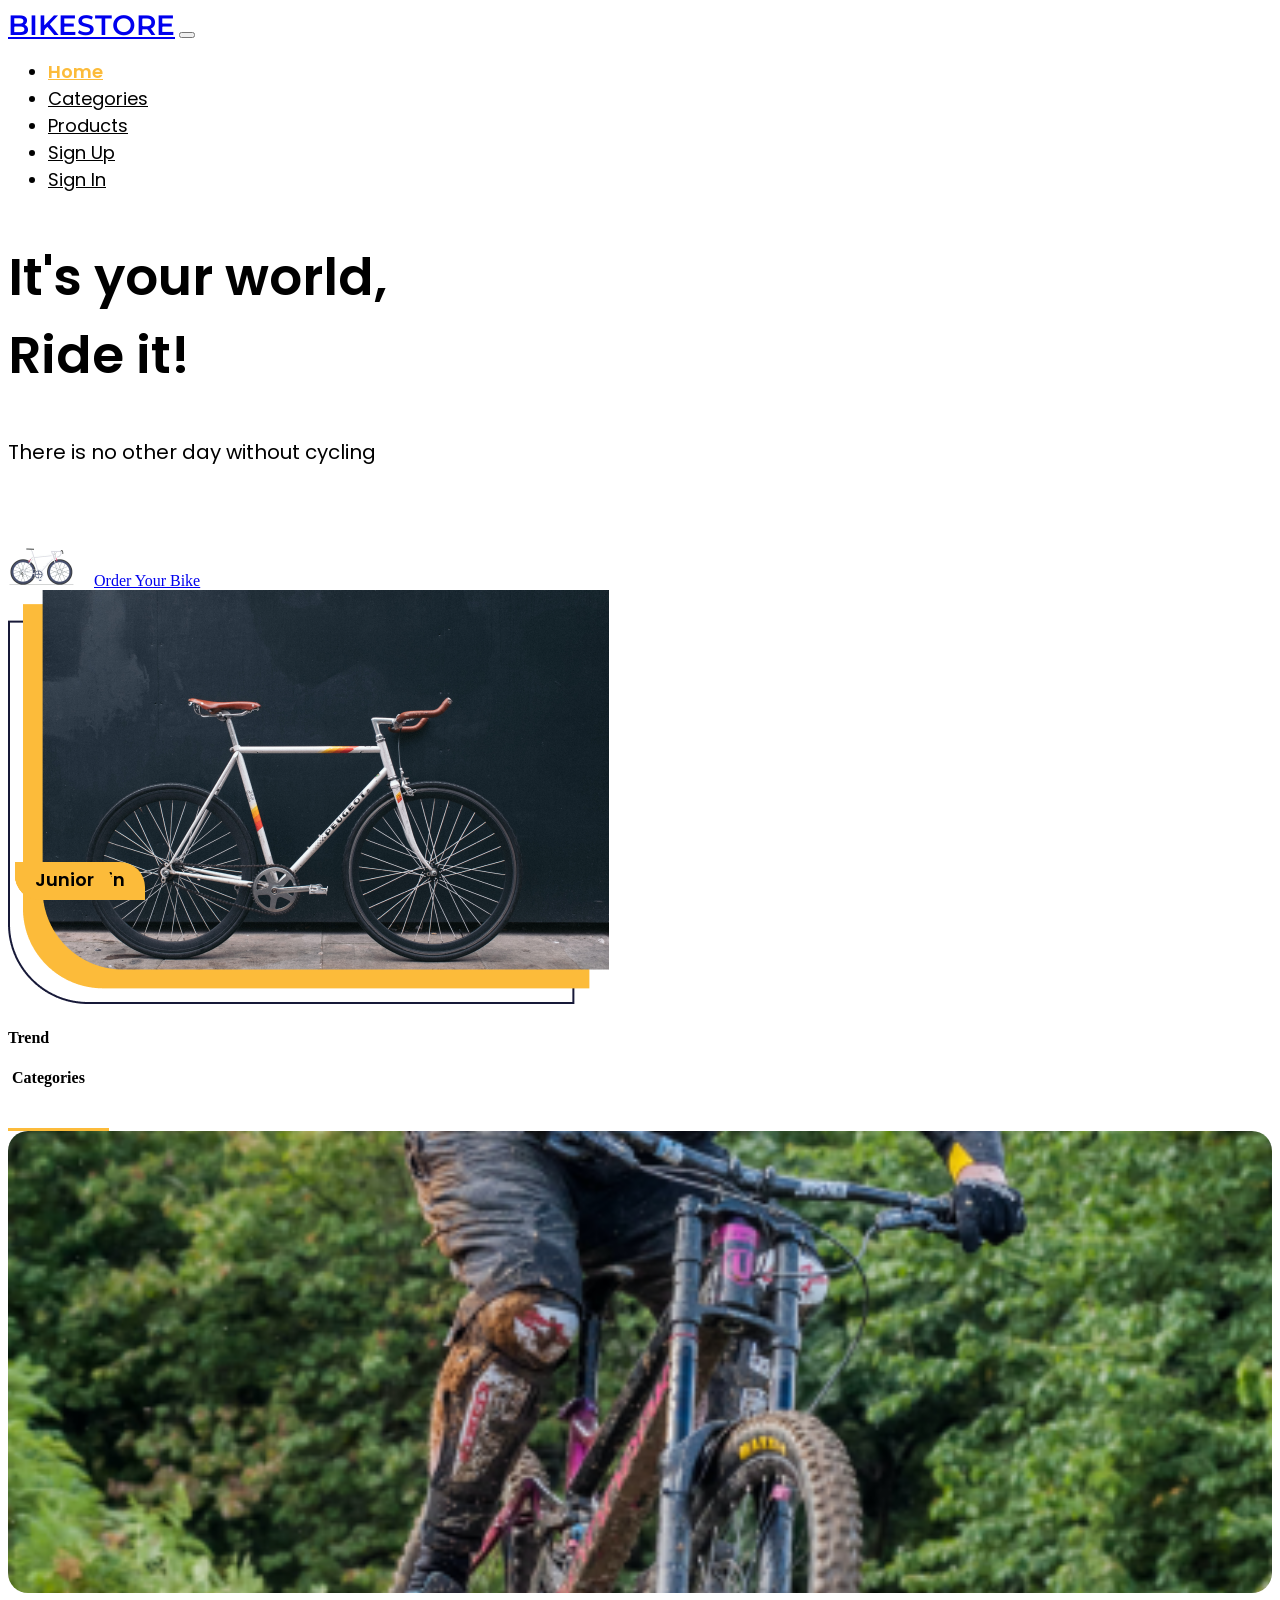
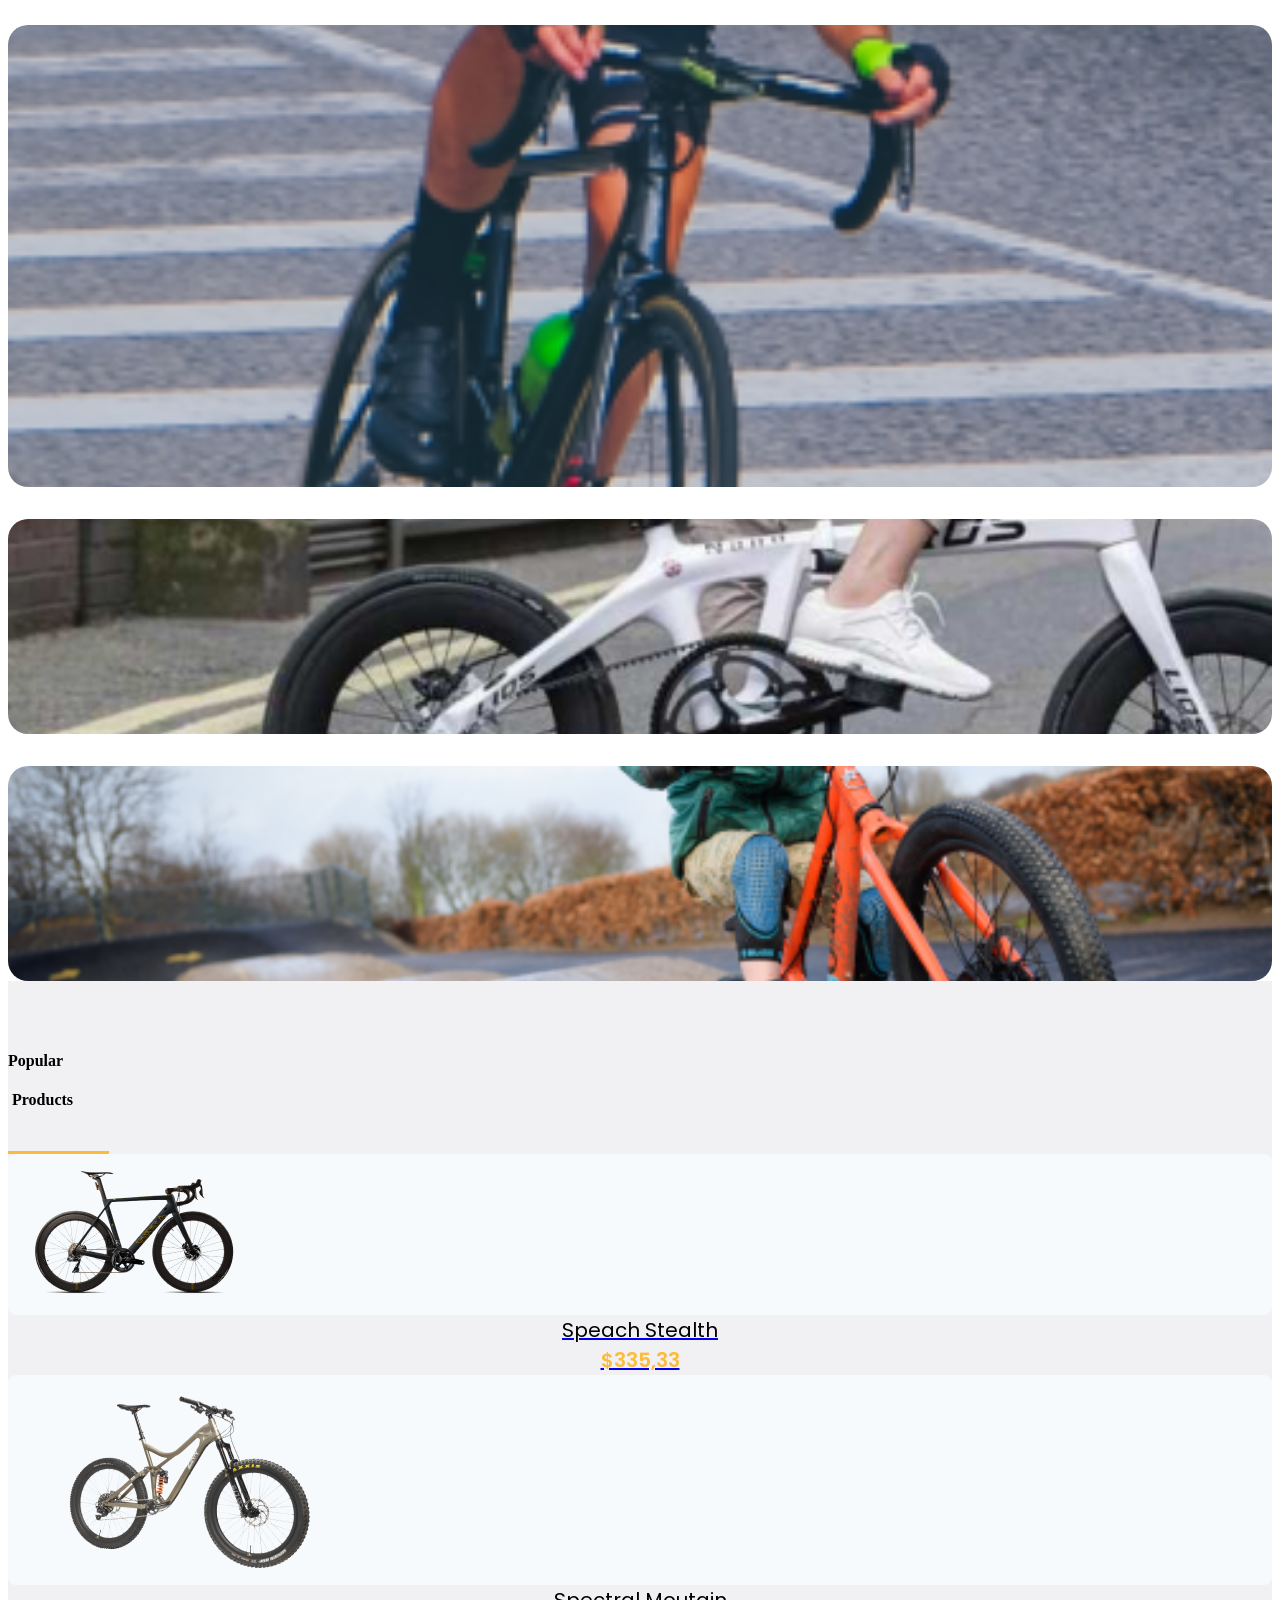
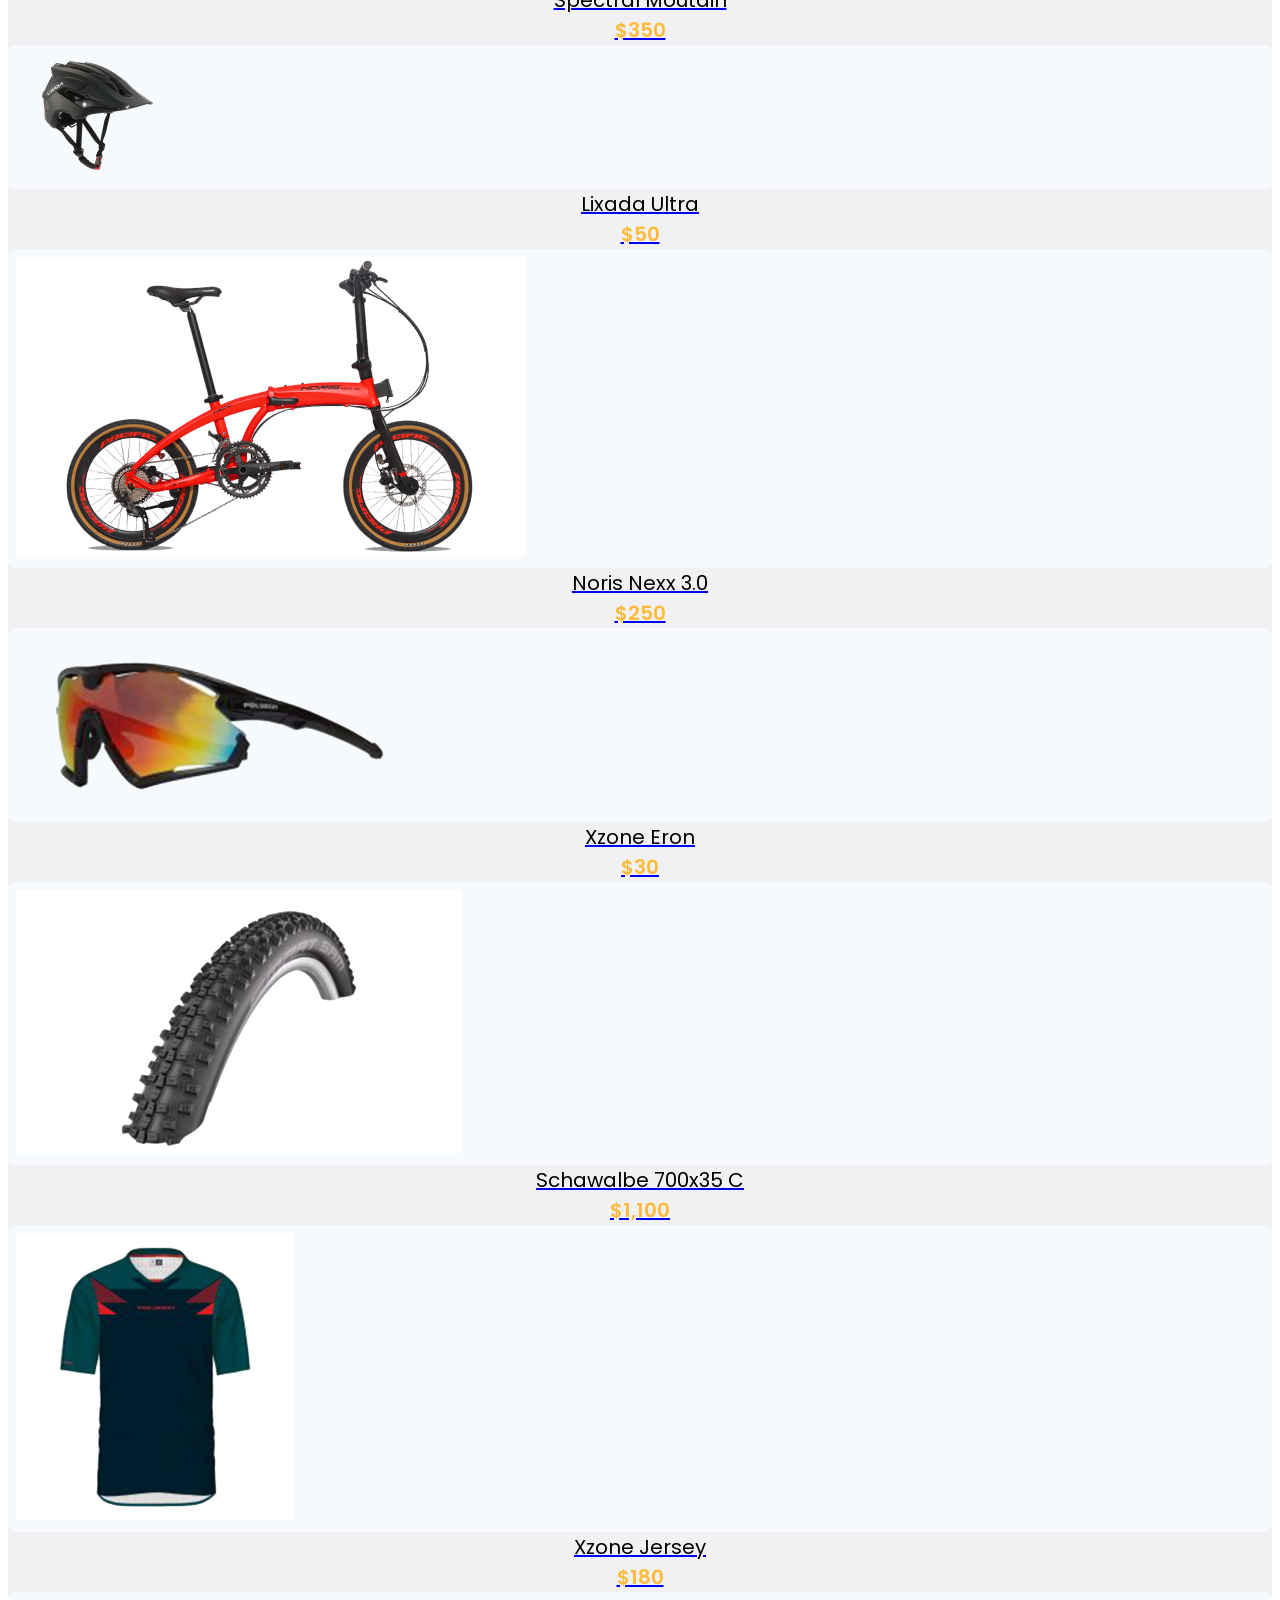
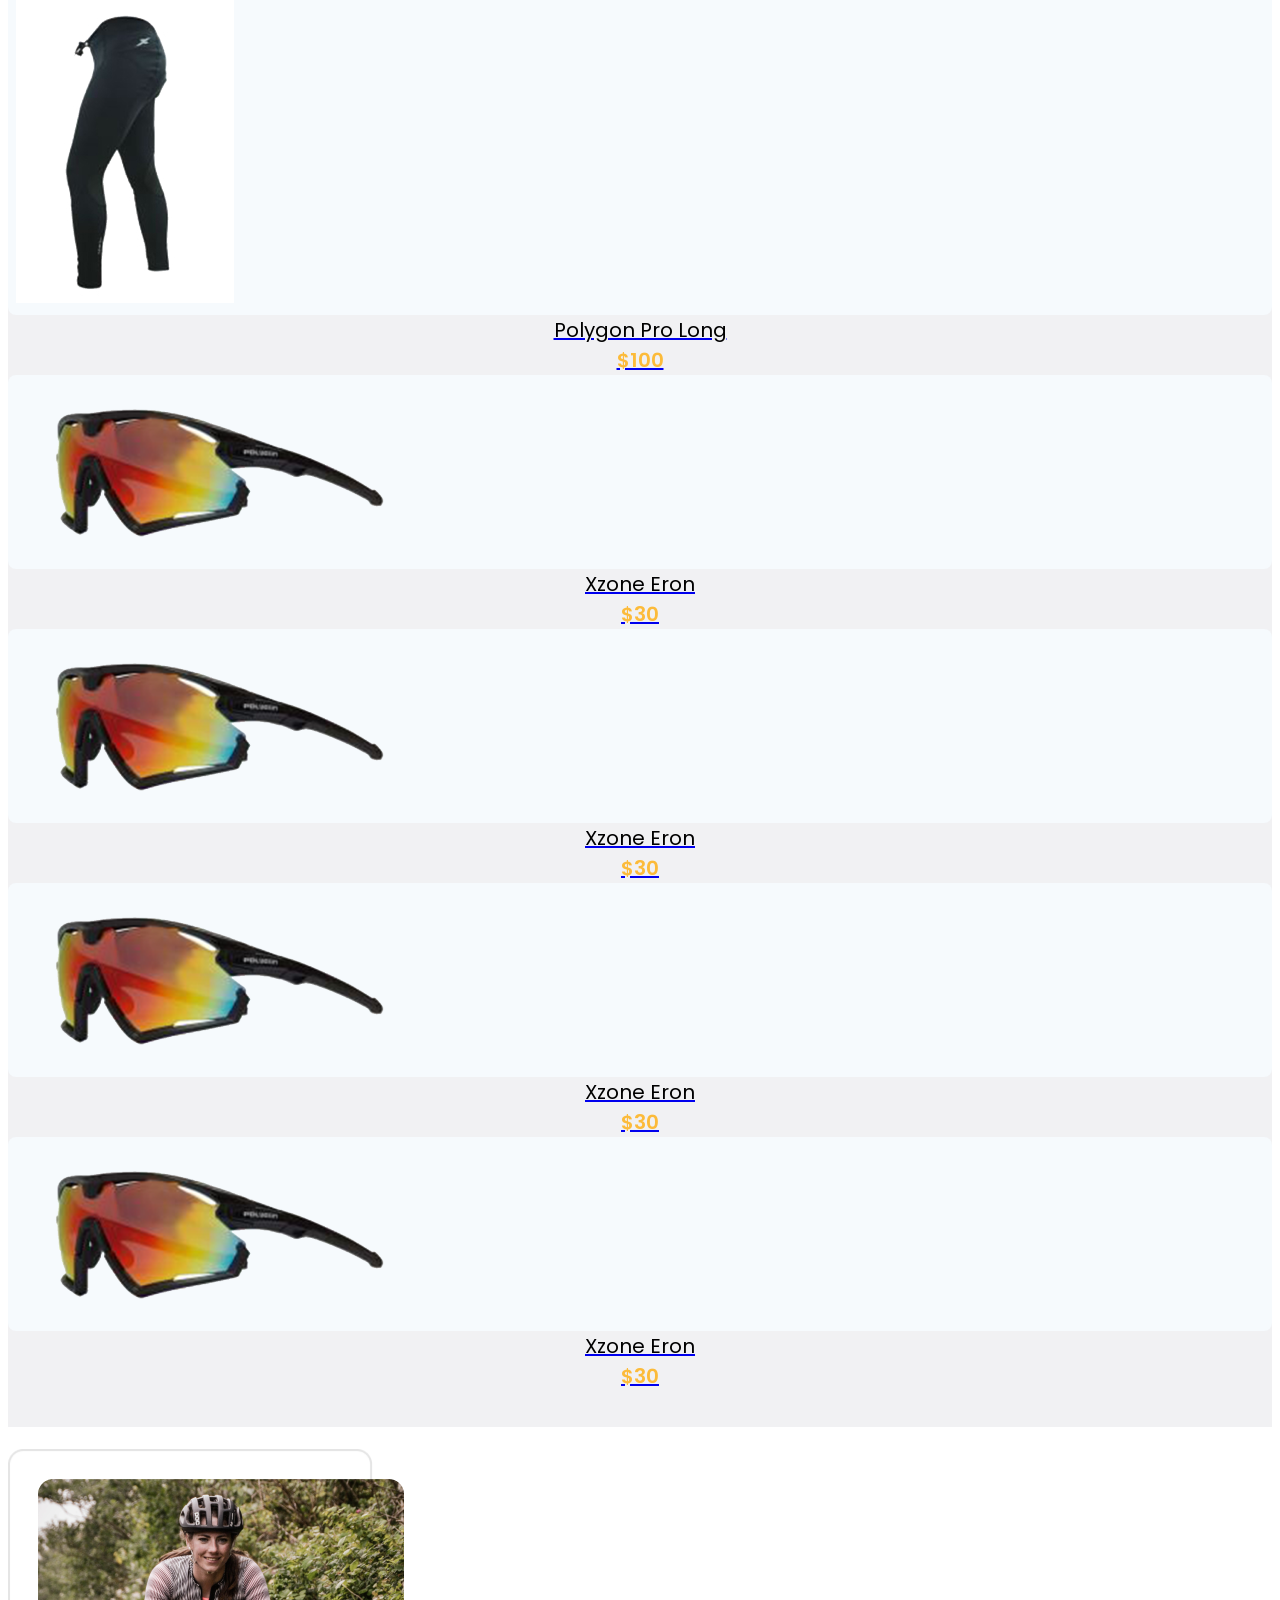
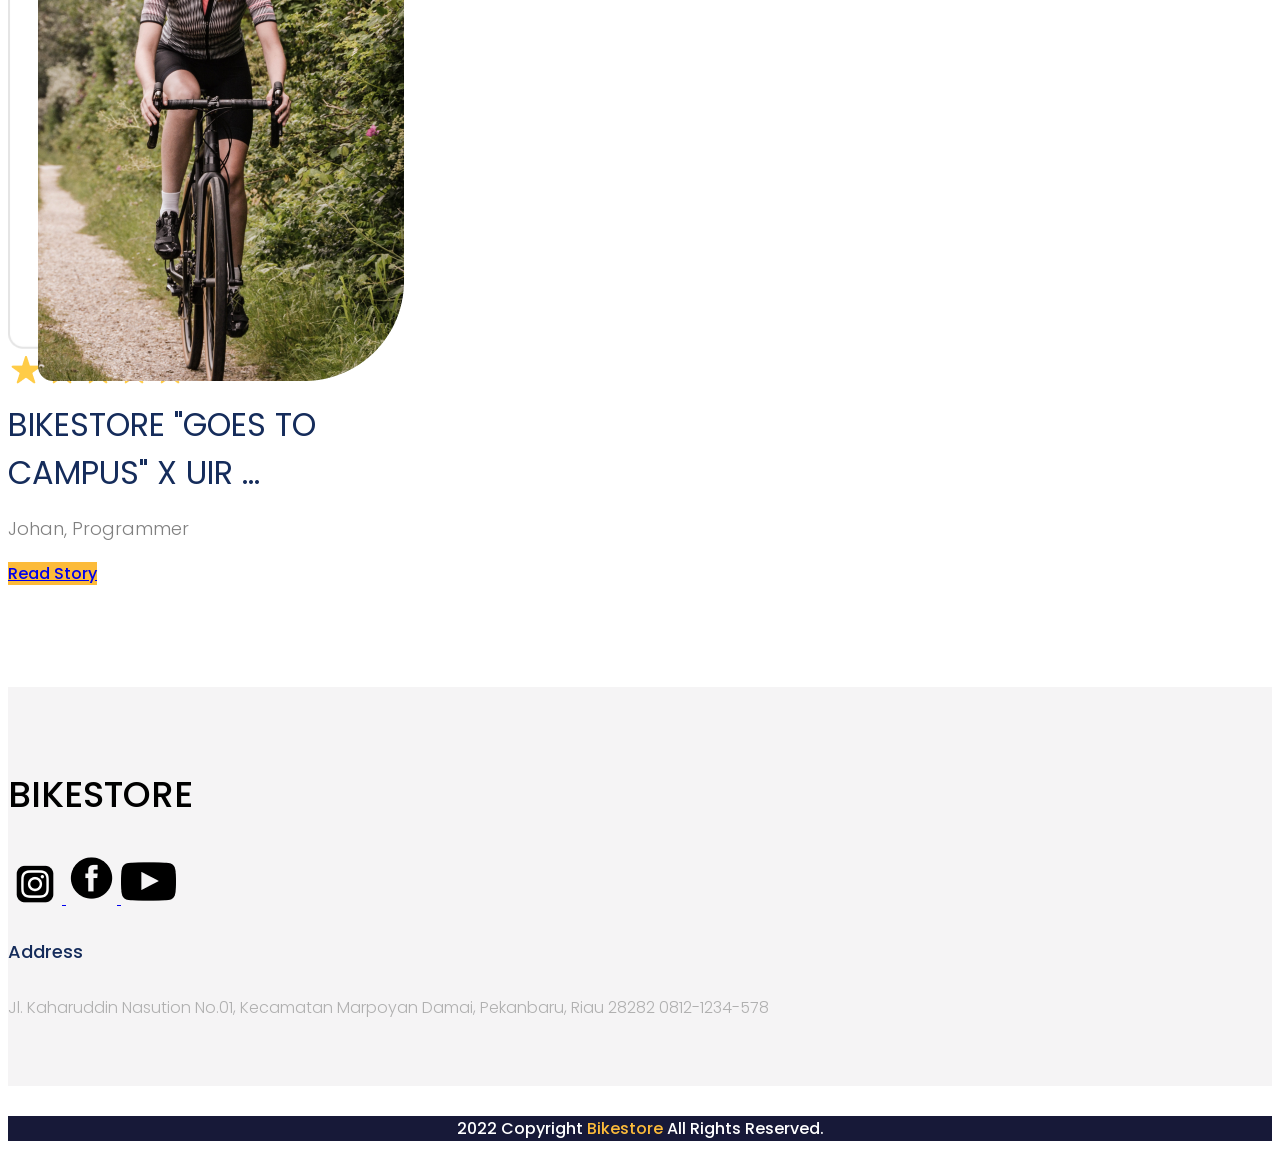
==== index.html @ a7c4539d "first" ====
<!doctype html>
<html lang="en">

<head>
  <!-- Required meta tags -->
  <meta charset="utf-8">
  <meta name="viewport" content="width=device-width, initial-scale=1, shrink-to-fit=no">

  <!-- Bootstrap CSS -->
  <link rel="stylesheet" href="frontend/libraries/bootstrap/css/bootstrap.css">

  <!-- My CSS-->
  <link rel="stylesheet" href="frontend/styles/main.css">

  <!-- Google Fonts-->
  <link rel="preconnect" href="https://fonts.googleapis.com">
  <link rel="preconnect" href="https://fonts.gstatic.com" crossorigin>
  <link
    href="https://fonts.googleapis.com/css2?family=Montserrat:ital,wght@0,100..900;1,100..900&family=Poppins:ital,wght@0,100;0,200;0,300;0,400;0,500;0,600;0,700;0,800;0,900;1,100;1,200;1,300;1,400;1,500;1,600;1,700;1,800;1,900&display=swap"
    rel="stylesheet">

  <title>Hello, world!</title>
</head>

<body>
  <!-- Header -->
  <header>
    <nav class="navbar navbar-expand-lg navbar-light">
      <div class="container">
        <a class="navbar-brand" href="#">BIKESTORE</a>
        <button class="navbar-toggler" type="button" data-toggle="collapse" data-target="#navbarNav"
          aria-controls="navbarNav" aria-expanded="false" aria-label="Toggle navigation">
          <span class="navbar-toggler-icon"></span>
        </button>
        <div class="collapse navbar-collapse" id="navbarNav">
          <ul class="navbar-nav ml-auto">
            <li class="nav-item">
              <a class="nav-link active" href="#">Home</a>
            </li>
            <li class="nav-item">
              <a class="nav-link" href="#">Categories</a>
            </li>
            <li class="nav-item">
              <a class="nav-link" href="#">Products</a>
            </li>
            <li class="nav-item">
              <a class="nav-link" href="#">Sign Up</a>
            </li>
            <li class="nav-item">
              <a class="nav-link" href="#">Sign In</a>
            </li>
          </ul>
        </div>
      </div>
    </nav>
  </header>
  <!-- Tutup Header -->

  <!-- Hero Section -->
  <section class="hero-section">
    <div class="container">
      <div class="row">
        <div class="col-6">
          <h1>It's your world, <br>Ride it!</h1>
          <p>There is no other day without cycling</p>
          <div class="btn-cta">
            <img src="frontend/img/Copy of bicycle-logo 1.png">
            <a href="#" class="btn btn-warning">Order Your Bike</a>
          </div>
        </div>
        <div class="col-6">
          <img src="frontend/img/banner right.png" class="img-fluid">
        </div>
      </div>
    </div>
  </section>
  <!-- Tutup Hero Section-->

  <!-- Trend Categories-->
  <section class="categories">
    <div class="container">
      <div class="row">
        <div class="col-12">
          <div class="d-flex section-tittle">
            <h4>Trend</h4>
            <h4>&nbsp;Categories</h4>
          </div>
        </div>
      </div>
      <div class="row mt-4">
        <div class="col-4 component-categories">
          <div class="tag">
            <span>Mountain</span>
          </div>
          <a href="#">
            <div class="categories-thumbnail">
              <div class="categories-img" style="background-image: url(frontend/img/categories-1\ 2.png)"></div>
            </div>
          </a>
        </div>
        <div class="col-3 component-categories">
          <div class="tag">
            <span>Road</span>
          </div>
          <a href="#">
            <div class="categories-thumbnail">
              <div class="categories-img" style="background-image: url(frontend/img/categories-2\ 2.png)"></div>
            </div>
          </a>
        </div>
        <div class="col-5 ">
          <div class="row">
            <div class="col-12 component-categories">
              <div class="tag">
                <span>Urban</span>
              </div>
              <a href="#">
                <div class="categories-thumbnail-small">
                  <div class="categories-img" style="background-image: url(frontend/img/categories-3\ 2.png)"></div>
                </div>
              </a>
            </div>
            <div class="col-12">
              <div class="tag">
                <span>Junior</span>
              </div>
              <a href="#">
                <div class="categories-thumbnail-small">
                  <div class="categories-img" style="background-image: url(frontend/img/categories-4\ 1.png)"></div>
                </div>
              </a>
            </div>
          </div>
        </div>
      </div>
    </div>
  </section>
  <!-- Tutup Trend Categories-->

  <!-- Popular Product-->
  <section class="popular-products">
    <div class="container">
      <div class="row">
        <div class="col-12">
          <div class="d-flex section-tittle">
            <h4>Popular</h4>
            <h4>&nbsp;Products</h4>
          </div>
        </div>
      </div>
      <div class="row">
        <div class="col-3">
          <a href="#" class="component-products d-block">
            <div class="products-img mb-4">
              <img src="frontend/img/bicycle-3 1.png" class="img-fluid">
            </div>
            <div class="products-text mb-2">
              Speach Stealth
            </div>
            <div class="products-price">
              $335,33
            </div>
          </a>
        </div>
        <div class="col-3">
          <a href="#" class="component-products d-block">
            <div class="products-img mb-4">
              <img src="frontend/img/bicycle-4 1.png" class="img-fluid">
            </div>
            <div class="products-text mb-2">
              Spectral Moutain
            </div>
            <div class="products-price">
              $350
            </div>
          </a>
        </div>
        <div class="col-3">
          <a href="#" class="component-products d-block">
            <div class="products-img mb-4">
              <img src="frontend/img/helmet-1 1.png" class="img-fluid">
            </div>
            <div class="products-text mb-2">
              Lixada Ultra
            </div>
            <div class="products-price">
              $50
            </div>
          </a>
        </div>
        <div class="col-3">
          <a href="#" class="component-products d-block">
            <div class="products-img mb-4">
              <img src="frontend/img/bicycle-5 1.jpg" class="img-fluid">
            </div>
            <div class="products-text mb-2">
              Noris Nexx 3.0
            </div>
            <div class="products-price">
              $250
            </div>
          </a>
        </div>
        <div class="col-3">
          <a href="#" class="component-products d-block">
            <div class="products-img mb-4">
              <img src="frontend/img/product-1 1.png" class="img-fluid">
            </div>
            <div class="products-text mb-2">
              Xzone Eron
            </div>
            <div class="products-price">
              $30
            </div>
          </a>
        </div>
        <div class="col-3">
          <a href="#" class="component-products d-block">
            <div class="products-img mb-4">
              <img src="frontend/img/product-2 1.jpg" class="img-fluid">
            </div>
            <div class="products-text mb-2">
              Schawalbe 700x35 C
            </div>
            <div class="products-price">
              $1,100
            </div>
          </a>
        </div>
        <div class="col-3">
          <a href="#" class="component-products d-block">
            <div class="products-img mb-4">
              <img src="frontend/img/product-3 1.jpg" class="img-fluid">
            </div>
            <div class="products-text mb-2">
              Xzone Jersey
            </div>
            <div class="products-price">
              $180
            </div>
          </a>
        </div>
        <div class="col-3">
          <a href="#" class="component-products d-block">
            <div class="products-img mb-4">
              <img src="frontend/img/product-4 1.jpg" class="img-fluid">
            </div>
            <div class="products-text mb-2">
              Polygon Pro Long
            </div>
            <div class="products-price">
              $100
            </div>
          </a>
        </div>
        <div class="col-3">
          <a href="#" class="component-products d-block">
            <div class="products-img mb-4">
              <img src="frontend/img/product-1 1.png" class="img-fluid">
            </div>
            <div class="products-text mb-2">
              Xzone Eron
            </div>
            <div class="products-price">
              $30
            </div>
          </a>
        </div>
        <div class="col-3">
          <a href="#" class="component-products d-block">
            <div class="products-img mb-4">
              <img src="frontend/img/product-1 1.png" class="img-fluid">
            </div>
            <div class="products-text mb-2">
              Xzone Eron
            </div>
            <div class="products-price">
              $30
            </div>
          </a>
        </div>
        <div class="col-3">
          <a href="#" class="component-products d-block">
            <div class="products-img mb-4">
              <img src="frontend/img/product-1 1.png" class="img-fluid">
            </div>
            <div class="products-text mb-2">
              Xzone Eron
            </div>
            <div class="products-price">
              $30
            </div>
          </a>
        </div>
        <div class="col-3">
          <a href="#" class="component-products d-block">
            <div class="products-img mb-4">
              <img src="frontend/img/product-1 1.png" class="img-fluid">
            </div>
            <div class="products-text mb-2">
              Xzone Eron
            </div>
            <div class="products-price">
              $30
            </div>
          </a>
        </div>
      </div>
    </div>
  </section>
  <!-- Tutup Popular Product-->

  <!-- Testimonial -->
  <section class="testimonial">
    <div class="container">
      <div class="row">
        <div class="col-4">
          <div class="testimonial-hero">
            <img src="frontend/img/picture.png" class="testimonial-img">
            <img src="frontend/img/frame.png" class="testimonial-frame">
          </div>
        </div>
        <div class="col-1"></div>
        <div class="col-7 my-auto">
          <div class="stars">
            <img src="frontend/img/stars.png" alt="">
          </div>
          <h2 class="testimonial-text">BIKESTORE "GOES TO <br>CAMPUS"
            X UIR ...</h2>
          <p class="testimonial-name">Johan, Programmer</p>
          <a href="#" class="btn btn-testimonial">Read Story</a>
        </div>
      </div>
    </div>
  </section>
  <!-- Tutup Testimonial -->

  <!-- Footer -->
  <section>
    <div class="footer">
      <div class="container">
        <div class="row">
          <div class="col-6">
            <h2>Bikestore</h2>
            <a href="#">
              <img src="frontend/img/ig 1.png">
            </a>
            <a href="#">
              <img src="frontend/img/fb 1.png">
            </a>
            <a href="#">
              <img src="frontend/img/youtubr 1.png">
            </a>
          </div>
          <div class="col-6 text-right">
            <h5>Address</h5>
            <p>Jl. Kaharuddin Nasution No.01, 
              Kecamatan Marpoyan Damai, Pekanbaru, Riau 28282
              0812-1234-578
            </p>
          </div>
        </div>
      </div>
    </div>
    <div class="footer-small py-2">
      <div class="row">
        <div class="col-12">
          <p>2022 Copyright <a href="#">Bikestore</a> All Rights Reserved.</p>
        </div>
      </div>
    </div>
  </section>
  <!-- Tutup Footer -->

  <!-- Option 1: jQuery and Bootstrap Bundle (includes Popper) -->
  <script src="https://cdn.jsdelivr.net/npm/jquery@3.5.1/dist/jquery.slim.min.js"
    integrity="sha384-DfXdz2htPH0lsSSs5nCTpuj/zy4C+OGpamoFVy38MVBnE+IbbVYUew+OrCXaRkfj"
    crossorigin="anonymous"></script>
  <script src="frontend/libraries/bootstrap/js/bootstrap.js"></script>

</body>

</html>
---- frontend/styles/main.css ----
.navbar-brand {
    font-family: 'Montserrat';
    font-weight: 600;
    font-size: 28px;
}

.nav-item {
    font-family: 'Poppins';
    font-weight: 400;
    font-size: 18px;
    line-height: 27px;
}

.nav-item .nav-link.active {
    font-weight: 600;
    color: #FCBB3A !important;
}

.nav-link {
    color: black !important;
}

.nav-link:hover {
    color: #FCBB3A !important;
}

/* Hero Section */
.hero-section h1 {
    font-family: 'Poppins';
    font-weight: 600;
    font-size: 52px;
}
.hero-section {
    margin-top: 45px;
}

.hero-section p {
    font-family: 'Poppins';
    font-weight: 400;
    font-size: 20px;
}

.hero-section .btn-cta {
    margin-top: 80px;
}

.hero-section .btn-cta img {
    width: 67px;
}

.hero-section .btn {
    border-radius: 0px 18px 18px 0px;
    margin-left: 15px;
}
/* Tutup Hero Section */

.section-tittle {
    border-bottom: 3px solid #FCBB3A;
    width: 8%;
    padding-bottom: 5px;
    padding-bottom: 20px;
}

/* Categories */
.tag {
    z-index: 3;
    background-color: #FCBB3A;
    padding: .25rem 1.25rem;
    position: absolute;
    bottom: 0;
    left: 15px;
    border-radius: 0px 25px;
    min-height: 30px;
}

.component-categories {
    margin-bottom: 32px;
}
.tag span {
    font-family: 'Poppins';
    font-style: normal;
    font-weight: 600;
    font-size: 18px;
    color: black;
}

.categories-thumbnail {
    height: 462px;
    width: 100%;
    border-radius: 20px;
    overflow: hidden;
    position: relative;
}

.categories-thumbnail-small {
    height: 215px;
    width: 100%;
    border-radius: 20px;
    overflow: hidden;
    position: relative;
}

.categories-thumbnail:hover .categories-img {
    transform: scale(1.1);
}

.categories-thumbnail-small:hover .categories-img {
    transform: scale(1.1);
}

.categories-img {
    height: 100%;
    width: 100%;

    background-position: center;
    background-size: cover;
    background-repeat: no-repeat;

    transition: all 0.3s ease;
}
/* Tutup Categories */

/* Popular Product */
.popular-products {
    padding-top: 50px;
    padding-bottom: 36px;
    background: rgba(23, 25, 56, 0.06)
}

.component-products {
    margin-top: 50px;
    margin-bottom: 36px;
    background: #ffffff;
    border-radius: 8px;
    border: black;
    padding-bottom: 15px;
    transition: all 0.2s ease;
}

.component-products:hover {
    text-decoration: none;
    transform: scale(1.1);
}

.products-img {
    padding: 0.5rem;
    border-radius: 8px 8px;
    background: #F6FAFD;
    transition: all 0.3s ease;
}

.products-text {
    font-family: 'Poppins';
    font-weight: 400;
    font-size: 20px;
    text-align: center;
    color: black;
}

.products-price {
    font-family: 'Poppins';
    font-style: normal;
    font-weight: 600;
    font-size: 20px;
    text-align: center;
    color: #FCBB3A;
}
/* Tutup Popular Product */

/* Testimonial */
.testimonial {
    padding-top: 22px;
    paddding-bottom: 22px;
}

.testimonial-img {
    z-index: 1;
    position: absolute;
    margin: 30px 0px 0px 30px;
}

.testimonial-frame {
    width: 365px;
    height: 500px;
}

.testimonial-text {
    margin-top: 8px;
    margin-bottom: 8px;

    font-family: 'Poppins';
    font-style: normal;
    font-weight: 400;
    font-size: 32px;
    line-height: 48px;

    color: #152C5B ;
}

.testimonial-name {
    font-family: 'Poppins';
    font-style: normal;
    font-weight: 300;
    font-size: 18px;
    line-height: 27px;

    color: #808080;
}

.btn-testimonial {
    background: #FCBB3A;

    width: 150px;
    height: 38px;

    font-family: 'Poppins';
    font-style: normal;
    font-weight: 500;
    font-size: 16px;
    line-height: 170%;

    text-align: center;
    transition: all 0.3s ease;
}

.btn-testimonial:hover {
    box-shadow: 0px 8px 15px rgba(23, 25, 56, 0.06);
    border-radius: 4px;

    transform: scale(1.1);
}
/* Tutup Testimonial

/* Footer */
.footer {
    margin-top: 100px;
    padding-top: 50px;
    padding-bottom: 50px;
    background-color: #f5f4f5;
}

.footer h2 {
    font-family: 'Poppins';
    font-weight: 500;
    font-size: 36px;
    text-transform: uppercase;

    color: #000000;
}

.footer h5 {
    font-family: 'Poppins';
    font-style: normal;
    font-weight: 500;
    font-size: 18px;
    
    color: #152C5B;

}

.footer p {
    font-family: 'Poppins';
    font-style: normal;
    font-weight: 300;
    font-size: 16px;
    
    color: #B0B0B0;

}

.footer-small {
    background-color: #171938;
    text-align: center;
}

.footer-small p {
    font-family: 'Poppins';
    font-style: normal;
    font-weight: 500;
    font-size: 16px;

    margin-top: 30px;

    color: #ffffff;
}

.footer-small a {
    font-weight: 500;
    font-size: 16px;
    text-decoration: none;

    color: #FCBB3A;
}
/* Tutup Footer */
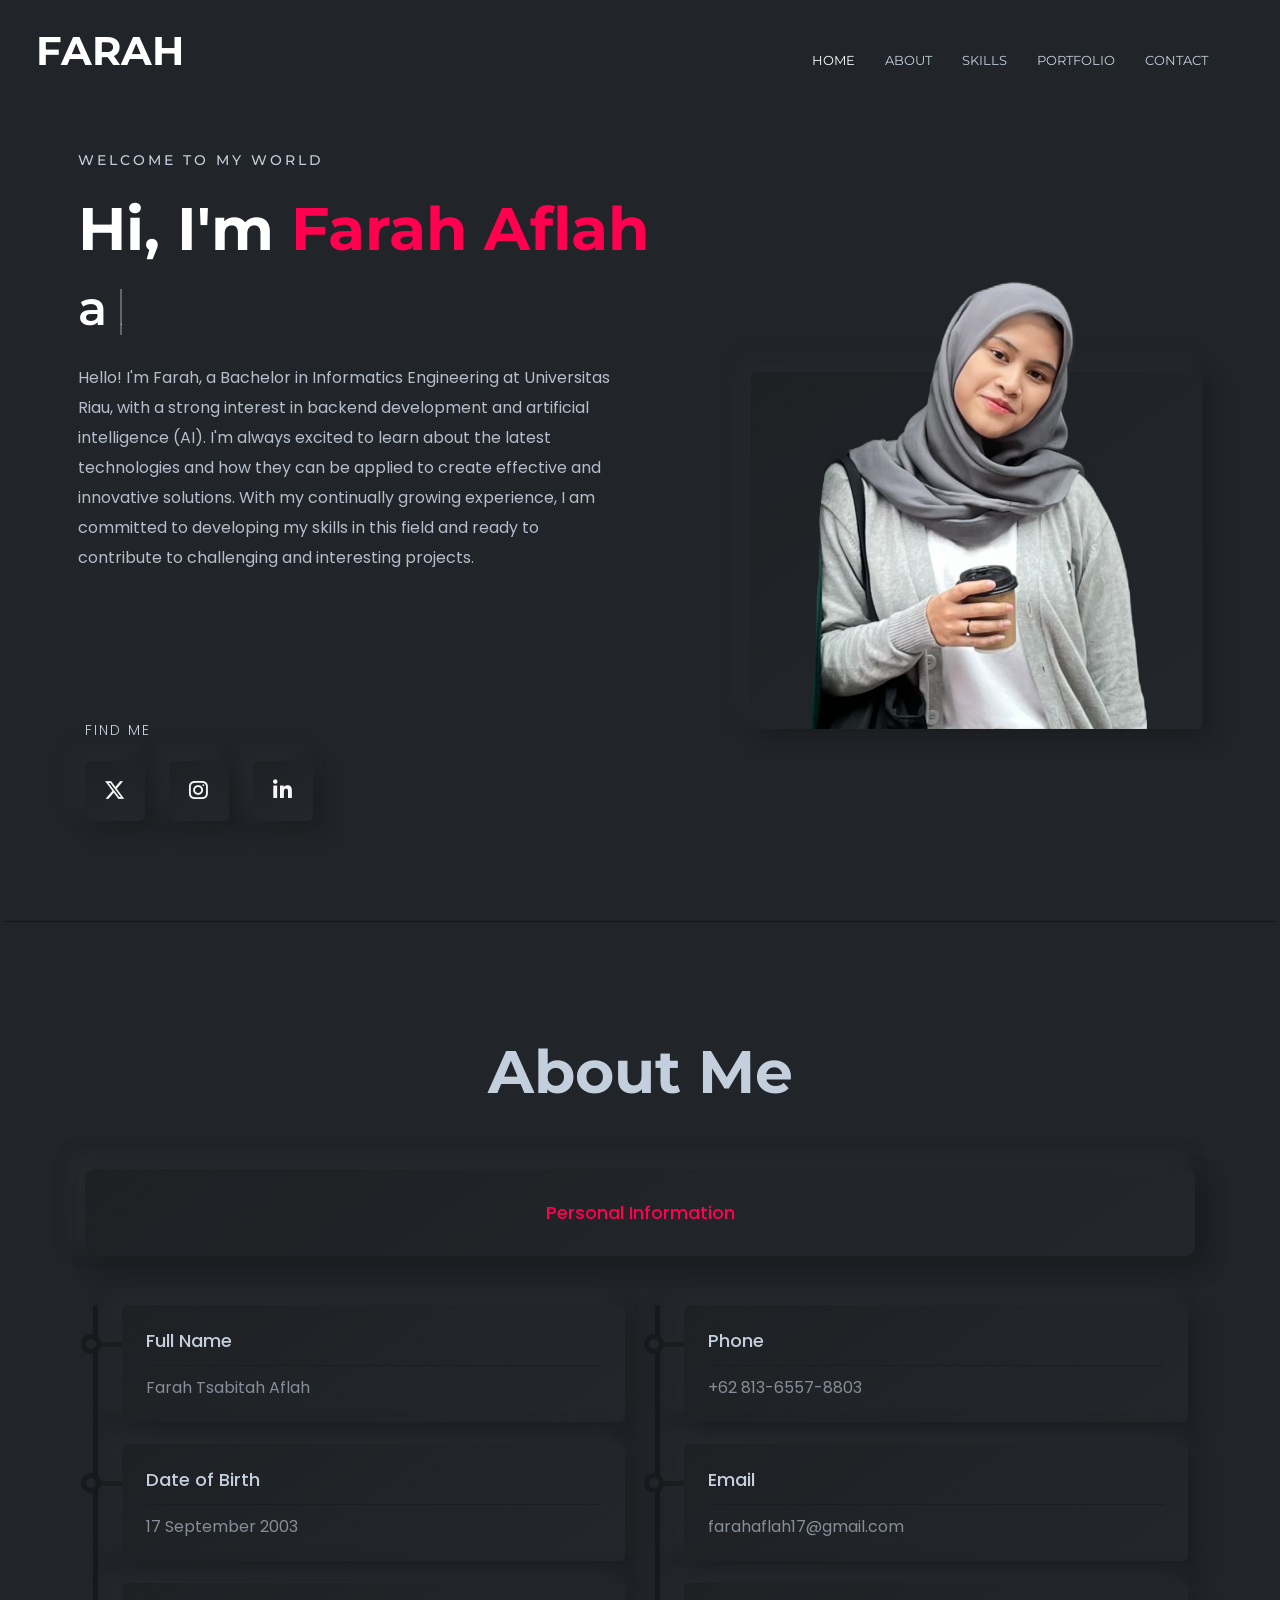
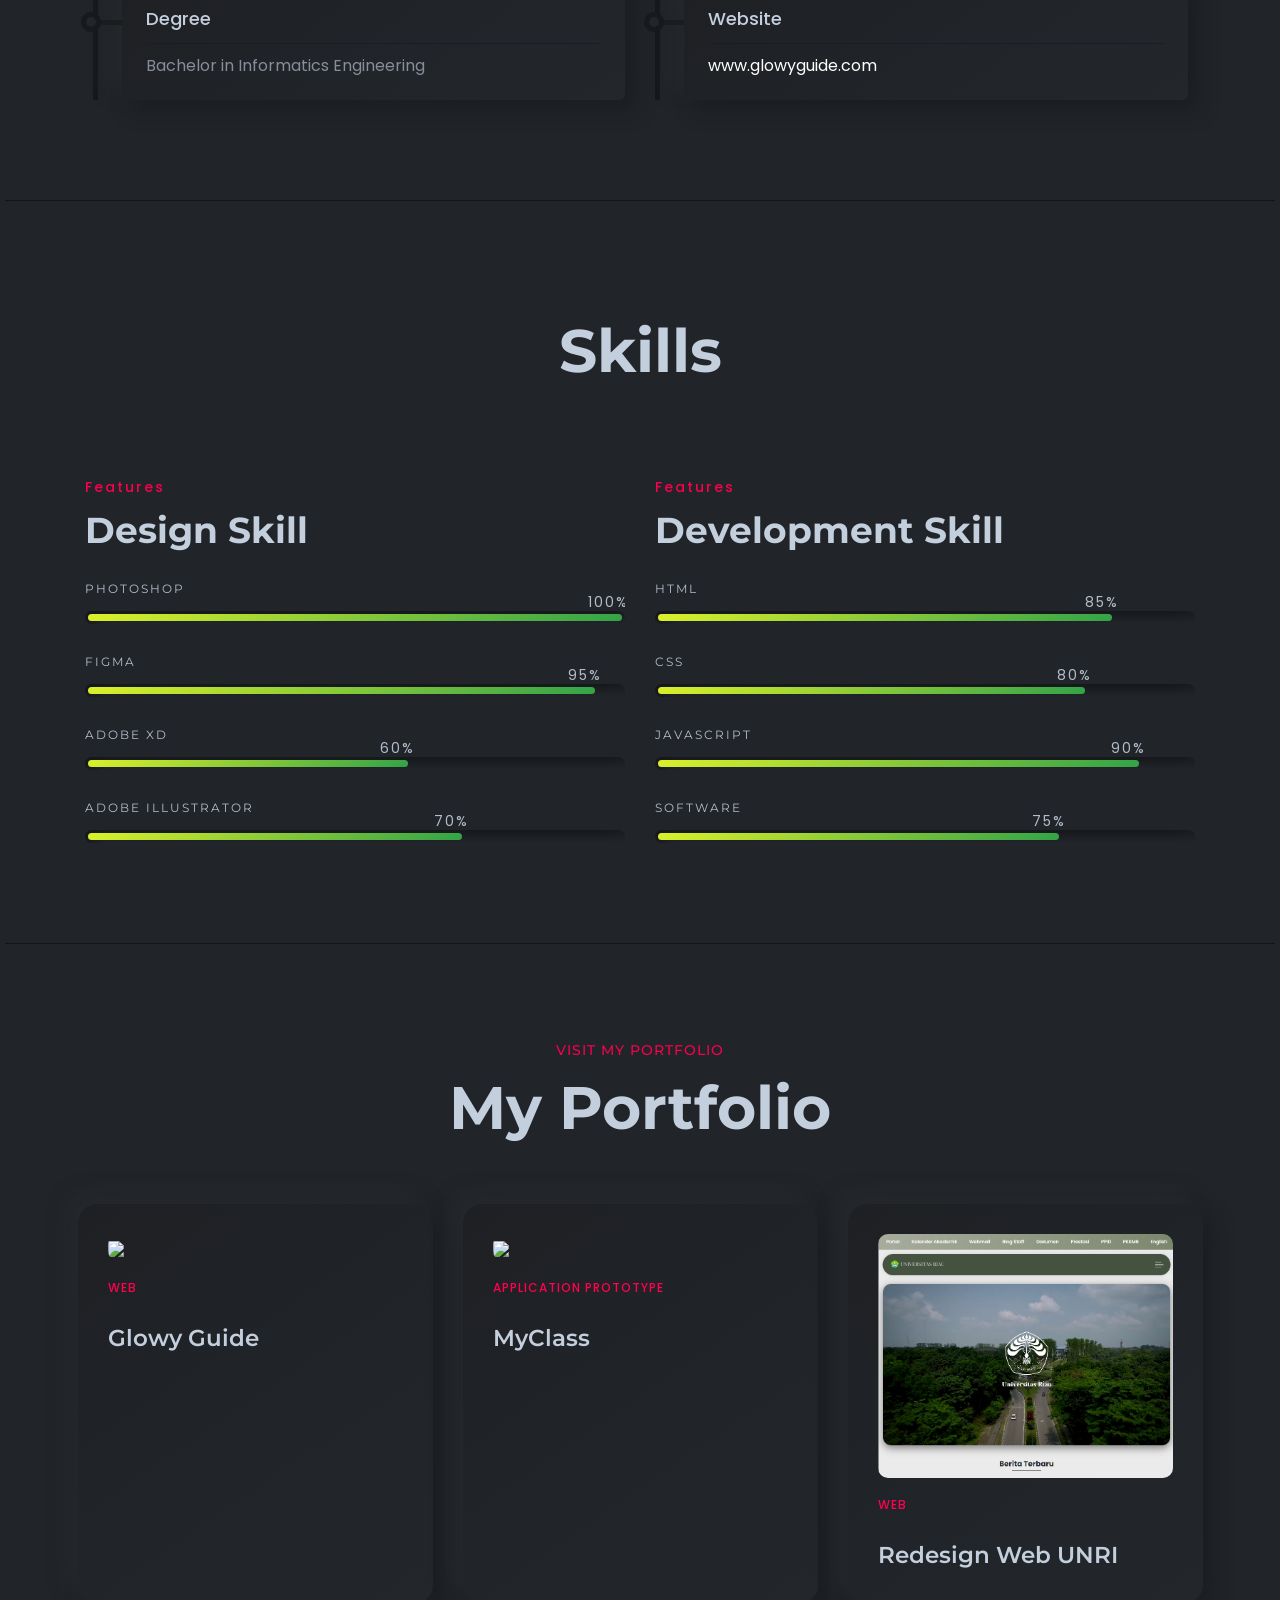
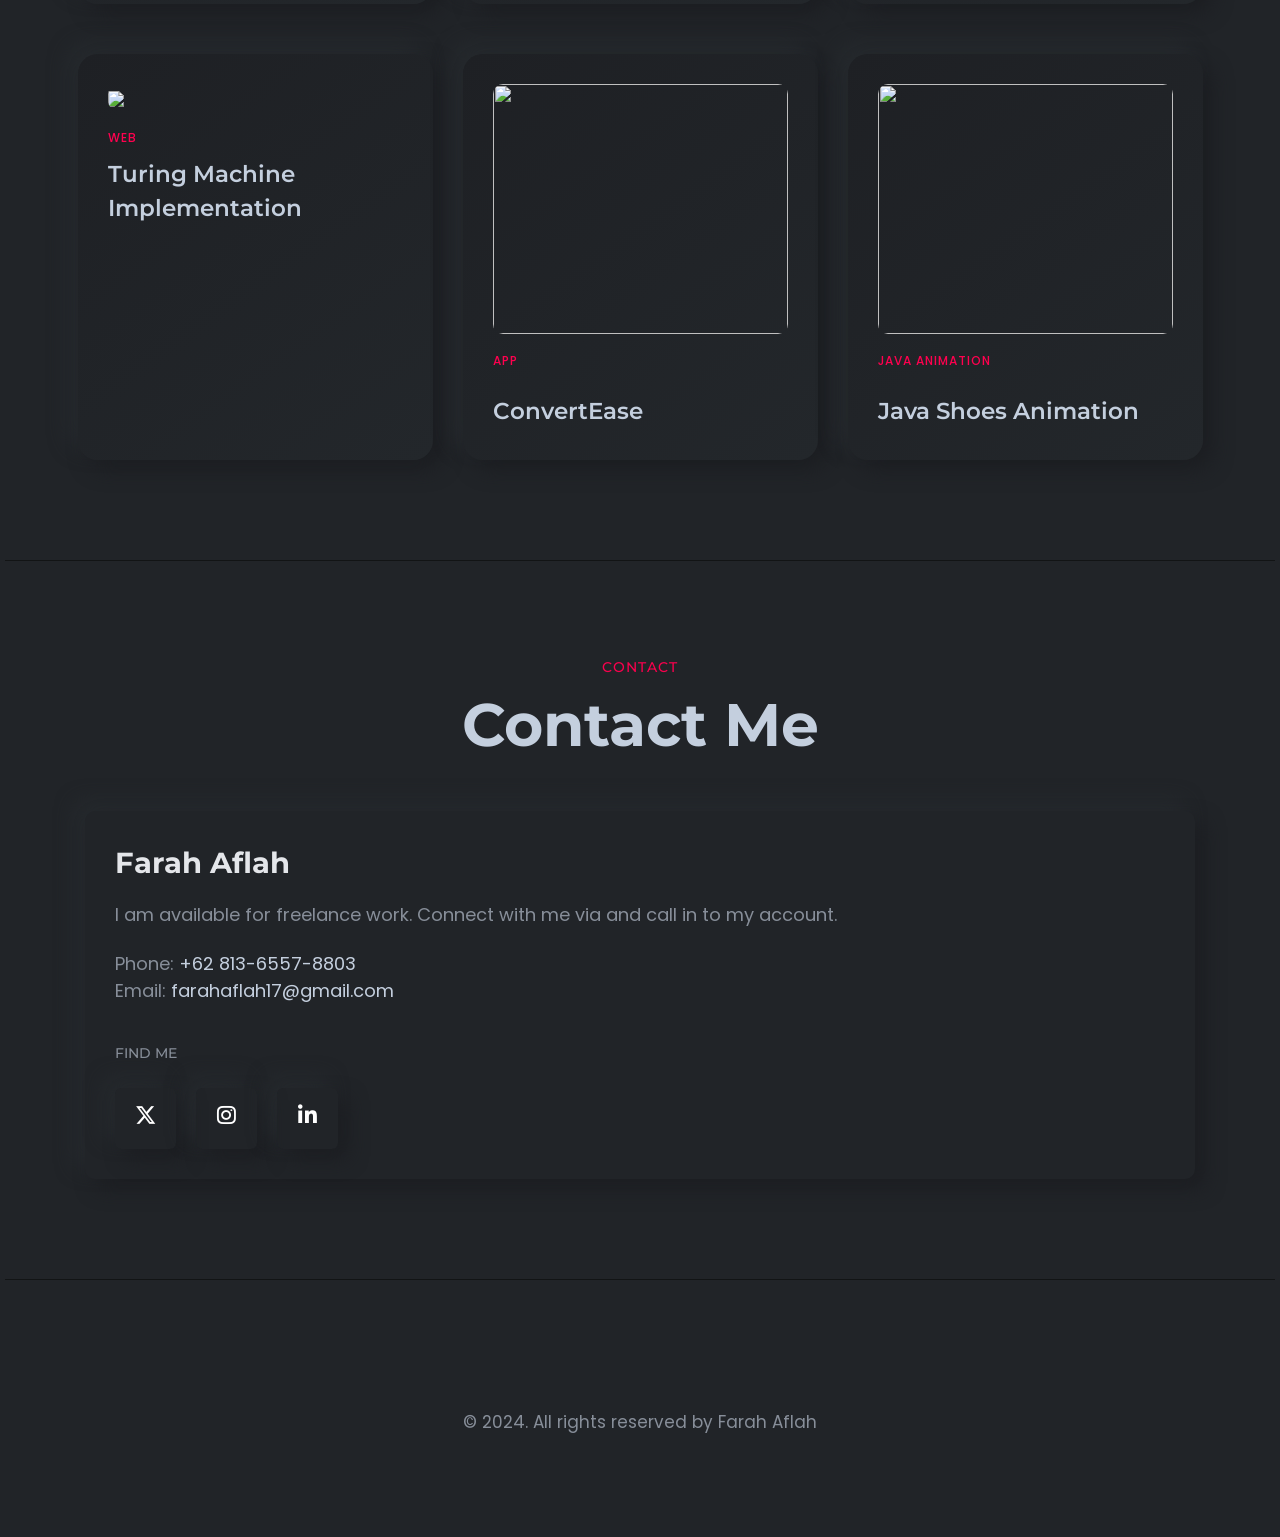
==== commit 2ef6cf17: "porto" ====
--- a/index.html
+++ b/index.html
@@ -1,383 +1,736 @@
-<!doctype html>
-<html lang="en">
+<!DOCTYPE html>
+<html lang="en"
+    class=" sizes customelements history pointerevents postmessage webgl websockets cssanimations csscolumns csscolumns-width csscolumns-span csscolumns-fill csscolumns-gap csscolumns-rule csscolumns-rulecolor csscolumns-rulestyle csscolumns-rulewidth csscolumns-breakbefore csscolumns-breakafter csscolumns-breakinside flexbox picture srcset webworkers"
+    style="">
 
 <head>
-  <!-- Required meta tags -->
-  <meta charset="utf-8">
-  <meta name="viewport" content="width=device-width, initial-scale=1, shrink-to-fit=no">
-
-  <!-- Bootstrap CSS -->
-  <link rel="stylesheet" href="frontend/libraries/bootstrap/css/bootstrap.css">
-
-  <!-- My CSS-->
-  <link rel="stylesheet" href="frontend/styles/main.css">
-
-  <!-- Google Fonts-->
-  <link rel="preconnect" href="https://fonts.googleapis.com">
-  <link rel="preconnect" href="https://fonts.gstatic.com" crossorigin>
-  <link
-    href="https://fonts.googleapis.com/css2?family=Montserrat:ital,wght@0,100..900;1,100..900&family=Poppins:ital,wght@0,100;0,200;0,300;0,400;0,500;0,600;0,700;0,800;0,900;1,100;1,200;1,300;1,400;1,500;1,600;1,700;1,800;1,900&display=swap"
-    rel="stylesheet">
-
-  <title>Hello, world!</title>
+    <meta http-equiv="Content-Type" content="text/html; charset=UTF-8">
+
+    <meta http-equiv="x-ua-compatible" content="ie=edge">
+    <title>Farah Aflah</title>
+    <meta name="robots" content="index, follow">
+    <meta name="description" content="Portfolio website for Farah Aflah.">
+    <meta name="viewport" content="width=device-width, initial-scale=1, shrink-to-fit=no">
+    <!-- Favicon -->
+    <link rel="shortcut icon" type="image/x-icon"
+        href="https://i.pinimg.com/736x/39/aa/d8/39aad8822d404314831b450a25707e47.jpg">
+    <!-- CSS
+============================================ -->
+    <link rel="stylesheet" href="./assets/bootstrap.min.css">
+    <link rel="stylesheet" href="./assets/slick.css">
+    <link rel="stylesheet" href="./assets/slick-theme.css">
+    <link rel="stylesheet" href="./assets/aos.css">
+    <link rel="stylesheet" href="./assets/feature.css">
+    <link rel="stylesheet" href="https://cdnjs.cloudflare.com/ajax/libs/font-awesome/6.5.2/css/all.min.css"
+        integrity="sha512-SnH5WK+bZxgPHs44uWIX+LLJAJ9/2PkPKZ5QiAj6Ta86w+fsb2TkcmfRyVX3pBnMFcV7oQPJkl9QevSCWr3W6A=="
+        crossorigin="anonymous" referrerpolicy="no-referrer" />
+    <!-- Style css -->
+    <link rel="stylesheet" href="./assets/style.css">
 </head>
 
-<body>
-  <!-- Header -->
-  <header>
-    <nav class="navbar navbar-expand-lg navbar-light">
-      <div class="container">
-        <a class="navbar-brand" href="#">BIKESTORE</a>
-        <button class="navbar-toggler" type="button" data-toggle="collapse" data-target="#navbarNav"
-          aria-controls="navbarNav" aria-expanded="false" aria-label="Toggle navigation">
-          <span class="navbar-toggler-icon"></span>
-        </button>
-        <div class="collapse navbar-collapse" id="navbarNav">
-          <ul class="navbar-nav ml-auto">
-            <li class="nav-item">
-              <a class="nav-link active" href="#">Home</a>
-            </li>
-            <li class="nav-item">
-              <a class="nav-link" href="#">Categories</a>
-            </li>
-            <li class="nav-item">
-              <a class="nav-link" href="#">Products</a>
-            </li>
-            <li class="nav-item">
-              <a class="nav-link" href="#">Sign Up</a>
-            </li>
-            <li class="nav-item">
-              <a class="nav-link" href="#">Sign In</a>
-            </li>
-          </ul>
-        </div>
-      </div>
-    </nav>
-  </header>
-  <!-- Tutup Header -->
-
-  <!-- Hero Section -->
-  <section class="hero-section">
-    <div class="container">
-      <div class="row">
-        <div class="col-6">
-          <h1>It's your world, <br>Ride it!</h1>
-          <p>There is no other day without cycling</p>
-          <div class="btn-cta">
-            <img src="frontend/img/Copy of bicycle-logo 1.png">
-            <a href="#" class="btn btn-warning">Order Your Bike</a>
-          </div>
-        </div>
-        <div class="col-6">
-          <img src="frontend/img/banner right.png" class="img-fluid">
-        </div>
-      </div>
+<body class="template-color-1 spybody" data-spy="scroll" data-target=".navbar-example2" data-offset="70"
+    data-aos-easing="ease" data-aos-duration="400" data-aos-delay="0">
+    <!-- Start Header -->
+    <header class="rn-header haeder-default black-logo-version header--fixed header--sticky">
+        <div class="header-wrapper rn-popup-mobile-menu m--0 row align-items-center">
+            <!-- Start Header Left -->
+            <div class="col-lg-2 col-6" style="padding-left: 6px;">
+                <div class="header-left">
+                    <a href="#home">
+                        <h4>FARAH</h4>
+                    </a>
+                </div>
+            </div>
+            <!-- End Header Left -->
+            <!-- Start Header Center -->
+            <div class="col-lg-10 col-6">
+                <div class="header-center">
+                    <nav id="sideNav" class="mainmenu-nav navbar-example2 d-none d-xl-block onepagenav">
+                        <!-- Start Mainmanu Nav -->
+                        <ul class="primary-menu nav nav-pills">
+                            <li class="nav-item current"><a class="nav-link" href="#home">Home</a></li>
+                            <li class="nav-item"><a class="nav-link" href="#about">About</a></li>
+                            <li class="nav-item"><a class="nav-link" href="#skills">Skills</a></li>
+                            <li class="nav-item"><a class="nav-link" href="#portfolio">Portfolio</a></li>
+                            <li class="nav-item"><a class="nav-link" href="#contacts">Contact</a></li>
+                        </ul>
+                        <!-- End Mainmanu Nav -->
+                    </nav>
+                    <!-- Start Header Right  -->
+                    <div class="header-right">
+                        <div class="hamberger-menu d-block d-xl-none">
+                            <i id="menuBtn" class="fa-solid fa-bars humberger-menu" style="cursor: pointer;"></i>
+                        </div>
+                        <div class="close-menu d-block">
+                            <span class="closeTrigger">
+                                <svg xmlns="http://www.w3.org/2000/svg" width="24" height="24" viewBox="0 0 24 24"
+                                    fill="none" stroke="currentColor" stroke-width="2" stroke-linecap="round"
+                                    stroke-linejoin="round" class="feather feather-x">
+                                    <line x1="18" y1="6" x2="6" y2="18"></line>
+                                    <line x1="6" y1="6" x2="18" y2="18"></line>
+                                </svg>
+                            </span>
+                        </div>
+                    </div>
+                    <!-- End Header Right  -->
+
+                </div>
+            </div>
+            <!-- End Header Center -->
+        </div>
+    </header>
+    <!-- End Header Area -->
+    <!-- Start Popup Mobile Menu  -->
+    <div class="popup-mobile-menu">
+        <div class="inner">
+            <div class="menu-top">
+                <div class="menu-header">
+                    <a class="logo" href="#home">
+                        <img src="https://i.pinimg.com/736x/39/aa/d8/39aad8822d404314831b450a25707e47.jpg"
+                            style="width: 50px; height: auto;" alt="Personal Portfolio">
+                    </a>
+                    <div class="close-button">
+                        <button class="close-menu-activation close"><svg xmlns="http://www.w3.org/2000/svg" width="24"
+                                height="24" viewBox="0 0 24 24" fill="none" stroke="currentColor" stroke-width="2"
+                                stroke-linecap="round" stroke-linejoin="round" class="feather feather-x">
+                                <line x1="18" y1="6" x2="6" y2="18"></line>
+                                <line x1="6" y1="6" x2="18" y2="18"></line>
+                            </svg></button>
+                    </div>
+                </div>
+            </div>
+            <div class="content">
+                <ul class="primary-menu nav nav-pills onepagenav">
+                    <li class="nav-item current"><a class="nav-link smoth-animation active" href="#home">Home</a></li>
+                    <li class="nav-item"><a class="nav-link smoth-animation" href="#about">About</a></li>
+                    <li class="nav-item"><a class="nav-link smoth-animation" href="#skills">Skills</a></li>
+                    <li class="nav-item"><a class="nav-link smoth-animation" href="#portfolio">Portfolio</a></li>
+                    <li class="nav-item"><a class="nav-link smoth-animation" href="#contacts">Contact</a></li>
+                </ul>
+                <!-- social sharea area -->
+                <div class="social-share-style-1 mt--40">
+                    <span class="title">find me</span>
+                    <ul class="social-share d-flex liststyle">
+                        <li class="twitter"><a href="https://twitter.com/farahaf17" target="_blank"><i
+                                    class="fa-brands fa-x-twitter"></i></a>
+                        </li>
+                        <li class="instagram"><a href="https://instagram.com/farahaf17" target="_blank"><i
+                                    class="fa-brands fa-instagram"></i></a>
+                        </li>
+                        <li class="linkedin"><a href="https://www.linkedin.com/in/farah-tsabitah-aflah-43533030a/"
+                                target="_blank"><i class="fa-brands fa-linkedin-in"></i></a>
+                        </li>
+                    </ul>
+                </div>
+                <!-- end -->
+            </div>
+        </div>
     </div>
-  </section>
-  <!-- Tutup Hero Section-->
-
-  <!-- Trend Categories-->
-  <section class="categories">
-    <div class="container">
-      <div class="row">
-        <div class="col-12">
-          <div class="d-flex section-tittle">
-            <h4>Trend</h4>
-            <h4>&nbsp;Categories</h4>
-          </div>
-        </div>
-      </div>
-      <div class="row mt-4">
-        <div class="col-4 component-categories">
-          <div class="tag">
-            <span>Mountain</span>
-          </div>
-          <a href="#">
-            <div class="categories-thumbnail">
-              <div class="categories-img" style="background-image: url(frontend/img/categories-1\ 2.png)"></div>
-            </div>
-          </a>
-        </div>
-        <div class="col-3 component-categories">
-          <div class="tag">
-            <span>Road</span>
-          </div>
-          <a href="#">
-            <div class="categories-thumbnail">
-              <div class="categories-img" style="background-image: url(frontend/img/categories-2\ 2.png)"></div>
-            </div>
-          </a>
-        </div>
-        <div class="col-5 ">
-          <div class="row">
-            <div class="col-12 component-categories">
-              <div class="tag">
-                <span>Urban</span>
-              </div>
-              <a href="#">
-                <div class="categories-thumbnail-small">
-                  <div class="categories-img" style="background-image: url(frontend/img/categories-3\ 2.png)"></div>
-                </div>
-              </a>
-            </div>
-            <div class="col-12">
-              <div class="tag">
-                <span>Junior</span>
-              </div>
-              <a href="#">
-                <div class="categories-thumbnail-small">
-                  <div class="categories-img" style="background-image: url(frontend/img/categories-4\ 1.png)"></div>
-                </div>
-              </a>
-            </div>
-          </div>
-        </div>
-      </div>
+    <!-- End Popup Mobile Menu  -->
+
+
+
+
+    <main class="main-page-wrapper">
+
+        <!-- Start Slider Area -->
+        <div id="home" class="rn-slider-area">
+            <div class="slide slider-style-1">
+                <div class="container">
+                    <div class="row row--30 align-items-center">
+                        <div class="order-2 order-lg-1 col-lg-7 mt_md--50 mt_sm--50 mt_lg--30">
+                            <div class="content">
+                                <div class="inner">
+                                    <span class="subtitle">WELCOME TO MY WORLD</span>
+                                    <h1 class="title">Hi, I'm <span>Farah Aflah</span><br>
+                                        <span class="header-caption" id="page-top">
+                                            <!-- type headline start-->
+                                            <span class="cd-headline clip is-full-width">
+                                                <span>a </span>
+                                                <!-- ROTATING TEXT -->
+                                                <span class="cd-words-wrapper" style="width: 494.594px;">
+                                                    <b class="is-hidden">CompSci Bachelor.</b>
+                                                    <b class="is-visible">Software Engineer.</b>
+                                                    <b class="is-hidden">AI Developer.</b>
+                                                </span>
+                                            </span>
+                                            <!-- type headline end -->
+                                        </span>
+                                    </h1>
+
+                                    <div>
+                                        <p class="description">Hello! I'm Farah, a Bachelor in Informatics Engineering
+                                            at Universitas Riau, with a strong interest in backend development and
+                                            artificial intelligence (AI). I'm always excited to learn about the latest
+                                            technologies and how they can be applied to create effective and innovative
+                                            solutions. With my continually growing experience, I am committed to
+                                            developing my skills in this field and ready to contribute to challenging
+                                            and interesting projects.</p>
+                                    </div>
+                                </div>
+                                <div class="row">
+                                    <div class="col-lg-6 col-xl-6 col-md-6 col-sm-6 col-12">
+                                        <div class="social-share-inner-left">
+                                            <span class="title">find me</span>
+                                            <ul class="social-share d-flex liststyle">
+                                                <li class="twitter"><a href="https://twitter.com/farahaf17"
+                                                        target="_blank"><i class="fa-brands fa-x-twitter"></i></a>
+                                                </li>
+                                                <li class="instagram"><a href="https://instagram.com/farahaf17"
+                                                        target="_blank"><i class="fa-brands fa-instagram"></i></a>
+                                                </li>
+                                                <li class="linkedin"><a href="https://www.linkedin.com/in/farahaflah/"
+                                                        target="_blank"><i class="fa-brands fa-linkedin-in"></i></a>
+                                                </li>
+                                            </ul>
+                                        </div>
+                                    </div>
+                                </div>
+                            </div>
+                        </div>
+
+                        <div class="order-1 order-lg-2 col-lg-5">
+                            <div class="thumbnail">
+                                <img src="./assets/IMG_52812.PNG" alt="Personal Portfolio Images">
+
+                            </div>
+                        </div>
+                    </div>
+                </div>
+            </div>
+        </div>
+        <!-- End Slider Area -->
+
+        <!-- Start Resume Area -->
+        <div class="rn-resume-area rn-section-gap section-separator" id="about">
+            <div class="container">
+                <div class="row">
+                    <div class="col-lg-12">
+                        <div class="section-title text-center">
+                            <h2 class="title">About Me</h2>
+                        </div>
+                    </div>
+                </div>
+                <div class="row mt--45">
+                    <div class="col-lg-12">
+                        <ul class="rn-nav-list nav nav-tabs" id="myTabs" role="tablist">
+                            <li class="nav-item">
+                                <a class="nav-link active" id="education-tab" data-bs-toggle="tab" href="#education"
+                                    role="tab" aria-controls="education" aria-selected="true">Personal Information</a>
+                            </li>
+                        </ul>
+
+                        <!-- Start Tab Content Wrapper  -->
+                        <div class="rn-nav-content tab-content" id="myTabContents">
+                            <!-- Start Single Tab  -->
+                            <div class="tab-pane show active fade single-tab-area" id="education" role="tabpanel"
+                                aria-labelledby="education-tab">
+                                <div class="personal-experience-inner mt--40">
+                                    <div class="row">
+                                        <!-- Start Skill List Area  -->
+                                        <div class="col-lg-6 col-md-12 col-12">
+                                            <div class="content">
+                                                <div class="experience-list">
+                                                    <!-- Start Single List  -->
+                                                    <div class="resume-single-list">
+                                                        <div class="inner">
+                                                            <div class="heading">
+                                                                <div class="title">
+                                                                    <h4>Full Name</h4>
+                                                                </div>
+                                                            </div>
+                                                            <p class="description">Farah Tsabitah Aflah</p>
+                                                        </div>
+                                                    </div>
+
+                                                    <div class="resume-single-list">
+                                                        <div class="inner">
+                                                            <div class="heading">
+                                                                <div class="title">
+                                                                    <h4>Date of Birth</h4>
+                                                                </div>
+                                                            </div>
+                                                            <p class="description">17 September 2003</p>
+                                                        </div>
+                                                    </div>
+
+                                                    <div class="resume-single-list">
+                                                        <div class="inner">
+                                                            <div class="heading">
+                                                                <div class="title">
+                                                                    <h4>Degree</h4>
+                                                                </div>
+                                                            </div>
+                                                            <p class="description">Bachelor in Informatics Engineering
+                                                            </p>
+                                                        </div>
+                                                    </div>
+                                                    <!-- End Single List  -->
+
+                                                </div>
+                                            </div>
+                                        </div>
+                                        <!-- End Skill List Area  -->
+
+                                        <!-- Start Skill List Area 2nd  -->
+                                        <div class="col-lg-6 col-md-12 col-12 mt_md--60 mt_sm--60">
+                                            <div class="content">
+                                                <div class="experience-list">
+                                                    <!-- Start Single List  -->
+                                                    <div class="resume-single-list">
+                                                        <div class="inner">
+                                                            <div class="heading">
+                                                                <div class="title">
+                                                                    <h4>Phone</h4>
+                                                                </div>
+                                                            </div>
+                                                            <p class="description">+62 813-6557-8803</p>
+                                                        </div>
+                                                    </div>
+
+                                                    <div class="resume-single-list">
+                                                        <div class="inner">
+                                                            <div class="heading">
+                                                                <div class="title">
+                                                                    <h4>Email</h4>
+                                                                </div>
+                                                            </div>
+                                                            <p class="description">farahaflah17@gmail.com</p>
+                                                        </div>
+                                                    </div>
+
+                                                    <div class="resume-single-list">
+                                                        <div class="inner">
+                                                            <div class="heading">
+                                                                <div class="title">
+                                                                    <h4>Website</h4>
+                                                                </div>
+                                                            </div>
+                                                            <p class="description"><a href="https://glowyguide.com/"
+                                                                    target="_blank">www.glowyguide.com</a></p>
+                                                        </div>
+                                                    </div>
+                                                </div>
+                                                <!-- End Single List  -->
+
+                                            </div>
+                                        </div>
+                                    </div>
+                                    <!-- End Skill List Area  -->
+                                </div>
+                            </div>
+                        </div>
+                        <!-- End Single Tab  -->
+                    </div>
+                </div>
+            </div>
+        </div>
+        <!-- End Resume Area -->
+        <div class="rn-resume-area rn-section-gap section-separator" id="skills">
+            <div class="container">
+                <div class="row">
+                    <div class="col-lg-12">
+                        <div class="section-title text-center">
+                            <h2 class="title">Skills</h2>
+                        </div>
+                    </div>
+                </div>
+                <div class="row mt--45">
+                    <div class="col-lg-12">
+                        <div class="personal-experience-inner mt--40">
+                            <div class="row row--40">
+                                <!-- Start Single Progressbar  -->
+                                <div class="col-lg-6 col-md-6 col-12">
+                                    <div class="progress-wrapper">
+                                        <div class="content">
+                                            <span class="subtitle">Features</span>
+                                            <h4 class="maintitle">Design Skill</h4>
+                                            <!-- Start Single Progress Charts -->
+                                            <div class="progress-charts">
+                                                <h6 class="heading heading-h6">PHOTOSHOP</h6>
+                                                <div class="progress">
+                                                    <div class="progress-bar wow fadeInLeft animated"
+                                                        data-wow-duration="0.5s" data-wow-delay=".3s" role="progressbar"
+                                                        style="width: 100%; visibility: visible; animation-duration: 0.5s; animation-delay: 0.3s; animation-name: fadeInLeft;"
+                                                        aria-valuenow="100" aria-valuemin="0" aria-valuemax="100"><span
+                                                            class="percent-label">100%</span></div>
+                                                </div>
+                                            </div>
+                                            <!-- End Single Progress Charts -->
+
+                                            <!-- Start Single Progress Charts -->
+                                            <div class="progress-charts">
+                                                <h6 class="heading heading-h6">FIGMA</h6>
+                                                <div class="progress">
+                                                    <div class="progress-bar wow fadeInLeft animated"
+                                                        data-wow-duration="0.6s" data-wow-delay=".4s" role="progressbar"
+                                                        style="width: 95%; visibility: visible; animation-duration: 0.6s; animation-delay: 0.4s; animation-name: fadeInLeft;"
+                                                        aria-valuenow="95" aria-valuemin="0" aria-valuemax="100"><span
+                                                            class="percent-label">95%</span></div>
+                                                </div>
+                                            </div>
+                                            <!-- End Single Progress Charts -->
+
+                                            <!-- Start Single Progress Charts -->
+                                            <div class="progress-charts">
+                                                <h6 class="heading heading-h6">ADOBE XD</h6>
+                                                <div class="progress">
+                                                    <div class="progress-bar wow fadeInLeft animated"
+                                                        data-wow-duration="0.7s" data-wow-delay=".5s" role="progressbar"
+                                                        style="width: 60%; visibility: visible; animation-duration: 0.7s; animation-delay: 0.5s; animation-name: fadeInLeft;"
+                                                        aria-valuenow="60" aria-valuemin="0" aria-valuemax="100"><span
+                                                            class="percent-label">60%</span></div>
+                                                </div>
+                                            </div>
+                                            <!-- End Single Progress Charts -->
+
+                                            <!-- Start Single Progress Charts -->
+                                            <div class="progress-charts">
+                                                <h6 class="heading heading-h6">ADOBE ILLUSTRATOR</h6>
+                                                <div class="progress">
+                                                    <div class="progress-bar wow fadeInLeft animated"
+                                                        data-wow-duration="0.8s" data-wow-delay=".6s" role="progressbar"
+                                                        style="width: 70%; visibility: visible; animation-duration: 0.8s; animation-delay: 0.6s; animation-name: fadeInLeft;"
+                                                        aria-valuenow="70" aria-valuemin="0" aria-valuemax="100"><span
+                                                            class="percent-label">70%</span></div>
+                                                </div>
+                                            </div>
+                                            <!-- End Single Progress Charts -->
+
+                                        </div>
+                                    </div>
+                                </div>
+                                <!-- End Single Progressbar  -->
+
+                                <!-- Start Single Progressbar  -->
+                                <div class="col-lg-6 col-md-6 col-12 mt_sm--60">
+                                    <div class="progress-wrapper">
+                                        <div class="content">
+                                            <span class="subtitle">Features</span>
+                                            <h4 class="maintitle">Development Skill</h4>
+                                            <!-- Start Single Progress Charts -->
+                                            <div class="progress-charts">
+                                                <h6 class="heading heading-h6">HTML</h6>
+                                                <div class="progress">
+                                                    <div class="progress-bar wow fadeInLeft animated"
+                                                        data-wow-duration="0.5s" data-wow-delay=".3s" role="progressbar"
+                                                        style="width: 85%; visibility: visible; animation-duration: 0.5s; animation-delay: 0.3s; animation-name: fadeInLeft;"
+                                                        aria-valuenow="80" aria-valuemin="0" aria-valuemax="100"><span
+                                                            class="percent-label">85%</span></div>
+                                                </div>
+                                            </div>
+                                            <!-- End Single Progress Charts -->
+
+                                            <!-- Start Single Progress Charts -->
+                                            <div class="progress-charts">
+                                                <h6 class="heading heading-h6">CSS</h6>
+                                                <div class="progress">
+                                                    <div class="progress-bar wow fadeInLeft animated"
+                                                        data-wow-duration="0.6s" data-wow-delay=".4s" role="progressbar"
+                                                        style="width: 80%; visibility: visible; animation-duration: 0.6s; animation-delay: 0.4s; animation-name: fadeInLeft;"
+                                                        aria-valuenow="90" aria-valuemin="0" aria-valuemax="100"><span
+                                                            class="percent-label">80%</span></div>
+                                                </div>
+                                            </div>
+                                            <!-- End Single Progress Charts -->
+
+                                            <!-- Start Single Progress Charts -->
+                                            <div class="progress-charts">
+                                                <h6 class="heading heading-h6">JAVASCRIPT</h6>
+                                                <div class="progress">
+                                                    <div class="progress-bar wow fadeInLeft animated"
+                                                        data-wow-duration="0.7s" data-wow-delay=".5s" role="progressbar"
+                                                        style="width: 90%; visibility: visible; animation-duration: 0.7s; animation-delay: 0.5s; animation-name: fadeInLeft;"
+                                                        aria-valuenow="75" aria-valuemin="0" aria-valuemax="100"><span
+                                                            class="percent-label">90%</span></div>
+                                                </div>
+                                            </div>
+                                            <!-- End Single Progress Charts -->
+
+                                            <!-- Start Single Progress Charts -->
+                                            <div class="progress-charts">
+                                                <h6 class="heading heading-h6">SOFTWARE</h6>
+                                                <div class="progress">
+                                                    <div class="progress-bar wow fadeInLeft animated"
+                                                        data-wow-duration="0.8s" data-wow-delay=".6s" role="progressbar"
+                                                        style="width: 75%; visibility: visible; animation-duration: 0.8s; animation-delay: 0.6s; animation-name: fadeInLeft;"
+                                                        aria-valuenow="85" aria-valuemin="0" aria-valuemax="100"><span
+                                                            class="percent-label">75%</span></div>
+                                                </div>
+                                            </div>
+                                            <!-- End Single Progress Charts -->
+
+                                        </div>
+                                    </div>
+                                </div>
+                            </div>
+                        </div>
+                    </div>
+
+                </div>
+            </div>
+        </div>
+
+        <!-- Start Portfolio Area -->
+        <div class="rn-portfolio-area rn-section-gap section-separator" id="portfolio">
+            <div class="container">
+                <div class="row">
+                    <div class="col-lg-12">
+                        <div class="section-title text-center">
+                            <span class="subtitle">VISIT MY PORTFOLIO</span>
+                            <h2 class="title">My Portfolio</h2>
+                        </div>
+                    </div>
+                </div>
+
+                <div class="row row--25 mt--10 mt_md--10 mt_sm--10">
+                    <!-- Start Single Portfolio -->
+                    <div data-aos="fade-up" data-aos-delay="100" data-aos-once="true"
+                        class="col-lg-6 col-xl-4 col-md-6 col-12 mt--50 mt_md--30 mt_sm--30 aos-init aos-animate">
+                        <div class="rn-portfolio">
+                            <div class="inner">
+                                <div class="thumbnail">
+                                    <a href="https://glowyguide.com/" target="_blank">
+                                        <img src="https://i.ibb.co.com/601DNLc/home.png"
+                                            style="max-height: 250px; width: 100%; height: auto; object-fit: cover; object-position: top;">
+                                    </a>
+                                </div>
+                                <div class="content">
+                                    <div class="category-info">
+                                        <div class="category-list">
+                                            <a href="javascript:void(0)">WEB</a>
+                                        </div>
+                                    </div>
+                                    <h4 class="title"><a href="https://glowyguide.com/">Glowy Guide <i
+                                                class="fa-solid fa-arrow-right"></i></a></h4>
+                                </div>
+                            </div>
+                        </div>
+                    </div>
+                    <!-- End Single Portfolio -->
+
+                    <!-- Start Single Portfolio -->
+                    <div data-aos="fade-up" data-aos-delay="300" data-aos-once="true"
+                        class="col-lg-6 col-xl-4 col-md-6 col-12 mt--50 mt_md--30 mt_sm--30 aos-init aos-animate">
+                        <div class="rn-portfolio">
+                            <div class="inner">
+                                <div class="thumbnail">
+                                    <a href="https://glowyguide.com/tugas/porto_kel8/assets/img/portfolio/absen.png"
+                                        target="_blank">
+                                        <img src="https://glowyguide.com/tugas/porto_kel8/assets/img/portfolio/absen.png"
+                                            style="max-height: 250px; width: 100%; height: auto; object-fit: cover; object-position: top;">
+                                    </a>
+                                </div>
+                                <div class="content">
+                                    <div class="category-info">
+                                        <div class="category-list">
+                                            <a href="javascript:void(0)">APPLICATION PROTOTYPE</a>
+                                        </div>
+                                    </div>
+                                    <h4 class="title"><a
+                                            href="https://glowyguide.com/tugas/porto_kel8/assets/img/portfolio/absen.png">MyClass
+                                            <i class="fa-solid fa-arrow-right"></i></a></h4>
+                                </div>
+                            </div>
+                        </div>
+                    </div>
+                    <!-- End Single Portfolio -->
+
+                    <!-- Start Single Portfolio -->
+                    <div data-aos="fade-up" data-aos-delay="500" data-aos-once="true"
+                        class="col-lg-6 col-xl-4 col-md-6 col-12 mt--50 mt_md--30 mt_sm--30 aos-init aos-animate">
+                        <div class="rn-portfolio">
+                            <div class="inner">
+                                <div class="thumbnail">
+                                    <a href="https://glowyguide.com/unri_kel8/berandaunri.html" target="_blank">
+                                        <img src="./assets/unri.png"
+                                            style="max-height: 250px; width: 100%; height: auto; object-fit: cover; object-position: top;">
+                                    </a>
+                                </div>
+                                <div class="content">
+                                    <div class="category-info">
+                                        <div class="category-list">
+                                            <a href="javascript:void(0)">web</a>
+                                        </div>
+                                    </div>
+                                    <h4 class="title"><a
+                                            href="https://glowyguide.com/unri_kel8/berandaunri.html">Redesign Web UNRI
+                                            <i class="fa-solid fa-arrow-right"></i></a></h4>
+                                </div>
+                            </div>
+                        </div>
+                    </div>
+                    <!-- End Single Portfolio -->
+
+                    <!-- Start Single Portfolio -->
+                    <div data-aos="fade-up" data-aos-delay="100" data-aos-once="true"
+                        class="col-lg-6 col-xl-4 col-md-6 col-12 mt--50 mt_md--30 mt_sm--30 aos-init aos-animate">
+                        <div class="rn-portfolio">
+                            <div class="inner">
+                                <div class="thumbnail">
+                                    <a href="https://glowyguide.com/tugas/porto_kel8/assets/img/portfolio/image.png"
+                                        target="_blank">
+                                        <img src="https://glowyguide.com/tugas/porto_kel8/assets/img/portfolio/image.png"
+                                            style="max-height: 250px; width: 100%; height: auto; object-fit: cover; object-position: top;">
+                                    </a>
+                                </div>
+                                <div class="content">
+                                    <div class="category-info">
+                                        <div class="category-list">
+                                            <a href="javascript:void(0)">web</a>
+                                        </div>
+                                    </div>
+                                    <h4 class="title"><a
+                                            href="https://glowyguide.com/tugas/porto_kel8/assets/img/portfolio/image.png">Turing
+                                            Machine Implementation <i class="fa-solid fa-arrow-right"></i></a></h4>
+                                </div>
+                            </div>
+                        </div>
+                    </div>
+                    <!-- End Single Portfolio -->
+
+                    <!-- Start Single Portfolio -->
+                    <div data-aos="fade-up" data-aos-delay="300" data-aos-once="true"
+                        class="col-lg-6 col-xl-4 col-md-6 col-12 mt--50 mt_md--30 mt_sm--30 aos-init aos-animate">
+                        <div class="rn-portfolio">
+                            <div class="inner">
+                                <div class="thumbnail">
+                                    <a href="https://glowyguide.com/tugas/porto_kel8/assets/img/portfolio/convert.png"
+                                        target="_blank">
+                                        <img src="https://glowyguide.com/tugas/porto_kel8/assets/img/portfolio/convert.png"
+                                            style="max-height: 250px; width: 100%; height: 250px; object-fit: cover; object-position: top;">
+                                    </a>
+                                </div>
+                                <div class="content">
+                                    <div class="category-info">
+                                        <div class="category-list">
+                                            <a href="javascript:void(0)">app</a>
+                                        </div>
+                                    </div>
+                                    <h4 class="title"><a
+                                            href="https://glowyguide.com/tugas/porto_kel8/assets/img/portfolio/convert.png">ConvertEase
+                                            <i class="fa-solid fa-arrow-right"></i></a></h4>
+                                </div>
+                            </div>
+                        </div>
+                    </div>
+                    <!-- End Single Portfolio -->
+
+                    <!-- Start Single Portfolio -->
+                    <div data-aos="fade-up" data-aos-delay="500" data-aos-once="true"
+                        class="col-lg-6 col-xl-4 col-md-6 col-12 mt--50 mt_md--30 mt_sm--30 aos-init aos-animate">
+                        <div class="rn-portfolio">
+                            <div class="inner">
+                                <div class="thumbnail">
+                                    <a href="https://glowyguide.com/tugas/porto_kel8/assets/img/portfolio/sepatu.png"
+                                        target="_blank">
+                                        <img src="https://glowyguide.com/tugas/porto_kel8/assets/img/portfolio/sepatu.png"
+                                            style="max-height: 250px; width: 100%; height: 250px; object-fit: cover; object-position: top;">
+                                    </a>
+                                </div>
+                                <div class="content">
+                                    <div class="category-info">
+                                        <div class="category-list">
+                                            <a href="javascript:void(0)">JAVA ANIMATION</a>
+                                        </div>
+                                    </div>
+                                    <h4 class="title"><a
+                                            href="https://glowyguide.com/tugas/porto_kel8/assets/img/portfolio/sepatu.png">Java
+                                            Shoes Animation <i class="fa-solid fa-arrow-right"></i></a></h4>
+                                </div>
+                            </div>
+                        </div>
+                    </div>
+                    <!-- End Single Portfolio -->
+                </div>
+
+            </div>
+        </div>
+        <!-- End portfolio Area -->
+
+        <!-- Start Contact section -->
+        <div class="rn-contact-area rn-section-gap section-separator" id="contacts">
+            <div class="container">
+                <div class="row">
+                    <div class="col-lg-12">
+                        <div class="section-title text-center">
+                            <span class="subtitle">CONTACT</span>
+                            <h2 class="title">Contact Me</h2>
+                        </div>
+                    </div>
+                </div>
+
+                <div class="row mt--50 mt_md--40 mt_sm--40 mt-contact-sm">
+                    <div class="col-md">
+                        <div class="contact-about-area">
+                            <div class="title-area">
+                                <h4 class="title">Farah Aflah</h4>
+                            </div>
+                            <div class="description">
+                                <p>I am available for freelance work. Connect with me via and call in to my account.
+                                </p>
+                                <span class="phone">Phone: <a href="tel:+6281365578803">+62 813-6557-8803</a></span>
+                                <span class="mail">Email: <a
+                                        href="mailto:farahaflah17@gmail.com">farahaflah17@gmail.com</a></span>
+                            </div>
+                            <div class="social-area">
+                                <div class="name">FIND ME</div>
+                                <div class="social-icone">
+                                    <a href="https://twitter.com/farahaf17" target="_blank"><i
+                                            class="fa-brands fa-x-twitter"></i></a>
+                                    <a href="https://instagram.com/farahaf17" target="_blank"><i
+                                            class="fa-brands fa-instagram"></i></a>
+                                    <a href="https://www.linkedin.com/in/farahaflah/"
+                                        target="_blank"><i class="fa-brands fa-linkedin-in"></i></a>
+                                </div>
+                            </div>
+                        </div>
+                    </div>
+                </div>
+            </div>
+        </div>
+        <!-- End Contact section -->
+        <!-- Back to  top Start -->
+        <div class="backto-top" style="opacity: 0;">
+            <div>
+                <svg xmlns="http://www.w3.org/2000/svg" width="24" height="24" viewBox="0 0 24 24" fill="none"
+                    stroke="currentColor" stroke-width="2" stroke-linecap="round" stroke-linejoin="round"
+                    class="feather feather-arrow-up">
+                    <line x1="12" y1="19" x2="12" y2="5"></line>
+                    <polyline points="5 12 12 5 19 12"></polyline>
+                </svg>
+            </div>
+        </div>
+        <!-- Back to top end -->
+
+    </main>
+    <!-- Start Footer Area -->
+    <div class="rn-footer-area rn-section-gap section-separator">
+        <div class="container">
+            <div class="row">
+                <div class="col-lg-12">
+                    <div class="footer-area text-center">
+                        <p class="description mt--30">&copy; 2024. All rights reserved by <a target="_blank"
+                                href="javascript:void(0)">Farah Aflah</a></p>
+                    </div>
+                </div>
+            </div>
+        </div>
     </div>
-  </section>
-  <!-- Tutup Trend Categories-->
-
-  <!-- Popular Product-->
-  <section class="popular-products">
-    <div class="container">
-      <div class="row">
-        <div class="col-12">
-          <div class="d-flex section-tittle">
-            <h4>Popular</h4>
-            <h4>&nbsp;Products</h4>
-          </div>
-        </div>
-      </div>
-      <div class="row">
-        <div class="col-3">
-          <a href="#" class="component-products d-block">
-            <div class="products-img mb-4">
-              <img src="frontend/img/bicycle-3 1.png" class="img-fluid">
-            </div>
-            <div class="products-text mb-2">
-              Speach Stealth
-            </div>
-            <div class="products-price">
-              $335,33
-            </div>
-          </a>
-        </div>
-        <div class="col-3">
-          <a href="#" class="component-products d-block">
-            <div class="products-img mb-4">
-              <img src="frontend/img/bicycle-4 1.png" class="img-fluid">
-            </div>
-            <div class="products-text mb-2">
-              Spectral Moutain
-            </div>
-            <div class="products-price">
-              $350
-            </div>
-          </a>
-        </div>
-        <div class="col-3">
-          <a href="#" class="component-products d-block">
-            <div class="products-img mb-4">
-              <img src="frontend/img/helmet-1 1.png" class="img-fluid">
-            </div>
-            <div class="products-text mb-2">
-              Lixada Ultra
-            </div>
-            <div class="products-price">
-              $50
-            </div>
-          </a>
-        </div>
-        <div class="col-3">
-          <a href="#" class="component-products d-block">
-            <div class="products-img mb-4">
-              <img src="frontend/img/bicycle-5 1.jpg" class="img-fluid">
-            </div>
-            <div class="products-text mb-2">
-              Noris Nexx 3.0
-            </div>
-            <div class="products-price">
-              $250
-            </div>
-          </a>
-        </div>
-        <div class="col-3">
-          <a href="#" class="component-products d-block">
-            <div class="products-img mb-4">
-              <img src="frontend/img/product-1 1.png" class="img-fluid">
-            </div>
-            <div class="products-text mb-2">
-              Xzone Eron
-            </div>
-            <div class="products-price">
-              $30
-            </div>
-          </a>
-        </div>
-        <div class="col-3">
-          <a href="#" class="component-products d-block">
-            <div class="products-img mb-4">
-              <img src="frontend/img/product-2 1.jpg" class="img-fluid">
-            </div>
-            <div class="products-text mb-2">
-              Schawalbe 700x35 C
-            </div>
-            <div class="products-price">
-              $1,100
-            </div>
-          </a>
-        </div>
-        <div class="col-3">
-          <a href="#" class="component-products d-block">
-            <div class="products-img mb-4">
-              <img src="frontend/img/product-3 1.jpg" class="img-fluid">
-            </div>
-            <div class="products-text mb-2">
-              Xzone Jersey
-            </div>
-            <div class="products-price">
-              $180
-            </div>
-          </a>
-        </div>
-        <div class="col-3">
-          <a href="#" class="component-products d-block">
-            <div class="products-img mb-4">
-              <img src="frontend/img/product-4 1.jpg" class="img-fluid">
-            </div>
-            <div class="products-text mb-2">
-              Polygon Pro Long
-            </div>
-            <div class="products-price">
-              $100
-            </div>
-          </a>
-        </div>
-        <div class="col-3">
-          <a href="#" class="component-products d-block">
-            <div class="products-img mb-4">
-              <img src="frontend/img/product-1 1.png" class="img-fluid">
-            </div>
-            <div class="products-text mb-2">
-              Xzone Eron
-            </div>
-            <div class="products-price">
-              $30
-            </div>
-          </a>
-        </div>
-        <div class="col-3">
-          <a href="#" class="component-products d-block">
-            <div class="products-img mb-4">
-              <img src="frontend/img/product-1 1.png" class="img-fluid">
-            </div>
-            <div class="products-text mb-2">
-              Xzone Eron
-            </div>
-            <div class="products-price">
-              $30
-            </div>
-          </a>
-        </div>
-        <div class="col-3">
-          <a href="#" class="component-products d-block">
-            <div class="products-img mb-4">
-              <img src="frontend/img/product-1 1.png" class="img-fluid">
-            </div>
-            <div class="products-text mb-2">
-              Xzone Eron
-            </div>
-            <div class="products-price">
-              $30
-            </div>
-          </a>
-        </div>
-        <div class="col-3">
-          <a href="#" class="component-products d-block">
-            <div class="products-img mb-4">
-              <img src="frontend/img/product-1 1.png" class="img-fluid">
-            </div>
-            <div class="products-text mb-2">
-              Xzone Eron
-            </div>
-            <div class="products-price">
-              $30
-            </div>
-          </a>
-        </div>
-      </div>
-    </div>
-  </section>
-  <!-- Tutup Popular Product-->
-
-  <!-- Testimonial -->
-  <section class="testimonial">
-    <div class="container">
-      <div class="row">
-        <div class="col-4">
-          <div class="testimonial-hero">
-            <img src="frontend/img/picture.png" class="testimonial-img">
-            <img src="frontend/img/frame.png" class="testimonial-frame">
-          </div>
-        </div>
-        <div class="col-1"></div>
-        <div class="col-7 my-auto">
-          <div class="stars">
-            <img src="frontend/img/stars.png" alt="">
-          </div>
-          <h2 class="testimonial-text">BIKESTORE "GOES TO <br>CAMPUS"
-            X UIR ...</h2>
-          <p class="testimonial-name">Johan, Programmer</p>
-          <a href="#" class="btn btn-testimonial">Read Story</a>
-        </div>
-      </div>
-    </div>
-  </section>
-  <!-- Tutup Testimonial -->
-
-  <!-- Footer -->
-  <section>
-    <div class="footer">
-      <div class="container">
-        <div class="row">
-          <div class="col-6">
-            <h2>Bikestore</h2>
-            <a href="#">
-              <img src="frontend/img/ig 1.png">
-            </a>
-            <a href="#">
-              <img src="frontend/img/fb 1.png">
-            </a>
-            <a href="#">
-              <img src="frontend/img/youtubr 1.png">
-            </a>
-          </div>
-          <div class="col-6 text-right">
-            <h5>Address</h5>
-            <p>Jl. Kaharuddin Nasution No.01, 
-              Kecamatan Marpoyan Damai, Pekanbaru, Riau 28282
-              0812-1234-578
-            </p>
-          </div>
-        </div>
-      </div>
-    </div>
-    <div class="footer-small py-2">
-      <div class="row">
-        <div class="col-12">
-          <p>2022 Copyright <a href="#">Bikestore</a> All Rights Reserved.</p>
-        </div>
-      </div>
-    </div>
-  </section>
-  <!-- Tutup Footer -->
-
-  <!-- Option 1: jQuery and Bootstrap Bundle (includes Popper) -->
-  <script src="https://cdn.jsdelivr.net/npm/jquery@3.5.1/dist/jquery.slim.min.js"
-    integrity="sha384-DfXdz2htPH0lsSSs5nCTpuj/zy4C+OGpamoFVy38MVBnE+IbbVYUew+OrCXaRkfj"
-    crossorigin="anonymous"></script>
-  <script src="frontend/libraries/bootstrap/js/bootstrap.js"></script>
-
+    <!-- End Footer Area -->
+    <!-- JS ============================================ -->
+    <script src="./assets/jquery.js"></script>
+    <script src="./assets/modernizer.min.js"></script>
+    <script src="./assets/feather.min.js"></script>
+    <script src="./assets/slick.min.js"></script>
+    <script src="./assets/bootstrap.js"></script>
+    <script src="./assets/text-type.js"></script>
+    <script src="./assets/wow.js"></script>
+    <script src="./assets/aos.js"></script>
+    <script src="./assets/particles.js"></script>
+    <script src="./assets/jquery-one-page-nav.js"></script>
+    <!-- main JS -->
+    <script src="./assets/main.js"></script>
 </body>
 
 </html>
--- a/assets/feature.css
+++ b/assets/feature.css
@@ -0,0 +1 @@
+@font-face{font-family:'Feather';src:url('../../fonts/Feather.ttf?sdxovp') format('truetype'),url('../../fonts/Feather.woff?sdxovp') format('woff'),url('../../fonts/Feather.svg?sdxovp#Feather') format('svg');font-weight:normal;font-style:normal}[class^="feather-"],[class*=" feather-"]{font-family:'feather' !important;speak:none;font-style:normal;font-weight:normal;font-variant:normal;text-transform:none;line-height:1;-webkit-font-smoothing:antialiased;-moz-osx-font-smoothing:grayscale}.feather-activity:before{content:"\e900"}.feather-airplay:before{content:"\e901"}.feather-alecirclert-:before{content:"\e902"}.feather-alert-octagon:before{content:"\e903"}.feather-alert-triangle:before{content:"\e904"}.feather-align-center:before{content:"\e905"}.feather-align-justify:before{content:"\e906"}.feather-align-left:before{content:"\e907"}.feather-align-right:before{content:"\e908"}.feather-anchor:before{content:"\e909"}.feather-aperture:before{content:"\e90a"}.feather-archive:before{content:"\e90b"}.feather-arrow-down:before{content:"\e90c"}.feather-arrow-down-circle:before{content:"\e90d"}.feather-arrow-down-left:before{content:"\e90e"}.feather-arrow-down-right:before{content:"\e90f"}.feather-arrow-left:before{content:"\e910"}.feather-arrow-left-circle:before{content:"\e911"}.feather-arrow-right:before{content:"\e912"}.feather-arrow-right-circle:before{content:"\e913"}.feather-arrow-up:before{content:"\e914"}.feather-arrow-up-circle:before{content:"\e915"}.feather-arrow-up-left:before{content:"\e916"}.feather-arrow-up-right:before{content:"\e917"}.feather-at-sign:before{content:"\e918"}.feather-award:before{content:"\e919"}.feather-bar-chart:before{content:"\e91a"}.feather-bar-chart-2:before{content:"\e91b"}.feather-battery:before{content:"\e91c"}.feather-battery-charging:before{content:"\e91d"}.feather-bell:before{content:"\e91e"}.feather-bell-off:before{content:"\e91f"}.feather-bluetooth:before{content:"\e920"}.feather-bold:before{content:"\e921"}.feather-book:before{content:"\e922"}.feather-book-open:before{content:"\e923"}.feather-bookmark:before{content:"\e924"}.feather-box:before{content:"\e925"}.feather-briefcase:before{content:"\e926"}.feather-calendar:before{content:"\e927"}.feather-camera:before{content:"\e928"}.feather-camera-off:before{content:"\e929"}.feather-cast:before{content:"\e92a"}.feather-check:before{content:"\e92b"}.feather-check-circle:before{content:"\e92c"}.feather-check-square:before{content:"\e92d"}.feather-chevron-down:before{content:"\e92e"}.feather-chevron-left:before{content:"\e92f"}.feather-chevron-right:before{content:"\e930"}.feather-chevron-up:before{content:"\e931"}.feather-chevrons-down:before{content:"\e932"}.feather-chevrons-left:before{content:"\e933"}.feather-chevrons-right:before{content:"\e934"}.feather-chevrons-up:before{content:"\e935"}.feather-chrome:before{content:"\e936"}.feather-circle:before{content:"\e937"}.feather-clipboard:before{content:"\e938"}.feather-clock:before{content:"\e939"}.feather-cloud:before{content:"\e93a"}.feather-cloud-drizzle:before{content:"\e93b"}.feather-cloud-lightning:before{content:"\e93c"}.feather-cloud-off:before{content:"\e93d"}.feather-cloud-rain:before{content:"\e93e"}.feather-cloud-snow:before{content:"\e93f"}.feather-code:before{content:"\e940"}.feather-codepen:before{content:"\e941"}.feather-command:before{content:"\e942"}.feather-compass:before{content:"\e943"}.feather-copy:before{content:"\e944"}.feather-corner-down-left:before{content:"\e945"}.feather-corner-down-right:before{content:"\e946"}.feather-corner-left-down:before{content:"\e947"}.feather-corner-left-up:before{content:"\e948"}.feather-corner-right-down:before{content:"\e949"}.feather-corner-right-up:before{content:"\e94a"}.feather-corner-up-left:before{content:"\e94b"}.feather-corner-up-right:before{content:"\e94c"}.feather-cpu:before{content:"\e94d"}.feather-credit-card:before{content:"\e94e"}.feather-crop:before{content:"\e94f"}.feather-crosshair:before{content:"\e950"}.feather-database:before{content:"\e951"}.feather-delete:before{content:"\e952"}.feather-disc:before{content:"\e953"}.feather-dollar-sign:before{content:"\e954"}.feather-download:before{content:"\e955"}.feather-download-cloud:before{content:"\e956"}.feather-droplet:before{content:"\e957"}.feather-edit:before{content:"\e958"}.feather-edit-2:before{content:"\e959"}.feather-edit-3:before{content:"\e95a"}.feather-external-link:before{content:"\e95b"}.feather-eye:before{content:"\e95c"}.feather-eye-off:before{content:"\e95d"}.feather-facebook:before{content:"\e95e"}.feather-fast-forward:before{content:"\e95f"}.feather-feather:before{content:"\e960"}.feather-file:before{content:"\e961"}.feather-file-minus:before{content:"\e962"}.feather-file-plus:before{content:"\e963"}.feather-file-text:before{content:"\e964"}.feather-film:before{content:"\e965"}.feather-filter:before{content:"\e966"}.feather-flag:before{content:"\e967"}.feather-folder:before{content:"\e968"}.feather-folder-minus:before{content:"\e969"}.feather-folder-plus:before{content:"\e96a"}.feather-gift:before{content:"\e96b"}.feather-git-branch:before{content:"\e96c"}.feather-git-commit:before{content:"\e96d"}.feather-git-merge:before{content:"\e96e"}.feather-git-pull-request:before{content:"\e96f"}.feather-github:before{content:"\e970"}.feather-gitlab:before{content:"\e971"}.feather-globe:before{content:"\e972"}.feather-grid:before{content:"\e973"}.feather-hard-drive:before{content:"\e974"}.feather-hash:before{content:"\e975"}.feather-headphones:before{content:"\e976"}.feather-heart:before{content:"\e977"}.feather-help-circle:before{content:"\e978"}.feather-home:before{content:"\e979"}.feather-image:before{content:"\e97a"}.feather-inbox:before{content:"\e97b"}.feather-info:before{content:"\e97c"}.feather-instagram:before{content:"\e97d"}.feather-italic:before{content:"\e97e"}.feather-layers:before{content:"\e97f"}.feather-layout:before{content:"\e980"}.feather-life-buoy:before{content:"\e981"}.feather-link:before{content:"\e982"}.feather-link-2:before{content:"\e983"}.feather-linkedin:before{content:"\e984"}.feather-list:before{content:"\e985"}.feather-loader:before{content:"\e986"}.feather-lock:before{content:"\e987"}.feather-log-in:before{content:"\e988"}.feather-log-out:before{content:"\e989"}.feather-mail:before{content:"\e98a"}.feather-map:before{content:"\e98b"}.feather-map-pin:before{content:"\e98c"}.feather-maximize:before{content:"\e98d"}.feather-maximize-2:before{content:"\e98e"}.feather-menu:before{content:"\e98f"}.feather-message-circle:before{content:"\e990"}.feather-message-square:before{content:"\e991"}.feather-mic:before{content:"\e992"}.feather-mic-off:before{content:"\e993"}.feather-minimize:before{content:"\e994"}.feather-minimize-2:before{content:"\e995"}.feather-minus:before{content:"\e996"}.feather-minus-circle:before{content:"\e997"}.feather-minus-square:before{content:"\e998"}.feather-monitor:before{content:"\e999"}.feather-moon:before{content:"\e99a"}.feather-more-horizontal:before{content:"\e99b"}.feather-more-vertical:before{content:"\e99c"}.feather-move:before{content:"\e99d"}.feather-music:before{content:"\e99e"}.feather-navigation:before{content:"\e99f"}.feather-navigation-2:before{content:"\e9a0"}.feather-octagon:before{content:"\e9a1"}.feather-package:before{content:"\e9a2"}.feather-paperclip:before{content:"\e9a3"}.feather-pause:before{content:"\e9a4"}.feather-pause-circle:before{content:"\e9a5"}.feather-percent:before{content:"\e9a6"}.feather-phone:before{content:"\e9a7"}.feather-phone-call:before{content:"\e9a8"}.feather-phone-forwarded:before{content:"\e9a9"}.feather-phone-incoming:before{content:"\e9aa"}.feather-phone-missed:before{content:"\e9ab"}.feather-phone-off:before{content:"\e9ac"}.feather-phone-outgoing:before{content:"\e9ad"}.feather-pie-chart:before{content:"\e9ae"}.feather-play:before{content:"\e9af"}.feather-play-circle:before{content:"\e9b0"}.feather-plus:before{content:"\e9b1"}.feather-plus-circle:before{content:"\e9b2"}.feather-plus-square:before{content:"\e9b3"}.feather-pocket:before{content:"\e9b4"}.feather-power:before{content:"\e9b5"}.feather-printer:before{content:"\e9b6"}.feather-radio:before{content:"\e9b7"}.feather-refresh-ccw:before{content:"\e9b8"}.feather-refresh-cw:before{content:"\e9b9"}.feather-repeat:before{content:"\e9ba"}.feather-rewind:before{content:"\e9bb"}.feather-rotate-ccw:before{content:"\e9bc"}.feather-rotate-cw:before{content:"\e9bd"}.feather-rss:before{content:"\e9be"}.feather-save:before{content:"\e9bf"}.feather-scissors:before{content:"\e9c0"}.feather-search:before{content:"\e9c1"}.feather-send:before{content:"\e9c2"}.feather-server:before{content:"\e9c3"}.feather-settings:before{content:"\e9c4"}.feather-share:before{content:"\e9c5"}.feather-share-2:before{content:"\e9c6"}.feather-shield:before{content:"\e9c7"}.feather-shield-off:before{content:"\e9c8"}.feather-shopping-bag:before{content:"\e9c9"}.feather-shopping-cart:before{content:"\e9ca"}.feather-shuffle:before{content:"\e9cb"}.feather-sidebar:before{content:"\e9cc"}.feather-skip-back:before{content:"\e9cd"}.feather-skip-forward:before{content:"\e9ce"}.feather-slack:before{content:"\e9cf"}.feather-slash:before{content:"\e9d0"}.feather-sliders:before{content:"\e9d1"}.feather-smartphone:before{content:"\e9d2"}.feather-speaker:before{content:"\e9d3"}.feather-square:before{content:"\e9d4"}.feather-star:before{content:"\e9d5"}.feather-stop-circle:before{content:"\e9d6"}.feather-sun:before{content:"\e9d7"}.feather-sunrise:before{content:"\e9d8"}.feather-sunset:before{content:"\e9d9"}.feather-tablet:before{content:"\e9da"}.feather-tag:before{content:"\e9db"}.feather-target:before{content:"\e9dc"}.feather-terminal:before{content:"\e9dd"}.feather-thermometer:before{content:"\e9de"}.feather-thumbs-down:before{content:"\e9df"}.feather-thumbs-up:before{content:"\e9e0"}.feather-toggle-left:before{content:"\e9e1"}.feather-toggle-right:before{content:"\e9e2"}.feather-trash:before{content:"\e9e3"}.feather-trash-2:before{content:"\e9e4"}.feather-trending-down:before{content:"\e9e5"}.feather-trending-up:before{content:"\e9e6"}.feather-triangle:before{content:"\e9e7"}.feather-truck:before{content:"\e9e8"}.feather-tv:before{content:"\e9e9"}.feather-twitter:before{content:"\e9ea"}.feather-type:before{content:"\e9eb"}.feather-umbrella:before{content:"\e9ec"}.feather-underline:before{content:"\e9ed"}.feather-unlock:before{content:"\e9ee"}.feather-upload:before{content:"\e9ef"}.feather-upload-cloud:before{content:"\e9f0"}.feather-user:before{content:"\e9f1"}.feather-user-check:before{content:"\e9f2"}.feather-user-minus:before{content:"\e9f3"}.feather-user-plus:before{content:"\e9f4"}.feather-user-x:before{content:"\e9f5"}.feather-users:before{content:"\e9f6"}.feather-video:before{content:"\e9f7"}.feather-video-off:before{content:"\e9f8"}.feather-voicemail:before{content:"\e9f9"}.feather-volume:before{content:"\e9fa"}.feather-volume-1:before{content:"\e9fb"}.feather-volume-2:before{content:"\e9fc"}.feather-volume-x:before{content:"\e9fd"}.feather-watch:before{content:"\e9fe"}.feather-wifi:before{content:"\e9ff"}.feather-wifi-off:before{content:"\ea00"}.feather-wind:before{content:"\ea01"}.feather-x:before{content:"\ea02"}.feather-x-circle:before{content:"\ea03"}.feather-x-square:before{content:"\ea04"}.feather-youtube:before{content:"\ea05"}.feather-zap:before{content:"\ea06"}.feather-zap-off:before{content:"\ea07"}.feather-zoom-in:before{content:"\ea08"}.feather-zoom-out:before{content:"\ea09"}
--- a/assets/style.css
+++ b/assets/style.css
@@ -0,0 +1,17981 @@
+@charset "UTF-8";
+
+@import url("https://fonts.googleapis.com/css2?family=Montserrat:wght@200;300;400;500;600;700&display=swap");
+@import url("https://fonts.googleapis.com/css2?family=Poppins:wght@200;300;400;500;600;700&display=swap");
+:root {
+  --color-primary: #ff014f;
+  --color-secondary: #f4f5f6;
+  --color-tertiary: #0d1013;
+  --color-gray: #f6f6f6;
+  --color-subtitle: #f9004d;
+  --background-color-1: linear-gradient(145deg, #1e2024, #23272b);
+  --background-color-2: #212428;
+  --shadow-1: 10px 10px 19px #1c1e22,
+      -10px -10px 19px #262a2e;
+  --shadow-2: inset 21px 21px 19px #181a1d, inset -21px -21px 19px #202225;
+  --inner-shadow: 1px 4px 2px -3px rgba(0, 0, 0, 0.7) inset, -1px -3px 3px -2px rgba(255, 255, 255, 0.2) inset;
+  --shadow-white-3: 5px 5px 15px #D1D9E6, -5px -5px 15px #ffffff;
+  --gradient-box-w: linear-gradient(145deg, #e2e8ec, #ffffff);
+  --gradient-red-hover: linear-gradient(145deg, #ff014f, #d11414);
+  --color-heading: #ffffff;
+  --color-heading-wv: #1e2125;
+  --color-body: #878e99;
+  --color-body-white: #3c3e41;
+  --color-lightn: #c4cfde;
+  --color-midgray: #878787;
+  --color-light: #E4E6EA;
+  --color-lighter: #CED0D4;
+  --color-lightest: #F0F2F5;
+  --color-border: #E6E6E6;
+  --color-white: #ffffff;
+  --color-white-75: rgba(255, 255, 255, 0.75);
+  --color-success: #3EB75E;
+  --color-danger: #FF0003;
+  --color-warning: #FF8F3C;
+  --color-info: #1BA2DB;
+  --color-facebook: #3B5997;
+  --color-twitter: #1BA1F2;
+  --color-youtube: #ED4141;
+  --color-linkedin: #0077B5;
+  --color-pinterest: #E60022;
+  --color-instagram: #C231A1;
+  --color-vimeo: #00ADEF;
+  --color-twitch: #6441A3;
+  --color-discord: #7289da;
+  --p-light: 300;
+  --p-regular: 400;
+  --p-medium: 500;
+  --p-semi-bold: 600;
+  --p-bold: 700;
+  --p-extra-bold: 800;
+  --p-black: 900;
+  --s-light: 300;
+  --s-regular: 400;
+  --s-medium: 500;
+  --s-semi-bold: 600;
+  --s-bold: 700;
+  --s-extra-bold: 800;
+  --s-black: 900;
+  --transition: 0.4s;
+  --font-primary: "Poppins", sans-serif;
+  --font-secondary: "Montserrat", sans-serif;
+  --font-size-b1: 18px;
+  --font-size-b2: 22px;
+  --font-size-b3: 14px;
+  --line-height-b1: 1.50;
+  --line-height-b2: 1.6;
+  --line-height-b3: 1.7;
+  --h1: 70px;
+  --h2: 60px;
+  --h3: 50px;
+  --h4: 40px;
+  --h5: 30px;
+  --h6: 20px;
+}
+
+* {
+  box-sizing: border-box;
+}
+
+html {
+  margin: 0;
+  padding: 0;
+  font-size: 10px;
+  overflow: hidden;
+  overflow-y: auto;
+  scroll-behavior: smooth;
+}
+
+body {
+  font-size: var(--font-size-b1);
+  line-height: var(--line-height-b1);
+  -webkit-font-smoothing: antialiased;
+  -moz-osx-font-smoothing: grayscale;
+  font-family: var(--font-primary);
+  color: var(--color-body);
+  font-weight: var(--p-regular);
+}
+@media only screen and (min-width: 992px) and (max-width: 1199px) {
+  body {
+    overflow: hidden;
+  }
+}
+@media only screen and (min-width: 768px) and (max-width: 991px) {
+  body {
+    overflow: hidden;
+  }
+}
+@media only screen and (max-width: 767px) {
+  body {
+    overflow: hidden;
+  }
+}
+
+h1,
+h2,
+h3,
+h4,
+h5,
+h6,
+.h1,
+.h2,
+.h3,
+.h4,
+.h5,
+.h6,
+address,
+p,
+pre,
+blockquote,
+menu,
+ol,
+ul,
+table,
+hr {
+  margin: 0;
+  margin-bottom: 20px;
+}
+
+h1,
+h2,
+h3,
+h4,
+h5,
+h6,
+.h1,
+.h2,
+.h3,
+.h4,
+.h5,
+.h6 {
+  word-break: break-word;
+  font-family: var(--font-secondary);
+  line-height: 1.4074;
+  color: var(--color-heading);
+}
+
+h1,
+.h1 {
+  font-size: var(--h1);
+  line-height: 1.19;
+  font-weight: 700;
+}
+
+h2,
+.h2 {
+  font-size: var(--h2);
+  line-height: 1.23;
+}
+
+h3,
+.h3 {
+  font-size: var(--h3);
+  line-height: 1.14;
+}
+
+h4,
+.h4 {
+  font-size: var(--h4);
+  line-height: 1.25;
+}
+
+h5,
+.h5 {
+  font-size: var(--h5);
+  line-height: 1.24;
+}
+
+h6,
+.h6 {
+  font-size: var(--h6);
+  line-height: 1.25;
+}
+
+h1 a,
+h2 a,
+h3 a,
+h4 a,
+h5 a,
+h6 a,
+.h1 a,
+.h2 a,
+.h3 a,
+.h4 a,
+.h5 a,
+.h6 a {
+  color: inherit;
+}
+
+.bg-color-tertiary h1,
+.bg-color-tertiary h2,
+.bg-color-tertiary h3,
+.bg-color-tertiary h4,
+.bg-color-tertiary h5,
+.bg-color-tertiary h6,
+.bg-color-tertiary .h1,
+.bg-color-tertiary .h2,
+.bg-color-tertiary .h3,
+.bg-color-tertiary .h4,
+.bg-color-tertiary .h5,
+.bg-color-tertiary .h6 {
+  color: #fff;
+}
+.bg-color-tertiary p {
+  color: #6c7279;
+}
+.bg-color-tertiary a {
+  color: #6c7279;
+}
+
+@media only screen and (min-width: 768px) and (max-width: 991px) {
+  h1,
+.h1 {
+    font-size: 38px;
+  }
+
+  h2,
+.h2 {
+    font-size: 32px;
+  }
+
+  h3,
+.h3 {
+    font-size: 28px;
+  }
+
+  h4,
+.h4 {
+    font-size: 24px;
+  }
+
+  h5,
+.h5 {
+    font-size: 18px;
+  }
+}
+@media only screen and (max-width: 767px) {
+  h1,
+.h1 {
+    font-size: 34px;
+  }
+
+  h2,
+.h2 {
+    font-size: 28px;
+  }
+
+  h3,
+.h3 {
+    font-size: 24px;
+  }
+
+  h4,
+.h4 {
+    font-size: 20px;
+  }
+
+  h5,
+.h5 {
+    font-size: 16px;
+  }
+}
+h1,
+.h1,
+h2,
+.h2,
+h3,
+.h3 {
+  font-weight: var(--s-bold);
+}
+
+h4,
+.h4,
+h5,
+.h5 {
+  font-weight: var(--s-bold);
+}
+
+h6,
+.h6 {
+  font-weight: var(--s-bold);
+}
+
+p {
+  font-size: var(--font-size-b2);
+  line-height: var(--line-height-b2);
+  font-weight: var(--p-regular);
+  color: var(--color-body);
+  margin: 0 0 40px;
+}
+p.b1 {
+  font-size: var(--font-size-b1);
+  line-height: var(--line-height-b1);
+}
+p.b3 {
+  font-size: var(--font-size-b3);
+  line-height: var(--line-height-b3);
+}
+@media only screen and (max-width: 767px) {
+  p {
+    margin: 0 0 20px;
+    font-size: var(--font-size-b2);
+    line-height: var(--line-height-b2);
+  }
+}
+p.has-large-font-size {
+  line-height: 1.5;
+  font-size: 36px;
+}
+p.has-medium-font-size {
+  font-size: 24px;
+  line-height: 36px;
+}
+p.has-small-font-size {
+  font-size: 13px;
+}
+p.has-very-light-gray-color {
+  color: var(--color-white);
+}
+p.has-background {
+  padding: 20px 30px;
+}
+p.b1 {
+  font-size: var(--font-size-b1);
+  line-height: var(--line-height-b1);
+}
+p.b2 {
+  font-size: var(--font-size-b2);
+  line-height: var(--line-height-b2);
+}
+p.b3 {
+  font-size: var(--font-size-b3);
+  line-height: var(--line-height-b3);
+}
+p:last-child {
+  margin-bottom: 0;
+}
+
+.b1 {
+  font-size: var(--font-size-b1);
+  line-height: var(--line-height-b1);
+}
+
+.b2 {
+  font-size: var(--font-size-b2);
+  line-height: var(--line-height-b2);
+}
+
+.b3 {
+  font-size: var(--font-size-b3);
+  line-height: var(--line-height-b3);
+}
+
+.b4 {
+  font-size: var(--font-size-b4);
+  line-height: var(--line-height-b4);
+}
+
+table {
+  border-collapse: collapse;
+  border-spacing: 0;
+  margin: 0 0 20px;
+  width: 100%;
+}
+
+table a,
+table a:link,
+table a:visited {
+  text-decoration: none;
+}
+
+cite,
+.wp-block-pullquote cite,
+.wp-block-pullquote.is-style-solid-color blockquote cite,
+.wp-block-quote cite {
+  color: var(--color-heading);
+}
+
+var {
+  font-family: "Poppins", sans-serif;
+}
+
+/*---------------------------
+	List Style 
+---------------------------*/
+ul,
+ol {
+  padding-left: 18px;
+}
+
+ul {
+  list-style: square;
+  margin-bottom: 30px;
+  padding-left: 20px;
+}
+ul.liststyle.bullet li {
+  font-size: 18px;
+  line-height: 30px;
+  color: var(--color-body);
+  position: relative;
+  padding-left: 30px;
+}
+@media only screen and (max-width: 767px) {
+  ul.liststyle.bullet li {
+    padding-left: 19px;
+  }
+}
+ul.liststyle.bullet li::before {
+  position: absolute;
+  content: "";
+  width: 6px;
+  height: 6px;
+  border-radius: 100%;
+  background: var(--color-body);
+  left: 0;
+  top: 10px;
+}
+ul.liststyle.bullet li + li {
+  margin-top: 8px;
+}
+ul li {
+  font-size: var(--font-size-b1);
+  line-height: var(--line-height-b1);
+  margin-top: 10px;
+  margin-bottom: 10px;
+  color: var(--color-body);
+}
+ul li a {
+  text-decoration: none;
+  color: var(--color-gray);
+}
+ul li a:hover {
+  color: var(--color-primary);
+}
+ul ul {
+  margin-bottom: 0;
+}
+
+ol {
+  margin-bottom: 30px;
+}
+ol li {
+  font-size: var(--font-size-b1);
+  line-height: var(--line-height-b1);
+  color: var(--color-body);
+  margin-top: 10px;
+  margin-bottom: 10px;
+}
+ol li a {
+  color: var(--color-heading);
+  text-decoration: none;
+}
+ol li a:hover {
+  color: var(--color-primary);
+}
+ol ul {
+  padding-left: 30px;
+}
+
+/*=========================
+    Section Separation 
+==========================*/
+.slick-dotted.slick-slider {
+  margin-bottom: 0;
+}
+
+.mb_dec--25 {
+  margin-bottom: -25px;
+}
+
+.mb_dec--30 {
+  margin-bottom: -30px;
+}
+
+.m--0 {
+  margin: 0;
+}
+
+.rn-section-gap {
+  padding: 100px 0;
+}
+@media only screen and (min-width: 768px) and (max-width: 991px) {
+  .rn-section-gap {
+    padding: 80px 0;
+  }
+}
+@media only screen and (max-width: 767px) {
+  .rn-section-gap {
+    padding: 80px 0;
+  }
+}
+
+.rn-section-gapBottom {
+  padding-bottom: 100px;
+}
+@media only screen and (min-width: 768px) and (max-width: 991px) {
+  .rn-section-gapBottom {
+    padding-bottom: 80px;
+  }
+}
+@media only screen and (max-width: 767px) {
+  .rn-section-gapBottom {
+    padding-bottom: 80px;
+  }
+}
+
+.rn-section-gapTop {
+  padding-top: 100px;
+}
+@media only screen and (min-width: 768px) and (max-width: 991px) {
+  .rn-section-gapTop {
+    padding-top: 80px;
+  }
+}
+@media only screen and (max-width: 767px) {
+  .rn-section-gapTop {
+    padding-top: 80px;
+  }
+}
+
+.pl--0 {
+  padding-left: 0 !important;
+}
+
+.pr--0 {
+  padding-right: 0 !important;
+}
+
+.pt--0 {
+  padding-top: 0 !important;
+}
+
+.pb--0 {
+  padding-bottom: 0 !important;
+}
+
+.mr--0 {
+  margin-right: 0 !important;
+}
+
+.ml--0 {
+  margin-left: 0 !important;
+}
+
+.mt--0 {
+  margin-top: 0 !important;
+}
+
+.mb--0 {
+  margin-bottom: 0 !important;
+}
+
+.ptb--5 {
+  padding: 5px 0 !important;
+}
+
+.plr--5 {
+  padding: 0 5px !important;
+}
+
+.pt--5 {
+  padding-top: 5px !important;
+}
+
+.pb--5 {
+  padding-bottom: 5px !important;
+}
+
+.pl--5 {
+  padding-left: 5px !important;
+}
+
+.pr--5 {
+  padding-right: 5px !important;
+}
+
+.mt--5 {
+  margin-top: 5px !important;
+}
+
+.mb--5 {
+  margin-bottom: 5px !important;
+}
+
+.mr--5 {
+  margin-right: 5px !important;
+}
+
+.ml--5 {
+  margin-left: 5px !important;
+}
+
+.ptb--10 {
+  padding: 10px 0 !important;
+}
+
+.plr--10 {
+  padding: 0 10px !important;
+}
+
+.pt--10 {
+  padding-top: 10px !important;
+}
+
+.pb--10 {
+  padding-bottom: 10px !important;
+}
+
+.pl--10 {
+  padding-left: 10px !important;
+}
+
+.pr--10 {
+  padding-right: 10px !important;
+}
+
+.mt--10 {
+  margin-top: 10px !important;
+}
+
+.mb--10 {
+  margin-bottom: 10px !important;
+}
+
+.mr--10 {
+  margin-right: 10px !important;
+}
+
+.ml--10 {
+  margin-left: 10px !important;
+}
+
+.ptb--15 {
+  padding: 15px 0 !important;
+}
+
+.plr--15 {
+  padding: 0 15px !important;
+}
+
+.pt--15 {
+  padding-top: 15px !important;
+}
+
+.pb--15 {
+  padding-bottom: 15px !important;
+}
+
+.pl--15 {
+  padding-left: 15px !important;
+}
+
+.pr--15 {
+  padding-right: 15px !important;
+}
+
+.mt--15 {
+  margin-top: 15px !important;
+}
+
+.mb--15 {
+  margin-bottom: 15px !important;
+}
+
+.mr--15 {
+  margin-right: 15px !important;
+}
+
+.ml--15 {
+  margin-left: 15px !important;
+}
+
+.ptb--20 {
+  padding: 20px 0 !important;
+}
+
+.plr--20 {
+  padding: 0 20px !important;
+}
+
+.pt--20 {
+  padding-top: 20px !important;
+}
+
+.pb--20 {
+  padding-bottom: 20px !important;
+}
+
+.pl--20 {
+  padding-left: 20px !important;
+}
+
+.pr--20 {
+  padding-right: 20px !important;
+}
+
+.mt--20 {
+  margin-top: 20px !important;
+}
+
+.mb--20 {
+  margin-bottom: 20px !important;
+}
+
+.mr--20 {
+  margin-right: 20px !important;
+}
+
+.ml--20 {
+  margin-left: 20px !important;
+}
+
+.ptb--25 {
+  padding: 25px 0 !important;
+}
+
+.plr--25 {
+  padding: 0 25px !important;
+}
+
+.pt--25 {
+  padding-top: 25px !important;
+}
+
+.pb--25 {
+  padding-bottom: 25px !important;
+}
+
+.pl--25 {
+  padding-left: 25px !important;
+}
+
+.pr--25 {
+  padding-right: 25px !important;
+}
+
+.mt--25 {
+  margin-top: 25px !important;
+}
+
+.mb--25 {
+  margin-bottom: 25px !important;
+}
+
+.mr--25 {
+  margin-right: 25px !important;
+}
+
+.ml--25 {
+  margin-left: 25px !important;
+}
+
+.ptb--30 {
+  padding: 30px 0 !important;
+}
+
+.plr--30 {
+  padding: 0 30px !important;
+}
+
+.pt--30 {
+  padding-top: 30px !important;
+}
+
+.pb--30 {
+  padding-bottom: 30px !important;
+}
+
+.pl--30 {
+  padding-left: 30px !important;
+}
+
+.pr--30 {
+  padding-right: 30px !important;
+}
+
+.mt--30 {
+  margin-top: 30px !important;
+}
+
+.mb--30 {
+  margin-bottom: 30px !important;
+}
+
+.mr--30 {
+  margin-right: 30px !important;
+}
+
+.ml--30 {
+  margin-left: 30px !important;
+}
+
+.ptb--35 {
+  padding: 35px 0 !important;
+}
+
+.plr--35 {
+  padding: 0 35px !important;
+}
+
+.pt--35 {
+  padding-top: 35px !important;
+}
+
+.pb--35 {
+  padding-bottom: 35px !important;
+}
+
+.pl--35 {
+  padding-left: 35px !important;
+}
+
+.pr--35 {
+  padding-right: 35px !important;
+}
+
+.mt--35 {
+  margin-top: 35px !important;
+}
+
+.mb--35 {
+  margin-bottom: 35px !important;
+}
+
+.mr--35 {
+  margin-right: 35px !important;
+}
+
+.ml--35 {
+  margin-left: 35px !important;
+}
+
+.ptb--40 {
+  padding: 40px 0 !important;
+}
+
+.plr--40 {
+  padding: 0 40px !important;
+}
+
+.pt--40 {
+  padding-top: 40px !important;
+}
+
+.pb--40 {
+  padding-bottom: 40px !important;
+}
+
+.pl--40 {
+  padding-left: 40px !important;
+}
+
+.pr--40 {
+  padding-right: 40px !important;
+}
+
+.mt--40 {
+  margin-top: 40px !important;
+}
+
+.mb--40 {
+  margin-bottom: 40px !important;
+}
+
+.mr--40 {
+  margin-right: 40px !important;
+}
+
+.ml--40 {
+  margin-left: 40px !important;
+}
+
+.ptb--45 {
+  padding: 45px 0 !important;
+}
+
+.plr--45 {
+  padding: 0 45px !important;
+}
+
+.pt--45 {
+  padding-top: 45px !important;
+}
+
+.pb--45 {
+  padding-bottom: 45px !important;
+}
+
+.pl--45 {
+  padding-left: 45px !important;
+}
+
+.pr--45 {
+  padding-right: 45px !important;
+}
+
+.mt--45 {
+  margin-top: 45px !important;
+}
+
+.mb--45 {
+  margin-bottom: 45px !important;
+}
+
+.mr--45 {
+  margin-right: 45px !important;
+}
+
+.ml--45 {
+  margin-left: 45px !important;
+}
+
+.ptb--50 {
+  padding: 50px 0 !important;
+}
+
+.plr--50 {
+  padding: 0 50px !important;
+}
+
+.pt--50 {
+  padding-top: 50px !important;
+}
+
+.pb--50 {
+  padding-bottom: 50px !important;
+}
+
+.pl--50 {
+  padding-left: 50px !important;
+}
+
+.pr--50 {
+  padding-right: 50px !important;
+}
+
+.mt--50 {
+  margin-top: 50px !important;
+}
+
+.mb--50 {
+  margin-bottom: 50px !important;
+}
+
+.mr--50 {
+  margin-right: 50px !important;
+}
+
+.ml--50 {
+  margin-left: 50px !important;
+}
+
+.ptb--55 {
+  padding: 55px 0 !important;
+}
+
+.plr--55 {
+  padding: 0 55px !important;
+}
+
+.pt--55 {
+  padding-top: 55px !important;
+}
+
+.pb--55 {
+  padding-bottom: 55px !important;
+}
+
+.pl--55 {
+  padding-left: 55px !important;
+}
+
+.pr--55 {
+  padding-right: 55px !important;
+}
+
+.mt--55 {
+  margin-top: 55px !important;
+}
+
+.mb--55 {
+  margin-bottom: 55px !important;
+}
+
+.mr--55 {
+  margin-right: 55px !important;
+}
+
+.ml--55 {
+  margin-left: 55px !important;
+}
+
+.ptb--60 {
+  padding: 60px 0 !important;
+}
+
+.plr--60 {
+  padding: 0 60px !important;
+}
+
+.pt--60 {
+  padding-top: 60px !important;
+}
+
+.pb--60 {
+  padding-bottom: 60px !important;
+}
+
+.pl--60 {
+  padding-left: 60px !important;
+}
+
+.pr--60 {
+  padding-right: 60px !important;
+}
+
+.mt--60 {
+  margin-top: 60px !important;
+}
+
+.mb--60 {
+  margin-bottom: 60px !important;
+}
+
+.mr--60 {
+  margin-right: 60px !important;
+}
+
+.ml--60 {
+  margin-left: 60px !important;
+}
+
+.ptb--65 {
+  padding: 65px 0 !important;
+}
+
+.plr--65 {
+  padding: 0 65px !important;
+}
+
+.pt--65 {
+  padding-top: 65px !important;
+}
+
+.pb--65 {
+  padding-bottom: 65px !important;
+}
+
+.pl--65 {
+  padding-left: 65px !important;
+}
+
+.pr--65 {
+  padding-right: 65px !important;
+}
+
+.mt--65 {
+  margin-top: 65px !important;
+}
+
+.mb--65 {
+  margin-bottom: 65px !important;
+}
+
+.mr--65 {
+  margin-right: 65px !important;
+}
+
+.ml--65 {
+  margin-left: 65px !important;
+}
+
+.ptb--70 {
+  padding: 70px 0 !important;
+}
+
+.plr--70 {
+  padding: 0 70px !important;
+}
+
+.pt--70 {
+  padding-top: 70px !important;
+}
+
+.pb--70 {
+  padding-bottom: 70px !important;
+}
+
+.pl--70 {
+  padding-left: 70px !important;
+}
+
+.pr--70 {
+  padding-right: 70px !important;
+}
+
+.mt--70 {
+  margin-top: 70px !important;
+}
+
+.mb--70 {
+  margin-bottom: 70px !important;
+}
+
+.mr--70 {
+  margin-right: 70px !important;
+}
+
+.ml--70 {
+  margin-left: 70px !important;
+}
+
+.ptb--75 {
+  padding: 75px 0 !important;
+}
+
+.plr--75 {
+  padding: 0 75px !important;
+}
+
+.pt--75 {
+  padding-top: 75px !important;
+}
+
+.pb--75 {
+  padding-bottom: 75px !important;
+}
+
+.pl--75 {
+  padding-left: 75px !important;
+}
+
+.pr--75 {
+  padding-right: 75px !important;
+}
+
+.mt--75 {
+  margin-top: 75px !important;
+}
+
+.mb--75 {
+  margin-bottom: 75px !important;
+}
+
+.mr--75 {
+  margin-right: 75px !important;
+}
+
+.ml--75 {
+  margin-left: 75px !important;
+}
+
+.ptb--80 {
+  padding: 80px 0 !important;
+}
+
+.plr--80 {
+  padding: 0 80px !important;
+}
+
+.pt--80 {
+  padding-top: 80px !important;
+}
+
+.pb--80 {
+  padding-bottom: 80px !important;
+}
+
+.pl--80 {
+  padding-left: 80px !important;
+}
+
+.pr--80 {
+  padding-right: 80px !important;
+}
+
+.mt--80 {
+  margin-top: 80px !important;
+}
+
+.mb--80 {
+  margin-bottom: 80px !important;
+}
+
+.mr--80 {
+  margin-right: 80px !important;
+}
+
+.ml--80 {
+  margin-left: 80px !important;
+}
+
+.ptb--85 {
+  padding: 85px 0 !important;
+}
+
+.plr--85 {
+  padding: 0 85px !important;
+}
+
+.pt--85 {
+  padding-top: 85px !important;
+}
+
+.pb--85 {
+  padding-bottom: 85px !important;
+}
+
+.pl--85 {
+  padding-left: 85px !important;
+}
+
+.pr--85 {
+  padding-right: 85px !important;
+}
+
+.mt--85 {
+  margin-top: 85px !important;
+}
+
+.mb--85 {
+  margin-bottom: 85px !important;
+}
+
+.mr--85 {
+  margin-right: 85px !important;
+}
+
+.ml--85 {
+  margin-left: 85px !important;
+}
+
+.ptb--90 {
+  padding: 90px 0 !important;
+}
+
+.plr--90 {
+  padding: 0 90px !important;
+}
+
+.pt--90 {
+  padding-top: 90px !important;
+}
+
+.pb--90 {
+  padding-bottom: 90px !important;
+}
+
+.pl--90 {
+  padding-left: 90px !important;
+}
+
+.pr--90 {
+  padding-right: 90px !important;
+}
+
+.mt--90 {
+  margin-top: 90px !important;
+}
+
+.mb--90 {
+  margin-bottom: 90px !important;
+}
+
+.mr--90 {
+  margin-right: 90px !important;
+}
+
+.ml--90 {
+  margin-left: 90px !important;
+}
+
+.ptb--95 {
+  padding: 95px 0 !important;
+}
+
+.plr--95 {
+  padding: 0 95px !important;
+}
+
+.pt--95 {
+  padding-top: 95px !important;
+}
+
+.pb--95 {
+  padding-bottom: 95px !important;
+}
+
+.pl--95 {
+  padding-left: 95px !important;
+}
+
+.pr--95 {
+  padding-right: 95px !important;
+}
+
+.mt--95 {
+  margin-top: 95px !important;
+}
+
+.mb--95 {
+  margin-bottom: 95px !important;
+}
+
+.mr--95 {
+  margin-right: 95px !important;
+}
+
+.ml--95 {
+  margin-left: 95px !important;
+}
+
+.ptb--100 {
+  padding: 100px 0 !important;
+}
+
+.plr--100 {
+  padding: 0 100px !important;
+}
+
+.pt--100 {
+  padding-top: 100px !important;
+}
+
+.pb--100 {
+  padding-bottom: 100px !important;
+}
+
+.pl--100 {
+  padding-left: 100px !important;
+}
+
+.pr--100 {
+  padding-right: 100px !important;
+}
+
+.mt--100 {
+  margin-top: 100px !important;
+}
+
+.mb--100 {
+  margin-bottom: 100px !important;
+}
+
+.mr--100 {
+  margin-right: 100px !important;
+}
+
+.ml--100 {
+  margin-left: 100px !important;
+}
+
+.ptb--105 {
+  padding: 105px 0 !important;
+}
+
+.plr--105 {
+  padding: 0 105px !important;
+}
+
+.pt--105 {
+  padding-top: 105px !important;
+}
+
+.pb--105 {
+  padding-bottom: 105px !important;
+}
+
+.pl--105 {
+  padding-left: 105px !important;
+}
+
+.pr--105 {
+  padding-right: 105px !important;
+}
+
+.mt--105 {
+  margin-top: 105px !important;
+}
+
+.mb--105 {
+  margin-bottom: 105px !important;
+}
+
+.mr--105 {
+  margin-right: 105px !important;
+}
+
+.ml--105 {
+  margin-left: 105px !important;
+}
+
+.ptb--110 {
+  padding: 110px 0 !important;
+}
+
+.plr--110 {
+  padding: 0 110px !important;
+}
+
+.pt--110 {
+  padding-top: 110px !important;
+}
+
+.pb--110 {
+  padding-bottom: 110px !important;
+}
+
+.pl--110 {
+  padding-left: 110px !important;
+}
+
+.pr--110 {
+  padding-right: 110px !important;
+}
+
+.mt--110 {
+  margin-top: 110px !important;
+}
+
+.mb--110 {
+  margin-bottom: 110px !important;
+}
+
+.mr--110 {
+  margin-right: 110px !important;
+}
+
+.ml--110 {
+  margin-left: 110px !important;
+}
+
+.ptb--115 {
+  padding: 115px 0 !important;
+}
+
+.plr--115 {
+  padding: 0 115px !important;
+}
+
+.pt--115 {
+  padding-top: 115px !important;
+}
+
+.pb--115 {
+  padding-bottom: 115px !important;
+}
+
+.pl--115 {
+  padding-left: 115px !important;
+}
+
+.pr--115 {
+  padding-right: 115px !important;
+}
+
+.mt--115 {
+  margin-top: 115px !important;
+}
+
+.mb--115 {
+  margin-bottom: 115px !important;
+}
+
+.mr--115 {
+  margin-right: 115px !important;
+}
+
+.ml--115 {
+  margin-left: 115px !important;
+}
+
+.ptb--120 {
+  padding: 120px 0 !important;
+}
+
+.plr--120 {
+  padding: 0 120px !important;
+}
+
+.pt--120 {
+  padding-top: 120px !important;
+}
+
+.pb--120 {
+  padding-bottom: 120px !important;
+}
+
+.pl--120 {
+  padding-left: 120px !important;
+}
+
+.pr--120 {
+  padding-right: 120px !important;
+}
+
+.mt--120 {
+  margin-top: 120px !important;
+}
+
+.mb--120 {
+  margin-bottom: 120px !important;
+}
+
+.mr--120 {
+  margin-right: 120px !important;
+}
+
+.ml--120 {
+  margin-left: 120px !important;
+}
+
+.ptb--125 {
+  padding: 125px 0 !important;
+}
+
+.plr--125 {
+  padding: 0 125px !important;
+}
+
+.pt--125 {
+  padding-top: 125px !important;
+}
+
+.pb--125 {
+  padding-bottom: 125px !important;
+}
+
+.pl--125 {
+  padding-left: 125px !important;
+}
+
+.pr--125 {
+  padding-right: 125px !important;
+}
+
+.mt--125 {
+  margin-top: 125px !important;
+}
+
+.mb--125 {
+  margin-bottom: 125px !important;
+}
+
+.mr--125 {
+  margin-right: 125px !important;
+}
+
+.ml--125 {
+  margin-left: 125px !important;
+}
+
+.ptb--130 {
+  padding: 130px 0 !important;
+}
+
+.plr--130 {
+  padding: 0 130px !important;
+}
+
+.pt--130 {
+  padding-top: 130px !important;
+}
+
+.pb--130 {
+  padding-bottom: 130px !important;
+}
+
+.pl--130 {
+  padding-left: 130px !important;
+}
+
+.pr--130 {
+  padding-right: 130px !important;
+}
+
+.mt--130 {
+  margin-top: 130px !important;
+}
+
+.mb--130 {
+  margin-bottom: 130px !important;
+}
+
+.mr--130 {
+  margin-right: 130px !important;
+}
+
+.ml--130 {
+  margin-left: 130px !important;
+}
+
+.ptb--135 {
+  padding: 135px 0 !important;
+}
+
+.plr--135 {
+  padding: 0 135px !important;
+}
+
+.pt--135 {
+  padding-top: 135px !important;
+}
+
+.pb--135 {
+  padding-bottom: 135px !important;
+}
+
+.pl--135 {
+  padding-left: 135px !important;
+}
+
+.pr--135 {
+  padding-right: 135px !important;
+}
+
+.mt--135 {
+  margin-top: 135px !important;
+}
+
+.mb--135 {
+  margin-bottom: 135px !important;
+}
+
+.mr--135 {
+  margin-right: 135px !important;
+}
+
+.ml--135 {
+  margin-left: 135px !important;
+}
+
+.ptb--140 {
+  padding: 140px 0 !important;
+}
+
+.plr--140 {
+  padding: 0 140px !important;
+}
+
+.pt--140 {
+  padding-top: 140px !important;
+}
+
+.pb--140 {
+  padding-bottom: 140px !important;
+}
+
+.pl--140 {
+  padding-left: 140px !important;
+}
+
+.pr--140 {
+  padding-right: 140px !important;
+}
+
+.mt--140 {
+  margin-top: 140px !important;
+}
+
+.mb--140 {
+  margin-bottom: 140px !important;
+}
+
+.mr--140 {
+  margin-right: 140px !important;
+}
+
+.ml--140 {
+  margin-left: 140px !important;
+}
+
+.ptb--145 {
+  padding: 145px 0 !important;
+}
+
+.plr--145 {
+  padding: 0 145px !important;
+}
+
+.pt--145 {
+  padding-top: 145px !important;
+}
+
+.pb--145 {
+  padding-bottom: 145px !important;
+}
+
+.pl--145 {
+  padding-left: 145px !important;
+}
+
+.pr--145 {
+  padding-right: 145px !important;
+}
+
+.mt--145 {
+  margin-top: 145px !important;
+}
+
+.mb--145 {
+  margin-bottom: 145px !important;
+}
+
+.mr--145 {
+  margin-right: 145px !important;
+}
+
+.ml--145 {
+  margin-left: 145px !important;
+}
+
+.ptb--150 {
+  padding: 150px 0 !important;
+}
+
+.plr--150 {
+  padding: 0 150px !important;
+}
+
+.pt--150 {
+  padding-top: 150px !important;
+}
+
+.pb--150 {
+  padding-bottom: 150px !important;
+}
+
+.pl--150 {
+  padding-left: 150px !important;
+}
+
+.pr--150 {
+  padding-right: 150px !important;
+}
+
+.mt--150 {
+  margin-top: 150px !important;
+}
+
+.mb--150 {
+  margin-bottom: 150px !important;
+}
+
+.mr--150 {
+  margin-right: 150px !important;
+}
+
+.ml--150 {
+  margin-left: 150px !important;
+}
+
+.ptb--155 {
+  padding: 155px 0 !important;
+}
+
+.plr--155 {
+  padding: 0 155px !important;
+}
+
+.pt--155 {
+  padding-top: 155px !important;
+}
+
+.pb--155 {
+  padding-bottom: 155px !important;
+}
+
+.pl--155 {
+  padding-left: 155px !important;
+}
+
+.pr--155 {
+  padding-right: 155px !important;
+}
+
+.mt--155 {
+  margin-top: 155px !important;
+}
+
+.mb--155 {
+  margin-bottom: 155px !important;
+}
+
+.mr--155 {
+  margin-right: 155px !important;
+}
+
+.ml--155 {
+  margin-left: 155px !important;
+}
+
+.ptb--160 {
+  padding: 160px 0 !important;
+}
+
+.plr--160 {
+  padding: 0 160px !important;
+}
+
+.pt--160 {
+  padding-top: 160px !important;
+}
+
+.pb--160 {
+  padding-bottom: 160px !important;
+}
+
+.pl--160 {
+  padding-left: 160px !important;
+}
+
+.pr--160 {
+  padding-right: 160px !important;
+}
+
+.mt--160 {
+  margin-top: 160px !important;
+}
+
+.mb--160 {
+  margin-bottom: 160px !important;
+}
+
+.mr--160 {
+  margin-right: 160px !important;
+}
+
+.ml--160 {
+  margin-left: 160px !important;
+}
+
+.ptb--165 {
+  padding: 165px 0 !important;
+}
+
+.plr--165 {
+  padding: 0 165px !important;
+}
+
+.pt--165 {
+  padding-top: 165px !important;
+}
+
+.pb--165 {
+  padding-bottom: 165px !important;
+}
+
+.pl--165 {
+  padding-left: 165px !important;
+}
+
+.pr--165 {
+  padding-right: 165px !important;
+}
+
+.mt--165 {
+  margin-top: 165px !important;
+}
+
+.mb--165 {
+  margin-bottom: 165px !important;
+}
+
+.mr--165 {
+  margin-right: 165px !important;
+}
+
+.ml--165 {
+  margin-left: 165px !important;
+}
+
+.ptb--170 {
+  padding: 170px 0 !important;
+}
+
+.plr--170 {
+  padding: 0 170px !important;
+}
+
+.pt--170 {
+  padding-top: 170px !important;
+}
+
+.pb--170 {
+  padding-bottom: 170px !important;
+}
+
+.pl--170 {
+  padding-left: 170px !important;
+}
+
+.pr--170 {
+  padding-right: 170px !important;
+}
+
+.mt--170 {
+  margin-top: 170px !important;
+}
+
+.mb--170 {
+  margin-bottom: 170px !important;
+}
+
+.mr--170 {
+  margin-right: 170px !important;
+}
+
+.ml--170 {
+  margin-left: 170px !important;
+}
+
+.ptb--175 {
+  padding: 175px 0 !important;
+}
+
+.plr--175 {
+  padding: 0 175px !important;
+}
+
+.pt--175 {
+  padding-top: 175px !important;
+}
+
+.pb--175 {
+  padding-bottom: 175px !important;
+}
+
+.pl--175 {
+  padding-left: 175px !important;
+}
+
+.pr--175 {
+  padding-right: 175px !important;
+}
+
+.mt--175 {
+  margin-top: 175px !important;
+}
+
+.mb--175 {
+  margin-bottom: 175px !important;
+}
+
+.mr--175 {
+  margin-right: 175px !important;
+}
+
+.ml--175 {
+  margin-left: 175px !important;
+}
+
+.ptb--180 {
+  padding: 180px 0 !important;
+}
+
+.plr--180 {
+  padding: 0 180px !important;
+}
+
+.pt--180 {
+  padding-top: 180px !important;
+}
+
+.pb--180 {
+  padding-bottom: 180px !important;
+}
+
+.pl--180 {
+  padding-left: 180px !important;
+}
+
+.pr--180 {
+  padding-right: 180px !important;
+}
+
+.mt--180 {
+  margin-top: 180px !important;
+}
+
+.mb--180 {
+  margin-bottom: 180px !important;
+}
+
+.mr--180 {
+  margin-right: 180px !important;
+}
+
+.ml--180 {
+  margin-left: 180px !important;
+}
+
+.ptb--185 {
+  padding: 185px 0 !important;
+}
+
+.plr--185 {
+  padding: 0 185px !important;
+}
+
+.pt--185 {
+  padding-top: 185px !important;
+}
+
+.pb--185 {
+  padding-bottom: 185px !important;
+}
+
+.pl--185 {
+  padding-left: 185px !important;
+}
+
+.pr--185 {
+  padding-right: 185px !important;
+}
+
+.mt--185 {
+  margin-top: 185px !important;
+}
+
+.mb--185 {
+  margin-bottom: 185px !important;
+}
+
+.mr--185 {
+  margin-right: 185px !important;
+}
+
+.ml--185 {
+  margin-left: 185px !important;
+}
+
+.ptb--190 {
+  padding: 190px 0 !important;
+}
+
+.plr--190 {
+  padding: 0 190px !important;
+}
+
+.pt--190 {
+  padding-top: 190px !important;
+}
+
+.pb--190 {
+  padding-bottom: 190px !important;
+}
+
+.pl--190 {
+  padding-left: 190px !important;
+}
+
+.pr--190 {
+  padding-right: 190px !important;
+}
+
+.mt--190 {
+  margin-top: 190px !important;
+}
+
+.mb--190 {
+  margin-bottom: 190px !important;
+}
+
+.mr--190 {
+  margin-right: 190px !important;
+}
+
+.ml--190 {
+  margin-left: 190px !important;
+}
+
+.ptb--195 {
+  padding: 195px 0 !important;
+}
+
+.plr--195 {
+  padding: 0 195px !important;
+}
+
+.pt--195 {
+  padding-top: 195px !important;
+}
+
+.pb--195 {
+  padding-bottom: 195px !important;
+}
+
+.pl--195 {
+  padding-left: 195px !important;
+}
+
+.pr--195 {
+  padding-right: 195px !important;
+}
+
+.mt--195 {
+  margin-top: 195px !important;
+}
+
+.mb--195 {
+  margin-bottom: 195px !important;
+}
+
+.mr--195 {
+  margin-right: 195px !important;
+}
+
+.ml--195 {
+  margin-left: 195px !important;
+}
+
+.ptb--200 {
+  padding: 200px 0 !important;
+}
+
+.plr--200 {
+  padding: 0 200px !important;
+}
+
+.pt--200 {
+  padding-top: 200px !important;
+}
+
+.pb--200 {
+  padding-bottom: 200px !important;
+}
+
+.pl--200 {
+  padding-left: 200px !important;
+}
+
+.pr--200 {
+  padding-right: 200px !important;
+}
+
+.mt--200 {
+  margin-top: 200px !important;
+}
+
+.mb--200 {
+  margin-bottom: 200px !important;
+}
+
+.mr--200 {
+  margin-right: 200px !important;
+}
+
+.ml--200 {
+  margin-left: 200px !important;
+}
+
+@media only screen and (min-width: 1200px) and (max-width: 1599px) {
+  .ptb_lp--5 {
+    padding: 5px 0;
+  }
+
+  .plr_lp--5 {
+    padding: 0 5px;
+  }
+
+  .pt_lp--5 {
+    padding-top: 5px;
+  }
+
+  .pb_lp--5 {
+    padding-bottom: 5px;
+  }
+
+  .pl_lp--5 {
+    padding-left: 5px;
+  }
+
+  .pr_lp--5 {
+    padding-right: 5px;
+  }
+
+  .mt_lp--5 {
+    margin-top: 5px;
+  }
+
+  .mb_lp--5 {
+    margin-bottom: 5px;
+  }
+
+  .ptb_lp--10 {
+    padding: 10px 0;
+  }
+
+  .plr_lp--10 {
+    padding: 0 10px;
+  }
+
+  .pt_lp--10 {
+    padding-top: 10px;
+  }
+
+  .pb_lp--10 {
+    padding-bottom: 10px;
+  }
+
+  .pl_lp--10 {
+    padding-left: 10px;
+  }
+
+  .pr_lp--10 {
+    padding-right: 10px;
+  }
+
+  .mt_lp--10 {
+    margin-top: 10px;
+  }
+
+  .mb_lp--10 {
+    margin-bottom: 10px;
+  }
+
+  .ptb_lp--15 {
+    padding: 15px 0;
+  }
+
+  .plr_lp--15 {
+    padding: 0 15px;
+  }
+
+  .pt_lp--15 {
+    padding-top: 15px;
+  }
+
+  .pb_lp--15 {
+    padding-bottom: 15px;
+  }
+
+  .pl_lp--15 {
+    padding-left: 15px;
+  }
+
+  .pr_lp--15 {
+    padding-right: 15px;
+  }
+
+  .mt_lp--15 {
+    margin-top: 15px;
+  }
+
+  .mb_lp--15 {
+    margin-bottom: 15px;
+  }
+
+  .ptb_lp--20 {
+    padding: 20px 0;
+  }
+
+  .plr_lp--20 {
+    padding: 0 20px;
+  }
+
+  .pt_lp--20 {
+    padding-top: 20px;
+  }
+
+  .pb_lp--20 {
+    padding-bottom: 20px;
+  }
+
+  .pl_lp--20 {
+    padding-left: 20px;
+  }
+
+  .pr_lp--20 {
+    padding-right: 20px;
+  }
+
+  .mt_lp--20 {
+    margin-top: 20px;
+  }
+
+  .mb_lp--20 {
+    margin-bottom: 20px;
+  }
+
+  .ptb_lp--25 {
+    padding: 25px 0;
+  }
+
+  .plr_lp--25 {
+    padding: 0 25px;
+  }
+
+  .pt_lp--25 {
+    padding-top: 25px;
+  }
+
+  .pb_lp--25 {
+    padding-bottom: 25px;
+  }
+
+  .pl_lp--25 {
+    padding-left: 25px;
+  }
+
+  .pr_lp--25 {
+    padding-right: 25px;
+  }
+
+  .mt_lp--25 {
+    margin-top: 25px;
+  }
+
+  .mb_lp--25 {
+    margin-bottom: 25px;
+  }
+
+  .ptb_lp--30 {
+    padding: 30px 0;
+  }
+
+  .plr_lp--30 {
+    padding: 0 30px;
+  }
+
+  .pt_lp--30 {
+    padding-top: 30px;
+  }
+
+  .pb_lp--30 {
+    padding-bottom: 30px;
+  }
+
+  .pl_lp--30 {
+    padding-left: 30px;
+  }
+
+  .pr_lp--30 {
+    padding-right: 30px;
+  }
+
+  .mt_lp--30 {
+    margin-top: 30px;
+  }
+
+  .mb_lp--30 {
+    margin-bottom: 30px;
+  }
+
+  .ptb_lp--35 {
+    padding: 35px 0;
+  }
+
+  .plr_lp--35 {
+    padding: 0 35px;
+  }
+
+  .pt_lp--35 {
+    padding-top: 35px;
+  }
+
+  .pb_lp--35 {
+    padding-bottom: 35px;
+  }
+
+  .pl_lp--35 {
+    padding-left: 35px;
+  }
+
+  .pr_lp--35 {
+    padding-right: 35px;
+  }
+
+  .mt_lp--35 {
+    margin-top: 35px;
+  }
+
+  .mb_lp--35 {
+    margin-bottom: 35px;
+  }
+
+  .ptb_lp--40 {
+    padding: 40px 0;
+  }
+
+  .plr_lp--40 {
+    padding: 0 40px;
+  }
+
+  .pt_lp--40 {
+    padding-top: 40px;
+  }
+
+  .pb_lp--40 {
+    padding-bottom: 40px;
+  }
+
+  .pl_lp--40 {
+    padding-left: 40px;
+  }
+
+  .pr_lp--40 {
+    padding-right: 40px;
+  }
+
+  .mt_lp--40 {
+    margin-top: 40px;
+  }
+
+  .mb_lp--40 {
+    margin-bottom: 40px;
+  }
+
+  .ptb_lp--45 {
+    padding: 45px 0;
+  }
+
+  .plr_lp--45 {
+    padding: 0 45px;
+  }
+
+  .pt_lp--45 {
+    padding-top: 45px;
+  }
+
+  .pb_lp--45 {
+    padding-bottom: 45px;
+  }
+
+  .pl_lp--45 {
+    padding-left: 45px;
+  }
+
+  .pr_lp--45 {
+    padding-right: 45px;
+  }
+
+  .mt_lp--45 {
+    margin-top: 45px;
+  }
+
+  .mb_lp--45 {
+    margin-bottom: 45px;
+  }
+
+  .ptb_lp--50 {
+    padding: 50px 0;
+  }
+
+  .plr_lp--50 {
+    padding: 0 50px;
+  }
+
+  .pt_lp--50 {
+    padding-top: 50px;
+  }
+
+  .pb_lp--50 {
+    padding-bottom: 50px;
+  }
+
+  .pl_lp--50 {
+    padding-left: 50px;
+  }
+
+  .pr_lp--50 {
+    padding-right: 50px;
+  }
+
+  .mt_lp--50 {
+    margin-top: 50px;
+  }
+
+  .mb_lp--50 {
+    margin-bottom: 50px;
+  }
+
+  .ptb_lp--55 {
+    padding: 55px 0;
+  }
+
+  .plr_lp--55 {
+    padding: 0 55px;
+  }
+
+  .pt_lp--55 {
+    padding-top: 55px;
+  }
+
+  .pb_lp--55 {
+    padding-bottom: 55px;
+  }
+
+  .pl_lp--55 {
+    padding-left: 55px;
+  }
+
+  .pr_lp--55 {
+    padding-right: 55px;
+  }
+
+  .mt_lp--55 {
+    margin-top: 55px;
+  }
+
+  .mb_lp--55 {
+    margin-bottom: 55px;
+  }
+
+  .ptb_lp--60 {
+    padding: 60px 0;
+  }
+
+  .plr_lp--60 {
+    padding: 0 60px;
+  }
+
+  .pt_lp--60 {
+    padding-top: 60px;
+  }
+
+  .pb_lp--60 {
+    padding-bottom: 60px;
+  }
+
+  .pl_lp--60 {
+    padding-left: 60px;
+  }
+
+  .pr_lp--60 {
+    padding-right: 60px;
+  }
+
+  .mt_lp--60 {
+    margin-top: 60px;
+  }
+
+  .mb_lp--60 {
+    margin-bottom: 60px;
+  }
+
+  .ptb_lp--65 {
+    padding: 65px 0;
+  }
+
+  .plr_lp--65 {
+    padding: 0 65px;
+  }
+
+  .pt_lp--65 {
+    padding-top: 65px;
+  }
+
+  .pb_lp--65 {
+    padding-bottom: 65px;
+  }
+
+  .pl_lp--65 {
+    padding-left: 65px;
+  }
+
+  .pr_lp--65 {
+    padding-right: 65px;
+  }
+
+  .mt_lp--65 {
+    margin-top: 65px;
+  }
+
+  .mb_lp--65 {
+    margin-bottom: 65px;
+  }
+
+  .ptb_lp--70 {
+    padding: 70px 0;
+  }
+
+  .plr_lp--70 {
+    padding: 0 70px;
+  }
+
+  .pt_lp--70 {
+    padding-top: 70px;
+  }
+
+  .pb_lp--70 {
+    padding-bottom: 70px;
+  }
+
+  .pl_lp--70 {
+    padding-left: 70px;
+  }
+
+  .pr_lp--70 {
+    padding-right: 70px;
+  }
+
+  .mt_lp--70 {
+    margin-top: 70px;
+  }
+
+  .mb_lp--70 {
+    margin-bottom: 70px;
+  }
+
+  .ptb_lp--75 {
+    padding: 75px 0;
+  }
+
+  .plr_lp--75 {
+    padding: 0 75px;
+  }
+
+  .pt_lp--75 {
+    padding-top: 75px;
+  }
+
+  .pb_lp--75 {
+    padding-bottom: 75px;
+  }
+
+  .pl_lp--75 {
+    padding-left: 75px;
+  }
+
+  .pr_lp--75 {
+    padding-right: 75px;
+  }
+
+  .mt_lp--75 {
+    margin-top: 75px;
+  }
+
+  .mb_lp--75 {
+    margin-bottom: 75px;
+  }
+
+  .ptb_lp--80 {
+    padding: 80px 0;
+  }
+
+  .plr_lp--80 {
+    padding: 0 80px;
+  }
+
+  .pt_lp--80 {
+    padding-top: 80px;
+  }
+
+  .pb_lp--80 {
+    padding-bottom: 80px;
+  }
+
+  .pl_lp--80 {
+    padding-left: 80px;
+  }
+
+  .pr_lp--80 {
+    padding-right: 80px;
+  }
+
+  .mt_lp--80 {
+    margin-top: 80px;
+  }
+
+  .mb_lp--80 {
+    margin-bottom: 80px;
+  }
+
+  .ptb_lp--85 {
+    padding: 85px 0;
+  }
+
+  .plr_lp--85 {
+    padding: 0 85px;
+  }
+
+  .pt_lp--85 {
+    padding-top: 85px;
+  }
+
+  .pb_lp--85 {
+    padding-bottom: 85px;
+  }
+
+  .pl_lp--85 {
+    padding-left: 85px;
+  }
+
+  .pr_lp--85 {
+    padding-right: 85px;
+  }
+
+  .mt_lp--85 {
+    margin-top: 85px;
+  }
+
+  .mb_lp--85 {
+    margin-bottom: 85px;
+  }
+
+  .ptb_lp--90 {
+    padding: 90px 0;
+  }
+
+  .plr_lp--90 {
+    padding: 0 90px;
+  }
+
+  .pt_lp--90 {
+    padding-top: 90px;
+  }
+
+  .pb_lp--90 {
+    padding-bottom: 90px;
+  }
+
+  .pl_lp--90 {
+    padding-left: 90px;
+  }
+
+  .pr_lp--90 {
+    padding-right: 90px;
+  }
+
+  .mt_lp--90 {
+    margin-top: 90px;
+  }
+
+  .mb_lp--90 {
+    margin-bottom: 90px;
+  }
+
+  .ptb_lp--95 {
+    padding: 95px 0;
+  }
+
+  .plr_lp--95 {
+    padding: 0 95px;
+  }
+
+  .pt_lp--95 {
+    padding-top: 95px;
+  }
+
+  .pb_lp--95 {
+    padding-bottom: 95px;
+  }
+
+  .pl_lp--95 {
+    padding-left: 95px;
+  }
+
+  .pr_lp--95 {
+    padding-right: 95px;
+  }
+
+  .mt_lp--95 {
+    margin-top: 95px;
+  }
+
+  .mb_lp--95 {
+    margin-bottom: 95px;
+  }
+
+  .ptb_lp--100 {
+    padding: 100px 0;
+  }
+
+  .plr_lp--100 {
+    padding: 0 100px;
+  }
+
+  .pt_lp--100 {
+    padding-top: 100px;
+  }
+
+  .pb_lp--100 {
+    padding-bottom: 100px;
+  }
+
+  .pl_lp--100 {
+    padding-left: 100px;
+  }
+
+  .pr_lp--100 {
+    padding-right: 100px;
+  }
+
+  .mt_lp--100 {
+    margin-top: 100px;
+  }
+
+  .mb_lp--100 {
+    margin-bottom: 100px;
+  }
+}
+@media only screen and (min-width: 992px) and (max-width: 1199px) {
+  .ptb_lg--5 {
+    padding: 5px 0 !important;
+  }
+
+  .plr_lg--5 {
+    padding: 0 5px !important;
+  }
+
+  .pt_lg--5 {
+    padding-top: 5px !important;
+  }
+
+  .pb_lg--5 {
+    padding-bottom: 5px !important;
+  }
+
+  .pl_lg--5 {
+    padding-left: 5px !important;
+  }
+
+  .pr_lg--5 {
+    padding-right: 5px !important;
+  }
+
+  .mt_lg--5 {
+    margin-top: 5px !important;
+  }
+
+  .mb_lg--5 {
+    margin-bottom: 5px !important;
+  }
+
+  .ml_lg--5 {
+    margin-left: 5px !important;
+  }
+
+  .ptb_lg--10 {
+    padding: 10px 0 !important;
+  }
+
+  .plr_lg--10 {
+    padding: 0 10px !important;
+  }
+
+  .pt_lg--10 {
+    padding-top: 10px !important;
+  }
+
+  .pb_lg--10 {
+    padding-bottom: 10px !important;
+  }
+
+  .pl_lg--10 {
+    padding-left: 10px !important;
+  }
+
+  .pr_lg--10 {
+    padding-right: 10px !important;
+  }
+
+  .mt_lg--10 {
+    margin-top: 10px !important;
+  }
+
+  .mb_lg--10 {
+    margin-bottom: 10px !important;
+  }
+
+  .ml_lg--10 {
+    margin-left: 10px !important;
+  }
+
+  .ptb_lg--15 {
+    padding: 15px 0 !important;
+  }
+
+  .plr_lg--15 {
+    padding: 0 15px !important;
+  }
+
+  .pt_lg--15 {
+    padding-top: 15px !important;
+  }
+
+  .pb_lg--15 {
+    padding-bottom: 15px !important;
+  }
+
+  .pl_lg--15 {
+    padding-left: 15px !important;
+  }
+
+  .pr_lg--15 {
+    padding-right: 15px !important;
+  }
+
+  .mt_lg--15 {
+    margin-top: 15px !important;
+  }
+
+  .mb_lg--15 {
+    margin-bottom: 15px !important;
+  }
+
+  .ml_lg--15 {
+    margin-left: 15px !important;
+  }
+
+  .ptb_lg--20 {
+    padding: 20px 0 !important;
+  }
+
+  .plr_lg--20 {
+    padding: 0 20px !important;
+  }
+
+  .pt_lg--20 {
+    padding-top: 20px !important;
+  }
+
+  .pb_lg--20 {
+    padding-bottom: 20px !important;
+  }
+
+  .pl_lg--20 {
+    padding-left: 20px !important;
+  }
+
+  .pr_lg--20 {
+    padding-right: 20px !important;
+  }
+
+  .mt_lg--20 {
+    margin-top: 20px !important;
+  }
+
+  .mb_lg--20 {
+    margin-bottom: 20px !important;
+  }
+
+  .ml_lg--20 {
+    margin-left: 20px !important;
+  }
+
+  .ptb_lg--25 {
+    padding: 25px 0 !important;
+  }
+
+  .plr_lg--25 {
+    padding: 0 25px !important;
+  }
+
+  .pt_lg--25 {
+    padding-top: 25px !important;
+  }
+
+  .pb_lg--25 {
+    padding-bottom: 25px !important;
+  }
+
+  .pl_lg--25 {
+    padding-left: 25px !important;
+  }
+
+  .pr_lg--25 {
+    padding-right: 25px !important;
+  }
+
+  .mt_lg--25 {
+    margin-top: 25px !important;
+  }
+
+  .mb_lg--25 {
+    margin-bottom: 25px !important;
+  }
+
+  .ml_lg--25 {
+    margin-left: 25px !important;
+  }
+
+  .ptb_lg--30 {
+    padding: 30px 0 !important;
+  }
+
+  .plr_lg--30 {
+    padding: 0 30px !important;
+  }
+
+  .pt_lg--30 {
+    padding-top: 30px !important;
+  }
+
+  .pb_lg--30 {
+    padding-bottom: 30px !important;
+  }
+
+  .pl_lg--30 {
+    padding-left: 30px !important;
+  }
+
+  .pr_lg--30 {
+    padding-right: 30px !important;
+  }
+
+  .mt_lg--30 {
+    margin-top: 30px !important;
+  }
+
+  .mb_lg--30 {
+    margin-bottom: 30px !important;
+  }
+
+  .ml_lg--30 {
+    margin-left: 30px !important;
+  }
+
+  .ptb_lg--35 {
+    padding: 35px 0 !important;
+  }
+
+  .plr_lg--35 {
+    padding: 0 35px !important;
+  }
+
+  .pt_lg--35 {
+    padding-top: 35px !important;
+  }
+
+  .pb_lg--35 {
+    padding-bottom: 35px !important;
+  }
+
+  .pl_lg--35 {
+    padding-left: 35px !important;
+  }
+
+  .pr_lg--35 {
+    padding-right: 35px !important;
+  }
+
+  .mt_lg--35 {
+    margin-top: 35px !important;
+  }
+
+  .mb_lg--35 {
+    margin-bottom: 35px !important;
+  }
+
+  .ml_lg--35 {
+    margin-left: 35px !important;
+  }
+
+  .ptb_lg--40 {
+    padding: 40px 0 !important;
+  }
+
+  .plr_lg--40 {
+    padding: 0 40px !important;
+  }
+
+  .pt_lg--40 {
+    padding-top: 40px !important;
+  }
+
+  .pb_lg--40 {
+    padding-bottom: 40px !important;
+  }
+
+  .pl_lg--40 {
+    padding-left: 40px !important;
+  }
+
+  .pr_lg--40 {
+    padding-right: 40px !important;
+  }
+
+  .mt_lg--40 {
+    margin-top: 40px !important;
+  }
+
+  .mb_lg--40 {
+    margin-bottom: 40px !important;
+  }
+
+  .ml_lg--40 {
+    margin-left: 40px !important;
+  }
+
+  .ptb_lg--45 {
+    padding: 45px 0 !important;
+  }
+
+  .plr_lg--45 {
+    padding: 0 45px !important;
+  }
+
+  .pt_lg--45 {
+    padding-top: 45px !important;
+  }
+
+  .pb_lg--45 {
+    padding-bottom: 45px !important;
+  }
+
+  .pl_lg--45 {
+    padding-left: 45px !important;
+  }
+
+  .pr_lg--45 {
+    padding-right: 45px !important;
+  }
+
+  .mt_lg--45 {
+    margin-top: 45px !important;
+  }
+
+  .mb_lg--45 {
+    margin-bottom: 45px !important;
+  }
+
+  .ml_lg--45 {
+    margin-left: 45px !important;
+  }
+
+  .ptb_lg--50 {
+    padding: 50px 0 !important;
+  }
+
+  .plr_lg--50 {
+    padding: 0 50px !important;
+  }
+
+  .pt_lg--50 {
+    padding-top: 50px !important;
+  }
+
+  .pb_lg--50 {
+    padding-bottom: 50px !important;
+  }
+
+  .pl_lg--50 {
+    padding-left: 50px !important;
+  }
+
+  .pr_lg--50 {
+    padding-right: 50px !important;
+  }
+
+  .mt_lg--50 {
+    margin-top: 50px !important;
+  }
+
+  .mb_lg--50 {
+    margin-bottom: 50px !important;
+  }
+
+  .ml_lg--50 {
+    margin-left: 50px !important;
+  }
+
+  .ptb_lg--55 {
+    padding: 55px 0 !important;
+  }
+
+  .plr_lg--55 {
+    padding: 0 55px !important;
+  }
+
+  .pt_lg--55 {
+    padding-top: 55px !important;
+  }
+
+  .pb_lg--55 {
+    padding-bottom: 55px !important;
+  }
+
+  .pl_lg--55 {
+    padding-left: 55px !important;
+  }
+
+  .pr_lg--55 {
+    padding-right: 55px !important;
+  }
+
+  .mt_lg--55 {
+    margin-top: 55px !important;
+  }
+
+  .mb_lg--55 {
+    margin-bottom: 55px !important;
+  }
+
+  .ml_lg--55 {
+    margin-left: 55px !important;
+  }
+
+  .ptb_lg--60 {
+    padding: 60px 0 !important;
+  }
+
+  .plr_lg--60 {
+    padding: 0 60px !important;
+  }
+
+  .pt_lg--60 {
+    padding-top: 60px !important;
+  }
+
+  .pb_lg--60 {
+    padding-bottom: 60px !important;
+  }
+
+  .pl_lg--60 {
+    padding-left: 60px !important;
+  }
+
+  .pr_lg--60 {
+    padding-right: 60px !important;
+  }
+
+  .mt_lg--60 {
+    margin-top: 60px !important;
+  }
+
+  .mb_lg--60 {
+    margin-bottom: 60px !important;
+  }
+
+  .ml_lg--60 {
+    margin-left: 60px !important;
+  }
+
+  .ptb_lg--65 {
+    padding: 65px 0 !important;
+  }
+
+  .plr_lg--65 {
+    padding: 0 65px !important;
+  }
+
+  .pt_lg--65 {
+    padding-top: 65px !important;
+  }
+
+  .pb_lg--65 {
+    padding-bottom: 65px !important;
+  }
+
+  .pl_lg--65 {
+    padding-left: 65px !important;
+  }
+
+  .pr_lg--65 {
+    padding-right: 65px !important;
+  }
+
+  .mt_lg--65 {
+    margin-top: 65px !important;
+  }
+
+  .mb_lg--65 {
+    margin-bottom: 65px !important;
+  }
+
+  .ml_lg--65 {
+    margin-left: 65px !important;
+  }
+
+  .ptb_lg--70 {
+    padding: 70px 0 !important;
+  }
+
+  .plr_lg--70 {
+    padding: 0 70px !important;
+  }
+
+  .pt_lg--70 {
+    padding-top: 70px !important;
+  }
+
+  .pb_lg--70 {
+    padding-bottom: 70px !important;
+  }
+
+  .pl_lg--70 {
+    padding-left: 70px !important;
+  }
+
+  .pr_lg--70 {
+    padding-right: 70px !important;
+  }
+
+  .mt_lg--70 {
+    margin-top: 70px !important;
+  }
+
+  .mb_lg--70 {
+    margin-bottom: 70px !important;
+  }
+
+  .ml_lg--70 {
+    margin-left: 70px !important;
+  }
+
+  .ptb_lg--75 {
+    padding: 75px 0 !important;
+  }
+
+  .plr_lg--75 {
+    padding: 0 75px !important;
+  }
+
+  .pt_lg--75 {
+    padding-top: 75px !important;
+  }
+
+  .pb_lg--75 {
+    padding-bottom: 75px !important;
+  }
+
+  .pl_lg--75 {
+    padding-left: 75px !important;
+  }
+
+  .pr_lg--75 {
+    padding-right: 75px !important;
+  }
+
+  .mt_lg--75 {
+    margin-top: 75px !important;
+  }
+
+  .mb_lg--75 {
+    margin-bottom: 75px !important;
+  }
+
+  .ml_lg--75 {
+    margin-left: 75px !important;
+  }
+
+  .ptb_lg--80 {
+    padding: 80px 0 !important;
+  }
+
+  .plr_lg--80 {
+    padding: 0 80px !important;
+  }
+
+  .pt_lg--80 {
+    padding-top: 80px !important;
+  }
+
+  .pb_lg--80 {
+    padding-bottom: 80px !important;
+  }
+
+  .pl_lg--80 {
+    padding-left: 80px !important;
+  }
+
+  .pr_lg--80 {
+    padding-right: 80px !important;
+  }
+
+  .mt_lg--80 {
+    margin-top: 80px !important;
+  }
+
+  .mb_lg--80 {
+    margin-bottom: 80px !important;
+  }
+
+  .ml_lg--80 {
+    margin-left: 80px !important;
+  }
+
+  .ptb_lg--85 {
+    padding: 85px 0 !important;
+  }
+
+  .plr_lg--85 {
+    padding: 0 85px !important;
+  }
+
+  .pt_lg--85 {
+    padding-top: 85px !important;
+  }
+
+  .pb_lg--85 {
+    padding-bottom: 85px !important;
+  }
+
+  .pl_lg--85 {
+    padding-left: 85px !important;
+  }
+
+  .pr_lg--85 {
+    padding-right: 85px !important;
+  }
+
+  .mt_lg--85 {
+    margin-top: 85px !important;
+  }
+
+  .mb_lg--85 {
+    margin-bottom: 85px !important;
+  }
+
+  .ml_lg--85 {
+    margin-left: 85px !important;
+  }
+
+  .ptb_lg--90 {
+    padding: 90px 0 !important;
+  }
+
+  .plr_lg--90 {
+    padding: 0 90px !important;
+  }
+
+  .pt_lg--90 {
+    padding-top: 90px !important;
+  }
+
+  .pb_lg--90 {
+    padding-bottom: 90px !important;
+  }
+
+  .pl_lg--90 {
+    padding-left: 90px !important;
+  }
+
+  .pr_lg--90 {
+    padding-right: 90px !important;
+  }
+
+  .mt_lg--90 {
+    margin-top: 90px !important;
+  }
+
+  .mb_lg--90 {
+    margin-bottom: 90px !important;
+  }
+
+  .ml_lg--90 {
+    margin-left: 90px !important;
+  }
+
+  .ptb_lg--95 {
+    padding: 95px 0 !important;
+  }
+
+  .plr_lg--95 {
+    padding: 0 95px !important;
+  }
+
+  .pt_lg--95 {
+    padding-top: 95px !important;
+  }
+
+  .pb_lg--95 {
+    padding-bottom: 95px !important;
+  }
+
+  .pl_lg--95 {
+    padding-left: 95px !important;
+  }
+
+  .pr_lg--95 {
+    padding-right: 95px !important;
+  }
+
+  .mt_lg--95 {
+    margin-top: 95px !important;
+  }
+
+  .mb_lg--95 {
+    margin-bottom: 95px !important;
+  }
+
+  .ml_lg--95 {
+    margin-left: 95px !important;
+  }
+
+  .ptb_lg--100 {
+    padding: 100px 0 !important;
+  }
+
+  .plr_lg--100 {
+    padding: 0 100px !important;
+  }
+
+  .pt_lg--100 {
+    padding-top: 100px !important;
+  }
+
+  .pb_lg--100 {
+    padding-bottom: 100px !important;
+  }
+
+  .pl_lg--100 {
+    padding-left: 100px !important;
+  }
+
+  .pr_lg--100 {
+    padding-right: 100px !important;
+  }
+
+  .mt_lg--100 {
+    margin-top: 100px !important;
+  }
+
+  .mb_lg--100 {
+    margin-bottom: 100px !important;
+  }
+
+  .ml_lg--100 {
+    margin-left: 100px !important;
+  }
+}
+@media only screen and (min-width: 768px) and (max-width: 991px) {
+  .ptb_md--0 {
+    padding: 0 !important;
+  }
+
+  .pl_md--0 {
+    padding-left: 0 !important;
+  }
+
+  .pr_md--0 {
+    padding-right: 0 !important;
+  }
+
+  .pt_md--0 {
+    padding-top: 0 !important;
+  }
+
+  .pb_md--0 {
+    padding-bottom: 0 !important;
+  }
+
+  .mr_md--0 {
+    margin-right: 0 !important;
+  }
+
+  .ml_md--0 {
+    margin-left: 0 !important;
+  }
+
+  .mt_md--0 {
+    margin-top: 0 !important;
+  }
+
+  .mb_md--0 {
+    margin-bottom: 0 !important;
+  }
+
+  .ptb_md--250 {
+    padding: 250px 0 !important;
+  }
+
+  .ptb_md--5 {
+    padding: 5px 0 !important;
+  }
+
+  .plr_md--5 {
+    padding: 0 5px !important;
+  }
+
+  .pt_md--5 {
+    padding-top: 5px !important;
+  }
+
+  .pb_md--5 {
+    padding-bottom: 5px !important;
+  }
+
+  .pl_md--5 {
+    padding-left: 5px !important;
+  }
+
+  .pr_md--5 {
+    padding-right: 5px !important;
+  }
+
+  .mt_md--5 {
+    margin-top: 5px !important;
+  }
+
+  .mb_md--5 {
+    margin-bottom: 5px !important;
+  }
+
+  .ptb_md--10 {
+    padding: 10px 0 !important;
+  }
+
+  .plr_md--10 {
+    padding: 0 10px !important;
+  }
+
+  .pt_md--10 {
+    padding-top: 10px !important;
+  }
+
+  .pb_md--10 {
+    padding-bottom: 10px !important;
+  }
+
+  .pl_md--10 {
+    padding-left: 10px !important;
+  }
+
+  .pr_md--10 {
+    padding-right: 10px !important;
+  }
+
+  .mt_md--10 {
+    margin-top: 10px !important;
+  }
+
+  .mb_md--10 {
+    margin-bottom: 10px !important;
+  }
+
+  .ptb_md--15 {
+    padding: 15px 0 !important;
+  }
+
+  .plr_md--15 {
+    padding: 0 15px !important;
+  }
+
+  .pt_md--15 {
+    padding-top: 15px !important;
+  }
+
+  .pb_md--15 {
+    padding-bottom: 15px !important;
+  }
+
+  .pl_md--15 {
+    padding-left: 15px !important;
+  }
+
+  .pr_md--15 {
+    padding-right: 15px !important;
+  }
+
+  .mt_md--15 {
+    margin-top: 15px !important;
+  }
+
+  .mb_md--15 {
+    margin-bottom: 15px !important;
+  }
+
+  .ptb_md--20 {
+    padding: 20px 0 !important;
+  }
+
+  .plr_md--20 {
+    padding: 0 20px !important;
+  }
+
+  .pt_md--20 {
+    padding-top: 20px !important;
+  }
+
+  .pb_md--20 {
+    padding-bottom: 20px !important;
+  }
+
+  .pl_md--20 {
+    padding-left: 20px !important;
+  }
+
+  .pr_md--20 {
+    padding-right: 20px !important;
+  }
+
+  .mt_md--20 {
+    margin-top: 20px !important;
+  }
+
+  .mb_md--20 {
+    margin-bottom: 20px !important;
+  }
+
+  .ptb_md--25 {
+    padding: 25px 0 !important;
+  }
+
+  .plr_md--25 {
+    padding: 0 25px !important;
+  }
+
+  .pt_md--25 {
+    padding-top: 25px !important;
+  }
+
+  .pb_md--25 {
+    padding-bottom: 25px !important;
+  }
+
+  .pl_md--25 {
+    padding-left: 25px !important;
+  }
+
+  .pr_md--25 {
+    padding-right: 25px !important;
+  }
+
+  .mt_md--25 {
+    margin-top: 25px !important;
+  }
+
+  .mb_md--25 {
+    margin-bottom: 25px !important;
+  }
+
+  .ptb_md--30 {
+    padding: 30px 0 !important;
+  }
+
+  .plr_md--30 {
+    padding: 0 30px !important;
+  }
+
+  .pt_md--30 {
+    padding-top: 30px !important;
+  }
+
+  .pb_md--30 {
+    padding-bottom: 30px !important;
+  }
+
+  .pl_md--30 {
+    padding-left: 30px !important;
+  }
+
+  .pr_md--30 {
+    padding-right: 30px !important;
+  }
+
+  .mt_md--30 {
+    margin-top: 30px !important;
+  }
+
+  .mb_md--30 {
+    margin-bottom: 30px !important;
+  }
+
+  .ptb_md--35 {
+    padding: 35px 0 !important;
+  }
+
+  .plr_md--35 {
+    padding: 0 35px !important;
+  }
+
+  .pt_md--35 {
+    padding-top: 35px !important;
+  }
+
+  .pb_md--35 {
+    padding-bottom: 35px !important;
+  }
+
+  .pl_md--35 {
+    padding-left: 35px !important;
+  }
+
+  .pr_md--35 {
+    padding-right: 35px !important;
+  }
+
+  .mt_md--35 {
+    margin-top: 35px !important;
+  }
+
+  .mb_md--35 {
+    margin-bottom: 35px !important;
+  }
+
+  .ptb_md--40 {
+    padding: 40px 0 !important;
+  }
+
+  .plr_md--40 {
+    padding: 0 40px !important;
+  }
+
+  .pt_md--40 {
+    padding-top: 40px !important;
+  }
+
+  .pb_md--40 {
+    padding-bottom: 40px !important;
+  }
+
+  .pl_md--40 {
+    padding-left: 40px !important;
+  }
+
+  .pr_md--40 {
+    padding-right: 40px !important;
+  }
+
+  .mt_md--40 {
+    margin-top: 40px !important;
+  }
+
+  .mb_md--40 {
+    margin-bottom: 40px !important;
+  }
+
+  .ptb_md--45 {
+    padding: 45px 0 !important;
+  }
+
+  .plr_md--45 {
+    padding: 0 45px !important;
+  }
+
+  .pt_md--45 {
+    padding-top: 45px !important;
+  }
+
+  .pb_md--45 {
+    padding-bottom: 45px !important;
+  }
+
+  .pl_md--45 {
+    padding-left: 45px !important;
+  }
+
+  .pr_md--45 {
+    padding-right: 45px !important;
+  }
+
+  .mt_md--45 {
+    margin-top: 45px !important;
+  }
+
+  .mb_md--45 {
+    margin-bottom: 45px !important;
+  }
+
+  .ptb_md--50 {
+    padding: 50px 0 !important;
+  }
+
+  .plr_md--50 {
+    padding: 0 50px !important;
+  }
+
+  .pt_md--50 {
+    padding-top: 50px !important;
+  }
+
+  .pb_md--50 {
+    padding-bottom: 50px !important;
+  }
+
+  .pl_md--50 {
+    padding-left: 50px !important;
+  }
+
+  .pr_md--50 {
+    padding-right: 50px !important;
+  }
+
+  .mt_md--50 {
+    margin-top: 50px !important;
+  }
+
+  .mb_md--50 {
+    margin-bottom: 50px !important;
+  }
+
+  .ptb_md--55 {
+    padding: 55px 0 !important;
+  }
+
+  .plr_md--55 {
+    padding: 0 55px !important;
+  }
+
+  .pt_md--55 {
+    padding-top: 55px !important;
+  }
+
+  .pb_md--55 {
+    padding-bottom: 55px !important;
+  }
+
+  .pl_md--55 {
+    padding-left: 55px !important;
+  }
+
+  .pr_md--55 {
+    padding-right: 55px !important;
+  }
+
+  .mt_md--55 {
+    margin-top: 55px !important;
+  }
+
+  .mb_md--55 {
+    margin-bottom: 55px !important;
+  }
+
+  .ptb_md--60 {
+    padding: 60px 0 !important;
+  }
+
+  .plr_md--60 {
+    padding: 0 60px !important;
+  }
+
+  .pt_md--60 {
+    padding-top: 60px !important;
+  }
+
+  .pb_md--60 {
+    padding-bottom: 60px !important;
+  }
+
+  .pl_md--60 {
+    padding-left: 60px !important;
+  }
+
+  .pr_md--60 {
+    padding-right: 60px !important;
+  }
+
+  .mt_md--60 {
+    margin-top: 60px !important;
+  }
+
+  .mb_md--60 {
+    margin-bottom: 60px !important;
+  }
+
+  .ptb_md--65 {
+    padding: 65px 0 !important;
+  }
+
+  .plr_md--65 {
+    padding: 0 65px !important;
+  }
+
+  .pt_md--65 {
+    padding-top: 65px !important;
+  }
+
+  .pb_md--65 {
+    padding-bottom: 65px !important;
+  }
+
+  .pl_md--65 {
+    padding-left: 65px !important;
+  }
+
+  .pr_md--65 {
+    padding-right: 65px !important;
+  }
+
+  .mt_md--65 {
+    margin-top: 65px !important;
+  }
+
+  .mb_md--65 {
+    margin-bottom: 65px !important;
+  }
+
+  .ptb_md--70 {
+    padding: 70px 0 !important;
+  }
+
+  .plr_md--70 {
+    padding: 0 70px !important;
+  }
+
+  .pt_md--70 {
+    padding-top: 70px !important;
+  }
+
+  .pb_md--70 {
+    padding-bottom: 70px !important;
+  }
+
+  .pl_md--70 {
+    padding-left: 70px !important;
+  }
+
+  .pr_md--70 {
+    padding-right: 70px !important;
+  }
+
+  .mt_md--70 {
+    margin-top: 70px !important;
+  }
+
+  .mb_md--70 {
+    margin-bottom: 70px !important;
+  }
+
+  .ptb_md--75 {
+    padding: 75px 0 !important;
+  }
+
+  .plr_md--75 {
+    padding: 0 75px !important;
+  }
+
+  .pt_md--75 {
+    padding-top: 75px !important;
+  }
+
+  .pb_md--75 {
+    padding-bottom: 75px !important;
+  }
+
+  .pl_md--75 {
+    padding-left: 75px !important;
+  }
+
+  .pr_md--75 {
+    padding-right: 75px !important;
+  }
+
+  .mt_md--75 {
+    margin-top: 75px !important;
+  }
+
+  .mb_md--75 {
+    margin-bottom: 75px !important;
+  }
+
+  .ptb_md--80 {
+    padding: 80px 0 !important;
+  }
+
+  .plr_md--80 {
+    padding: 0 80px !important;
+  }
+
+  .pt_md--80 {
+    padding-top: 80px !important;
+  }
+
+  .pb_md--80 {
+    padding-bottom: 80px !important;
+  }
+
+  .pl_md--80 {
+    padding-left: 80px !important;
+  }
+
+  .pr_md--80 {
+    padding-right: 80px !important;
+  }
+
+  .mt_md--80 {
+    margin-top: 80px !important;
+  }
+
+  .mb_md--80 {
+    margin-bottom: 80px !important;
+  }
+
+  .ptb_md--85 {
+    padding: 85px 0 !important;
+  }
+
+  .plr_md--85 {
+    padding: 0 85px !important;
+  }
+
+  .pt_md--85 {
+    padding-top: 85px !important;
+  }
+
+  .pb_md--85 {
+    padding-bottom: 85px !important;
+  }
+
+  .pl_md--85 {
+    padding-left: 85px !important;
+  }
+
+  .pr_md--85 {
+    padding-right: 85px !important;
+  }
+
+  .mt_md--85 {
+    margin-top: 85px !important;
+  }
+
+  .mb_md--85 {
+    margin-bottom: 85px !important;
+  }
+
+  .ptb_md--90 {
+    padding: 90px 0 !important;
+  }
+
+  .plr_md--90 {
+    padding: 0 90px !important;
+  }
+
+  .pt_md--90 {
+    padding-top: 90px !important;
+  }
+
+  .pb_md--90 {
+    padding-bottom: 90px !important;
+  }
+
+  .pl_md--90 {
+    padding-left: 90px !important;
+  }
+
+  .pr_md--90 {
+    padding-right: 90px !important;
+  }
+
+  .mt_md--90 {
+    margin-top: 90px !important;
+  }
+
+  .mb_md--90 {
+    margin-bottom: 90px !important;
+  }
+
+  .ptb_md--95 {
+    padding: 95px 0 !important;
+  }
+
+  .plr_md--95 {
+    padding: 0 95px !important;
+  }
+
+  .pt_md--95 {
+    padding-top: 95px !important;
+  }
+
+  .pb_md--95 {
+    padding-bottom: 95px !important;
+  }
+
+  .pl_md--95 {
+    padding-left: 95px !important;
+  }
+
+  .pr_md--95 {
+    padding-right: 95px !important;
+  }
+
+  .mt_md--95 {
+    margin-top: 95px !important;
+  }
+
+  .mb_md--95 {
+    margin-bottom: 95px !important;
+  }
+
+  .ptb_md--100 {
+    padding: 100px 0 !important;
+  }
+
+  .plr_md--100 {
+    padding: 0 100px !important;
+  }
+
+  .pt_md--100 {
+    padding-top: 100px !important;
+  }
+
+  .pb_md--100 {
+    padding-bottom: 100px !important;
+  }
+
+  .pl_md--100 {
+    padding-left: 100px !important;
+  }
+
+  .pr_md--100 {
+    padding-right: 100px !important;
+  }
+
+  .mt_md--100 {
+    margin-top: 100px !important;
+  }
+
+  .mb_md--100 {
+    margin-bottom: 100px !important;
+  }
+}
+@media only screen and (max-width: 767px) {
+  .ptb_sm--250 {
+    padding: 250px 0 !important;
+  }
+
+  .ptb_sm--0 {
+    padding: 0 !important;
+  }
+
+  .pl_sm--0 {
+    padding-left: 0 !important;
+  }
+
+  .pr_sm--0 {
+    padding-right: 0 !important;
+  }
+
+  .pt_sm--0 {
+    padding-top: 0 !important;
+  }
+
+  .pb_sm--0 {
+    padding-bottom: 0 !important;
+  }
+
+  .mr_sm--0 {
+    margin-right: 0 !important;
+  }
+
+  .ml_sm--0 {
+    margin-left: 0 !important;
+  }
+
+  .mt_sm--0 {
+    margin-top: 0 !important;
+  }
+
+  .mb_sm--0 {
+    margin-bottom: 0 !important;
+  }
+
+  .pt_sm--150 {
+    padding-top: 150px !important;
+  }
+
+  .pb_sm--110 {
+    padding-bottom: 110px !important;
+  }
+
+  .ptb_sm--5 {
+    padding: 5px 0 !important;
+  }
+
+  .plr_sm--5 {
+    padding: 0 5px !important;
+  }
+
+  .pt_sm--5 {
+    padding-top: 5px !important;
+  }
+
+  .pb_sm--5 {
+    padding-bottom: 5px !important;
+  }
+
+  .pl_sm--5 {
+    padding-left: 5px !important;
+  }
+
+  .pr_sm--5 {
+    padding-right: 5px !important;
+  }
+
+  .mt_sm--5 {
+    margin-top: 5px !important;
+  }
+
+  .ml_sm--5 {
+    margin-left: 5px !important;
+  }
+
+  .mr_sm--5 {
+    margin-right: 5px !important;
+  }
+
+  .mb_sm--5 {
+    margin-bottom: 5px !important;
+  }
+
+  .ptb_sm--10 {
+    padding: 10px 0 !important;
+  }
+
+  .plr_sm--10 {
+    padding: 0 10px !important;
+  }
+
+  .pt_sm--10 {
+    padding-top: 10px !important;
+  }
+
+  .pb_sm--10 {
+    padding-bottom: 10px !important;
+  }
+
+  .pl_sm--10 {
+    padding-left: 10px !important;
+  }
+
+  .pr_sm--10 {
+    padding-right: 10px !important;
+  }
+
+  .mt_sm--10 {
+    margin-top: 10px !important;
+  }
+
+  .ml_sm--10 {
+    margin-left: 10px !important;
+  }
+
+  .mr_sm--10 {
+    margin-right: 10px !important;
+  }
+
+  .mb_sm--10 {
+    margin-bottom: 10px !important;
+  }
+
+  .ptb_sm--15 {
+    padding: 15px 0 !important;
+  }
+
+  .plr_sm--15 {
+    padding: 0 15px !important;
+  }
+
+  .pt_sm--15 {
+    padding-top: 15px !important;
+  }
+
+  .pb_sm--15 {
+    padding-bottom: 15px !important;
+  }
+
+  .pl_sm--15 {
+    padding-left: 15px !important;
+  }
+
+  .pr_sm--15 {
+    padding-right: 15px !important;
+  }
+
+  .mt_sm--15 {
+    margin-top: 15px !important;
+  }
+
+  .ml_sm--15 {
+    margin-left: 15px !important;
+  }
+
+  .mr_sm--15 {
+    margin-right: 15px !important;
+  }
+
+  .mb_sm--15 {
+    margin-bottom: 15px !important;
+  }
+
+  .ptb_sm--20 {
+    padding: 20px 0 !important;
+  }
+
+  .plr_sm--20 {
+    padding: 0 20px !important;
+  }
+
+  .pt_sm--20 {
+    padding-top: 20px !important;
+  }
+
+  .pb_sm--20 {
+    padding-bottom: 20px !important;
+  }
+
+  .pl_sm--20 {
+    padding-left: 20px !important;
+  }
+
+  .pr_sm--20 {
+    padding-right: 20px !important;
+  }
+
+  .mt_sm--20 {
+    margin-top: 20px !important;
+  }
+
+  .ml_sm--20 {
+    margin-left: 20px !important;
+  }
+
+  .mr_sm--20 {
+    margin-right: 20px !important;
+  }
+
+  .mb_sm--20 {
+    margin-bottom: 20px !important;
+  }
+
+  .ptb_sm--25 {
+    padding: 25px 0 !important;
+  }
+
+  .plr_sm--25 {
+    padding: 0 25px !important;
+  }
+
+  .pt_sm--25 {
+    padding-top: 25px !important;
+  }
+
+  .pb_sm--25 {
+    padding-bottom: 25px !important;
+  }
+
+  .pl_sm--25 {
+    padding-left: 25px !important;
+  }
+
+  .pr_sm--25 {
+    padding-right: 25px !important;
+  }
+
+  .mt_sm--25 {
+    margin-top: 25px !important;
+  }
+
+  .ml_sm--25 {
+    margin-left: 25px !important;
+  }
+
+  .mr_sm--25 {
+    margin-right: 25px !important;
+  }
+
+  .mb_sm--25 {
+    margin-bottom: 25px !important;
+  }
+
+  .ptb_sm--30 {
+    padding: 30px 0 !important;
+  }
+
+  .plr_sm--30 {
+    padding: 0 30px !important;
+  }
+
+  .pt_sm--30 {
+    padding-top: 30px !important;
+  }
+
+  .pb_sm--30 {
+    padding-bottom: 30px !important;
+  }
+
+  .pl_sm--30 {
+    padding-left: 30px !important;
+  }
+
+  .pr_sm--30 {
+    padding-right: 30px !important;
+  }
+
+  .mt_sm--30 {
+    margin-top: 30px !important;
+  }
+
+  .ml_sm--30 {
+    margin-left: 30px !important;
+  }
+
+  .mr_sm--30 {
+    margin-right: 30px !important;
+  }
+
+  .mb_sm--30 {
+    margin-bottom: 30px !important;
+  }
+
+  .ptb_sm--35 {
+    padding: 35px 0 !important;
+  }
+
+  .plr_sm--35 {
+    padding: 0 35px !important;
+  }
+
+  .pt_sm--35 {
+    padding-top: 35px !important;
+  }
+
+  .pb_sm--35 {
+    padding-bottom: 35px !important;
+  }
+
+  .pl_sm--35 {
+    padding-left: 35px !important;
+  }
+
+  .pr_sm--35 {
+    padding-right: 35px !important;
+  }
+
+  .mt_sm--35 {
+    margin-top: 35px !important;
+  }
+
+  .ml_sm--35 {
+    margin-left: 35px !important;
+  }
+
+  .mr_sm--35 {
+    margin-right: 35px !important;
+  }
+
+  .mb_sm--35 {
+    margin-bottom: 35px !important;
+  }
+
+  .ptb_sm--40 {
+    padding: 40px 0 !important;
+  }
+
+  .plr_sm--40 {
+    padding: 0 40px !important;
+  }
+
+  .pt_sm--40 {
+    padding-top: 40px !important;
+  }
+
+  .pb_sm--40 {
+    padding-bottom: 40px !important;
+  }
+
+  .pl_sm--40 {
+    padding-left: 40px !important;
+  }
+
+  .pr_sm--40 {
+    padding-right: 40px !important;
+  }
+
+  .mt_sm--40 {
+    margin-top: 40px !important;
+  }
+
+  .ml_sm--40 {
+    margin-left: 40px !important;
+  }
+
+  .mr_sm--40 {
+    margin-right: 40px !important;
+  }
+
+  .mb_sm--40 {
+    margin-bottom: 40px !important;
+  }
+
+  .ptb_sm--45 {
+    padding: 45px 0 !important;
+  }
+
+  .plr_sm--45 {
+    padding: 0 45px !important;
+  }
+
+  .pt_sm--45 {
+    padding-top: 45px !important;
+  }
+
+  .pb_sm--45 {
+    padding-bottom: 45px !important;
+  }
+
+  .pl_sm--45 {
+    padding-left: 45px !important;
+  }
+
+  .pr_sm--45 {
+    padding-right: 45px !important;
+  }
+
+  .mt_sm--45 {
+    margin-top: 45px !important;
+  }
+
+  .ml_sm--45 {
+    margin-left: 45px !important;
+  }
+
+  .mr_sm--45 {
+    margin-right: 45px !important;
+  }
+
+  .mb_sm--45 {
+    margin-bottom: 45px !important;
+  }
+
+  .ptb_sm--50 {
+    padding: 50px 0 !important;
+  }
+
+  .plr_sm--50 {
+    padding: 0 50px !important;
+  }
+
+  .pt_sm--50 {
+    padding-top: 50px !important;
+  }
+
+  .pb_sm--50 {
+    padding-bottom: 50px !important;
+  }
+
+  .pl_sm--50 {
+    padding-left: 50px !important;
+  }
+
+  .pr_sm--50 {
+    padding-right: 50px !important;
+  }
+
+  .mt_sm--50 {
+    margin-top: 50px !important;
+  }
+
+  .ml_sm--50 {
+    margin-left: 50px !important;
+  }
+
+  .mr_sm--50 {
+    margin-right: 50px !important;
+  }
+
+  .mb_sm--50 {
+    margin-bottom: 50px !important;
+  }
+
+  .ptb_sm--55 {
+    padding: 55px 0 !important;
+  }
+
+  .plr_sm--55 {
+    padding: 0 55px !important;
+  }
+
+  .pt_sm--55 {
+    padding-top: 55px !important;
+  }
+
+  .pb_sm--55 {
+    padding-bottom: 55px !important;
+  }
+
+  .pl_sm--55 {
+    padding-left: 55px !important;
+  }
+
+  .pr_sm--55 {
+    padding-right: 55px !important;
+  }
+
+  .mt_sm--55 {
+    margin-top: 55px !important;
+  }
+
+  .ml_sm--55 {
+    margin-left: 55px !important;
+  }
+
+  .mr_sm--55 {
+    margin-right: 55px !important;
+  }
+
+  .mb_sm--55 {
+    margin-bottom: 55px !important;
+  }
+
+  .ptb_sm--60 {
+    padding: 60px 0 !important;
+  }
+
+  .plr_sm--60 {
+    padding: 0 60px !important;
+  }
+
+  .pt_sm--60 {
+    padding-top: 60px !important;
+  }
+
+  .pb_sm--60 {
+    padding-bottom: 60px !important;
+  }
+
+  .pl_sm--60 {
+    padding-left: 60px !important;
+  }
+
+  .pr_sm--60 {
+    padding-right: 60px !important;
+  }
+
+  .mt_sm--60 {
+    margin-top: 60px !important;
+  }
+
+  .ml_sm--60 {
+    margin-left: 60px !important;
+  }
+
+  .mr_sm--60 {
+    margin-right: 60px !important;
+  }
+
+  .mb_sm--60 {
+    margin-bottom: 60px !important;
+  }
+
+  .ptb_sm--65 {
+    padding: 65px 0 !important;
+  }
+
+  .plr_sm--65 {
+    padding: 0 65px !important;
+  }
+
+  .pt_sm--65 {
+    padding-top: 65px !important;
+  }
+
+  .pb_sm--65 {
+    padding-bottom: 65px !important;
+  }
+
+  .pl_sm--65 {
+    padding-left: 65px !important;
+  }
+
+  .pr_sm--65 {
+    padding-right: 65px !important;
+  }
+
+  .mt_sm--65 {
+    margin-top: 65px !important;
+  }
+
+  .ml_sm--65 {
+    margin-left: 65px !important;
+  }
+
+  .mr_sm--65 {
+    margin-right: 65px !important;
+  }
+
+  .mb_sm--65 {
+    margin-bottom: 65px !important;
+  }
+
+  .ptb_sm--70 {
+    padding: 70px 0 !important;
+  }
+
+  .plr_sm--70 {
+    padding: 0 70px !important;
+  }
+
+  .pt_sm--70 {
+    padding-top: 70px !important;
+  }
+
+  .pb_sm--70 {
+    padding-bottom: 70px !important;
+  }
+
+  .pl_sm--70 {
+    padding-left: 70px !important;
+  }
+
+  .pr_sm--70 {
+    padding-right: 70px !important;
+  }
+
+  .mt_sm--70 {
+    margin-top: 70px !important;
+  }
+
+  .ml_sm--70 {
+    margin-left: 70px !important;
+  }
+
+  .mr_sm--70 {
+    margin-right: 70px !important;
+  }
+
+  .mb_sm--70 {
+    margin-bottom: 70px !important;
+  }
+
+  .ptb_sm--75 {
+    padding: 75px 0 !important;
+  }
+
+  .plr_sm--75 {
+    padding: 0 75px !important;
+  }
+
+  .pt_sm--75 {
+    padding-top: 75px !important;
+  }
+
+  .pb_sm--75 {
+    padding-bottom: 75px !important;
+  }
+
+  .pl_sm--75 {
+    padding-left: 75px !important;
+  }
+
+  .pr_sm--75 {
+    padding-right: 75px !important;
+  }
+
+  .mt_sm--75 {
+    margin-top: 75px !important;
+  }
+
+  .ml_sm--75 {
+    margin-left: 75px !important;
+  }
+
+  .mr_sm--75 {
+    margin-right: 75px !important;
+  }
+
+  .mb_sm--75 {
+    margin-bottom: 75px !important;
+  }
+
+  .ptb_sm--80 {
+    padding: 80px 0 !important;
+  }
+
+  .plr_sm--80 {
+    padding: 0 80px !important;
+  }
+
+  .pt_sm--80 {
+    padding-top: 80px !important;
+  }
+
+  .pb_sm--80 {
+    padding-bottom: 80px !important;
+  }
+
+  .pl_sm--80 {
+    padding-left: 80px !important;
+  }
+
+  .pr_sm--80 {
+    padding-right: 80px !important;
+  }
+
+  .mt_sm--80 {
+    margin-top: 80px !important;
+  }
+
+  .ml_sm--80 {
+    margin-left: 80px !important;
+  }
+
+  .mr_sm--80 {
+    margin-right: 80px !important;
+  }
+
+  .mb_sm--80 {
+    margin-bottom: 80px !important;
+  }
+
+  .ptb_sm--85 {
+    padding: 85px 0 !important;
+  }
+
+  .plr_sm--85 {
+    padding: 0 85px !important;
+  }
+
+  .pt_sm--85 {
+    padding-top: 85px !important;
+  }
+
+  .pb_sm--85 {
+    padding-bottom: 85px !important;
+  }
+
+  .pl_sm--85 {
+    padding-left: 85px !important;
+  }
+
+  .pr_sm--85 {
+    padding-right: 85px !important;
+  }
+
+  .mt_sm--85 {
+    margin-top: 85px !important;
+  }
+
+  .ml_sm--85 {
+    margin-left: 85px !important;
+  }
+
+  .mr_sm--85 {
+    margin-right: 85px !important;
+  }
+
+  .mb_sm--85 {
+    margin-bottom: 85px !important;
+  }
+
+  .ptb_sm--90 {
+    padding: 90px 0 !important;
+  }
+
+  .plr_sm--90 {
+    padding: 0 90px !important;
+  }
+
+  .pt_sm--90 {
+    padding-top: 90px !important;
+  }
+
+  .pb_sm--90 {
+    padding-bottom: 90px !important;
+  }
+
+  .pl_sm--90 {
+    padding-left: 90px !important;
+  }
+
+  .pr_sm--90 {
+    padding-right: 90px !important;
+  }
+
+  .mt_sm--90 {
+    margin-top: 90px !important;
+  }
+
+  .ml_sm--90 {
+    margin-left: 90px !important;
+  }
+
+  .mr_sm--90 {
+    margin-right: 90px !important;
+  }
+
+  .mb_sm--90 {
+    margin-bottom: 90px !important;
+  }
+
+  .ptb_sm--95 {
+    padding: 95px 0 !important;
+  }
+
+  .plr_sm--95 {
+    padding: 0 95px !important;
+  }
+
+  .pt_sm--95 {
+    padding-top: 95px !important;
+  }
+
+  .pb_sm--95 {
+    padding-bottom: 95px !important;
+  }
+
+  .pl_sm--95 {
+    padding-left: 95px !important;
+  }
+
+  .pr_sm--95 {
+    padding-right: 95px !important;
+  }
+
+  .mt_sm--95 {
+    margin-top: 95px !important;
+  }
+
+  .ml_sm--95 {
+    margin-left: 95px !important;
+  }
+
+  .mr_sm--95 {
+    margin-right: 95px !important;
+  }
+
+  .mb_sm--95 {
+    margin-bottom: 95px !important;
+  }
+
+  .ptb_sm--100 {
+    padding: 100px 0 !important;
+  }
+
+  .plr_sm--100 {
+    padding: 0 100px !important;
+  }
+
+  .pt_sm--100 {
+    padding-top: 100px !important;
+  }
+
+  .pb_sm--100 {
+    padding-bottom: 100px !important;
+  }
+
+  .pl_sm--100 {
+    padding-left: 100px !important;
+  }
+
+  .pr_sm--100 {
+    padding-right: 100px !important;
+  }
+
+  .mt_sm--100 {
+    margin-top: 100px !important;
+  }
+
+  .ml_sm--100 {
+    margin-left: 100px !important;
+  }
+
+  .mr_sm--100 {
+    margin-right: 100px !important;
+  }
+
+  .mb_sm--100 {
+    margin-bottom: 100px !important;
+  }
+
+  .pl_sm--0 {
+    padding-left: 0;
+  }
+
+  .pr_sm--0 {
+    padding-right: 0;
+  }
+
+  .pt_sm--0 {
+    padding-top: 0;
+  }
+
+  .pb_sm--0 {
+    padding-bottom: 0;
+  }
+
+  .mr_sm--0 {
+    margin-right: 0;
+  }
+
+  .ml_sm--0 {
+    margin-left: 0;
+  }
+
+  .mt_sm--0 {
+    margin-top: 0;
+  }
+
+  .mb_sm--0 {
+    margin-bottom: 0;
+  }
+}
+@media only screen and (max-width: 575px) {
+  .ptb_mobile--5 {
+    padding: 5px 0 !important;
+  }
+
+  .plr_mobile--5 {
+    padding: 0 5px !important;
+  }
+
+  .pt_mobile--5 {
+    padding-top: 5px !important;
+  }
+
+  .pb_mobile--5 {
+    padding-bottom: 5px !important;
+  }
+
+  .pl_mobile--5 {
+    padding-left: 5px !important;
+  }
+
+  .pr_mobile--5 {
+    padding-right: 5px !important;
+  }
+
+  .mt_mobile--5 {
+    margin-top: 5px !important;
+  }
+
+  .mb_mobile--5 {
+    margin-bottom: 5px !important;
+  }
+
+  .ptb_mobile--10 {
+    padding: 10px 0 !important;
+  }
+
+  .plr_mobile--10 {
+    padding: 0 10px !important;
+  }
+
+  .pt_mobile--10 {
+    padding-top: 10px !important;
+  }
+
+  .pb_mobile--10 {
+    padding-bottom: 10px !important;
+  }
+
+  .pl_mobile--10 {
+    padding-left: 10px !important;
+  }
+
+  .pr_mobile--10 {
+    padding-right: 10px !important;
+  }
+
+  .mt_mobile--10 {
+    margin-top: 10px !important;
+  }
+
+  .mb_mobile--10 {
+    margin-bottom: 10px !important;
+  }
+
+  .ptb_mobile--15 {
+    padding: 15px 0 !important;
+  }
+
+  .plr_mobile--15 {
+    padding: 0 15px !important;
+  }
+
+  .pt_mobile--15 {
+    padding-top: 15px !important;
+  }
+
+  .pb_mobile--15 {
+    padding-bottom: 15px !important;
+  }
+
+  .pl_mobile--15 {
+    padding-left: 15px !important;
+  }
+
+  .pr_mobile--15 {
+    padding-right: 15px !important;
+  }
+
+  .mt_mobile--15 {
+    margin-top: 15px !important;
+  }
+
+  .mb_mobile--15 {
+    margin-bottom: 15px !important;
+  }
+
+  .ptb_mobile--20 {
+    padding: 20px 0 !important;
+  }
+
+  .plr_mobile--20 {
+    padding: 0 20px !important;
+  }
+
+  .pt_mobile--20 {
+    padding-top: 20px !important;
+  }
+
+  .pb_mobile--20 {
+    padding-bottom: 20px !important;
+  }
+
+  .pl_mobile--20 {
+    padding-left: 20px !important;
+  }
+
+  .pr_mobile--20 {
+    padding-right: 20px !important;
+  }
+
+  .mt_mobile--20 {
+    margin-top: 20px !important;
+  }
+
+  .mb_mobile--20 {
+    margin-bottom: 20px !important;
+  }
+
+  .ptb_mobile--25 {
+    padding: 25px 0 !important;
+  }
+
+  .plr_mobile--25 {
+    padding: 0 25px !important;
+  }
+
+  .pt_mobile--25 {
+    padding-top: 25px !important;
+  }
+
+  .pb_mobile--25 {
+    padding-bottom: 25px !important;
+  }
+
+  .pl_mobile--25 {
+    padding-left: 25px !important;
+  }
+
+  .pr_mobile--25 {
+    padding-right: 25px !important;
+  }
+
+  .mt_mobile--25 {
+    margin-top: 25px !important;
+  }
+
+  .mb_mobile--25 {
+    margin-bottom: 25px !important;
+  }
+
+  .ptb_mobile--30 {
+    padding: 30px 0 !important;
+  }
+
+  .plr_mobile--30 {
+    padding: 0 30px !important;
+  }
+
+  .pt_mobile--30 {
+    padding-top: 30px !important;
+  }
+
+  .pb_mobile--30 {
+    padding-bottom: 30px !important;
+  }
+
+  .pl_mobile--30 {
+    padding-left: 30px !important;
+  }
+
+  .pr_mobile--30 {
+    padding-right: 30px !important;
+  }
+
+  .mt_mobile--30 {
+    margin-top: 30px !important;
+  }
+
+  .mb_mobile--30 {
+    margin-bottom: 30px !important;
+  }
+
+  .ptb_mobile--35 {
+    padding: 35px 0 !important;
+  }
+
+  .plr_mobile--35 {
+    padding: 0 35px !important;
+  }
+
+  .pt_mobile--35 {
+    padding-top: 35px !important;
+  }
+
+  .pb_mobile--35 {
+    padding-bottom: 35px !important;
+  }
+
+  .pl_mobile--35 {
+    padding-left: 35px !important;
+  }
+
+  .pr_mobile--35 {
+    padding-right: 35px !important;
+  }
+
+  .mt_mobile--35 {
+    margin-top: 35px !important;
+  }
+
+  .mb_mobile--35 {
+    margin-bottom: 35px !important;
+  }
+
+  .ptb_mobile--40 {
+    padding: 40px 0 !important;
+  }
+
+  .plr_mobile--40 {
+    padding: 0 40px !important;
+  }
+
+  .pt_mobile--40 {
+    padding-top: 40px !important;
+  }
+
+  .pb_mobile--40 {
+    padding-bottom: 40px !important;
+  }
+
+  .pl_mobile--40 {
+    padding-left: 40px !important;
+  }
+
+  .pr_mobile--40 {
+    padding-right: 40px !important;
+  }
+
+  .mt_mobile--40 {
+    margin-top: 40px !important;
+  }
+
+  .mb_mobile--40 {
+    margin-bottom: 40px !important;
+  }
+
+  .ptb_mobile--45 {
+    padding: 45px 0 !important;
+  }
+
+  .plr_mobile--45 {
+    padding: 0 45px !important;
+  }
+
+  .pt_mobile--45 {
+    padding-top: 45px !important;
+  }
+
+  .pb_mobile--45 {
+    padding-bottom: 45px !important;
+  }
+
+  .pl_mobile--45 {
+    padding-left: 45px !important;
+  }
+
+  .pr_mobile--45 {
+    padding-right: 45px !important;
+  }
+
+  .mt_mobile--45 {
+    margin-top: 45px !important;
+  }
+
+  .mb_mobile--45 {
+    margin-bottom: 45px !important;
+  }
+
+  .ptb_mobile--50 {
+    padding: 50px 0 !important;
+  }
+
+  .plr_mobile--50 {
+    padding: 0 50px !important;
+  }
+
+  .pt_mobile--50 {
+    padding-top: 50px !important;
+  }
+
+  .pb_mobile--50 {
+    padding-bottom: 50px !important;
+  }
+
+  .pl_mobile--50 {
+    padding-left: 50px !important;
+  }
+
+  .pr_mobile--50 {
+    padding-right: 50px !important;
+  }
+
+  .mt_mobile--50 {
+    margin-top: 50px !important;
+  }
+
+  .mb_mobile--50 {
+    margin-bottom: 50px !important;
+  }
+
+  .ptb_mobile--55 {
+    padding: 55px 0 !important;
+  }
+
+  .plr_mobile--55 {
+    padding: 0 55px !important;
+  }
+
+  .pt_mobile--55 {
+    padding-top: 55px !important;
+  }
+
+  .pb_mobile--55 {
+    padding-bottom: 55px !important;
+  }
+
+  .pl_mobile--55 {
+    padding-left: 55px !important;
+  }
+
+  .pr_mobile--55 {
+    padding-right: 55px !important;
+  }
+
+  .mt_mobile--55 {
+    margin-top: 55px !important;
+  }
+
+  .mb_mobile--55 {
+    margin-bottom: 55px !important;
+  }
+
+  .ptb_mobile--60 {
+    padding: 60px 0 !important;
+  }
+
+  .plr_mobile--60 {
+    padding: 0 60px !important;
+  }
+
+  .pt_mobile--60 {
+    padding-top: 60px !important;
+  }
+
+  .pb_mobile--60 {
+    padding-bottom: 60px !important;
+  }
+
+  .pl_mobile--60 {
+    padding-left: 60px !important;
+  }
+
+  .pr_mobile--60 {
+    padding-right: 60px !important;
+  }
+
+  .mt_mobile--60 {
+    margin-top: 60px !important;
+  }
+
+  .mb_mobile--60 {
+    margin-bottom: 60px !important;
+  }
+
+  .ptb_mobile--65 {
+    padding: 65px 0 !important;
+  }
+
+  .plr_mobile--65 {
+    padding: 0 65px !important;
+  }
+
+  .pt_mobile--65 {
+    padding-top: 65px !important;
+  }
+
+  .pb_mobile--65 {
+    padding-bottom: 65px !important;
+  }
+
+  .pl_mobile--65 {
+    padding-left: 65px !important;
+  }
+
+  .pr_mobile--65 {
+    padding-right: 65px !important;
+  }
+
+  .mt_mobile--65 {
+    margin-top: 65px !important;
+  }
+
+  .mb_mobile--65 {
+    margin-bottom: 65px !important;
+  }
+
+  .ptb_mobile--70 {
+    padding: 70px 0 !important;
+  }
+
+  .plr_mobile--70 {
+    padding: 0 70px !important;
+  }
+
+  .pt_mobile--70 {
+    padding-top: 70px !important;
+  }
+
+  .pb_mobile--70 {
+    padding-bottom: 70px !important;
+  }
+
+  .pl_mobile--70 {
+    padding-left: 70px !important;
+  }
+
+  .pr_mobile--70 {
+    padding-right: 70px !important;
+  }
+
+  .mt_mobile--70 {
+    margin-top: 70px !important;
+  }
+
+  .mb_mobile--70 {
+    margin-bottom: 70px !important;
+  }
+
+  .ptb_mobile--75 {
+    padding: 75px 0 !important;
+  }
+
+  .plr_mobile--75 {
+    padding: 0 75px !important;
+  }
+
+  .pt_mobile--75 {
+    padding-top: 75px !important;
+  }
+
+  .pb_mobile--75 {
+    padding-bottom: 75px !important;
+  }
+
+  .pl_mobile--75 {
+    padding-left: 75px !important;
+  }
+
+  .pr_mobile--75 {
+    padding-right: 75px !important;
+  }
+
+  .mt_mobile--75 {
+    margin-top: 75px !important;
+  }
+
+  .mb_mobile--75 {
+    margin-bottom: 75px !important;
+  }
+
+  .ptb_mobile--80 {
+    padding: 80px 0 !important;
+  }
+
+  .plr_mobile--80 {
+    padding: 0 80px !important;
+  }
+
+  .pt_mobile--80 {
+    padding-top: 80px !important;
+  }
+
+  .pb_mobile--80 {
+    padding-bottom: 80px !important;
+  }
+
+  .pl_mobile--80 {
+    padding-left: 80px !important;
+  }
+
+  .pr_mobile--80 {
+    padding-right: 80px !important;
+  }
+
+  .mt_mobile--80 {
+    margin-top: 80px !important;
+  }
+
+  .mb_mobile--80 {
+    margin-bottom: 80px !important;
+  }
+
+  .ptb_mobile--85 {
+    padding: 85px 0 !important;
+  }
+
+  .plr_mobile--85 {
+    padding: 0 85px !important;
+  }
+
+  .pt_mobile--85 {
+    padding-top: 85px !important;
+  }
+
+  .pb_mobile--85 {
+    padding-bottom: 85px !important;
+  }
+
+  .pl_mobile--85 {
+    padding-left: 85px !important;
+  }
+
+  .pr_mobile--85 {
+    padding-right: 85px !important;
+  }
+
+  .mt_mobile--85 {
+    margin-top: 85px !important;
+  }
+
+  .mb_mobile--85 {
+    margin-bottom: 85px !important;
+  }
+
+  .ptb_mobile--90 {
+    padding: 90px 0 !important;
+  }
+
+  .plr_mobile--90 {
+    padding: 0 90px !important;
+  }
+
+  .pt_mobile--90 {
+    padding-top: 90px !important;
+  }
+
+  .pb_mobile--90 {
+    padding-bottom: 90px !important;
+  }
+
+  .pl_mobile--90 {
+    padding-left: 90px !important;
+  }
+
+  .pr_mobile--90 {
+    padding-right: 90px !important;
+  }
+
+  .mt_mobile--90 {
+    margin-top: 90px !important;
+  }
+
+  .mb_mobile--90 {
+    margin-bottom: 90px !important;
+  }
+
+  .ptb_mobile--95 {
+    padding: 95px 0 !important;
+  }
+
+  .plr_mobile--95 {
+    padding: 0 95px !important;
+  }
+
+  .pt_mobile--95 {
+    padding-top: 95px !important;
+  }
+
+  .pb_mobile--95 {
+    padding-bottom: 95px !important;
+  }
+
+  .pl_mobile--95 {
+    padding-left: 95px !important;
+  }
+
+  .pr_mobile--95 {
+    padding-right: 95px !important;
+  }
+
+  .mt_mobile--95 {
+    margin-top: 95px !important;
+  }
+
+  .mb_mobile--95 {
+    margin-bottom: 95px !important;
+  }
+
+  .ptb_mobile--100 {
+    padding: 100px 0 !important;
+  }
+
+  .plr_mobile--100 {
+    padding: 0 100px !important;
+  }
+
+  .pt_mobile--100 {
+    padding-top: 100px !important;
+  }
+
+  .pb_mobile--100 {
+    padding-bottom: 100px !important;
+  }
+
+  .pl_mobile--100 {
+    padding-left: 100px !important;
+  }
+
+  .pr_mobile--100 {
+    padding-right: 100px !important;
+  }
+
+  .mt_mobile--100 {
+    margin-top: 100px !important;
+  }
+
+  .mb_mobile--100 {
+    margin-bottom: 100px !important;
+  }
+}
+.slick-gutter-5 {
+  margin-left: -5px;
+  margin-right: -5px;
+}
+.slick-gutter-5 .slick-slide {
+  padding-left: 5px;
+  padding-right: 5px;
+}
+
+.slick-gutter-10 {
+  margin-left: -10px;
+  margin-right: -10px;
+}
+.slick-gutter-10 .slick-slide {
+  padding-left: 10px;
+  padding-right: 10px;
+}
+
+.slick-gutter-15 {
+  margin-left: -15px;
+  margin-right: -15px;
+}
+.slick-gutter-15 .slick-slide {
+  padding-left: 15px;
+  padding-right: 15px;
+}
+
+.slick-gutter-20 {
+  margin-left: -20px;
+  margin-right: -20px;
+}
+.slick-gutter-20 .slick-slide {
+  padding-left: 20px;
+  padding-right: 20px;
+}
+
+.slick-gutter-25 {
+  margin-left: -25px;
+  margin-right: -25px;
+}
+.slick-gutter-25 .slick-slide {
+  padding-left: 25px;
+  padding-right: 25px;
+}
+
+.slick-gutter-30 {
+  margin-left: -30px;
+  margin-right: -30px;
+}
+.slick-gutter-30 .slick-slide {
+  padding-left: 30px;
+  padding-right: 30px;
+}
+
+.slick-gutter-35 {
+  margin-left: -35px;
+  margin-right: -35px;
+}
+.slick-gutter-35 .slick-slide {
+  padding-left: 35px;
+  padding-right: 35px;
+}
+
+.slick-gutter-40 {
+  margin-left: -40px;
+  margin-right: -40px;
+}
+.slick-gutter-40 .slick-slide {
+  padding-left: 40px;
+  padding-right: 40px;
+}
+
+.slick-gutter-45 {
+  margin-left: -45px;
+  margin-right: -45px;
+}
+.slick-gutter-45 .slick-slide {
+  padding-left: 45px;
+  padding-right: 45px;
+}
+
+.slick-gutter-50 {
+  margin-left: -50px;
+  margin-right: -50px;
+}
+.slick-gutter-50 .slick-slide {
+  padding-left: 50px;
+  padding-right: 50px;
+}
+
+.slick-gutter-55 {
+  margin-left: -55px;
+  margin-right: -55px;
+}
+.slick-gutter-55 .slick-slide {
+  padding-left: 55px;
+  padding-right: 55px;
+}
+
+.slick-gutter-60 {
+  margin-left: -60px;
+  margin-right: -60px;
+}
+.slick-gutter-60 .slick-slide {
+  padding-left: 60px;
+  padding-right: 60px;
+}
+
+.slick-gutter-65 {
+  margin-left: -65px;
+  margin-right: -65px;
+}
+.slick-gutter-65 .slick-slide {
+  padding-left: 65px;
+  padding-right: 65px;
+}
+
+.slick-gutter-70 {
+  margin-left: -70px;
+  margin-right: -70px;
+}
+.slick-gutter-70 .slick-slide {
+  padding-left: 70px;
+  padding-right: 70px;
+}
+
+.slick-gutter-75 {
+  margin-left: -75px;
+  margin-right: -75px;
+}
+.slick-gutter-75 .slick-slide {
+  padding-left: 75px;
+  padding-right: 75px;
+}
+
+.slick-gutter-80 {
+  margin-left: -80px;
+  margin-right: -80px;
+}
+.slick-gutter-80 .slick-slide {
+  padding-left: 80px;
+  padding-right: 80px;
+}
+
+.slick-gutter-85 {
+  margin-left: -85px;
+  margin-right: -85px;
+}
+.slick-gutter-85 .slick-slide {
+  padding-left: 85px;
+  padding-right: 85px;
+}
+
+.slick-gutter-90 {
+  margin-left: -90px;
+  margin-right: -90px;
+}
+.slick-gutter-90 .slick-slide {
+  padding-left: 90px;
+  padding-right: 90px;
+}
+
+.slick-gutter-95 {
+  margin-left: -95px;
+  margin-right: -95px;
+}
+.slick-gutter-95 .slick-slide {
+  padding-left: 95px;
+  padding-right: 95px;
+}
+
+.slick-gutter-100 {
+  margin-left: -100px;
+  margin-right: -100px;
+}
+.slick-gutter-100 .slick-slide {
+  padding-left: 100px;
+  padding-right: 100px;
+}
+
+.mt-dec-30 {
+  margin-top: -30px !important;
+}
+
+.mt_dec--30 {
+  margin-top: -30px !important;
+}
+
+.mt-dec-100 {
+  margin-top: -100px !important;
+}
+
+@media only screen and (max-width: 479px) {
+  .small-margin-pricing {
+    margin-bottom: 25px !important;
+  }
+}
+
+@media only screen and (max-width: 479px) {
+  .contact-input {
+    margin-bottom: 35px;
+  }
+}
+
+@media only screen and (min-width: 768px) and (max-width: 991px) {
+  .mb_dec--35 {
+    margin-bottom: -50px;
+  }
+}
+
+@media only screen and (max-width: 767px) {
+  .mb_dec--35 {
+    margin-bottom: -75px;
+  }
+}
+@media only screen and (max-width: 575px) {
+  .mb_dec--35 {
+    margin-bottom: 0;
+  }
+}
+
+@media only screen and (max-width: 575px) {
+  .mt-contact-sm {
+    margin-top: 30px !important;
+  }
+}
+
+@media only screen and (min-width: 992px) and (max-width: 1199px) {
+  .testimonial-pb {
+    padding-bottom: 35px;
+  }
+}
+
+@media only screen and (min-width: 768px) and (max-width: 991px) {
+  .contact-input {
+    padding-bottom: 30px;
+  }
+}
+@media only screen and (max-width: 767px) {
+  .contact-input {
+    padding-bottom: 30px;
+  }
+}
+
+.pb_xl--130 {
+  padding-bottom: 130px;
+}
+@media only screen and (max-width: 1199px) {
+  .pb_xl--130 {
+    padding-bottom: 110px;
+  }
+}
+
+@media only screen and (max-width: 1199px) {
+  .mt_experience {
+    margin-top: -10px;
+  }
+}
+
+/*.row {*/
+/*  margin-right: -15px;*/
+/*  margin-left: -15px;*/
+/*}*/
+
+.row > [class*=col] {
+  padding-left: 15px;
+  padding-right: 15px;
+}
+
+* {
+  -webkit-box-sizing: border-box;
+  -moz-box-sizing: border-box;
+  box-sizing: border-box;
+}
+
+article,
+aside,
+details,
+figcaption,
+figure,
+footer,
+header,
+nav,
+section,
+summary {
+  display: block;
+}
+
+audio,
+canvas,
+video {
+  display: inline-block;
+}
+
+audio:not([controls]) {
+  display: none;
+  height: 0;
+}
+
+[hidden] {
+  display: none;
+}
+
+a {
+  color: var(--color-heading);
+  text-decoration: none;
+  outline: none;
+}
+
+a:hover,
+a:focus,
+a:active {
+  text-decoration: none;
+  outline: none;
+  color: var(--color-primary);
+}
+
+a:focus {
+  outline: none;
+}
+
+address {
+  margin: 0 0 24px;
+}
+
+abbr[title] {
+  border-bottom: 1px dotted;
+}
+
+b,
+strong {
+  font-weight: bold;
+}
+
+mark {
+  background: var(--color-primary);
+  color: #ffffff;
+}
+
+code,
+kbd,
+pre,
+samp {
+  font-size: var(--font-size-b3);
+  -webkit-hyphens: none;
+  -moz-hyphens: none;
+  -ms-hyphens: none;
+  hyphens: none;
+  color: var(--color-primary);
+}
+
+kbd,
+ins {
+  color: #ffffff;
+}
+
+pre {
+  font-family: "Raleway", sans-serif;
+  font-size: var(--font-size-b3);
+  margin: 10px 0;
+  overflow: auto;
+  padding: 20px;
+  white-space: pre;
+  white-space: pre-wrap;
+  word-wrap: break-word;
+  color: var(--color-body);
+  background: var(--color-lighter);
+}
+
+small {
+  font-size: smaller;
+}
+
+sub,
+sup {
+  font-size: 75%;
+  line-height: 0;
+  position: relative;
+  vertical-align: baseline;
+}
+
+sup {
+  top: -0.5em;
+}
+
+sub {
+  bottom: -0.25em;
+}
+
+dl {
+  margin-top: 0;
+  margin-bottom: 10px;
+}
+
+dd {
+  margin: 0 15px 15px;
+}
+
+dt {
+  font-weight: bold;
+  color: var(--color-heading);
+}
+
+menu,
+ol,
+ul {
+  margin: 16px 0;
+  padding: 0 0 0 40px;
+}
+
+nav ul,
+nav ol {
+  list-style: none;
+  list-style-image: none;
+}
+
+li > ul,
+li > ol {
+  margin: 0;
+}
+
+ol ul {
+  margin-bottom: 0;
+}
+
+img {
+  -ms-interpolation-mode: bicubic;
+  border: 0;
+  vertical-align: middle;
+  max-width: 100%;
+  height: auto;
+}
+
+svg:not(:root) {
+  overflow: hidden;
+}
+
+figure {
+  margin: 0;
+}
+
+form {
+  margin: 0;
+}
+
+fieldset {
+  border: 1px solid var(--color-border);
+  margin: 0 2px;
+  min-width: inherit;
+  padding: 0.35em 0.625em 0.75em;
+}
+
+legend {
+  border: 0;
+  padding: 0;
+  white-space: normal;
+}
+
+button,
+input,
+select,
+textarea {
+  font-size: 100%;
+  margin: 0;
+  max-width: 100%;
+  vertical-align: baseline;
+}
+
+button,
+input {
+  line-height: normal;
+}
+
+button,
+html input[type=button],
+input[type=reset],
+input[type=submit] {
+  -webkit-appearance: button;
+  -moz-appearance: button;
+  appearance: button;
+  cursor: pointer;
+}
+
+button[disabled],
+input[disabled] {
+  cursor: default;
+}
+
+input[type=checkbox],
+input[type=radio] {
+  padding: 0;
+}
+
+input[type=search] {
+  -webkit-appearance: textfield;
+  -moz-appearance: textfield;
+  appearance: textfield;
+  appearance: textfield;
+  padding-right: 2px;
+  width: 270px;
+}
+
+input[type=search]::-webkit-search-decoration {
+  -webkit-appearance: none;
+  appearance: none;
+}
+
+button::-moz-focus-inner,
+input::-moz-focus-inner {
+  border: 0;
+  padding: 0;
+}
+
+textarea {
+  overflow: auto;
+  vertical-align: top;
+}
+
+caption,
+th,
+td {
+  font-weight: normal;
+}
+
+th {
+  font-weight: 500;
+  text-transform: uppercase;
+}
+
+td,
+.wp-block-calendar tfoot td {
+  border: 1px solid var(--color-border);
+  padding: 7px 10px;
+}
+
+del {
+  color: #333;
+}
+
+ins {
+  background: rgba(255, 47, 47, 0.4);
+  text-decoration: none;
+}
+
+hr {
+  background-size: 4px 4px;
+  border: 0;
+  height: 1px;
+  margin: 0 0 24px;
+}
+
+table a,
+table a:link,
+table a:visited {
+  text-decoration: underline;
+}
+
+dt {
+  font-weight: bold;
+  margin-bottom: 10px;
+}
+
+dd {
+  margin: 0 15px 15px;
+}
+
+caption {
+  caption-side: top;
+}
+
+kbd {
+  background: var(--heading-color);
+}
+
+dfn,
+cite,
+em {
+  font-style: italic;
+}
+
+/* BlockQuote  */
+blockquote,
+q {
+  -webkit-hyphens: none;
+  -moz-hyphens: none;
+  -ms-hyphens: none;
+  hyphens: none;
+  quotes: none;
+}
+
+blockquote:before,
+blockquote:after,
+q:before,
+q:after {
+  content: "";
+  content: none;
+}
+
+blockquote {
+  font-size: var(--font-size-b1);
+  font-style: italic;
+  font-weight: var(--p-light);
+  margin: 24px 40px;
+}
+
+blockquote blockquote {
+  margin-right: 0;
+}
+
+blockquote cite,
+blockquote small {
+  font-size: var(--font-size-b3);
+  font-weight: normal;
+}
+
+blockquote strong,
+blockquote b {
+  font-weight: 700;
+}
+
+/* ========= Forms Styles ========= */
+input,
+button,
+select,
+textarea {
+  background: transparent;
+  border: 1px solid var(--color-border);
+  transition: all 0.4s ease-out 0s;
+  color: var(--color-body);
+  width: 100%;
+}
+input:focus, input:active,
+button:focus,
+button:active,
+select:focus,
+select:active,
+textarea:focus,
+textarea:active {
+  outline: none;
+  border-color: var(--color-primary);
+}
+
+button,
+[type=button],
+[type=reset],
+[type=submit] {
+  -webkit-appearance: button;
+}
+
+input {
+  height: 40px;
+  padding: 0 15px;
+}
+
+select {
+  transition: 0.3s;
+  height: 40px;
+  padding: 0 20px;
+  outline: none;
+  color: var(--color-body);
+  -moz-appearance: none;
+  -webkit-appearance: none;
+  appearance: none;
+  border: 1px solid var(--color-border);
+  border-radius: 4px;
+  background: url(../images/icons/arrow-icon.png) 95% center no-repeat transparent;
+  padding-right: 32px;
+}
+
+input[type=text],
+input[type=password],
+input[type=email],
+input[type=number],
+input[type=tel],
+textarea {
+  font-size: var(--font-size-b2);
+  font-weight: 400;
+  height: auto;
+  line-height: 28px;
+  background: transparent;
+  -webkit-box-shadow: none;
+  box-shadow: none;
+  padding: 0 15px;
+  outline: none;
+  border: var(--border-width) solid var(--color-border);
+  border-radius: var(--radius);
+  /* -- Placeholder -- */
+}
+input[type=text]::placeholder,
+input[type=password]::placeholder,
+input[type=email]::placeholder,
+input[type=number]::placeholder,
+input[type=tel]::placeholder,
+textarea::placeholder {
+  color: var(--body-color);
+  /* Firefox */
+  opacity: 1;
+}
+input[type=text]:-ms-input-placeholder,
+input[type=password]:-ms-input-placeholder,
+input[type=email]:-ms-input-placeholder,
+input[type=number]:-ms-input-placeholder,
+input[type=tel]:-ms-input-placeholder,
+textarea:-ms-input-placeholder {
+  /* Internet Explorer 10-11 */
+  color: var(--body-color);
+}
+input[type=text]::-ms-input-placeholder,
+input[type=password]::-ms-input-placeholder,
+input[type=email]::-ms-input-placeholder,
+input[type=number]::-ms-input-placeholder,
+input[type=tel]::-ms-input-placeholder,
+textarea::-ms-input-placeholder {
+  /* Microsoft Edge */
+  color: var(--body-color);
+}
+input[type=text].p-holder__active, .input-active input[type=text], input[type=text].input-active,
+input[type=password].p-holder__active,
+.input-active input[type=password],
+input[type=password].input-active,
+input[type=email].p-holder__active,
+.input-active input[type=email],
+input[type=email].input-active,
+input[type=number].p-holder__active,
+.input-active input[type=number],
+input[type=number].input-active,
+input[type=tel].p-holder__active,
+.input-active input[type=tel],
+input[type=tel].input-active,
+textarea.p-holder__active,
+textarea.input-active {
+  border-color: var(--color-primary);
+  /* -- Placeholder -- */
+}
+input[type=text].p-holder__active::placeholder, .input-active input[type=text]::placeholder, input[type=text].input-active::placeholder,
+input[type=password].p-holder__active::placeholder,
+.input-active input[type=password]::placeholder,
+input[type=password].input-active::placeholder,
+input[type=email].p-holder__active::placeholder,
+.input-active input[type=email]::placeholder,
+input[type=email].input-active::placeholder,
+input[type=number].p-holder__active::placeholder,
+.input-active input[type=number]::placeholder,
+input[type=number].input-active::placeholder,
+input[type=tel].p-holder__active::placeholder,
+.input-active input[type=tel]::placeholder,
+input[type=tel].input-active::placeholder,
+textarea.p-holder__active::placeholder,
+textarea.input-active::placeholder {
+  color: var(--color-primary);
+  /* Firefox */
+  opacity: 1;
+}
+input[type=text].p-holder__active:-ms-input-placeholder, .input-active input[type=text]:-ms-input-placeholder, input[type=text].input-active:-ms-input-placeholder,
+input[type=password].p-holder__active:-ms-input-placeholder,
+.input-active input[type=password]:-ms-input-placeholder,
+input[type=password].input-active:-ms-input-placeholder,
+input[type=email].p-holder__active:-ms-input-placeholder,
+.input-active input[type=email]:-ms-input-placeholder,
+input[type=email].input-active:-ms-input-placeholder,
+input[type=number].p-holder__active:-ms-input-placeholder,
+.input-active input[type=number]:-ms-input-placeholder,
+input[type=number].input-active:-ms-input-placeholder,
+input[type=tel].p-holder__active:-ms-input-placeholder,
+.input-active input[type=tel]:-ms-input-placeholder,
+input[type=tel].input-active:-ms-input-placeholder,
+textarea.p-holder__active:-ms-input-placeholder,
+textarea.input-active:-ms-input-placeholder {
+  /* Internet Explorer 10-11 */
+  color: var(--color-primary);
+}
+input[type=text].p-holder__active::-ms-input-placeholder, .input-active input[type=text]::-ms-input-placeholder, input[type=text].input-active::-ms-input-placeholder,
+input[type=password].p-holder__active::-ms-input-placeholder,
+.input-active input[type=password]::-ms-input-placeholder,
+input[type=password].input-active::-ms-input-placeholder,
+input[type=email].p-holder__active::-ms-input-placeholder,
+.input-active input[type=email]::-ms-input-placeholder,
+input[type=email].input-active::-ms-input-placeholder,
+input[type=number].p-holder__active::-ms-input-placeholder,
+.input-active input[type=number]::-ms-input-placeholder,
+input[type=number].input-active::-ms-input-placeholder,
+input[type=tel].p-holder__active::-ms-input-placeholder,
+.input-active input[type=tel]::-ms-input-placeholder,
+input[type=tel].input-active::-ms-input-placeholder,
+textarea.p-holder__active::-ms-input-placeholder,
+textarea.input-active::-ms-input-placeholder {
+  /* Microsoft Edge */
+  color: var(--color-primary);
+}
+input[type=text].p-holder__error, .input-error input[type=text], input[type=text].input-error,
+input[type=password].p-holder__error,
+.input-error input[type=password],
+input[type=password].input-error,
+input[type=email].p-holder__error,
+.input-error input[type=email],
+input[type=email].input-error,
+input[type=number].p-holder__error,
+.input-error input[type=number],
+input[type=number].input-error,
+input[type=tel].p-holder__error,
+.input-error input[type=tel],
+input[type=tel].input-error,
+textarea.p-holder__error,
+textarea.input-error {
+  border-color: #f4282d;
+  /* -- Placeholder -- */
+}
+input[type=text].p-holder__error::placeholder, .input-error input[type=text]::placeholder, input[type=text].input-error::placeholder,
+input[type=password].p-holder__error::placeholder,
+.input-error input[type=password]::placeholder,
+input[type=password].input-error::placeholder,
+input[type=email].p-holder__error::placeholder,
+.input-error input[type=email]::placeholder,
+input[type=email].input-error::placeholder,
+input[type=number].p-holder__error::placeholder,
+.input-error input[type=number]::placeholder,
+input[type=number].input-error::placeholder,
+input[type=tel].p-holder__error::placeholder,
+.input-error input[type=tel]::placeholder,
+input[type=tel].input-error::placeholder,
+textarea.p-holder__error::placeholder,
+textarea.input-error::placeholder {
+  color: #f4282d;
+  /* Firefox */
+  opacity: 1;
+}
+input[type=text].p-holder__error:-ms-input-placeholder, .input-error input[type=text]:-ms-input-placeholder, input[type=text].input-error:-ms-input-placeholder,
+input[type=password].p-holder__error:-ms-input-placeholder,
+.input-error input[type=password]:-ms-input-placeholder,
+input[type=password].input-error:-ms-input-placeholder,
+input[type=email].p-holder__error:-ms-input-placeholder,
+.input-error input[type=email]:-ms-input-placeholder,
+input[type=email].input-error:-ms-input-placeholder,
+input[type=number].p-holder__error:-ms-input-placeholder,
+.input-error input[type=number]:-ms-input-placeholder,
+input[type=number].input-error:-ms-input-placeholder,
+input[type=tel].p-holder__error:-ms-input-placeholder,
+.input-error input[type=tel]:-ms-input-placeholder,
+input[type=tel].input-error:-ms-input-placeholder,
+textarea.p-holder__error:-ms-input-placeholder,
+textarea.input-error:-ms-input-placeholder {
+  /* Internet Explorer 10-11 */
+  color: #f4282d;
+}
+input[type=text].p-holder__error::-ms-input-placeholder, .input-error input[type=text]::-ms-input-placeholder, input[type=text].input-error::-ms-input-placeholder,
+input[type=password].p-holder__error::-ms-input-placeholder,
+.input-error input[type=password]::-ms-input-placeholder,
+input[type=password].input-error::-ms-input-placeholder,
+input[type=email].p-holder__error::-ms-input-placeholder,
+.input-error input[type=email]::-ms-input-placeholder,
+input[type=email].input-error::-ms-input-placeholder,
+input[type=number].p-holder__error::-ms-input-placeholder,
+.input-error input[type=number]::-ms-input-placeholder,
+input[type=number].input-error::-ms-input-placeholder,
+input[type=tel].p-holder__error::-ms-input-placeholder,
+.input-error input[type=tel]::-ms-input-placeholder,
+input[type=tel].input-error::-ms-input-placeholder,
+textarea.p-holder__error::-ms-input-placeholder,
+textarea.input-error::-ms-input-placeholder {
+  /* Microsoft Edge */
+  color: #f4282d;
+}
+input[type=text].p-holder__error:focus, .input-error input[type=text]:focus, input[type=text].input-error:focus,
+input[type=password].p-holder__error:focus,
+.input-error input[type=password]:focus,
+input[type=password].input-error:focus,
+input[type=email].p-holder__error:focus,
+.input-error input[type=email]:focus,
+input[type=email].input-error:focus,
+input[type=number].p-holder__error:focus,
+.input-error input[type=number]:focus,
+input[type=number].input-error:focus,
+input[type=tel].p-holder__error:focus,
+.input-error input[type=tel]:focus,
+input[type=tel].input-error:focus,
+textarea.p-holder__error:focus,
+textarea.input-error:focus {
+  border-color: #f4282d;
+}
+input[type=text]:focus,
+input[type=password]:focus,
+input[type=email]:focus,
+input[type=number]:focus,
+input[type=tel]:focus,
+textarea:focus {
+  border-color: var(--color-primary);
+}
+
+input[type=checkbox],
+input[type=radio] {
+  opacity: 0;
+  position: absolute;
+}
+input[type=checkbox] ~ label,
+input[type=radio] ~ label {
+  position: relative;
+  font-size: 12px;
+  line-height: 17px;
+  color: var(--color-gray);
+  font-weight: 400;
+  padding-left: 20px;
+  cursor: pointer;
+}
+input[type=checkbox] ~ label::before,
+input[type=radio] ~ label::before {
+  content: " ";
+  position: absolute;
+  top: 2px;
+  left: 0;
+  width: 16px;
+  height: 16px;
+  background-color: #000;
+  border: 2px solid #000;
+  border-radius: 2px;
+  transition: all 0.3s;
+}
+input[type=checkbox] ~ label::after,
+input[type=radio] ~ label::after {
+  content: " ";
+  position: absolute;
+  top: 5px;
+  left: 2px;
+  width: 11px;
+  height: 7px;
+  background-color: transparent;
+  border-bottom: 2px solid #fff;
+  border-left: 2px solid #fff;
+  border-radius: 2px;
+  transform: rotate(-45deg);
+  opacity: 0;
+  transition: all 0.3s;
+}
+input[type=checkbox]:checked ~ label::after,
+input[type=radio]:checked ~ label::after {
+  opacity: 1;
+}
+
+input[type=radio] ~ label::before {
+  border-radius: 50%;
+}
+input[type=radio] ~ label::after {
+  width: 8px;
+  height: 8px;
+  left: 3px;
+  background: #fff;
+  border-radius: 50%;
+}
+
+.form-group {
+  margin-bottom: 20px;
+}
+.form-group label {
+  margin-bottom: 6px;
+  font-size: 14px;
+  line-height: 22px;
+  font-weight: 500;
+}
+.form-group input {
+  border: 0 none;
+  border-radius: 4px;
+  height: 50px;
+  font-size: var(--font-size-b2);
+  transition: var(--transition);
+  padding: 0 20px;
+  background-color: var(--color-lightest);
+  border: 1px solid transparent;
+  transition: var(--transition);
+}
+.form-group input:focus {
+  border-color: var(--color-primary);
+  box-shadow: none;
+}
+.form-group textarea {
+  min-height: 160px;
+  border: 0 none;
+  border-radius: 4px;
+  resize: none;
+  padding: 15px;
+  font-size: var(--font-size-b2);
+  transition: var(--transition);
+  background-color: var(--color-lightest);
+  border: 1px solid transparent;
+}
+.form-group textarea:focus {
+  border-color: var(--color-primary);
+}
+
+input[type=submit] {
+  width: auto;
+  padding: 0 30px;
+  border-radius: 500px;
+  display: inline-block;
+  font-weight: 500;
+  transition: 0.3s;
+  height: 60px;
+  background: var(--color-primary);
+  color: var(--color-white);
+  font-weight: var(--p-medium);
+  font-size: var(--font-size-b2);
+  line-height: var(--line-height-b3);
+  height: 50px;
+  border: 2px solid var(--color-primary);
+  transition: var(--transition);
+}
+input[type=submit]:hover {
+  background: transparent;
+  color: var(--color-primary);
+  transform: translateY(-5px);
+}
+
+/*==============================
+ *  Utilities
+=================================*/
+/* 
+font-family: 'Red Hat Display', sans-serif;
+*/
+.clearfix:before,
+.clearfix:after {
+  content: " ";
+  display: table;
+}
+
+.clearfix:after {
+  clear: both;
+}
+
+.fix {
+  overflow: hidden;
+}
+
+.slick-initialized .slick-slide {
+  margin-bottom: -10px;
+}
+
+/*===============================
+    Background Color 
+=================================*/
+.bg-color-primary {
+  background: var(--color-primary);
+}
+
+.bg-color-secondary {
+  background: var(--color-secondary);
+}
+
+.bg-color-tertiary {
+  background: var(--color-tertiary);
+}
+
+.bg-color-gray {
+  background: var(--color-gray);
+}
+
+.bg-color-white {
+  background: #FFFFFF;
+}
+
+.bg-color-black {
+  background: #1A1A1A;
+}
+
+.bg-color-extra03 {
+  background: var(--color-extra03);
+}
+
+/*===========================
+Background Image 
+=============================*/
+.bg_image {
+  background-repeat: no-repeat;
+  background-size: cover;
+  background-position: center center;
+}
+
+.bg_image--1 {
+  background-image: url(../images/bg/bg-image-1.jpg);
+}
+
+.bg_image--2 {
+  background-image: url(../images/bg/bg-image-2.jpg);
+}
+
+.bg_image--3 {
+  background-image: url(../images/bg/bg-image-3.jpg);
+}
+
+.bg_image--4 {
+  background-image: url(../images/bg/bg-image-4.jpg);
+}
+
+.bg_image--5 {
+  background-image: url(../images/bg/bg-image-5.jpg);
+}
+
+.bg_image--6 {
+  background-image: url(../images/bg/bg-image-6.jpg);
+}
+
+.bg_image--7 {
+  background-image: url(../images/bg/bg-image-7.jpg);
+}
+
+.bg_image--8 {
+  background-image: url(../images/bg/bg-image-8.jpg);
+}
+
+.bg_image--9 {
+  background-image: url(../images/bg/bg-image-9.jpg);
+}
+
+.bg_image--10 {
+  background-image: url(../images/bg/bg-image-10.jpg);
+}
+
+.bg_image--11 {
+  background-image: url(../images/bg/bg-image-11.jpg);
+}
+
+.bg_image--12 {
+  background-image: url(../images/bg/bg-image-12.jpg);
+}
+
+.bg_image--13 {
+  background-image: url(../images/bg/bg-image-13.jpg);
+}
+
+.bg_image--14 {
+  background-image: url(../images/bg/bg-image-14.jpg);
+}
+
+.bg_image--15 {
+  background-image: url(../images/bg/bg-image-15.jpg);
+}
+
+.bg_image--16 {
+  background-image: url(../images/bg/bg-image-16.jpg);
+}
+
+.bg_image--17 {
+  background-image: url(../images/bg/bg-image-17.jpg);
+}
+
+.bg_image--18 {
+  background-image: url(../images/bg/bg-image-18.jpg);
+}
+
+.bg_image--19 {
+  background-image: url(../images/bg/bg-image-19.jpg);
+}
+
+.bg_image--20 {
+  background-image: url(../images/bg/bg-image-20.jpg);
+}
+
+.bg_image--21 {
+  background-image: url(../images/bg/bg-image-21.jpg);
+}
+
+.bg_image--22 {
+  background-image: url(../images/bg/bg-image-22.jpg);
+}
+
+.bg_image--23 {
+  background-image: url(../images/bg/bg-image-23.jpg);
+}
+
+.bg_image--24 {
+  background-image: url(../images/bg/bg-image-24.jpg);
+}
+
+.bg_image--25 {
+  background-image: url(../images/bg/bg-image-25.jpg);
+}
+
+.bg_image--26 {
+  background-image: url(../images/bg/bg-image-26.jpg);
+}
+
+.bg_image--27 {
+  background-image: url(../images/bg/bg-image-27.jpg);
+}
+
+.bg_image--28 {
+  background-image: url(../images/bg/bg-image-28.jpg);
+}
+
+.bg_image--29 {
+  background-image: url(../images/bg/bg-image-29.jpg);
+}
+
+.bg_image--30 {
+  background-image: url(../images/bg/bg-image-30.jpg);
+}
+
+.bg_image--31 {
+  background-image: url(../images/bg/bg-image-31.jpg);
+}
+
+.bg_image--32 {
+  background-image: url(../images/bg/bg-image-32.jpg);
+}
+
+.bg_image--33 {
+  background-image: url(../images/bg/bg-image-33.jpg);
+}
+
+.bg_image--34 {
+  background-image: url(../images/bg/bg-image-34.jpg);
+}
+
+.bg_image--35 {
+  background-image: url(../images/bg/bg-image-35.jpg);
+}
+
+.bg_image--36 {
+  background-image: url(../images/bg/bg-image-36.jpg);
+}
+
+.bg_image--37 {
+  background-image: url(../images/bg/bg-image-37.jpg);
+}
+
+.bg_image--38 {
+  background-image: url(../images/bg/bg-image-38.jpg);
+}
+
+.bg_image--39 {
+  background-image: url(../images/bg/bg-image-39.jpg);
+}
+
+.bg_image--40 {
+  background-image: url(../images/bg/bg-image-40.jpg);
+}
+
+/* Height and width */
+.fullscreen {
+  min-height: 100vh;
+  width: 100%;
+}
+
+/*===================
+Custom Row
+======================*/
+.row--0 {
+  margin-left: 0px;
+  margin-right: 0px;
+}
+.row--0 > [class*=col] {
+  padding-left: 0px;
+  padding-right: 0px;
+}
+
+.row--5 {
+  margin-left: -5px;
+  margin-right: -5px;
+}
+.row--5 > [class*=col] {
+  padding-left: 5px;
+  padding-right: 5px;
+}
+
+.row--10 {
+  margin-left: -10px;
+  margin-right: -10px;
+}
+.row--10 > [class*=col] {
+  padding-left: 10px;
+  padding-right: 10px;
+}
+
+.row--20 {
+  margin-left: -20px;
+  margin-right: -20px;
+}
+@media only screen and (min-width: 1200px) and (max-width: 1599px) {
+  .row--20 {
+    margin-left: -15px;
+    margin-right: -15px;
+  }
+}
+@media only screen and (min-width: 992px) and (max-width: 1199px) {
+  .row--20 {
+    margin-left: -15px;
+    margin-right: -15px;
+  }
+}
+@media only screen and (min-width: 768px) and (max-width: 991px) {
+  .row--20 {
+    margin-left: -15px;
+    margin-right: -15px;
+  }
+}
+@media only screen and (max-width: 767px) {
+  .row--20 {
+    margin-left: -15px !important;
+    margin-right: -15px !important;
+  }
+}
+.row--20 > [class*=col], .row--20 > [class*=col-] {
+  padding-left: 20px;
+  padding-right: 20px;
+}
+@media only screen and (min-width: 1200px) and (max-width: 1599px) {
+  .row--20 > [class*=col], .row--20 > [class*=col-] {
+    padding-left: 15px;
+    padding-right: 15px;
+  }
+}
+@media only screen and (min-width: 992px) and (max-width: 1199px) {
+  .row--20 > [class*=col], .row--20 > [class*=col-] {
+    padding-left: 15px;
+    padding-right: 15px;
+  }
+}
+@media only screen and (min-width: 768px) and (max-width: 991px) {
+  .row--20 > [class*=col], .row--20 > [class*=col-] {
+    padding-left: 15px !important;
+    padding-right: 15px !important;
+  }
+}
+@media only screen and (max-width: 767px) {
+  .row--20 > [class*=col], .row--20 > [class*=col-] {
+    padding-left: 15px !important;
+    padding-right: 15px !important;
+  }
+}
+
+.row--25 {
+  margin-left: -25px;
+  margin-right: -25px;
+}
+@media only screen and (min-width: 1200px) and (max-width: 1599px) {
+  .row--25 {
+    margin-left: -15px;
+    margin-right: -15px;
+  }
+}
+@media only screen and (min-width: 992px) and (max-width: 1199px) {
+  .row--25 {
+    margin-left: -15px;
+    margin-right: -15px;
+  }
+}
+@media only screen and (min-width: 768px) and (max-width: 991px) {
+  .row--25 {
+    margin-left: -15px;
+    margin-right: -15px;
+  }
+}
+@media only screen and (max-width: 767px) {
+  .row--25 {
+    margin-left: -15px !important;
+    margin-right: -15px !important;
+  }
+}
+.row--25 > [class*=col], .row--25 > [class*=col-] {
+  padding-left: 25px;
+  padding-right: 25px;
+}
+@media only screen and (min-width: 1200px) and (max-width: 1599px) {
+  .row--25 > [class*=col], .row--25 > [class*=col-] {
+    padding-left: 15px;
+    padding-right: 15px;
+  }
+}
+@media only screen and (min-width: 992px) and (max-width: 1199px) {
+  .row--25 > [class*=col], .row--25 > [class*=col-] {
+    padding-left: 15px;
+    padding-right: 15px;
+  }
+}
+@media only screen and (min-width: 768px) and (max-width: 991px) {
+  .row--25 > [class*=col], .row--25 > [class*=col-] {
+    padding-left: 15px !important;
+    padding-right: 15px !important;
+  }
+}
+@media only screen and (max-width: 767px) {
+  .row--25 > [class*=col], .row--25 > [class*=col-] {
+    padding-left: 15px !important;
+    padding-right: 15px !important;
+  }
+}
+
+.row--30 {
+  margin-left: -30px;
+  margin-right: -30px;
+}
+@media only screen and (min-width: 1200px) and (max-width: 1599px) {
+  .row--30 {
+    margin-left: -15px;
+    margin-right: -15px;
+  }
+}
+@media only screen and (min-width: 992px) and (max-width: 1199px) {
+  .row--30 {
+    margin-left: -15px;
+    margin-right: -15px;
+  }
+}
+@media only screen and (min-width: 768px) and (max-width: 991px) {
+  .row--30 {
+    margin-left: -15px;
+    margin-right: -15px;
+  }
+}
+@media only screen and (max-width: 767px) {
+  .row--30 {
+    margin-left: -15px !important;
+    margin-right: -15px !important;
+  }
+}
+.row--30 > [class*=col], .row--30 > [class*=col-] {
+  padding-left: 30px;
+  padding-right: 30px;
+}
+@media only screen and (min-width: 1200px) and (max-width: 1599px) {
+  .row--30 > [class*=col], .row--30 > [class*=col-] {
+    padding-left: 15px;
+    padding-right: 15px;
+  }
+}
+@media only screen and (min-width: 992px) and (max-width: 1199px) {
+  .row--30 > [class*=col], .row--30 > [class*=col-] {
+    padding-left: 15px;
+    padding-right: 15px;
+  }
+}
+@media only screen and (min-width: 768px) and (max-width: 991px) {
+  .row--30 > [class*=col], .row--30 > [class*=col-] {
+    padding-left: 15px !important;
+    padding-right: 15px !important;
+  }
+}
+@media only screen and (max-width: 767px) {
+  .row--30 > [class*=col], .row--30 > [class*=col-] {
+    padding-left: 15px !important;
+    padding-right: 15px !important;
+  }
+}
+
+.row--45 {
+  margin-left: -45px;
+  margin-right: -45px;
+}
+@media only screen and (min-width: 1200px) and (max-width: 1599px) {
+  .row--45 {
+    margin-left: -15px;
+    margin-right: -15px;
+  }
+}
+@media only screen and (min-width: 992px) and (max-width: 1199px) {
+  .row--45 {
+    margin-left: -15px;
+    margin-right: -15px;
+  }
+}
+@media only screen and (min-width: 768px) and (max-width: 991px) {
+  .row--45 {
+    margin-left: -15px;
+    margin-right: -15px;
+  }
+}
+@media only screen and (max-width: 767px) {
+  .row--45 {
+    margin-left: -15px !important;
+    margin-right: -15px !important;
+  }
+}
+.row--45 > [class*=col], .row--45 > [class*=col-] {
+  padding-left: 45px;
+  padding-right: 45px;
+}
+@media only screen and (min-width: 1200px) and (max-width: 1599px) {
+  .row--45 > [class*=col], .row--45 > [class*=col-] {
+    padding-left: 15px;
+    padding-right: 15px;
+  }
+}
+@media only screen and (min-width: 992px) and (max-width: 1199px) {
+  .row--45 > [class*=col], .row--45 > [class*=col-] {
+    padding-left: 15px;
+    padding-right: 15px;
+  }
+}
+@media only screen and (min-width: 768px) and (max-width: 991px) {
+  .row--45 > [class*=col], .row--45 > [class*=col-] {
+    padding-left: 15px !important;
+    padding-right: 15px !important;
+  }
+}
+@media only screen and (max-width: 767px) {
+  .row--45 > [class*=col], .row--45 > [class*=col-] {
+    padding-left: 15px !important;
+    padding-right: 15px !important;
+  }
+}
+
+.row--40 {
+  margin-left: -40px;
+  margin-right: -40px;
+}
+@media only screen and (min-width: 1200px) and (max-width: 1599px) {
+  .row--40 {
+    margin-left: -15px;
+    margin-right: -15px;
+  }
+}
+@media only screen and (min-width: 992px) and (max-width: 1199px) {
+  .row--40 {
+    margin-left: -15px;
+    margin-right: -15px;
+  }
+}
+@media only screen and (min-width: 768px) and (max-width: 991px) {
+  .row--40 {
+    margin-left: -15px;
+    margin-right: -15px;
+  }
+}
+@media only screen and (max-width: 767px) {
+  .row--40 {
+    margin-left: -15px !important;
+    margin-right: -15px !important;
+  }
+}
+.row--40 > [class*=col], .row--40 > [class*=col-] {
+  padding-left: 40px;
+  padding-right: 40px;
+}
+@media only screen and (min-width: 1200px) and (max-width: 1599px) {
+  .row--40 > [class*=col], .row--40 > [class*=col-] {
+    padding-left: 15px;
+    padding-right: 15px;
+  }
+}
+@media only screen and (min-width: 992px) and (max-width: 1199px) {
+  .row--40 > [class*=col], .row--40 > [class*=col-] {
+    padding-left: 15px;
+    padding-right: 15px;
+  }
+}
+@media only screen and (min-width: 768px) and (max-width: 991px) {
+  .row--40 > [class*=col], .row--40 > [class*=col-] {
+    padding-left: 15px !important;
+    padding-right: 15px !important;
+  }
+}
+@media only screen and (max-width: 767px) {
+  .row--40 > [class*=col], .row--40 > [class*=col-] {
+    padding-left: 15px !important;
+    padding-right: 15px !important;
+  }
+}
+
+.row--60 {
+  margin-left: -60px;
+  margin-right: -60px;
+}
+@media only screen and (min-width: 1200px) and (max-width: 1599px) {
+  .row--60 {
+    margin-left: -15px;
+    margin-right: -15px;
+  }
+}
+@media only screen and (min-width: 992px) and (max-width: 1199px) {
+  .row--60 {
+    margin-left: -15px;
+    margin-right: -15px;
+  }
+}
+@media only screen and (min-width: 768px) and (max-width: 991px) {
+  .row--60 {
+    margin-left: -15px;
+    margin-right: -15px;
+  }
+}
+@media only screen and (max-width: 767px) {
+  .row--60 {
+    margin-left: -15px !important;
+    margin-right: -15px !important;
+  }
+}
+.row--60 > [class*=col], .row--60 > [class*=col-] {
+  padding-left: 60px;
+  padding-right: 60px;
+}
+@media only screen and (min-width: 1200px) and (max-width: 1599px) {
+  .row--60 > [class*=col], .row--60 > [class*=col-] {
+    padding-left: 15px;
+    padding-right: 15px;
+  }
+}
+@media only screen and (min-width: 992px) and (max-width: 1199px) {
+  .row--60 > [class*=col], .row--60 > [class*=col-] {
+    padding-left: 15px;
+    padding-right: 15px;
+  }
+}
+@media only screen and (min-width: 768px) and (max-width: 991px) {
+  .row--60 > [class*=col], .row--60 > [class*=col-] {
+    padding-left: 15px !important;
+    padding-right: 15px !important;
+  }
+}
+@media only screen and (max-width: 767px) {
+  .row--60 > [class*=col], .row--60 > [class*=col-] {
+    padding-left: 15px !important;
+    padding-right: 15px !important;
+  }
+}
+
+/*===========================
+    Input Placeholder
+=============================*/
+input:-moz-placeholder,
+textarea:-moz-placeholder {
+  opacity: 1;
+  -ms-filter: "progid:DXImageTransform.Microsoft.Alpha(Opacity=100)";
+}
+
+input::-webkit-input-placeholder,
+textarea::-webkit-input-placeholder {
+  opacity: 1;
+  -ms-filter: "progid:DXImageTransform.Microsoft.Alpha(Opacity=100)";
+}
+
+input::-moz-placeholder,
+textarea::-moz-placeholder {
+  opacity: 1;
+  -ms-filter: "progid:DXImageTransform.Microsoft.Alpha(Opacity=100)";
+}
+
+input:-ms-input-placeholder,
+textarea:-ms-input-placeholder {
+  opacity: 1;
+  -ms-filter: "progid:DXImageTransform.Microsoft.Alpha(Opacity=100)";
+}
+
+/*=============================
+	Overlay styles 
+==============================*/
+[data-overlay],
+[data-black-overlay],
+[data-white-overlay] {
+  position: relative;
+  z-index: 2;
+}
+
+[data-overlay] > div,
+[data-overlay] > *,
+[data-black-overlay] > div,
+[data-black-overlay] > *,
+[data-white-overlay] > div,
+[data-white-overlay] > * {
+  position: relative;
+  z-index: 2;
+}
+
+[data-overlay]:before,
+[data-black-overlay]:before,
+[data-white-overlay]:before {
+  content: "";
+  position: absolute;
+  left: 0;
+  top: 0;
+  height: 100%;
+  width: 100%;
+  z-index: -1;
+}
+
+[data-overlay]:before {
+  background: var(--color-primary);
+}
+
+[data-black-overlay]:before {
+  background-color: #130d0d;
+}
+
+[data-white-overlay]:before {
+  background-color: #ffffff;
+}
+
+[data-overlay="1"]:before,
+[data-black-overlay="1"]:before,
+[data-white-overlay="1"]:before {
+  opacity: 0.1;
+}
+
+[data-overlay="2"]:before,
+[data-black-overlay="2"]:before,
+[data-white-overlay="2"]:before {
+  opacity: 0.2;
+}
+
+[data-overlay="3"]:before,
+[data-black-overlay="3"]:before,
+[data-white-overlay="3"]:before {
+  opacity: 0.3;
+}
+
+[data-overlay="4"]:before,
+[data-black-overlay="4"]:before,
+[data-white-overlay="4"]:before {
+  opacity: 0.4;
+}
+
+[data-overlay="5"]:before,
+[data-black-overlay="5"]:before,
+[data-white-overlay="5"]:before {
+  opacity: 0.5;
+}
+
+[data-overlay="6"]:before,
+[data-black-overlay="6"]:before,
+[data-white-overlay="6"]:before {
+  opacity: 0.6;
+}
+
+[data-overlay="7"]:before,
+[data-black-overlay="7"]:before,
+[data-white-overlay="7"]:before {
+  opacity: 0.7;
+}
+
+[data-overlay="8"]:before,
+[data-black-overlay="8"]:before,
+[data-white-overlay="8"]:before {
+  opacity: 0.8;
+}
+
+[data-overlay="9"]:before,
+[data-black-overlay="9"]:before,
+[data-white-overlay="9"]:before {
+  opacity: 0.9;
+}
+
+[data-overlay="10"]:before,
+[data-black-overlay="10"]:before,
+[data-white-overlay="10"]:before {
+  opacity: 1;
+}
+
+/*------------------------------
+    Scroll Up 
+--------------------------------*/
+#scrollUp {
+  width: 70px;
+  height: 80px;
+  right: 100px;
+  bottom: 60px;
+  text-align: center;
+  z-index: 9811 !important;
+  text-decoration: none;
+  background: #fff;
+  line-height: 80px;
+  color: #757589;
+  font-size: 15px;
+  font-weight: 400;
+  transition: var(--transition);
+  display: inline-block;
+  background: #ffffff;
+}
+@media only screen and (min-width: 768px) and (max-width: 991px) {
+  #scrollUp {
+    right: 20px;
+    bottom: 40px;
+  }
+}
+@media only screen and (max-width: 767px) {
+  #scrollUp {
+    right: 20px;
+    bottom: 40px;
+  }
+}
+#scrollUp::before {
+  width: 100%;
+  height: 100%;
+  left: 0;
+  bottom: 0;
+  background: rgba(0, 2, 72, 0.1);
+  content: "";
+  position: absolute;
+  z-index: -1;
+  transform-style: preserve-3d;
+  transform: rotateY(-10deg);
+  filter: blur(50px);
+}
+#scrollUp::after {
+  background: #ffffff;
+  position: absolute;
+  content: "";
+  top: 0;
+  bottom: 0;
+  left: 0;
+  right: 0;
+  width: 100%;
+  height: 100%;
+  z-index: -1;
+  transform-style: preserve-3d;
+  transform: rotateY(-10deg);
+}
+@media only screen and (max-width: 767px) {
+  #scrollUp {
+    right: 20px;
+    bottom: 30px;
+    width: 50px;
+    height: 60px;
+    line-height: 60px;
+  }
+}
+#scrollUp span.text {
+  position: relative;
+  display: inline-block;
+  margin-top: 7px;
+}
+@media only screen and (max-width: 767px) {
+  #scrollUp span.text {
+    margin-top: 3px;
+  }
+}
+#scrollUp span.text::after {
+  width: 0;
+  height: 0;
+  border-style: solid;
+  border-width: 0 5px 7px 5px;
+  border-color: transparent transparent var(--color-primary) transparent;
+  position: absolute;
+  content: "";
+  left: 50%;
+  top: 21%;
+  transform: translateX(-50%);
+}
+#scrollUp:hover span.text {
+  color: var(--color-primary);
+}
+
+/*--------------------
+    Contact Form 
+----------------------*/
+.form-message {
+  margin-bottom: 0;
+  text-align: center;
+}
+.form-message.error {
+  margin-top: 20px;
+  color: #f80707;
+}
+.form-message.success {
+  margin-top: 20px;
+  color: #0d8d2d;
+}
+
+/*---------------------------
+    Banner Area Styles 
+-----------------------------*/
+.template-color-2 {
+  background: #1D1E24;
+}
+
+.border-none {
+  border: none !important;
+}
+
+.h-100 {
+  height: 100%;
+}
+
+.liststyle {
+  padding: 0;
+  list-style: none;
+}
+
+.color-white {
+  color: var(--color-white) !important;
+}
+
+.hover-effect-gradient {
+  position: relative;
+  z-index: 1;
+}
+.hover-effect-gradient::before {
+  content: "";
+  position: absolute;
+  transition: var(--transition);
+  width: 100%;
+  height: 100%;
+  border-radius: 6px;
+  top: 0;
+  left: 0;
+  background: linear-gradient(to right bottom, #212428, #16181c);
+  opacity: 0;
+  z-index: -1;
+}
+.hover-effect-gradient:hover::before {
+  opacity: 1;
+}
+
+.video-play-button {
+  position: absolute;
+  z-index: 10;
+  top: 50%;
+  left: 50%;
+  transform: translateX(-50%) translateY(-50%);
+  box-sizing: content-box;
+  display: block;
+  width: 32px;
+  height: 44px;
+  border-radius: 50%;
+  padding: 18px 20px 18px 28px;
+}
+
+.video-play-button:before {
+  content: "";
+  position: absolute;
+  z-index: 0;
+  left: 50%;
+  top: 50%;
+  transform: translateX(-50%) translateY(-50%);
+  display: block;
+  width: 120px;
+  height: 120px;
+  background: #212428;
+  border-radius: 50%;
+  box-shadow: var(--shadow-1);
+}
+
+.video-play-button:after {
+  content: "";
+  position: absolute;
+  z-index: 1;
+  left: 50%;
+  top: 50%;
+  transform: translateX(-50%) translateY(-50%);
+  display: block;
+  width: 80px;
+  height: 80px;
+  background: #212428;
+  border-radius: 50%;
+  transition: all 200ms;
+  box-shadow: var(--shadow-1);
+}
+
+.video-play-button:hover:after {
+  background-color: #212428;
+}
+
+.video-play-button img {
+  position: relative;
+  z-index: 3;
+  max-width: 100%;
+  width: auto;
+  height: auto;
+}
+
+.video-play-button span {
+  display: block;
+  position: relative;
+  z-index: 3;
+  width: 0;
+  height: 0;
+  border-left: 27px solid #fff;
+  border-top: 17px solid transparent;
+  border-bottom: 17px solid transparent;
+  top: 50%;
+  transform: translate(-50%, -50%);
+  left: 50%;
+}
+
+@keyframes pulse-border {
+  0% {
+    transform: translateX(-50%) translateY(-50%) translateZ(0) scale(1);
+    opacity: 1;
+  }
+  100% {
+    transform: translateX(-50%) translateY(-50%) translateZ(0) scale(1.5);
+    opacity: 1;
+  }
+}
+.video-overlay {
+  position: fixed;
+  z-index: -1;
+  top: 0;
+  bottom: 0;
+  left: 0;
+  right: 0;
+  background: rgba(0, 0, 0, 0.8);
+  opacity: 0;
+  transition: all ease 500ms;
+}
+
+.video-overlay.open {
+  position: fixed;
+  z-index: 1000;
+  opacity: 1;
+}
+
+.video-overlay-close {
+  position: absolute;
+  z-index: 1000;
+  top: 15px;
+  right: 20px;
+  font-size: 36px;
+  line-height: 1;
+  font-weight: 400;
+  color: #fff;
+  text-decoration: none;
+  cursor: pointer;
+  transition: all 200ms;
+}
+
+.video-overlay-close:hover {
+  color: #fa183d;
+}
+
+.video-overlay iframe {
+  position: absolute;
+  top: 50%;
+  left: 50%;
+  transform: translateX(-50%) translateY(-50%);
+  /* width: 90%; */
+  /* height: auto; */
+  box-shadow: 0 0 15px rgba(0, 0, 0, 0.75);
+}
+
+.box-wrapper .backto-top > div {
+  bottom: 45px;
+  right: 45px;
+}
+
+.fa, .fa-brands, .fa-classic, i {
+font-size: 16pt;
+line-height: none !important;
+}
+
+.social-share-style-1.single-page-icone {
+  border-top: none;
+  margin-top: 0 !important;
+  padding-top: 0;
+}
+.social-share-style-1 .title {
+  font-size: 14px;
+  text-transform: uppercase;
+  letter-spacing: 2px;
+  font-weight: 500;
+  color: var(--color-lightn);
+  display: inline-block;
+  margin-bottom: 20px;
+}
+.social-share-style-1 .social-share {
+  margin: 0;
+  flex-wrap: wrap;
+}
+.social-share-style-1 .social-share li {
+  margin: 0 25px 25px 0;
+}
+.social-share-style-1 .social-share li a {
+  display: inline-block;
+  width: 60px;
+  height: 60px;
+  line-height: 60px;
+  text-align: center;
+  font-size: 16pt;
+  letter-spacing: 2px;
+  text-transform: uppercase;
+  border-radius: 6px;
+  transition: var(--transition);
+  background: var(--background-color-1);
+  position: relative;
+  z-index: 1;
+  box-shadow: var(--shadow-1);
+}
+.social-share-style-1 .social-share li a.only-border {
+  background: transparent;
+  border: 1px solid rgba(255, 1, 79, 0.5294117647);
+}
+.social-share-style-1 .social-share li a.only-border::before {
+  display: none;
+}
+.social-share-style-1 .social-share li a.border-white {
+  background: transparent;
+  border: 1px solid #433888 !important;
+}
+.social-share-style-1 .social-share li a.border-white::before {
+  display: none;
+}
+.social-share-style-1 .social-share li a.border-none {
+  border-radius: 0;
+}
+.social-share-style-1 .social-share li a.border-none::before {
+  border-radius: 0;
+}
+.social-share-style-1 .social-share li a.circle {
+  border-radius: 50%;
+}
+.social-share-style-1 .social-share li a.circle::before {
+  border-radius: 50%;
+}
+.social-share-style-1 .social-share li a::before {
+  content: "";
+  position: absolute;
+  transition: var(--transition);
+  width: 100%;
+  height: 100%;
+  border-radius: 6px;
+  top: 0;
+  left: 0;
+  background: linear-gradient(to right bottom, #212428, #16181c);
+  opacity: 0;
+  z-index: -1;
+}
+.social-share-style-1 .social-share li a:hover {
+  transform: translateY(-5px);
+}
+.social-share-style-1 .social-share li a:hover::before {
+  opacity: 1;
+}
+.social-share-style-1 .social-share li a svg {
+  color: var(--color-lightn);
+  transition: var(--transition);
+  stroke-width: 2;
+  position: relative;
+  z-index: 2;
+  width: 20px;
+}
+
+ul.slick-dots {
+  width: auto;
+  top: auto;
+  z-index: 3;
+  position: absolute;
+  left: 50%;
+  display: flex !important;
+  align-items: center;
+  justify-content: center;
+  transform: translateX(-50%);
+  bottom: -40px;
+}
+ul.slick-dots li {
+  width: auto;
+  height: auto;
+  padding: 10px;
+  margin: 0;
+}
+ul.slick-dots li.slick-active button {
+  background: var(--color-primary);
+}
+ul.slick-dots li button {
+  font-size: 0;
+  line-height: 0;
+  width: 11px;
+  height: 11px;
+  padding: 0;
+  cursor: pointer;
+  border: 0;
+  background: var(--background-color-1);
+  box-shadow: var(--inner-shadow);
+  border-radius: 50%;
+  transition: var(--transition);
+}
+
+.background-primary {
+  background: #212428;
+}
+
+.mt-dec-50 {
+  margin-top: -50px !important;
+}
+
+.rn-video-popup-area .thumbnail {
+  padding: 30px;
+  background: var(--background-color-1);
+  box-shadow: var(--shadow-1);
+  border-radius: 15px;
+}
+.rn-video-popup-area .thumbnail img {
+  border-radius: 8px;
+  object-fit: cover;
+}
+
+.color-body-white {
+  color: var(--color-body-white) !important;
+}
+
+.w-100 {
+  width: 100%;
+}
+
+.color-lightn {
+  color: var(--color-lightn) !important;
+}
+
+.border-style {
+  border: 1px solid rgba(0, 0, 0, 0.2509803922) !important;
+}
+
+.padding-none {
+  padding: 0 !important;
+}
+
+.flex-basis-style-1 {
+  flex-basis: 25% !important;
+}
+
+.tab-content-wrapper .tab-navigation-button {
+  background: #212428;
+  margin: 0;
+  box-shadow: none;
+  padding: 20px 15px;
+}
+@media only screen and (max-width: 1199px) {
+  .tab-content-wrapper .tab-navigation-button.tab-smlg {
+    display: flex;
+    flex-direction: row !important;
+    margin-bottom: 30px;
+    padding: 10px 15px;
+    flex-wrap: wrap;
+  }
+}
+@media only screen and (max-width: 575px) {
+  .tab-content-wrapper .tab-navigation-button.tab-smlg {
+    border-bottom: 0;
+    border-radius: 0;
+    padding: 0.5rem 0.9375rem;
+    position: fixed;
+    bottom: -30px;
+    left: 0;
+    width: 100%;
+    z-index: 10;
+    justify-content: space-between;
+  }
+}
+.tab-content-wrapper .tab-content {
+  padding: 45px 25px;
+  background: #212428;
+  border-radius: 10px;
+}
+
+.bg-image-area-fitness {
+  height: 650px;
+}
+
+.sticky-top.rbt-sticky-top-adjust-three {
+  padding: 0 !important;
+  margin: 0 !important;
+}
+
+/*!
+Animate.css - http://daneden.me/animate
+Version - 3.4.0
+Licensed under the MIT license - http://opensource.org/licenses/MIT
+
+Copyright (c) 2015 Daniel Eden
+*/
+.animated {
+  -webkit-animation-duration: 1s;
+  animation-duration: 1s;
+  -webkit-animation-fill-mode: both;
+  animation-fill-mode: both;
+}
+
+.animated.infinite {
+  -webkit-animation-iteration-count: infinite;
+  animation-iteration-count: infinite;
+}
+
+.animated.hinge {
+  -webkit-animation-duration: 2s;
+  animation-duration: 2s;
+}
+
+.animated.bounceIn,
+.animated.bounceOut {
+  -webkit-animation-duration: 0.75s;
+  animation-duration: 0.75s;
+}
+
+.animated.flipOutX,
+.animated.flipOutY {
+  -webkit-animation-duration: 0.75s;
+  animation-duration: 0.75s;
+}
+
+@-webkit-keyframes bounce {
+  from, 20%, 53%, 80%, to {
+    -webkit-animation-timing-function: cubic-bezier(0.215, 0.61, 0.355, 1);
+    animation-timing-function: cubic-bezier(0.215, 0.61, 0.355, 1);
+    -webkit-transform: translate3d(0, 0, 0);
+    transform: translate3d(0, 0, 0);
+  }
+  40%, 43% {
+    -webkit-animation-timing-function: cubic-bezier(0.755, 0.05, 0.855, 0.06);
+    animation-timing-function: cubic-bezier(0.755, 0.05, 0.855, 0.06);
+    -webkit-transform: translate3d(0, -30px, 0);
+    transform: translate3d(0, -30px, 0);
+  }
+  70% {
+    -webkit-animation-timing-function: cubic-bezier(0.755, 0.05, 0.855, 0.06);
+    animation-timing-function: cubic-bezier(0.755, 0.05, 0.855, 0.06);
+    -webkit-transform: translate3d(0, -15px, 0);
+    transform: translate3d(0, -15px, 0);
+  }
+  90% {
+    -webkit-transform: translate3d(0, -4px, 0);
+    transform: translate3d(0, -4px, 0);
+  }
+}
+@keyframes bounce {
+  from, 20%, 53%, 80%, to {
+    -webkit-animation-timing-function: cubic-bezier(0.215, 0.61, 0.355, 1);
+    animation-timing-function: cubic-bezier(0.215, 0.61, 0.355, 1);
+    -webkit-transform: translate3d(0, 0, 0);
+    transform: translate3d(0, 0, 0);
+  }
+  40%, 43% {
+    -webkit-animation-timing-function: cubic-bezier(0.755, 0.05, 0.855, 0.06);
+    animation-timing-function: cubic-bezier(0.755, 0.05, 0.855, 0.06);
+    -webkit-transform: translate3d(0, -30px, 0);
+    transform: translate3d(0, -30px, 0);
+  }
+  70% {
+    -webkit-animation-timing-function: cubic-bezier(0.755, 0.05, 0.855, 0.06);
+    animation-timing-function: cubic-bezier(0.755, 0.05, 0.855, 0.06);
+    -webkit-transform: translate3d(0, -15px, 0);
+    transform: translate3d(0, -15px, 0);
+  }
+  90% {
+    -webkit-transform: translate3d(0, -4px, 0);
+    transform: translate3d(0, -4px, 0);
+  }
+}
+.bounce {
+  -webkit-animation-name: bounce;
+  animation-name: bounce;
+  -webkit-transform-origin: center bottom;
+  transform-origin: center bottom;
+}
+
+@-webkit-keyframes flash {
+  from, 50%, to {
+    opacity: 1;
+  }
+  25%, 75% {
+    opacity: 0;
+  }
+}
+@keyframes flash {
+  from, 50%, to {
+    opacity: 1;
+  }
+  25%, 75% {
+    opacity: 0;
+  }
+}
+.flash {
+  -webkit-animation-name: flash;
+  animation-name: flash;
+}
+
+/* originally authored by Nick Pettit - https://github.com/nickpettit/glide */
+@-webkit-keyframes pulse {
+  from {
+    -webkit-transform: scale3d(1, 1, 1);
+    transform: scale3d(1, 1, 1);
+  }
+  50% {
+    -webkit-transform: scale3d(1.05, 1.05, 1.05);
+    transform: scale3d(1.05, 1.05, 1.05);
+  }
+  to {
+    -webkit-transform: scale3d(1, 1, 1);
+    transform: scale3d(1, 1, 1);
+  }
+}
+@keyframes pulse {
+  from {
+    -webkit-transform: scale3d(1, 1, 1);
+    transform: scale3d(1, 1, 1);
+  }
+  50% {
+    -webkit-transform: scale3d(1.05, 1.05, 1.05);
+    transform: scale3d(1.05, 1.05, 1.05);
+  }
+  to {
+    -webkit-transform: scale3d(1, 1, 1);
+    transform: scale3d(1, 1, 1);
+  }
+}
+.pulse {
+  -webkit-animation-name: pulse;
+  animation-name: pulse;
+}
+
+@-webkit-keyframes rubberBand {
+  from {
+    -webkit-transform: scale3d(1, 1, 1);
+    transform: scale3d(1, 1, 1);
+  }
+  30% {
+    -webkit-transform: scale3d(1.25, 0.75, 1);
+    transform: scale3d(1.25, 0.75, 1);
+  }
+  40% {
+    -webkit-transform: scale3d(0.75, 1.25, 1);
+    transform: scale3d(0.75, 1.25, 1);
+  }
+  50% {
+    -webkit-transform: scale3d(1.15, 0.85, 1);
+    transform: scale3d(1.15, 0.85, 1);
+  }
+  65% {
+    -webkit-transform: scale3d(0.95, 1.05, 1);
+    transform: scale3d(0.95, 1.05, 1);
+  }
+  75% {
+    -webkit-transform: scale3d(1.05, 0.95, 1);
+    transform: scale3d(1.05, 0.95, 1);
+  }
+  to {
+    -webkit-transform: scale3d(1, 1, 1);
+    transform: scale3d(1, 1, 1);
+  }
+}
+@keyframes rubberBand {
+  from {
+    -webkit-transform: scale3d(1, 1, 1);
+    transform: scale3d(1, 1, 1);
+  }
+  30% {
+    -webkit-transform: scale3d(1.25, 0.75, 1);
+    transform: scale3d(1.25, 0.75, 1);
+  }
+  40% {
+    -webkit-transform: scale3d(0.75, 1.25, 1);
+    transform: scale3d(0.75, 1.25, 1);
+  }
+  50% {
+    -webkit-transform: scale3d(1.15, 0.85, 1);
+    transform: scale3d(1.15, 0.85, 1);
+  }
+  65% {
+    -webkit-transform: scale3d(0.95, 1.05, 1);
+    transform: scale3d(0.95, 1.05, 1);
+  }
+  75% {
+    -webkit-transform: scale3d(1.05, 0.95, 1);
+    transform: scale3d(1.05, 0.95, 1);
+  }
+  to {
+    -webkit-transform: scale3d(1, 1, 1);
+    transform: scale3d(1, 1, 1);
+  }
+}
+.rubberBand {
+  -webkit-animation-name: rubberBand;
+  animation-name: rubberBand;
+}
+
+@-webkit-keyframes shake {
+  from, to {
+    -webkit-transform: translate3d(0, 0, 0);
+    transform: translate3d(0, 0, 0);
+  }
+  10%, 30%, 50%, 70%, 90% {
+    -webkit-transform: translate3d(-10px, 0, 0);
+    transform: translate3d(-10px, 0, 0);
+  }
+  20%, 40%, 60%, 80% {
+    -webkit-transform: translate3d(10px, 0, 0);
+    transform: translate3d(10px, 0, 0);
+  }
+}
+@keyframes shake {
+  from, to {
+    -webkit-transform: translate3d(0, 0, 0);
+    transform: translate3d(0, 0, 0);
+  }
+  10%, 30%, 50%, 70%, 90% {
+    -webkit-transform: translate3d(-10px, 0, 0);
+    transform: translate3d(-10px, 0, 0);
+  }
+  20%, 40%, 60%, 80% {
+    -webkit-transform: translate3d(10px, 0, 0);
+    transform: translate3d(10px, 0, 0);
+  }
+}
+.shake {
+  -webkit-animation-name: shake;
+  animation-name: shake;
+}
+
+@-webkit-keyframes swing {
+  20% {
+    -webkit-transform: rotate3d(0, 0, 1, 15deg);
+    transform: rotate3d(0, 0, 1, 15deg);
+  }
+  40% {
+    -webkit-transform: rotate3d(0, 0, 1, -10deg);
+    transform: rotate3d(0, 0, 1, -10deg);
+  }
+  60% {
+    -webkit-transform: rotate3d(0, 0, 1, 5deg);
+    transform: rotate3d(0, 0, 1, 5deg);
+  }
+  80% {
+    -webkit-transform: rotate3d(0, 0, 1, -5deg);
+    transform: rotate3d(0, 0, 1, -5deg);
+  }
+  to {
+    -webkit-transform: rotate3d(0, 0, 1, 0deg);
+    transform: rotate3d(0, 0, 1, 0deg);
+  }
+}
+@keyframes swing {
+  20% {
+    -webkit-transform: rotate3d(0, 0, 1, 15deg);
+    transform: rotate3d(0, 0, 1, 15deg);
+  }
+  40% {
+    -webkit-transform: rotate3d(0, 0, 1, -10deg);
+    transform: rotate3d(0, 0, 1, -10deg);
+  }
+  60% {
+    -webkit-transform: rotate3d(0, 0, 1, 5deg);
+    transform: rotate3d(0, 0, 1, 5deg);
+  }
+  80% {
+    -webkit-transform: rotate3d(0, 0, 1, -5deg);
+    transform: rotate3d(0, 0, 1, -5deg);
+  }
+  to {
+    -webkit-transform: rotate3d(0, 0, 1, 0deg);
+    transform: rotate3d(0, 0, 1, 0deg);
+  }
+}
+.swing {
+  -webkit-transform-origin: top center;
+  transform-origin: top center;
+  -webkit-animation-name: swing;
+  animation-name: swing;
+}
+
+@-webkit-keyframes tada {
+  from {
+    -webkit-transform: scale3d(1, 1, 1);
+    transform: scale3d(1, 1, 1);
+  }
+  10%, 20% {
+    -webkit-transform: scale3d(0.9, 0.9, 0.9) rotate3d(0, 0, 1, -3deg);
+    transform: scale3d(0.9, 0.9, 0.9) rotate3d(0, 0, 1, -3deg);
+  }
+  30%, 50%, 70%, 90% {
+    -webkit-transform: scale3d(1.1, 1.1, 1.1) rotate3d(0, 0, 1, 3deg);
+    transform: scale3d(1.1, 1.1, 1.1) rotate3d(0, 0, 1, 3deg);
+  }
+  40%, 60%, 80% {
+    -webkit-transform: scale3d(1.1, 1.1, 1.1) rotate3d(0, 0, 1, -3deg);
+    transform: scale3d(1.1, 1.1, 1.1) rotate3d(0, 0, 1, -3deg);
+  }
+  to {
+    -webkit-transform: scale3d(1, 1, 1);
+    transform: scale3d(1, 1, 1);
+  }
+}
+@keyframes tada {
+  from {
+    -webkit-transform: scale3d(1, 1, 1);
+    transform: scale3d(1, 1, 1);
+  }
+  10%, 20% {
+    -webkit-transform: scale3d(0.9, 0.9, 0.9) rotate3d(0, 0, 1, -3deg);
+    transform: scale3d(0.9, 0.9, 0.9) rotate3d(0, 0, 1, -3deg);
+  }
+  30%, 50%, 70%, 90% {
+    -webkit-transform: scale3d(1.1, 1.1, 1.1) rotate3d(0, 0, 1, 3deg);
+    transform: scale3d(1.1, 1.1, 1.1) rotate3d(0, 0, 1, 3deg);
+  }
+  40%, 60%, 80% {
+    -webkit-transform: scale3d(1.1, 1.1, 1.1) rotate3d(0, 0, 1, -3deg);
+    transform: scale3d(1.1, 1.1, 1.1) rotate3d(0, 0, 1, -3deg);
+  }
+  to {
+    -webkit-transform: scale3d(1, 1, 1);
+    transform: scale3d(1, 1, 1);
+  }
+}
+.tada {
+  -webkit-animation-name: tada;
+  animation-name: tada;
+}
+
+/* originally authored by Nick Pettit - https://github.com/nickpettit/glide */
+@-webkit-keyframes wobble {
+  from {
+    -webkit-transform: none;
+    transform: none;
+  }
+  15% {
+    -webkit-transform: translate3d(-25%, 0, 0) rotate3d(0, 0, 1, -5deg);
+    transform: translate3d(-25%, 0, 0) rotate3d(0, 0, 1, -5deg);
+  }
+  30% {
+    -webkit-transform: translate3d(20%, 0, 0) rotate3d(0, 0, 1, 3deg);
+    transform: translate3d(20%, 0, 0) rotate3d(0, 0, 1, 3deg);
+  }
+  45% {
+    -webkit-transform: translate3d(-15%, 0, 0) rotate3d(0, 0, 1, -3deg);
+    transform: translate3d(-15%, 0, 0) rotate3d(0, 0, 1, -3deg);
+  }
+  60% {
+    -webkit-transform: translate3d(10%, 0, 0) rotate3d(0, 0, 1, 2deg);
+    transform: translate3d(10%, 0, 0) rotate3d(0, 0, 1, 2deg);
+  }
+  75% {
+    -webkit-transform: translate3d(-5%, 0, 0) rotate3d(0, 0, 1, -1deg);
+    transform: translate3d(-5%, 0, 0) rotate3d(0, 0, 1, -1deg);
+  }
+  to {
+    -webkit-transform: none;
+    transform: none;
+  }
+}
+@keyframes wobble {
+  from {
+    -webkit-transform: none;
+    transform: none;
+  }
+  15% {
+    -webkit-transform: translate3d(-25%, 0, 0) rotate3d(0, 0, 1, -5deg);
+    transform: translate3d(-25%, 0, 0) rotate3d(0, 0, 1, -5deg);
+  }
+  30% {
+    -webkit-transform: translate3d(20%, 0, 0) rotate3d(0, 0, 1, 3deg);
+    transform: translate3d(20%, 0, 0) rotate3d(0, 0, 1, 3deg);
+  }
+  45% {
+    -webkit-transform: translate3d(-15%, 0, 0) rotate3d(0, 0, 1, -3deg);
+    transform: translate3d(-15%, 0, 0) rotate3d(0, 0, 1, -3deg);
+  }
+  60% {
+    -webkit-transform: translate3d(10%, 0, 0) rotate3d(0, 0, 1, 2deg);
+    transform: translate3d(10%, 0, 0) rotate3d(0, 0, 1, 2deg);
+  }
+  75% {
+    -webkit-transform: translate3d(-5%, 0, 0) rotate3d(0, 0, 1, -1deg);
+    transform: translate3d(-5%, 0, 0) rotate3d(0, 0, 1, -1deg);
+  }
+  to {
+    -webkit-transform: none;
+    transform: none;
+  }
+}
+.wobble {
+  -webkit-animation-name: wobble;
+  animation-name: wobble;
+}
+
+@-webkit-keyframes jello {
+  from, 11.1%, to {
+    -webkit-transform: none;
+    transform: none;
+  }
+  22.2% {
+    -webkit-transform: skewX(-12.5deg) skewY(-12.5deg);
+    transform: skewX(-12.5deg) skewY(-12.5deg);
+  }
+  33.3% {
+    -webkit-transform: skewX(6.25deg) skewY(6.25deg);
+    transform: skewX(6.25deg) skewY(6.25deg);
+  }
+  44.4% {
+    -webkit-transform: skewX(-3.125deg) skewY(-3.125deg);
+    transform: skewX(-3.125deg) skewY(-3.125deg);
+  }
+  55.5% {
+    -webkit-transform: skewX(1.5625deg) skewY(1.5625deg);
+    transform: skewX(1.5625deg) skewY(1.5625deg);
+  }
+  66.6% {
+    -webkit-transform: skewX(-0.78125deg) skewY(-0.78125deg);
+    transform: skewX(-0.78125deg) skewY(-0.78125deg);
+  }
+  77.7% {
+    -webkit-transform: skewX(0.390625deg) skewY(0.390625deg);
+    transform: skewX(0.390625deg) skewY(0.390625deg);
+  }
+  88.8% {
+    -webkit-transform: skewX(-0.1953125deg) skewY(-0.1953125deg);
+    transform: skewX(-0.1953125deg) skewY(-0.1953125deg);
+  }
+}
+@keyframes jello {
+  from, 11.1%, to {
+    -webkit-transform: none;
+    transform: none;
+  }
+  22.2% {
+    -webkit-transform: skewX(-12.5deg) skewY(-12.5deg);
+    transform: skewX(-12.5deg) skewY(-12.5deg);
+  }
+  33.3% {
+    -webkit-transform: skewX(6.25deg) skewY(6.25deg);
+    transform: skewX(6.25deg) skewY(6.25deg);
+  }
+  44.4% {
+    -webkit-transform: skewX(-3.125deg) skewY(-3.125deg);
+    transform: skewX(-3.125deg) skewY(-3.125deg);
+  }
+  55.5% {
+    -webkit-transform: skewX(1.5625deg) skewY(1.5625deg);
+    transform: skewX(1.5625deg) skewY(1.5625deg);
+  }
+  66.6% {
+    -webkit-transform: skewX(-0.78125deg) skewY(-0.78125deg);
+    transform: skewX(-0.78125deg) skewY(-0.78125deg);
+  }
+  77.7% {
+    -webkit-transform: skewX(0.390625deg) skewY(0.390625deg);
+    transform: skewX(0.390625deg) skewY(0.390625deg);
+  }
+  88.8% {
+    -webkit-transform: skewX(-0.1953125deg) skewY(-0.1953125deg);
+    transform: skewX(-0.1953125deg) skewY(-0.1953125deg);
+  }
+}
+.jello {
+  -webkit-animation-name: jello;
+  animation-name: jello;
+  -webkit-transform-origin: center;
+  transform-origin: center;
+}
+
+@-webkit-keyframes bounceIn {
+  from, 20%, 40%, 60%, 80%, to {
+    -webkit-animation-timing-function: cubic-bezier(0.215, 0.61, 0.355, 1);
+    animation-timing-function: cubic-bezier(0.215, 0.61, 0.355, 1);
+  }
+  0% {
+    opacity: 0;
+    -webkit-transform: scale3d(0.3, 0.3, 0.3);
+    transform: scale3d(0.3, 0.3, 0.3);
+  }
+  20% {
+    -webkit-transform: scale3d(1.1, 1.1, 1.1);
+    transform: scale3d(1.1, 1.1, 1.1);
+  }
+  40% {
+    -webkit-transform: scale3d(0.9, 0.9, 0.9);
+    transform: scale3d(0.9, 0.9, 0.9);
+  }
+  60% {
+    opacity: 1;
+    -webkit-transform: scale3d(1.03, 1.03, 1.03);
+    transform: scale3d(1.03, 1.03, 1.03);
+  }
+  80% {
+    -webkit-transform: scale3d(0.97, 0.97, 0.97);
+    transform: scale3d(0.97, 0.97, 0.97);
+  }
+  to {
+    opacity: 1;
+    -webkit-transform: scale3d(1, 1, 1);
+    transform: scale3d(1, 1, 1);
+  }
+}
+@keyframes bounceIn {
+  from, 20%, 40%, 60%, 80%, to {
+    -webkit-animation-timing-function: cubic-bezier(0.215, 0.61, 0.355, 1);
+    animation-timing-function: cubic-bezier(0.215, 0.61, 0.355, 1);
+  }
+  0% {
+    opacity: 0;
+    -webkit-transform: scale3d(0.3, 0.3, 0.3);
+    transform: scale3d(0.3, 0.3, 0.3);
+  }
+  20% {
+    -webkit-transform: scale3d(1.1, 1.1, 1.1);
+    transform: scale3d(1.1, 1.1, 1.1);
+  }
+  40% {
+    -webkit-transform: scale3d(0.9, 0.9, 0.9);
+    transform: scale3d(0.9, 0.9, 0.9);
+  }
+  60% {
+    opacity: 1;
+    -webkit-transform: scale3d(1.03, 1.03, 1.03);
+    transform: scale3d(1.03, 1.03, 1.03);
+  }
+  80% {
+    -webkit-transform: scale3d(0.97, 0.97, 0.97);
+    transform: scale3d(0.97, 0.97, 0.97);
+  }
+  to {
+    opacity: 1;
+    -webkit-transform: scale3d(1, 1, 1);
+    transform: scale3d(1, 1, 1);
+  }
+}
+.bounceIn {
+  -webkit-animation-name: bounceIn;
+  animation-name: bounceIn;
+}
+
+@-webkit-keyframes bounceInDown {
+  from, 60%, 75%, 90%, to {
+    -webkit-animation-timing-function: cubic-bezier(0.215, 0.61, 0.355, 1);
+    animation-timing-function: cubic-bezier(0.215, 0.61, 0.355, 1);
+  }
+  0% {
+    opacity: 0;
+    -webkit-transform: translate3d(0, -3000px, 0);
+    transform: translate3d(0, -3000px, 0);
+  }
+  60% {
+    opacity: 1;
+    -webkit-transform: translate3d(0, 25px, 0);
+    transform: translate3d(0, 25px, 0);
+  }
+  75% {
+    -webkit-transform: translate3d(0, -10px, 0);
+    transform: translate3d(0, -10px, 0);
+  }
+  90% {
+    -webkit-transform: translate3d(0, 5px, 0);
+    transform: translate3d(0, 5px, 0);
+  }
+  to {
+    -webkit-transform: none;
+    transform: none;
+  }
+}
+@keyframes bounceInDown {
+  from, 60%, 75%, 90%, to {
+    -webkit-animation-timing-function: cubic-bezier(0.215, 0.61, 0.355, 1);
+    animation-timing-function: cubic-bezier(0.215, 0.61, 0.355, 1);
+  }
+  0% {
+    opacity: 0;
+    -webkit-transform: translate3d(0, -3000px, 0);
+    transform: translate3d(0, -3000px, 0);
+  }
+  60% {
+    opacity: 1;
+    -webkit-transform: translate3d(0, 25px, 0);
+    transform: translate3d(0, 25px, 0);
+  }
+  75% {
+    -webkit-transform: translate3d(0, -10px, 0);
+    transform: translate3d(0, -10px, 0);
+  }
+  90% {
+    -webkit-transform: translate3d(0, 5px, 0);
+    transform: translate3d(0, 5px, 0);
+  }
+  to {
+    -webkit-transform: none;
+    transform: none;
+  }
+}
+.bounceInDown {
+  -webkit-animation-name: bounceInDown;
+  animation-name: bounceInDown;
+}
+
+@-webkit-keyframes bounceInLeft {
+  from, 60%, 75%, 90%, to {
+    -webkit-animation-timing-function: cubic-bezier(0.215, 0.61, 0.355, 1);
+    animation-timing-function: cubic-bezier(0.215, 0.61, 0.355, 1);
+  }
+  0% {
+    opacity: 0;
+    -webkit-transform: translate3d(-3000px, 0, 0);
+    transform: translate3d(-3000px, 0, 0);
+  }
+  60% {
+    opacity: 1;
+    -webkit-transform: translate3d(25px, 0, 0);
+    transform: translate3d(25px, 0, 0);
+  }
+  75% {
+    -webkit-transform: translate3d(-10px, 0, 0);
+    transform: translate3d(-10px, 0, 0);
+  }
+  90% {
+    -webkit-transform: translate3d(5px, 0, 0);
+    transform: translate3d(5px, 0, 0);
+  }
+  to {
+    -webkit-transform: none;
+    transform: none;
+  }
+}
+@keyframes bounceInLeft {
+  from, 60%, 75%, 90%, to {
+    -webkit-animation-timing-function: cubic-bezier(0.215, 0.61, 0.355, 1);
+    animation-timing-function: cubic-bezier(0.215, 0.61, 0.355, 1);
+  }
+  0% {
+    opacity: 0;
+    -webkit-transform: translate3d(-3000px, 0, 0);
+    transform: translate3d(-3000px, 0, 0);
+  }
+  60% {
+    opacity: 1;
+    -webkit-transform: translate3d(25px, 0, 0);
+    transform: translate3d(25px, 0, 0);
+  }
+  75% {
+    -webkit-transform: translate3d(-10px, 0, 0);
+    transform: translate3d(-10px, 0, 0);
+  }
+  90% {
+    -webkit-transform: translate3d(5px, 0, 0);
+    transform: translate3d(5px, 0, 0);
+  }
+  to {
+    -webkit-transform: none;
+    transform: none;
+  }
+}
+.bounceInLeft {
+  -webkit-animation-name: bounceInLeft;
+  animation-name: bounceInLeft;
+}
+
+@-webkit-keyframes bounceInRight {
+  from, 60%, 75%, 90%, to {
+    -webkit-animation-timing-function: cubic-bezier(0.215, 0.61, 0.355, 1);
+    animation-timing-function: cubic-bezier(0.215, 0.61, 0.355, 1);
+  }
+  from {
+    opacity: 0;
+    -webkit-transform: translate3d(3000px, 0, 0);
+    transform: translate3d(3000px, 0, 0);
+  }
+  60% {
+    opacity: 1;
+    -webkit-transform: translate3d(-25px, 0, 0);
+    transform: translate3d(-25px, 0, 0);
+  }
+  75% {
+    -webkit-transform: translate3d(10px, 0, 0);
+    transform: translate3d(10px, 0, 0);
+  }
+  90% {
+    -webkit-transform: translate3d(-5px, 0, 0);
+    transform: translate3d(-5px, 0, 0);
+  }
+  to {
+    -webkit-transform: none;
+    transform: none;
+  }
+}
+@keyframes bounceInRight {
+  from, 60%, 75%, 90%, to {
+    -webkit-animation-timing-function: cubic-bezier(0.215, 0.61, 0.355, 1);
+    animation-timing-function: cubic-bezier(0.215, 0.61, 0.355, 1);
+  }
+  from {
+    opacity: 0;
+    -webkit-transform: translate3d(3000px, 0, 0);
+    transform: translate3d(3000px, 0, 0);
+  }
+  60% {
+    opacity: 1;
+    -webkit-transform: translate3d(-25px, 0, 0);
+    transform: translate3d(-25px, 0, 0);
+  }
+  75% {
+    -webkit-transform: translate3d(10px, 0, 0);
+    transform: translate3d(10px, 0, 0);
+  }
+  90% {
+    -webkit-transform: translate3d(-5px, 0, 0);
+    transform: translate3d(-5px, 0, 0);
+  }
+  to {
+    -webkit-transform: none;
+    transform: none;
+  }
+}
+.bounceInRight {
+  -webkit-animation-name: bounceInRight;
+  animation-name: bounceInRight;
+}
+
+@-webkit-keyframes bounceInUp {
+  from, 60%, 75%, 90%, to {
+    -webkit-animation-timing-function: cubic-bezier(0.215, 0.61, 0.355, 1);
+    animation-timing-function: cubic-bezier(0.215, 0.61, 0.355, 1);
+  }
+  from {
+    opacity: 0;
+    -webkit-transform: translate3d(0, 3000px, 0);
+    transform: translate3d(0, 3000px, 0);
+  }
+  60% {
+    opacity: 1;
+    -webkit-transform: translate3d(0, -20px, 0);
+    transform: translate3d(0, -20px, 0);
+  }
+  75% {
+    -webkit-transform: translate3d(0, 10px, 0);
+    transform: translate3d(0, 10px, 0);
+  }
+  90% {
+    -webkit-transform: translate3d(0, -5px, 0);
+    transform: translate3d(0, -5px, 0);
+  }
+  to {
+    -webkit-transform: translate3d(0, 0, 0);
+    transform: translate3d(0, 0, 0);
+  }
+}
+@keyframes bounceInUp {
+  from, 60%, 75%, 90%, to {
+    -webkit-animation-timing-function: cubic-bezier(0.215, 0.61, 0.355, 1);
+    animation-timing-function: cubic-bezier(0.215, 0.61, 0.355, 1);
+  }
+  from {
+    opacity: 0;
+    -webkit-transform: translate3d(0, 3000px, 0);
+    transform: translate3d(0, 3000px, 0);
+  }
+  60% {
+    opacity: 1;
+    -webkit-transform: translate3d(0, -20px, 0);
+    transform: translate3d(0, -20px, 0);
+  }
+  75% {
+    -webkit-transform: translate3d(0, 10px, 0);
+    transform: translate3d(0, 10px, 0);
+  }
+  90% {
+    -webkit-transform: translate3d(0, -5px, 0);
+    transform: translate3d(0, -5px, 0);
+  }
+  to {
+    -webkit-transform: translate3d(0, 0, 0);
+    transform: translate3d(0, 0, 0);
+  }
+}
+.bounceInUp {
+  -webkit-animation-name: bounceInUp;
+  animation-name: bounceInUp;
+}
+
+@-webkit-keyframes bounceOut {
+  20% {
+    -webkit-transform: scale3d(0.9, 0.9, 0.9);
+    transform: scale3d(0.9, 0.9, 0.9);
+  }
+  50%, 55% {
+    opacity: 1;
+    -webkit-transform: scale3d(1.1, 1.1, 1.1);
+    transform: scale3d(1.1, 1.1, 1.1);
+  }
+  to {
+    opacity: 0;
+    -webkit-transform: scale3d(0.3, 0.3, 0.3);
+    transform: scale3d(0.3, 0.3, 0.3);
+  }
+}
+@keyframes bounceOut {
+  20% {
+    -webkit-transform: scale3d(0.9, 0.9, 0.9);
+    transform: scale3d(0.9, 0.9, 0.9);
+  }
+  50%, 55% {
+    opacity: 1;
+    -webkit-transform: scale3d(1.1, 1.1, 1.1);
+    transform: scale3d(1.1, 1.1, 1.1);
+  }
+  to {
+    opacity: 0;
+    -webkit-transform: scale3d(0.3, 0.3, 0.3);
+    transform: scale3d(0.3, 0.3, 0.3);
+  }
+}
+.bounceOut {
+  -webkit-animation-name: bounceOut;
+  animation-name: bounceOut;
+}
+
+@-webkit-keyframes bounceOutDown {
+  20% {
+    -webkit-transform: translate3d(0, 10px, 0);
+    transform: translate3d(0, 10px, 0);
+  }
+  40%, 45% {
+    opacity: 1;
+    -webkit-transform: translate3d(0, -20px, 0);
+    transform: translate3d(0, -20px, 0);
+  }
+  to {
+    opacity: 0;
+    -webkit-transform: translate3d(0, 2000px, 0);
+    transform: translate3d(0, 2000px, 0);
+  }
+}
+@keyframes bounceOutDown {
+  20% {
+    -webkit-transform: translate3d(0, 10px, 0);
+    transform: translate3d(0, 10px, 0);
+  }
+  40%, 45% {
+    opacity: 1;
+    -webkit-transform: translate3d(0, -20px, 0);
+    transform: translate3d(0, -20px, 0);
+  }
+  to {
+    opacity: 0;
+    -webkit-transform: translate3d(0, 2000px, 0);
+    transform: translate3d(0, 2000px, 0);
+  }
+}
+.bounceOutDown {
+  -webkit-animation-name: bounceOutDown;
+  animation-name: bounceOutDown;
+}
+
+@-webkit-keyframes bounceOutLeft {
+  20% {
+    opacity: 1;
+    -webkit-transform: translate3d(20px, 0, 0);
+    transform: translate3d(20px, 0, 0);
+  }
+  to {
+    opacity: 0;
+    -webkit-transform: translate3d(-2000px, 0, 0);
+    transform: translate3d(-2000px, 0, 0);
+  }
+}
+@keyframes bounceOutLeft {
+  20% {
+    opacity: 1;
+    -webkit-transform: translate3d(20px, 0, 0);
+    transform: translate3d(20px, 0, 0);
+  }
+  to {
+    opacity: 0;
+    -webkit-transform: translate3d(-2000px, 0, 0);
+    transform: translate3d(-2000px, 0, 0);
+  }
+}
+.bounceOutLeft {
+  -webkit-animation-name: bounceOutLeft;
+  animation-name: bounceOutLeft;
+}
+
+@-webkit-keyframes bounceOutRight {
+  20% {
+    opacity: 1;
+    -webkit-transform: translate3d(-20px, 0, 0);
+    transform: translate3d(-20px, 0, 0);
+  }
+  to {
+    opacity: 0;
+    -webkit-transform: translate3d(2000px, 0, 0);
+    transform: translate3d(2000px, 0, 0);
+  }
+}
+@keyframes bounceOutRight {
+  20% {
+    opacity: 1;
+    -webkit-transform: translate3d(-20px, 0, 0);
+    transform: translate3d(-20px, 0, 0);
+  }
+  to {
+    opacity: 0;
+    -webkit-transform: translate3d(2000px, 0, 0);
+    transform: translate3d(2000px, 0, 0);
+  }
+}
+.bounceOutRight {
+  -webkit-animation-name: bounceOutRight;
+  animation-name: bounceOutRight;
+}
+
+@-webkit-keyframes bounceOutUp {
+  20% {
+    -webkit-transform: translate3d(0, -10px, 0);
+    transform: translate3d(0, -10px, 0);
+  }
+  40%, 45% {
+    opacity: 1;
+    -webkit-transform: translate3d(0, 20px, 0);
+    transform: translate3d(0, 20px, 0);
+  }
+  to {
+    opacity: 0;
+    -webkit-transform: translate3d(0, -2000px, 0);
+    transform: translate3d(0, -2000px, 0);
+  }
+}
+@keyframes bounceOutUp {
+  20% {
+    -webkit-transform: translate3d(0, -10px, 0);
+    transform: translate3d(0, -10px, 0);
+  }
+  40%, 45% {
+    opacity: 1;
+    -webkit-transform: translate3d(0, 20px, 0);
+    transform: translate3d(0, 20px, 0);
+  }
+  to {
+    opacity: 0;
+    -webkit-transform: translate3d(0, -2000px, 0);
+    transform: translate3d(0, -2000px, 0);
+  }
+}
+.bounceOutUp {
+  -webkit-animation-name: bounceOutUp;
+  animation-name: bounceOutUp;
+}
+
+@-webkit-keyframes fadeIn {
+  from {
+    opacity: 0;
+  }
+  to {
+    opacity: 1;
+  }
+}
+@keyframes fadeIn {
+  from {
+    opacity: 0;
+  }
+  to {
+    opacity: 1;
+  }
+}
+.fadeIn {
+  -webkit-animation-name: fadeIn;
+  animation-name: fadeIn;
+}
+
+@-webkit-keyframes fadeInDown {
+  from {
+    opacity: 0;
+    -webkit-transform: translate3d(0, -100%, 0);
+    transform: translate3d(0, -100%, 0);
+  }
+  to {
+    opacity: 1;
+    -webkit-transform: none;
+    transform: none;
+  }
+}
+@keyframes fadeInDown {
+  from {
+    opacity: 0;
+    -webkit-transform: translate3d(0, -100%, 0);
+    transform: translate3d(0, -100%, 0);
+  }
+  to {
+    opacity: 1;
+    -webkit-transform: none;
+    transform: none;
+  }
+}
+.fadeInDown {
+  -webkit-animation-name: fadeInDown;
+  animation-name: fadeInDown;
+}
+
+@-webkit-keyframes fadeInDownBig {
+  from {
+    opacity: 0;
+    -webkit-transform: translate3d(0, -2000px, 0);
+    transform: translate3d(0, -2000px, 0);
+  }
+  to {
+    opacity: 1;
+    -webkit-transform: none;
+    transform: none;
+  }
+}
+@keyframes fadeInDownBig {
+  from {
+    opacity: 0;
+    -webkit-transform: translate3d(0, -2000px, 0);
+    transform: translate3d(0, -2000px, 0);
+  }
+  to {
+    opacity: 1;
+    -webkit-transform: none;
+    transform: none;
+  }
+}
+.fadeInDownBig {
+  -webkit-animation-name: fadeInDownBig;
+  animation-name: fadeInDownBig;
+}
+
+@-webkit-keyframes fadeInLeft {
+  from {
+    opacity: 0;
+    -webkit-transform: translate3d(-100%, 0, 0);
+    transform: translate3d(-100%, 0, 0);
+  }
+  to {
+    opacity: 1;
+    -webkit-transform: none;
+    transform: none;
+  }
+}
+@keyframes fadeInLeft {
+  from {
+    opacity: 0;
+    -webkit-transform: translate3d(-100%, 0, 0);
+    transform: translate3d(-100%, 0, 0);
+  }
+  to {
+    opacity: 1;
+    -webkit-transform: none;
+    transform: none;
+  }
+}
+.fadeInLeft {
+  -webkit-animation-name: fadeInLeft;
+  animation-name: fadeInLeft;
+}
+
+@-webkit-keyframes fadeInLeftBig {
+  from {
+    opacity: 0;
+    -webkit-transform: translate3d(-2000px, 0, 0);
+    transform: translate3d(-2000px, 0, 0);
+  }
+  to {
+    opacity: 1;
+    -webkit-transform: none;
+    transform: none;
+  }
+}
+@keyframes fadeInLeftBig {
+  from {
+    opacity: 0;
+    -webkit-transform: translate3d(-2000px, 0, 0);
+    transform: translate3d(-2000px, 0, 0);
+  }
+  to {
+    opacity: 1;
+    -webkit-transform: none;
+    transform: none;
+  }
+}
+.fadeInLeftBig {
+  -webkit-animation-name: fadeInLeftBig;
+  animation-name: fadeInLeftBig;
+}
+
+@-webkit-keyframes fadeInRight {
+  from {
+    opacity: 0;
+    -webkit-transform: translate3d(100%, 0, 0);
+    transform: translate3d(100%, 0, 0);
+  }
+  to {
+    opacity: 1;
+    -webkit-transform: none;
+    transform: none;
+  }
+}
+@keyframes fadeInRight {
+  from {
+    opacity: 0;
+    -webkit-transform: translate3d(100%, 0, 0);
+    transform: translate3d(100%, 0, 0);
+  }
+  to {
+    opacity: 1;
+    -webkit-transform: none;
+    transform: none;
+  }
+}
+.fadeInRight {
+  -webkit-animation-name: fadeInRight;
+  animation-name: fadeInRight;
+}
+
+@-webkit-keyframes fadeInRightBig {
+  from {
+    opacity: 0;
+    -webkit-transform: translate3d(2000px, 0, 0);
+    transform: translate3d(2000px, 0, 0);
+  }
+  to {
+    opacity: 1;
+    -webkit-transform: none;
+    transform: none;
+  }
+}
+@keyframes fadeInRightBig {
+  from {
+    opacity: 0;
+    -webkit-transform: translate3d(2000px, 0, 0);
+    transform: translate3d(2000px, 0, 0);
+  }
+  to {
+    opacity: 1;
+    -webkit-transform: none;
+    transform: none;
+  }
+}
+.fadeInRightBig {
+  -webkit-animation-name: fadeInRightBig;
+  animation-name: fadeInRightBig;
+}
+
+@-webkit-keyframes fadeInUp {
+  from {
+    opacity: 0;
+    -webkit-transform: translate3d(0, 100%, 0);
+    transform: translate3d(0, 100%, 0);
+  }
+  to {
+    opacity: 1;
+    -webkit-transform: none;
+    transform: none;
+  }
+}
+@keyframes fadeInUp {
+  from {
+    opacity: 0;
+    -webkit-transform: translate3d(0, 100%, 0);
+    transform: translate3d(0, 100%, 0);
+  }
+  to {
+    opacity: 1;
+    -webkit-transform: none;
+    transform: none;
+  }
+}
+.fadeInUp {
+  -webkit-animation-name: fadeInUp;
+  animation-name: fadeInUp;
+}
+
+@-webkit-keyframes fadeInUpBig {
+  from {
+    opacity: 0;
+    -webkit-transform: translate3d(0, 2000px, 0);
+    transform: translate3d(0, 2000px, 0);
+  }
+  to {
+    opacity: 1;
+    -webkit-transform: none;
+    transform: none;
+  }
+}
+@keyframes fadeInUpBig {
+  from {
+    opacity: 0;
+    -webkit-transform: translate3d(0, 2000px, 0);
+    transform: translate3d(0, 2000px, 0);
+  }
+  to {
+    opacity: 1;
+    -webkit-transform: none;
+    transform: none;
+  }
+}
+.fadeInUpBig {
+  -webkit-animation-name: fadeInUpBig;
+  animation-name: fadeInUpBig;
+}
+
+@-webkit-keyframes fadeOut {
+  from {
+    opacity: 1;
+  }
+  to {
+    opacity: 0;
+  }
+}
+@keyframes fadeOut {
+  from {
+    opacity: 1;
+  }
+  to {
+    opacity: 0;
+  }
+}
+.fadeOut {
+  -webkit-animation-name: fadeOut;
+  animation-name: fadeOut;
+}
+
+@-webkit-keyframes fadeOutDown {
+  from {
+    opacity: 1;
+  }
+  to {
+    opacity: 0;
+    -webkit-transform: translate3d(0, 100%, 0);
+    transform: translate3d(0, 100%, 0);
+  }
+}
+@keyframes fadeOutDown {
+  from {
+    opacity: 1;
+  }
+  to {
+    opacity: 0;
+    -webkit-transform: translate3d(0, 100%, 0);
+    transform: translate3d(0, 100%, 0);
+  }
+}
+.fadeOutDown {
+  -webkit-animation-name: fadeOutDown;
+  animation-name: fadeOutDown;
+}
+
+@-webkit-keyframes fadeOutDownBig {
+  from {
+    opacity: 1;
+  }
+  to {
+    opacity: 0;
+    -webkit-transform: translate3d(0, 2000px, 0);
+    transform: translate3d(0, 2000px, 0);
+  }
+}
+@keyframes fadeOutDownBig {
+  from {
+    opacity: 1;
+  }
+  to {
+    opacity: 0;
+    -webkit-transform: translate3d(0, 2000px, 0);
+    transform: translate3d(0, 2000px, 0);
+  }
+}
+.fadeOutDownBig {
+  -webkit-animation-name: fadeOutDownBig;
+  animation-name: fadeOutDownBig;
+}
+
+@-webkit-keyframes fadeOutLeft {
+  from {
+    opacity: 1;
+  }
+  to {
+    opacity: 0;
+    -webkit-transform: translate3d(-100%, 0, 0);
+    transform: translate3d(-100%, 0, 0);
+  }
+}
+@keyframes fadeOutLeft {
+  from {
+    opacity: 1;
+  }
+  to {
+    opacity: 0;
+    -webkit-transform: translate3d(-100%, 0, 0);
+    transform: translate3d(-100%, 0, 0);
+  }
+}
+.fadeOutLeft {
+  -webkit-animation-name: fadeOutLeft;
+  animation-name: fadeOutLeft;
+}
+
+@-webkit-keyframes fadeOutLeftBig {
+  from {
+    opacity: 1;
+  }
+  to {
+    opacity: 0;
+    -webkit-transform: translate3d(-2000px, 0, 0);
+    transform: translate3d(-2000px, 0, 0);
+  }
+}
+@keyframes fadeOutLeftBig {
+  from {
+    opacity: 1;
+  }
+  to {
+    opacity: 0;
+    -webkit-transform: translate3d(-2000px, 0, 0);
+    transform: translate3d(-2000px, 0, 0);
+  }
+}
+.fadeOutLeftBig {
+  -webkit-animation-name: fadeOutLeftBig;
+  animation-name: fadeOutLeftBig;
+}
+
+@-webkit-keyframes fadeOutRight {
+  from {
+    opacity: 1;
+  }
+  to {
+    opacity: 0;
+    -webkit-transform: translate3d(100%, 0, 0);
+    transform: translate3d(100%, 0, 0);
+  }
+}
+@keyframes fadeOutRight {
+  from {
+    opacity: 1;
+  }
+  to {
+    opacity: 0;
+    -webkit-transform: translate3d(100%, 0, 0);
+    transform: translate3d(100%, 0, 0);
+  }
+}
+.fadeOutRight {
+  -webkit-animation-name: fadeOutRight;
+  animation-name: fadeOutRight;
+}
+
+@-webkit-keyframes fadeOutRightBig {
+  from {
+    opacity: 1;
+  }
+  to {
+    opacity: 0;
+    -webkit-transform: translate3d(2000px, 0, 0);
+    transform: translate3d(2000px, 0, 0);
+  }
+}
+@keyframes fadeOutRightBig {
+  from {
+    opacity: 1;
+  }
+  to {
+    opacity: 0;
+    -webkit-transform: translate3d(2000px, 0, 0);
+    transform: translate3d(2000px, 0, 0);
+  }
+}
+.fadeOutRightBig {
+  -webkit-animation-name: fadeOutRightBig;
+  animation-name: fadeOutRightBig;
+}
+
+@-webkit-keyframes fadeOutUp {
+  from {
+    opacity: 1;
+  }
+  to {
+    opacity: 0;
+    -webkit-transform: translate3d(0, -100%, 0);
+    transform: translate3d(0, -100%, 0);
+  }
+}
+@keyframes fadeOutUp {
+  from {
+    opacity: 1;
+  }
+  to {
+    opacity: 0;
+    -webkit-transform: translate3d(0, -100%, 0);
+    transform: translate3d(0, -100%, 0);
+  }
+}
+.fadeOutUp {
+  -webkit-animation-name: fadeOutUp;
+  animation-name: fadeOutUp;
+}
+
+@-webkit-keyframes fadeOutUpBig {
+  from {
+    opacity: 1;
+  }
+  to {
+    opacity: 0;
+    -webkit-transform: translate3d(0, -2000px, 0);
+    transform: translate3d(0, -2000px, 0);
+  }
+}
+@keyframes fadeOutUpBig {
+  from {
+    opacity: 1;
+  }
+  to {
+    opacity: 0;
+    -webkit-transform: translate3d(0, -2000px, 0);
+    transform: translate3d(0, -2000px, 0);
+  }
+}
+.fadeOutUpBig {
+  -webkit-animation-name: fadeOutUpBig;
+  animation-name: fadeOutUpBig;
+}
+
+@-webkit-keyframes flip {
+  from {
+    -webkit-transform: perspective(400px) rotate3d(0, 1, 0, -360deg);
+    transform: perspective(400px) rotate3d(0, 1, 0, -360deg);
+    -webkit-animation-timing-function: ease-out;
+    animation-timing-function: ease-out;
+  }
+  40% {
+    -webkit-transform: perspective(400px) translate3d(0, 0, 150px) rotate3d(0, 1, 0, -190deg);
+    transform: perspective(400px) translate3d(0, 0, 150px) rotate3d(0, 1, 0, -190deg);
+    -webkit-animation-timing-function: ease-out;
+    animation-timing-function: ease-out;
+  }
+  50% {
+    -webkit-transform: perspective(400px) translate3d(0, 0, 150px) rotate3d(0, 1, 0, -170deg);
+    transform: perspective(400px) translate3d(0, 0, 150px) rotate3d(0, 1, 0, -170deg);
+    -webkit-animation-timing-function: ease-in;
+    animation-timing-function: ease-in;
+  }
+  80% {
+    -webkit-transform: perspective(400px) scale3d(0.95, 0.95, 0.95);
+    transform: perspective(400px) scale3d(0.95, 0.95, 0.95);
+    -webkit-animation-timing-function: ease-in;
+    animation-timing-function: ease-in;
+  }
+  to {
+    -webkit-transform: perspective(400px);
+    transform: perspective(400px);
+    -webkit-animation-timing-function: ease-in;
+    animation-timing-function: ease-in;
+  }
+}
+@keyframes flip {
+  from {
+    -webkit-transform: perspective(400px) rotate3d(0, 1, 0, -360deg);
+    transform: perspective(400px) rotate3d(0, 1, 0, -360deg);
+    -webkit-animation-timing-function: ease-out;
+    animation-timing-function: ease-out;
+  }
+  40% {
+    -webkit-transform: perspective(400px) translate3d(0, 0, 150px) rotate3d(0, 1, 0, -190deg);
+    transform: perspective(400px) translate3d(0, 0, 150px) rotate3d(0, 1, 0, -190deg);
+    -webkit-animation-timing-function: ease-out;
+    animation-timing-function: ease-out;
+  }
+  50% {
+    -webkit-transform: perspective(400px) translate3d(0, 0, 150px) rotate3d(0, 1, 0, -170deg);
+    transform: perspective(400px) translate3d(0, 0, 150px) rotate3d(0, 1, 0, -170deg);
+    -webkit-animation-timing-function: ease-in;
+    animation-timing-function: ease-in;
+  }
+  80% {
+    -webkit-transform: perspective(400px) scale3d(0.95, 0.95, 0.95);
+    transform: perspective(400px) scale3d(0.95, 0.95, 0.95);
+    -webkit-animation-timing-function: ease-in;
+    animation-timing-function: ease-in;
+  }
+  to {
+    -webkit-transform: perspective(400px);
+    transform: perspective(400px);
+    -webkit-animation-timing-function: ease-in;
+    animation-timing-function: ease-in;
+  }
+}
+.animated.flip {
+  -webkit-backface-visibility: visible;
+  backface-visibility: visible;
+  -webkit-animation-name: flip;
+  animation-name: flip;
+}
+
+@-webkit-keyframes flipInX {
+  from {
+    -webkit-transform: perspective(400px) rotate3d(1, 0, 0, 90deg);
+    transform: perspective(400px) rotate3d(1, 0, 0, 90deg);
+    -webkit-animation-timing-function: ease-in;
+    animation-timing-function: ease-in;
+    opacity: 0;
+  }
+  40% {
+    -webkit-transform: perspective(400px) rotate3d(1, 0, 0, -20deg);
+    transform: perspective(400px) rotate3d(1, 0, 0, -20deg);
+    -webkit-animation-timing-function: ease-in;
+    animation-timing-function: ease-in;
+  }
+  60% {
+    -webkit-transform: perspective(400px) rotate3d(1, 0, 0, 10deg);
+    transform: perspective(400px) rotate3d(1, 0, 0, 10deg);
+    opacity: 1;
+  }
+  80% {
+    -webkit-transform: perspective(400px) rotate3d(1, 0, 0, -5deg);
+    transform: perspective(400px) rotate3d(1, 0, 0, -5deg);
+  }
+  to {
+    -webkit-transform: perspective(400px);
+    transform: perspective(400px);
+  }
+}
+@keyframes flipInX {
+  from {
+    -webkit-transform: perspective(400px) rotate3d(1, 0, 0, 90deg);
+    transform: perspective(400px) rotate3d(1, 0, 0, 90deg);
+    -webkit-animation-timing-function: ease-in;
+    animation-timing-function: ease-in;
+    opacity: 0;
+  }
+  40% {
+    -webkit-transform: perspective(400px) rotate3d(1, 0, 0, -20deg);
+    transform: perspective(400px) rotate3d(1, 0, 0, -20deg);
+    -webkit-animation-timing-function: ease-in;
+    animation-timing-function: ease-in;
+  }
+  60% {
+    -webkit-transform: perspective(400px) rotate3d(1, 0, 0, 10deg);
+    transform: perspective(400px) rotate3d(1, 0, 0, 10deg);
+    opacity: 1;
+  }
+  80% {
+    -webkit-transform: perspective(400px) rotate3d(1, 0, 0, -5deg);
+    transform: perspective(400px) rotate3d(1, 0, 0, -5deg);
+  }
+  to {
+    -webkit-transform: perspective(400px);
+    transform: perspective(400px);
+  }
+}
+.flipInX {
+  -webkit-backface-visibility: visible !important;
+  backface-visibility: visible !important;
+  -webkit-animation-name: flipInX;
+  animation-name: flipInX;
+}
+
+@-webkit-keyframes flipInY {
+  from {
+    -webkit-transform: perspective(400px) rotate3d(0, 1, 0, 90deg);
+    transform: perspective(400px) rotate3d(0, 1, 0, 90deg);
+    -webkit-animation-timing-function: ease-in;
+    animation-timing-function: ease-in;
+    opacity: 0;
+  }
+  40% {
+    -webkit-transform: perspective(400px) rotate3d(0, 1, 0, -20deg);
+    transform: perspective(400px) rotate3d(0, 1, 0, -20deg);
+    -webkit-animation-timing-function: ease-in;
+    animation-timing-function: ease-in;
+  }
+  60% {
+    -webkit-transform: perspective(400px) rotate3d(0, 1, 0, 10deg);
+    transform: perspective(400px) rotate3d(0, 1, 0, 10deg);
+    opacity: 1;
+  }
+  80% {
+    -webkit-transform: perspective(400px) rotate3d(0, 1, 0, -5deg);
+    transform: perspective(400px) rotate3d(0, 1, 0, -5deg);
+  }
+  to {
+    -webkit-transform: perspective(400px);
+    transform: perspective(400px);
+  }
+}
+@keyframes flipInY {
+  from {
+    -webkit-transform: perspective(400px) rotate3d(0, 1, 0, 90deg);
+    transform: perspective(400px) rotate3d(0, 1, 0, 90deg);
+    -webkit-animation-timing-function: ease-in;
+    animation-timing-function: ease-in;
+    opacity: 0;
+  }
+  40% {
+    -webkit-transform: perspective(400px) rotate3d(0, 1, 0, -20deg);
+    transform: perspective(400px) rotate3d(0, 1, 0, -20deg);
+    -webkit-animation-timing-function: ease-in;
+    animation-timing-function: ease-in;
+  }
+  60% {
+    -webkit-transform: perspective(400px) rotate3d(0, 1, 0, 10deg);
+    transform: perspective(400px) rotate3d(0, 1, 0, 10deg);
+    opacity: 1;
+  }
+  80% {
+    -webkit-transform: perspective(400px) rotate3d(0, 1, 0, -5deg);
+    transform: perspective(400px) rotate3d(0, 1, 0, -5deg);
+  }
+  to {
+    -webkit-transform: perspective(400px);
+    transform: perspective(400px);
+  }
+}
+.flipInY {
+  -webkit-backface-visibility: visible !important;
+  backface-visibility: visible !important;
+  -webkit-animation-name: flipInY;
+  animation-name: flipInY;
+}
+
+@-webkit-keyframes flipOutX {
+  from {
+    -webkit-transform: perspective(400px);
+    transform: perspective(400px);
+  }
+  30% {
+    -webkit-transform: perspective(400px) rotate3d(1, 0, 0, -20deg);
+    transform: perspective(400px) rotate3d(1, 0, 0, -20deg);
+    opacity: 1;
+  }
+  to {
+    -webkit-transform: perspective(400px) rotate3d(1, 0, 0, 90deg);
+    transform: perspective(400px) rotate3d(1, 0, 0, 90deg);
+    opacity: 0;
+  }
+}
+@keyframes flipOutX {
+  from {
+    -webkit-transform: perspective(400px);
+    transform: perspective(400px);
+  }
+  30% {
+    -webkit-transform: perspective(400px) rotate3d(1, 0, 0, -20deg);
+    transform: perspective(400px) rotate3d(1, 0, 0, -20deg);
+    opacity: 1;
+  }
+  to {
+    -webkit-transform: perspective(400px) rotate3d(1, 0, 0, 90deg);
+    transform: perspective(400px) rotate3d(1, 0, 0, 90deg);
+    opacity: 0;
+  }
+}
+.flipOutX {
+  -webkit-animation-name: flipOutX;
+  animation-name: flipOutX;
+  -webkit-backface-visibility: visible !important;
+  backface-visibility: visible !important;
+}
+
+@-webkit-keyframes flipOutY {
+  from {
+    -webkit-transform: perspective(400px);
+    transform: perspective(400px);
+  }
+  30% {
+    -webkit-transform: perspective(400px) rotate3d(0, 1, 0, -15deg);
+    transform: perspective(400px) rotate3d(0, 1, 0, -15deg);
+    opacity: 1;
+  }
+  to {
+    -webkit-transform: perspective(400px) rotate3d(0, 1, 0, 90deg);
+    transform: perspective(400px) rotate3d(0, 1, 0, 90deg);
+    opacity: 0;
+  }
+}
+@keyframes flipOutY {
+  from {
+    -webkit-transform: perspective(400px);
+    transform: perspective(400px);
+  }
+  30% {
+    -webkit-transform: perspective(400px) rotate3d(0, 1, 0, -15deg);
+    transform: perspective(400px) rotate3d(0, 1, 0, -15deg);
+    opacity: 1;
+  }
+  to {
+    -webkit-transform: perspective(400px) rotate3d(0, 1, 0, 90deg);
+    transform: perspective(400px) rotate3d(0, 1, 0, 90deg);
+    opacity: 0;
+  }
+}
+.flipOutY {
+  -webkit-backface-visibility: visible !important;
+  backface-visibility: visible !important;
+  -webkit-animation-name: flipOutY;
+  animation-name: flipOutY;
+}
+
+@-webkit-keyframes lightSpeedIn {
+  from {
+    -webkit-transform: translate3d(100%, 0, 0) skewX(-30deg);
+    transform: translate3d(100%, 0, 0) skewX(-30deg);
+    opacity: 0;
+  }
+  60% {
+    -webkit-transform: skewX(20deg);
+    transform: skewX(20deg);
+    opacity: 1;
+  }
+  80% {
+    -webkit-transform: skewX(-5deg);
+    transform: skewX(-5deg);
+    opacity: 1;
+  }
+  to {
+    -webkit-transform: none;
+    transform: none;
+    opacity: 1;
+  }
+}
+@keyframes lightSpeedIn {
+  from {
+    -webkit-transform: translate3d(100%, 0, 0) skewX(-30deg);
+    transform: translate3d(100%, 0, 0) skewX(-30deg);
+    opacity: 0;
+  }
+  60% {
+    -webkit-transform: skewX(20deg);
+    transform: skewX(20deg);
+    opacity: 1;
+  }
+  80% {
+    -webkit-transform: skewX(-5deg);
+    transform: skewX(-5deg);
+    opacity: 1;
+  }
+  to {
+    -webkit-transform: none;
+    transform: none;
+    opacity: 1;
+  }
+}
+.lightSpeedIn {
+  -webkit-animation-name: lightSpeedIn;
+  animation-name: lightSpeedIn;
+  -webkit-animation-timing-function: ease-out;
+  animation-timing-function: ease-out;
+}
+
+@-webkit-keyframes lightSpeedOut {
+  from {
+    opacity: 1;
+  }
+  to {
+    -webkit-transform: translate3d(100%, 0, 0) skewX(30deg);
+    transform: translate3d(100%, 0, 0) skewX(30deg);
+    opacity: 0;
+  }
+}
+@keyframes lightSpeedOut {
+  from {
+    opacity: 1;
+  }
+  to {
+    -webkit-transform: translate3d(100%, 0, 0) skewX(30deg);
+    transform: translate3d(100%, 0, 0) skewX(30deg);
+    opacity: 0;
+  }
+}
+.lightSpeedOut {
+  -webkit-animation-name: lightSpeedOut;
+  animation-name: lightSpeedOut;
+  -webkit-animation-timing-function: ease-in;
+  animation-timing-function: ease-in;
+}
+
+@-webkit-keyframes rotateIn {
+  from {
+    -webkit-transform-origin: center;
+    transform-origin: center;
+    -webkit-transform: rotate3d(0, 0, 1, -200deg);
+    transform: rotate3d(0, 0, 1, -200deg);
+    opacity: 0;
+  }
+  to {
+    -webkit-transform-origin: center;
+    transform-origin: center;
+    -webkit-transform: none;
+    transform: none;
+    opacity: 1;
+  }
+}
+@keyframes rotateIn {
+  from {
+    -webkit-transform-origin: center;
+    transform-origin: center;
+    -webkit-transform: rotate3d(0, 0, 1, -200deg);
+    transform: rotate3d(0, 0, 1, -200deg);
+    opacity: 0;
+  }
+  to {
+    -webkit-transform-origin: center;
+    transform-origin: center;
+    -webkit-transform: none;
+    transform: none;
+    opacity: 1;
+  }
+}
+.rotateIn {
+  -webkit-animation-name: rotateIn;
+  animation-name: rotateIn;
+}
+
+@-webkit-keyframes rotateInDownLeft {
+  from {
+    -webkit-transform-origin: left bottom;
+    transform-origin: left bottom;
+    -webkit-transform: rotate3d(0, 0, 1, -45deg);
+    transform: rotate3d(0, 0, 1, -45deg);
+    opacity: 0;
+  }
+  to {
+    -webkit-transform-origin: left bottom;
+    transform-origin: left bottom;
+    -webkit-transform: none;
+    transform: none;
+    opacity: 1;
+  }
+}
+@keyframes rotateInDownLeft {
+  from {
+    -webkit-transform-origin: left bottom;
+    transform-origin: left bottom;
+    -webkit-transform: rotate3d(0, 0, 1, -45deg);
+    transform: rotate3d(0, 0, 1, -45deg);
+    opacity: 0;
+  }
+  to {
+    -webkit-transform-origin: left bottom;
+    transform-origin: left bottom;
+    -webkit-transform: none;
+    transform: none;
+    opacity: 1;
+  }
+}
+.rotateInDownLeft {
+  -webkit-animation-name: rotateInDownLeft;
+  animation-name: rotateInDownLeft;
+}
+
+@-webkit-keyframes rotateInDownRight {
+  from {
+    -webkit-transform-origin: right bottom;
+    transform-origin: right bottom;
+    -webkit-transform: rotate3d(0, 0, 1, 45deg);
+    transform: rotate3d(0, 0, 1, 45deg);
+    opacity: 0;
+  }
+  to {
+    -webkit-transform-origin: right bottom;
+    transform-origin: right bottom;
+    -webkit-transform: none;
+    transform: none;
+    opacity: 1;
+  }
+}
+@keyframes rotateInDownRight {
+  from {
+    -webkit-transform-origin: right bottom;
+    transform-origin: right bottom;
+    -webkit-transform: rotate3d(0, 0, 1, 45deg);
+    transform: rotate3d(0, 0, 1, 45deg);
+    opacity: 0;
+  }
+  to {
+    -webkit-transform-origin: right bottom;
+    transform-origin: right bottom;
+    -webkit-transform: none;
+    transform: none;
+    opacity: 1;
+  }
+}
+.rotateInDownRight {
+  -webkit-animation-name: rotateInDownRight;
+  animation-name: rotateInDownRight;
+}
+
+@-webkit-keyframes rotateInUpLeft {
+  from {
+    -webkit-transform-origin: left bottom;
+    transform-origin: left bottom;
+    -webkit-transform: rotate3d(0, 0, 1, 45deg);
+    transform: rotate3d(0, 0, 1, 45deg);
+    opacity: 0;
+  }
+  to {
+    -webkit-transform-origin: left bottom;
+    transform-origin: left bottom;
+    -webkit-transform: none;
+    transform: none;
+    opacity: 1;
+  }
+}
+@keyframes rotateInUpLeft {
+  from {
+    -webkit-transform-origin: left bottom;
+    transform-origin: left bottom;
+    -webkit-transform: rotate3d(0, 0, 1, 45deg);
+    transform: rotate3d(0, 0, 1, 45deg);
+    opacity: 0;
+  }
+  to {
+    -webkit-transform-origin: left bottom;
+    transform-origin: left bottom;
+    -webkit-transform: none;
+    transform: none;
+    opacity: 1;
+  }
+}
+.rotateInUpLeft {
+  -webkit-animation-name: rotateInUpLeft;
+  animation-name: rotateInUpLeft;
+}
+
+@-webkit-keyframes rotateInUpRight {
+  from {
+    -webkit-transform-origin: right bottom;
+    transform-origin: right bottom;
+    -webkit-transform: rotate3d(0, 0, 1, -90deg);
+    transform: rotate3d(0, 0, 1, -90deg);
+    opacity: 0;
+  }
+  to {
+    -webkit-transform-origin: right bottom;
+    transform-origin: right bottom;
+    -webkit-transform: none;
+    transform: none;
+    opacity: 1;
+  }
+}
+@keyframes rotateInUpRight {
+  from {
+    -webkit-transform-origin: right bottom;
+    transform-origin: right bottom;
+    -webkit-transform: rotate3d(0, 0, 1, -90deg);
+    transform: rotate3d(0, 0, 1, -90deg);
+    opacity: 0;
+  }
+  to {
+    -webkit-transform-origin: right bottom;
+    transform-origin: right bottom;
+    -webkit-transform: none;
+    transform: none;
+    opacity: 1;
+  }
+}
+.rotateInUpRight {
+  -webkit-animation-name: rotateInUpRight;
+  animation-name: rotateInUpRight;
+}
+
+@-webkit-keyframes rotateOut {
+  from {
+    -webkit-transform-origin: center;
+    transform-origin: center;
+    opacity: 1;
+  }
+  to {
+    -webkit-transform-origin: center;
+    transform-origin: center;
+    -webkit-transform: rotate3d(0, 0, 1, 200deg);
+    transform: rotate3d(0, 0, 1, 200deg);
+    opacity: 0;
+  }
+}
+@keyframes rotateOut {
+  from {
+    -webkit-transform-origin: center;
+    transform-origin: center;
+    opacity: 1;
+  }
+  to {
+    -webkit-transform-origin: center;
+    transform-origin: center;
+    -webkit-transform: rotate3d(0, 0, 1, 200deg);
+    transform: rotate3d(0, 0, 1, 200deg);
+    opacity: 0;
+  }
+}
+.rotateOut {
+  -webkit-animation-name: rotateOut;
+  animation-name: rotateOut;
+}
+
+@-webkit-keyframes rotateOutDownLeft {
+  from {
+    -webkit-transform-origin: left bottom;
+    transform-origin: left bottom;
+    opacity: 1;
+  }
+  to {
+    -webkit-transform-origin: left bottom;
+    transform-origin: left bottom;
+    -webkit-transform: rotate3d(0, 0, 1, 45deg);
+    transform: rotate3d(0, 0, 1, 45deg);
+    opacity: 0;
+  }
+}
+@keyframes rotateOutDownLeft {
+  from {
+    -webkit-transform-origin: left bottom;
+    transform-origin: left bottom;
+    opacity: 1;
+  }
+  to {
+    -webkit-transform-origin: left bottom;
+    transform-origin: left bottom;
+    -webkit-transform: rotate3d(0, 0, 1, 45deg);
+    transform: rotate3d(0, 0, 1, 45deg);
+    opacity: 0;
+  }
+}
+.rotateOutDownLeft {
+  -webkit-animation-name: rotateOutDownLeft;
+  animation-name: rotateOutDownLeft;
+}
+
+@-webkit-keyframes rotateOutDownRight {
+  from {
+    -webkit-transform-origin: right bottom;
+    transform-origin: right bottom;
+    opacity: 1;
+  }
+  to {
+    -webkit-transform-origin: right bottom;
+    transform-origin: right bottom;
+    -webkit-transform: rotate3d(0, 0, 1, -45deg);
+    transform: rotate3d(0, 0, 1, -45deg);
+    opacity: 0;
+  }
+}
+@keyframes rotateOutDownRight {
+  from {
+    -webkit-transform-origin: right bottom;
+    transform-origin: right bottom;
+    opacity: 1;
+  }
+  to {
+    -webkit-transform-origin: right bottom;
+    transform-origin: right bottom;
+    -webkit-transform: rotate3d(0, 0, 1, -45deg);
+    transform: rotate3d(0, 0, 1, -45deg);
+    opacity: 0;
+  }
+}
+.rotateOutDownRight {
+  -webkit-animation-name: rotateOutDownRight;
+  animation-name: rotateOutDownRight;
+}
+
+@-webkit-keyframes rotateOutUpLeft {
+  from {
+    -webkit-transform-origin: left bottom;
+    transform-origin: left bottom;
+    opacity: 1;
+  }
+  to {
+    -webkit-transform-origin: left bottom;
+    transform-origin: left bottom;
+    -webkit-transform: rotate3d(0, 0, 1, -45deg);
+    transform: rotate3d(0, 0, 1, -45deg);
+    opacity: 0;
+  }
+}
+@keyframes rotateOutUpLeft {
+  from {
+    -webkit-transform-origin: left bottom;
+    transform-origin: left bottom;
+    opacity: 1;
+  }
+  to {
+    -webkit-transform-origin: left bottom;
+    transform-origin: left bottom;
+    -webkit-transform: rotate3d(0, 0, 1, -45deg);
+    transform: rotate3d(0, 0, 1, -45deg);
+    opacity: 0;
+  }
+}
+.rotateOutUpLeft {
+  -webkit-animation-name: rotateOutUpLeft;
+  animation-name: rotateOutUpLeft;
+}
+
+@-webkit-keyframes rotateOutUpRight {
+  from {
+    -webkit-transform-origin: right bottom;
+    transform-origin: right bottom;
+    opacity: 1;
+  }
+  to {
+    -webkit-transform-origin: right bottom;
+    transform-origin: right bottom;
+    -webkit-transform: rotate3d(0, 0, 1, 90deg);
+    transform: rotate3d(0, 0, 1, 90deg);
+    opacity: 0;
+  }
+}
+@keyframes rotateOutUpRight {
+  from {
+    -webkit-transform-origin: right bottom;
+    transform-origin: right bottom;
+    opacity: 1;
+  }
+  to {
+    -webkit-transform-origin: right bottom;
+    transform-origin: right bottom;
+    -webkit-transform: rotate3d(0, 0, 1, 90deg);
+    transform: rotate3d(0, 0, 1, 90deg);
+    opacity: 0;
+  }
+}
+.rotateOutUpRight {
+  -webkit-animation-name: rotateOutUpRight;
+  animation-name: rotateOutUpRight;
+}
+
+@-webkit-keyframes hinge {
+  0% {
+    -webkit-transform-origin: top left;
+    transform-origin: top left;
+    -webkit-animation-timing-function: ease-in-out;
+    animation-timing-function: ease-in-out;
+  }
+  20%, 60% {
+    -webkit-transform: rotate3d(0, 0, 1, 80deg);
+    transform: rotate3d(0, 0, 1, 80deg);
+    -webkit-transform-origin: top left;
+    transform-origin: top left;
+    -webkit-animation-timing-function: ease-in-out;
+    animation-timing-function: ease-in-out;
+  }
+  40%, 80% {
+    -webkit-transform: rotate3d(0, 0, 1, 60deg);
+    transform: rotate3d(0, 0, 1, 60deg);
+    -webkit-transform-origin: top left;
+    transform-origin: top left;
+    -webkit-animation-timing-function: ease-in-out;
+    animation-timing-function: ease-in-out;
+    opacity: 1;
+  }
+  to {
+    -webkit-transform: translate3d(0, 700px, 0);
+    transform: translate3d(0, 700px, 0);
+    opacity: 0;
+  }
+}
+@keyframes hinge {
+  0% {
+    -webkit-transform-origin: top left;
+    transform-origin: top left;
+    -webkit-animation-timing-function: ease-in-out;
+    animation-timing-function: ease-in-out;
+  }
+  20%, 60% {
+    -webkit-transform: rotate3d(0, 0, 1, 80deg);
+    transform: rotate3d(0, 0, 1, 80deg);
+    -webkit-transform-origin: top left;
+    transform-origin: top left;
+    -webkit-animation-timing-function: ease-in-out;
+    animation-timing-function: ease-in-out;
+  }
+  40%, 80% {
+    -webkit-transform: rotate3d(0, 0, 1, 60deg);
+    transform: rotate3d(0, 0, 1, 60deg);
+    -webkit-transform-origin: top left;
+    transform-origin: top left;
+    -webkit-animation-timing-function: ease-in-out;
+    animation-timing-function: ease-in-out;
+    opacity: 1;
+  }
+  to {
+    -webkit-transform: translate3d(0, 700px, 0);
+    transform: translate3d(0, 700px, 0);
+    opacity: 0;
+  }
+}
+.hinge {
+  -webkit-animation-name: hinge;
+  animation-name: hinge;
+}
+
+/* originally authored by Nick Pettit - https://github.com/nickpettit/glide */
+@-webkit-keyframes rollIn {
+  from {
+    opacity: 0;
+    -webkit-transform: translate3d(-100%, 0, 0) rotate3d(0, 0, 1, -120deg);
+    transform: translate3d(-100%, 0, 0) rotate3d(0, 0, 1, -120deg);
+  }
+  to {
+    opacity: 1;
+    -webkit-transform: none;
+    transform: none;
+  }
+}
+@keyframes rollIn {
+  from {
+    opacity: 0;
+    -webkit-transform: translate3d(-100%, 0, 0) rotate3d(0, 0, 1, -120deg);
+    transform: translate3d(-100%, 0, 0) rotate3d(0, 0, 1, -120deg);
+  }
+  to {
+    opacity: 1;
+    -webkit-transform: none;
+    transform: none;
+  }
+}
+.rollIn {
+  -webkit-animation-name: rollIn;
+  animation-name: rollIn;
+}
+
+/* originally authored by Nick Pettit - https://github.com/nickpettit/glide */
+@-webkit-keyframes rollOut {
+  from {
+    opacity: 1;
+  }
+  to {
+    opacity: 0;
+    -webkit-transform: translate3d(100%, 0, 0) rotate3d(0, 0, 1, 120deg);
+    transform: translate3d(100%, 0, 0) rotate3d(0, 0, 1, 120deg);
+  }
+}
+@keyframes rollOut {
+  from {
+    opacity: 1;
+  }
+  to {
+    opacity: 0;
+    -webkit-transform: translate3d(100%, 0, 0) rotate3d(0, 0, 1, 120deg);
+    transform: translate3d(100%, 0, 0) rotate3d(0, 0, 1, 120deg);
+  }
+}
+.rollOut {
+  -webkit-animation-name: rollOut;
+  animation-name: rollOut;
+}
+
+@-webkit-keyframes zoomIn {
+  from {
+    opacity: 0;
+    -webkit-transform: scale3d(0.3, 0.3, 0.3);
+    transform: scale3d(0.3, 0.3, 0.3);
+  }
+  50% {
+    opacity: 1;
+  }
+}
+@keyframes zoomIn {
+  from {
+    opacity: 0;
+    -webkit-transform: scale3d(0.3, 0.3, 0.3);
+    transform: scale3d(0.3, 0.3, 0.3);
+  }
+  50% {
+    opacity: 1;
+  }
+}
+.zoomIn {
+  -webkit-animation-name: zoomIn;
+  animation-name: zoomIn;
+}
+
+@-webkit-keyframes zoomInDown {
+  from {
+    opacity: 0;
+    -webkit-transform: scale3d(0.1, 0.1, 0.1) translate3d(0, -1000px, 0);
+    transform: scale3d(0.1, 0.1, 0.1) translate3d(0, -1000px, 0);
+    -webkit-animation-timing-function: cubic-bezier(0.55, 0.055, 0.675, 0.19);
+    animation-timing-function: cubic-bezier(0.55, 0.055, 0.675, 0.19);
+  }
+  60% {
+    opacity: 1;
+    -webkit-transform: scale3d(0.475, 0.475, 0.475) translate3d(0, 60px, 0);
+    transform: scale3d(0.475, 0.475, 0.475) translate3d(0, 60px, 0);
+    -webkit-animation-timing-function: cubic-bezier(0.175, 0.885, 0.32, 1);
+    animation-timing-function: cubic-bezier(0.175, 0.885, 0.32, 1);
+  }
+}
+@keyframes zoomInDown {
+  from {
+    opacity: 0;
+    -webkit-transform: scale3d(0.1, 0.1, 0.1) translate3d(0, -1000px, 0);
+    transform: scale3d(0.1, 0.1, 0.1) translate3d(0, -1000px, 0);
+    -webkit-animation-timing-function: cubic-bezier(0.55, 0.055, 0.675, 0.19);
+    animation-timing-function: cubic-bezier(0.55, 0.055, 0.675, 0.19);
+  }
+  60% {
+    opacity: 1;
+    -webkit-transform: scale3d(0.475, 0.475, 0.475) translate3d(0, 60px, 0);
+    transform: scale3d(0.475, 0.475, 0.475) translate3d(0, 60px, 0);
+    -webkit-animation-timing-function: cubic-bezier(0.175, 0.885, 0.32, 1);
+    animation-timing-function: cubic-bezier(0.175, 0.885, 0.32, 1);
+  }
+}
+.zoomInDown {
+  -webkit-animation-name: zoomInDown;
+  animation-name: zoomInDown;
+}
+
+@-webkit-keyframes zoomInLeft {
+  from {
+    opacity: 0;
+    -webkit-transform: scale3d(0.1, 0.1, 0.1) translate3d(-1000px, 0, 0);
+    transform: scale3d(0.1, 0.1, 0.1) translate3d(-1000px, 0, 0);
+    -webkit-animation-timing-function: cubic-bezier(0.55, 0.055, 0.675, 0.19);
+    animation-timing-function: cubic-bezier(0.55, 0.055, 0.675, 0.19);
+  }
+  60% {
+    opacity: 1;
+    -webkit-transform: scale3d(0.475, 0.475, 0.475) translate3d(10px, 0, 0);
+    transform: scale3d(0.475, 0.475, 0.475) translate3d(10px, 0, 0);
+    -webkit-animation-timing-function: cubic-bezier(0.175, 0.885, 0.32, 1);
+    animation-timing-function: cubic-bezier(0.175, 0.885, 0.32, 1);
+  }
+}
+@keyframes zoomInLeft {
+  from {
+    opacity: 0;
+    -webkit-transform: scale3d(0.1, 0.1, 0.1) translate3d(-1000px, 0, 0);
+    transform: scale3d(0.1, 0.1, 0.1) translate3d(-1000px, 0, 0);
+    -webkit-animation-timing-function: cubic-bezier(0.55, 0.055, 0.675, 0.19);
+    animation-timing-function: cubic-bezier(0.55, 0.055, 0.675, 0.19);
+  }
+  60% {
+    opacity: 1;
+    -webkit-transform: scale3d(0.475, 0.475, 0.475) translate3d(10px, 0, 0);
+    transform: scale3d(0.475, 0.475, 0.475) translate3d(10px, 0, 0);
+    -webkit-animation-timing-function: cubic-bezier(0.175, 0.885, 0.32, 1);
+    animation-timing-function: cubic-bezier(0.175, 0.885, 0.32, 1);
+  }
+}
+.zoomInLeft {
+  -webkit-animation-name: zoomInLeft;
+  animation-name: zoomInLeft;
+}
+
+@-webkit-keyframes zoomInRight {
+  from {
+    opacity: 0;
+    -webkit-transform: scale3d(0.1, 0.1, 0.1) translate3d(1000px, 0, 0);
+    transform: scale3d(0.1, 0.1, 0.1) translate3d(1000px, 0, 0);
+    -webkit-animation-timing-function: cubic-bezier(0.55, 0.055, 0.675, 0.19);
+    animation-timing-function: cubic-bezier(0.55, 0.055, 0.675, 0.19);
+  }
+  60% {
+    opacity: 1;
+    -webkit-transform: scale3d(0.475, 0.475, 0.475) translate3d(-10px, 0, 0);
+    transform: scale3d(0.475, 0.475, 0.475) translate3d(-10px, 0, 0);
+    -webkit-animation-timing-function: cubic-bezier(0.175, 0.885, 0.32, 1);
+    animation-timing-function: cubic-bezier(0.175, 0.885, 0.32, 1);
+  }
+}
+@keyframes zoomInRight {
+  from {
+    opacity: 0;
+    -webkit-transform: scale3d(0.1, 0.1, 0.1) translate3d(1000px, 0, 0);
+    transform: scale3d(0.1, 0.1, 0.1) translate3d(1000px, 0, 0);
+    -webkit-animation-timing-function: cubic-bezier(0.55, 0.055, 0.675, 0.19);
+    animation-timing-function: cubic-bezier(0.55, 0.055, 0.675, 0.19);
+  }
+  60% {
+    opacity: 1;
+    -webkit-transform: scale3d(0.475, 0.475, 0.475) translate3d(-10px, 0, 0);
+    transform: scale3d(0.475, 0.475, 0.475) translate3d(-10px, 0, 0);
+    -webkit-animation-timing-function: cubic-bezier(0.175, 0.885, 0.32, 1);
+    animation-timing-function: cubic-bezier(0.175, 0.885, 0.32, 1);
+  }
+}
+.zoomInRight {
+  -webkit-animation-name: zoomInRight;
+  animation-name: zoomInRight;
+}
+
+@-webkit-keyframes zoomInUp {
+  from {
+    opacity: 0;
+    -webkit-transform: scale3d(0.1, 0.1, 0.1) translate3d(0, 1000px, 0);
+    transform: scale3d(0.1, 0.1, 0.1) translate3d(0, 1000px, 0);
+    -webkit-animation-timing-function: cubic-bezier(0.55, 0.055, 0.675, 0.19);
+    animation-timing-function: cubic-bezier(0.55, 0.055, 0.675, 0.19);
+  }
+  60% {
+    opacity: 1;
+    -webkit-transform: scale3d(0.475, 0.475, 0.475) translate3d(0, -60px, 0);
+    transform: scale3d(0.475, 0.475, 0.475) translate3d(0, -60px, 0);
+    -webkit-animation-timing-function: cubic-bezier(0.175, 0.885, 0.32, 1);
+    animation-timing-function: cubic-bezier(0.175, 0.885, 0.32, 1);
+  }
+}
+@keyframes zoomInUp {
+  from {
+    opacity: 0;
+    -webkit-transform: scale3d(0.1, 0.1, 0.1) translate3d(0, 1000px, 0);
+    transform: scale3d(0.1, 0.1, 0.1) translate3d(0, 1000px, 0);
+    -webkit-animation-timing-function: cubic-bezier(0.55, 0.055, 0.675, 0.19);
+    animation-timing-function: cubic-bezier(0.55, 0.055, 0.675, 0.19);
+  }
+  60% {
+    opacity: 1;
+    -webkit-transform: scale3d(0.475, 0.475, 0.475) translate3d(0, -60px, 0);
+    transform: scale3d(0.475, 0.475, 0.475) translate3d(0, -60px, 0);
+    -webkit-animation-timing-function: cubic-bezier(0.175, 0.885, 0.32, 1);
+    animation-timing-function: cubic-bezier(0.175, 0.885, 0.32, 1);
+  }
+}
+.zoomInUp {
+  -webkit-animation-name: zoomInUp;
+  animation-name: zoomInUp;
+}
+
+@-webkit-keyframes zoomOut {
+  from {
+    opacity: 1;
+  }
+  50% {
+    opacity: 0;
+    -webkit-transform: scale3d(0.3, 0.3, 0.3);
+    transform: scale3d(0.3, 0.3, 0.3);
+  }
+  to {
+    opacity: 0;
+  }
+}
+@keyframes zoomOut {
+  from {
+    opacity: 1;
+  }
+  50% {
+    opacity: 0;
+    -webkit-transform: scale3d(0.3, 0.3, 0.3);
+    transform: scale3d(0.3, 0.3, 0.3);
+  }
+  to {
+    opacity: 0;
+  }
+}
+.zoomOut {
+  -webkit-animation-name: zoomOut;
+  animation-name: zoomOut;
+}
+
+@-webkit-keyframes zoomOutDown {
+  40% {
+    opacity: 1;
+    -webkit-transform: scale3d(0.475, 0.475, 0.475) translate3d(0, -60px, 0);
+    transform: scale3d(0.475, 0.475, 0.475) translate3d(0, -60px, 0);
+    -webkit-animation-timing-function: cubic-bezier(0.55, 0.055, 0.675, 0.19);
+    animation-timing-function: cubic-bezier(0.55, 0.055, 0.675, 0.19);
+  }
+  to {
+    opacity: 0;
+    -webkit-transform: scale3d(0.1, 0.1, 0.1) translate3d(0, 2000px, 0);
+    transform: scale3d(0.1, 0.1, 0.1) translate3d(0, 2000px, 0);
+    -webkit-transform-origin: center bottom;
+    transform-origin: center bottom;
+    -webkit-animation-timing-function: cubic-bezier(0.175, 0.885, 0.32, 1);
+    animation-timing-function: cubic-bezier(0.175, 0.885, 0.32, 1);
+  }
+}
+@keyframes zoomOutDown {
+  40% {
+    opacity: 1;
+    -webkit-transform: scale3d(0.475, 0.475, 0.475) translate3d(0, -60px, 0);
+    transform: scale3d(0.475, 0.475, 0.475) translate3d(0, -60px, 0);
+    -webkit-animation-timing-function: cubic-bezier(0.55, 0.055, 0.675, 0.19);
+    animation-timing-function: cubic-bezier(0.55, 0.055, 0.675, 0.19);
+  }
+  to {
+    opacity: 0;
+    -webkit-transform: scale3d(0.1, 0.1, 0.1) translate3d(0, 2000px, 0);
+    transform: scale3d(0.1, 0.1, 0.1) translate3d(0, 2000px, 0);
+    -webkit-transform-origin: center bottom;
+    transform-origin: center bottom;
+    -webkit-animation-timing-function: cubic-bezier(0.175, 0.885, 0.32, 1);
+    animation-timing-function: cubic-bezier(0.175, 0.885, 0.32, 1);
+  }
+}
+.zoomOutDown {
+  -webkit-animation-name: zoomOutDown;
+  animation-name: zoomOutDown;
+}
+
+@-webkit-keyframes zoomOutLeft {
+  40% {
+    opacity: 1;
+    -webkit-transform: scale3d(0.475, 0.475, 0.475) translate3d(42px, 0, 0);
+    transform: scale3d(0.475, 0.475, 0.475) translate3d(42px, 0, 0);
+  }
+  to {
+    opacity: 0;
+    -webkit-transform: scale(0.1) translate3d(-2000px, 0, 0);
+    transform: scale(0.1) translate3d(-2000px, 0, 0);
+    -webkit-transform-origin: left center;
+    transform-origin: left center;
+  }
+}
+@keyframes zoomOutLeft {
+  40% {
+    opacity: 1;
+    -webkit-transform: scale3d(0.475, 0.475, 0.475) translate3d(42px, 0, 0);
+    transform: scale3d(0.475, 0.475, 0.475) translate3d(42px, 0, 0);
+  }
+  to {
+    opacity: 0;
+    -webkit-transform: scale(0.1) translate3d(-2000px, 0, 0);
+    transform: scale(0.1) translate3d(-2000px, 0, 0);
+    -webkit-transform-origin: left center;
+    transform-origin: left center;
+  }
+}
+.zoomOutLeft {
+  -webkit-animation-name: zoomOutLeft;
+  animation-name: zoomOutLeft;
+}
+
+@-webkit-keyframes zoomOutRight {
+  40% {
+    opacity: 1;
+    -webkit-transform: scale3d(0.475, 0.475, 0.475) translate3d(-42px, 0, 0);
+    transform: scale3d(0.475, 0.475, 0.475) translate3d(-42px, 0, 0);
+  }
+  to {
+    opacity: 0;
+    -webkit-transform: scale(0.1) translate3d(2000px, 0, 0);
+    transform: scale(0.1) translate3d(2000px, 0, 0);
+    -webkit-transform-origin: right center;
+    transform-origin: right center;
+  }
+}
+@keyframes zoomOutRight {
+  40% {
+    opacity: 1;
+    -webkit-transform: scale3d(0.475, 0.475, 0.475) translate3d(-42px, 0, 0);
+    transform: scale3d(0.475, 0.475, 0.475) translate3d(-42px, 0, 0);
+  }
+  to {
+    opacity: 0;
+    -webkit-transform: scale(0.1) translate3d(2000px, 0, 0);
+    transform: scale(0.1) translate3d(2000px, 0, 0);
+    -webkit-transform-origin: right center;
+    transform-origin: right center;
+  }
+}
+.zoomOutRight {
+  -webkit-animation-name: zoomOutRight;
+  animation-name: zoomOutRight;
+}
+
+@-webkit-keyframes zoomOutUp {
+  40% {
+    opacity: 1;
+    -webkit-transform: scale3d(0.475, 0.475, 0.475) translate3d(0, 60px, 0);
+    transform: scale3d(0.475, 0.475, 0.475) translate3d(0, 60px, 0);
+    -webkit-animation-timing-function: cubic-bezier(0.55, 0.055, 0.675, 0.19);
+    animation-timing-function: cubic-bezier(0.55, 0.055, 0.675, 0.19);
+  }
+  to {
+    opacity: 0;
+    -webkit-transform: scale3d(0.1, 0.1, 0.1) translate3d(0, -2000px, 0);
+    transform: scale3d(0.1, 0.1, 0.1) translate3d(0, -2000px, 0);
+    -webkit-transform-origin: center bottom;
+    transform-origin: center bottom;
+    -webkit-animation-timing-function: cubic-bezier(0.175, 0.885, 0.32, 1);
+    animation-timing-function: cubic-bezier(0.175, 0.885, 0.32, 1);
+  }
+}
+@keyframes zoomOutUp {
+  40% {
+    opacity: 1;
+    -webkit-transform: scale3d(0.475, 0.475, 0.475) translate3d(0, 60px, 0);
+    transform: scale3d(0.475, 0.475, 0.475) translate3d(0, 60px, 0);
+    -webkit-animation-timing-function: cubic-bezier(0.55, 0.055, 0.675, 0.19);
+    animation-timing-function: cubic-bezier(0.55, 0.055, 0.675, 0.19);
+  }
+  to {
+    opacity: 0;
+    -webkit-transform: scale3d(0.1, 0.1, 0.1) translate3d(0, -2000px, 0);
+    transform: scale3d(0.1, 0.1, 0.1) translate3d(0, -2000px, 0);
+    -webkit-transform-origin: center bottom;
+    transform-origin: center bottom;
+    -webkit-animation-timing-function: cubic-bezier(0.175, 0.885, 0.32, 1);
+    animation-timing-function: cubic-bezier(0.175, 0.885, 0.32, 1);
+  }
+}
+.zoomOutUp {
+  -webkit-animation-name: zoomOutUp;
+  animation-name: zoomOutUp;
+}
+
+@-webkit-keyframes slideInDown {
+  from {
+    -webkit-transform: translate3d(0, -100%, 0);
+    transform: translate3d(0, -100%, 0);
+    visibility: visible;
+  }
+  to {
+    -webkit-transform: translate3d(0, 0, 0);
+    transform: translate3d(0, 0, 0);
+  }
+}
+@keyframes slideInDown {
+  from {
+    -webkit-transform: translate3d(0, -100%, 0);
+    transform: translate3d(0, -100%, 0);
+    visibility: visible;
+  }
+  to {
+    -webkit-transform: translate3d(0, 0, 0);
+    transform: translate3d(0, 0, 0);
+  }
+}
+.slideInDown {
+  -webkit-animation-name: slideInDown;
+  animation-name: slideInDown;
+}
+
+@-webkit-keyframes slideInLeft {
+  from {
+    -webkit-transform: translate3d(-100%, 0, 0);
+    transform: translate3d(-100%, 0, 0);
+    visibility: visible;
+  }
+  to {
+    -webkit-transform: translate3d(0, 0, 0);
+    transform: translate3d(0, 0, 0);
+  }
+}
+@keyframes slideInLeft {
+  from {
+    -webkit-transform: translate3d(-100%, 0, 0);
+    transform: translate3d(-100%, 0, 0);
+    visibility: visible;
+  }
+  to {
+    -webkit-transform: translate3d(0, 0, 0);
+    transform: translate3d(0, 0, 0);
+  }
+}
+.slideInLeft {
+  -webkit-animation-name: slideInLeft;
+  animation-name: slideInLeft;
+}
+
+@-webkit-keyframes slideInRight {
+  from {
+    -webkit-transform: translate3d(100%, 0, 0);
+    transform: translate3d(100%, 0, 0);
+    visibility: visible;
+  }
+  to {
+    -webkit-transform: translate3d(0, 0, 0);
+    transform: translate3d(0, 0, 0);
+  }
+}
+@keyframes slideInRight {
+  from {
+    -webkit-transform: translate3d(100%, 0, 0);
+    transform: translate3d(100%, 0, 0);
+    visibility: visible;
+  }
+  to {
+    -webkit-transform: translate3d(0, 0, 0);
+    transform: translate3d(0, 0, 0);
+  }
+}
+.slideInRight {
+  -webkit-animation-name: slideInRight;
+  animation-name: slideInRight;
+}
+
+@-webkit-keyframes slideInUp {
+  from {
+    -webkit-transform: translate3d(0, 100%, 0);
+    transform: translate3d(0, 100%, 0);
+    visibility: visible;
+  }
+  to {
+    -webkit-transform: translate3d(0, 0, 0);
+    transform: translate3d(0, 0, 0);
+  }
+}
+@keyframes slideInUp {
+  from {
+    -webkit-transform: translate3d(0, 100%, 0);
+    transform: translate3d(0, 100%, 0);
+    visibility: visible;
+  }
+  to {
+    -webkit-transform: translate3d(0, 0, 0);
+    transform: translate3d(0, 0, 0);
+  }
+}
+.slideInUp {
+  -webkit-animation-name: slideInUp;
+  animation-name: slideInUp;
+}
+
+@-webkit-keyframes slideOutDown {
+  from {
+    -webkit-transform: translate3d(0, 0, 0);
+    transform: translate3d(0, 0, 0);
+  }
+  to {
+    visibility: hidden;
+    -webkit-transform: translate3d(0, 100%, 0);
+    transform: translate3d(0, 100%, 0);
+  }
+}
+@keyframes slideOutDown {
+  from {
+    -webkit-transform: translate3d(0, 0, 0);
+    transform: translate3d(0, 0, 0);
+  }
+  to {
+    visibility: hidden;
+    -webkit-transform: translate3d(0, 100%, 0);
+    transform: translate3d(0, 100%, 0);
+  }
+}
+.slideOutDown {
+  -webkit-animation-name: slideOutDown;
+  animation-name: slideOutDown;
+}
+
+@-webkit-keyframes slideOutLeft {
+  from {
+    -webkit-transform: translate3d(0, 0, 0);
+    transform: translate3d(0, 0, 0);
+  }
+  to {
+    visibility: hidden;
+    -webkit-transform: translate3d(-100%, 0, 0);
+    transform: translate3d(-100%, 0, 0);
+  }
+}
+@keyframes slideOutLeft {
+  from {
+    -webkit-transform: translate3d(0, 0, 0);
+    transform: translate3d(0, 0, 0);
+  }
+  to {
+    visibility: hidden;
+    -webkit-transform: translate3d(-100%, 0, 0);
+    transform: translate3d(-100%, 0, 0);
+  }
+}
+.slideOutLeft {
+  -webkit-animation-name: slideOutLeft;
+  animation-name: slideOutLeft;
+}
+
+@-webkit-keyframes slideOutRight {
+  from {
+    -webkit-transform: translate3d(0, 0, 0);
+    transform: translate3d(0, 0, 0);
+  }
+  to {
+    visibility: hidden;
+    -webkit-transform: translate3d(100%, 0, 0);
+    transform: translate3d(100%, 0, 0);
+  }
+}
+@keyframes slideOutRight {
+  from {
+    -webkit-transform: translate3d(0, 0, 0);
+    transform: translate3d(0, 0, 0);
+  }
+  to {
+    visibility: hidden;
+    -webkit-transform: translate3d(100%, 0, 0);
+    transform: translate3d(100%, 0, 0);
+  }
+}
+.slideOutRight {
+  -webkit-animation-name: slideOutRight;
+  animation-name: slideOutRight;
+}
+
+@-webkit-keyframes slideOutUp {
+  from {
+    -webkit-transform: translate3d(0, 0, 0);
+    transform: translate3d(0, 0, 0);
+  }
+  to {
+    visibility: hidden;
+    -webkit-transform: translate3d(0, -100%, 0);
+    transform: translate3d(0, -100%, 0);
+  }
+}
+@keyframes slideOutUp {
+  from {
+    -webkit-transform: translate3d(0, 0, 0);
+    transform: translate3d(0, 0, 0);
+  }
+  to {
+    visibility: hidden;
+    -webkit-transform: translate3d(0, -100%, 0);
+    transform: translate3d(0, -100%, 0);
+  }
+}
+.slideOutUp {
+  -webkit-animation-name: slideOutUp;
+  animation-name: slideOutUp;
+}
+
+.cd-intro {
+  margin: 4em auto;
+}
+
+@media only screen and (min-width: 768px) {
+  .cd-intro {
+    margin: 5em auto;
+  }
+}
+@media only screen and (min-width: 1170px) {
+  .cd-intro {
+    margin: 6em auto;
+  }
+}
+.cd-headline {
+  font-size: 3rem;
+  line-height: 1.2;
+}
+
+@media only screen and (min-width: 768px) {
+  .cd-headline {
+    font-size: 4.4rem;
+    font-weight: 300;
+  }
+}
+@media only screen and (min-width: 1170px) {
+  .cd-headline {
+    font-size: 48px;
+  }
+}
+@media only screen and (max-width: 768px) {
+  .cd-headline {
+    font-size: 40px;
+  }
+}
+@media only screen and (max-width: 479px) {
+  .cd-headline {
+    font-size: 26px;
+  }
+}
+.cd-words-wrapper {
+  display: inline-block;
+  position: relative;
+  text-align: left;
+}
+
+.cd-words-wrapper b {
+  display: inline-block;
+  position: absolute;
+  white-space: nowrap;
+  left: 0;
+  top: 0;
+}
+
+.cd-words-wrapper b.is-visible {
+  position: relative;
+}
+
+.no-js .cd-words-wrapper b {
+  opacity: 0;
+}
+
+.no-js .cd-words-wrapper b.is-visible {
+  opacity: 1;
+}
+
+/* -------------------------------- 
+
+xclip 
+
+-------------------------------- */
+.cd-headline.clip span {
+  display: inline-block;
+  padding: 0;
+}
+
+.cd-headline.clip .cd-words-wrapper {
+  overflow: hidden;
+  vertical-align: middle;
+}
+
+.cd-headline.clip .cd-words-wrapper::after {
+  content: "";
+  position: absolute;
+  top: 50%;
+  right: 0;
+  width: 2px;
+  height: 80%;
+  background-color: rgba(255, 255, 255, 0.3);
+  transform: translateY(-50%);
+}
+
+.cd-headline.clip b {
+  opacity: 0;
+}
+
+.cd-headline.clip b.is-visible {
+  opacity: 1;
+}
+
+/* Header  */
+/*---------------------------
+    Header Area Styles 
+-----------------------------*/
+@media (prefers-reduced-motion: no-preference) {
+  :root {
+    scroll-behavior: auto;
+  }
+}
+body.template-color-1 {
+  background-color: #212428;
+}
+
+.nav-pills .nav-link.active,
+.nav-pills .show > .nav-link {
+  color: #fff;
+  background-color: transparent;
+  position: relative;
+}
+
+.nav-pills .nav-link {
+  margin: 0.5rem 1rem;
+  padding: 0;
+}
+
+.header-wrapper {
+  height: 122px;
+  padding: 0 64px;
+}
+@media only screen and (min-width: 1200px) and (max-width: 1599px) {
+  .header-wrapper {
+    padding: 0 30px;
+  }
+}
+@media only screen and (min-width: 992px) and (max-width: 1199px) {
+  .header-wrapper {
+    padding: 0 30px;
+  }
+}
+@media only screen and (min-width: 768px) and (max-width: 991px) {
+  .header-wrapper {
+    padding: 0 30px;
+  }
+}
+@media only screen and (max-width: 767px) {
+  .header-wrapper {
+    padding: 0 20px;
+    height: 80px;
+  }
+}
+@media only screen and (max-width: 575px) {
+  .header-wrapper {
+    padding: 0 3px;
+  }
+}
+@media only screen and (max-width: 479px) {
+  .header-wrapper {
+    padding: 0;
+  }
+}
+.header-wrapper .header-left {
+  flex-basis: 20%;
+  justify-content: flex-start;
+  display: flex;
+}
+.header-wrapper .header-center {
+  flex-basis: 100%;
+  justify-content: flex-end;
+  display: flex;
+  align-items: center;
+}
+.header-wrapper .header-right {
+  margin-left: 30px;
+  justify-content: flex-end;
+  display: flex;
+  margin-right: -18px;
+}
+@media only screen and (max-width: 575px) {
+  .header-wrapper .header-right a.rn-btn {
+    font-size: 14px;
+    padding: 17px 19px;
+    line-height: 21px;
+  }
+}
+@media only screen and (min-width: 1200px) and (max-width: 1599px) {
+  .header-wrapper .header-right a.rn-btn {
+    font-size: 13px;
+    padding: 17px 19px;
+    line-height: 21px;
+  }
+}
+@media only screen and (min-width: 992px) and (max-width: 1199px) {
+  .header-wrapper .header-right a.rn-btn {
+    display: none;
+  }
+}
+@media only screen and (min-width: 768px) and (max-width: 991px) {
+  .header-wrapper .header-right a.rn-btn {
+    display: none;
+  }
+}
+@media only screen and (max-width: 767px) {
+  .header-wrapper .header-right a.rn-btn {
+    display: none;
+  }
+}
+.header-wrapper .header-right i {
+  z-index: 800;
+  color: var(--color-primary);
+  font-size: 36px;
+  position: relative;
+  transition: 0.5s;
+  top: 2px;
+}
+
+@media only screen and (max-width: 1199px) {
+  #sideNav {
+    width: 250px;
+    height: 100vh;
+    position: fixed;
+    right: -250px;
+    top: 0;
+    z-index: 999;
+    transition: 0.7s;
+    display: flex;
+    opacity: 1;
+  }
+}
+@media only screen and (max-width: 1199px) and (min-width: 992px) and (max-width: 1199px) {
+  #sideNav {
+    display: inline-block;
+  }
+}
+@media only screen and (max-width: 1199px) and (min-width: 768px) and (max-width: 991px) {
+  #sideNav {
+    display: inline-block;
+  }
+}
+@media only screen and (max-width: 1199px) and (max-width: 767px) {
+  #sideNav {
+    display: inline-block;
+  }
+}
+@media only screen and (max-width: 1199px) and (max-width: 575px) {
+  #sideNav {
+    display: inline-block;
+  }
+}
+@media only screen and (max-width: 1199px) and (max-width: 479px) {
+  #sideNav {
+    display: inline-block;
+  }
+}
+@media only screen and (max-width: 1199px) {
+  #sideNav ul li {
+    list-style: none;
+    margin: 50px 20px;
+    display: block;
+  }
+  #sideNav ul li a {
+    text-decoration: none;
+    color: var(--color-white);
+    display: inline-block;
+    font-size: 16px;
+    font-weight: 400;
+  }
+}
+.home-sticky .rn-header.header--fixed.sticky {
+  background-color: transparent;
+  box-shadow: none;
+  position: fixed;
+  backdrop-filter: none;
+  top: 0;
+}
+.home-sticky .sticky .header-wrapper {
+  height: 90px;
+  border-bottom: none;
+}
+.home-sticky .header-wrapper .header-right a.rn-btn {
+  display: none;
+}
+.home-sticky .header-wrapper .header-right i.fa-solid {
+  display: block;
+  margin-top: -10px;
+  cursor: pointer;
+}
+.home-sticky .rn-header .header-wrapper.menu-open .close-menu {
+  opacity: 1;
+  z-index: 99999;
+  visibility: visible;
+  color: var(--color-primary);
+  font-size: 36px;
+  margin-bottom: 15px;
+  position: inherit;
+  transition: 0.7s;
+  cursor: pointer;
+}
+.home-sticky .rn-header .header-wrapper.menu-open #sideNav {
+  right: 0 !important;
+}
+.home-sticky #sideNav {
+  width: 250px;
+  height: 100vh;
+  position: fixed;
+  background: #191b1e;
+  box-shadow: none;
+  right: -250px;
+  top: 0;
+  z-index: 999;
+  transition: 0.7s;
+  display: flex;
+  opacity: 1;
+}
+@media only screen and (min-width: 992px) and (max-width: 1199px) {
+  .home-sticky #sideNav {
+    display: inline-block;
+  }
+}
+@media only screen and (min-width: 768px) and (max-width: 991px) {
+  .home-sticky #sideNav {
+    display: inline-block;
+  }
+}
+@media only screen and (max-width: 767px) {
+  .home-sticky #sideNav {
+    display: inline-block;
+  }
+}
+@media only screen and (max-width: 575px) {
+  .home-sticky #sideNav {
+    display: inline-block;
+  }
+}
+@media only screen and (max-width: 479px) {
+  .home-sticky #sideNav {
+    display: inline-block;
+  }
+}
+.home-sticky #sideNav ul {
+  display: block;
+  margin-top: 54px;
+  margin-left: 30px;
+}
+.home-sticky #sideNav ul li {
+  list-style: none;
+  margin: 50px 20px;
+  display: block;
+}
+.home-sticky #sideNav ul li a {
+  text-decoration: none;
+  color: var(--color-white);
+  display: inline-block;
+  font-size: 16px;
+  font-weight: 400;
+}
+
+.rn-header.header--sticky {
+  position: fixed;
+  top: 0;
+  z-index: 999;
+  width: 100%;
+}
+
+.rn-header.header--fixed {
+  position: absolute;
+  top: 0;
+  z-index: 999;
+  width: 100%;
+  transition: 0.3s;
+}
+.rn-header.header--fixed.rn-d-none {
+  display: none;
+}
+.rn-header.header--fixed.sticky {
+  display: block;
+}
+
+.rn-header.header--fixed.sticky {
+  background-color: rgba(33, 36, 40, 0.8705882353);
+  box-shadow: var(--shadow-1);
+  position: fixed;
+  backdrop-filter: blur(15px);
+  top: 0;
+}
+
+.sticky .header-wrapper {
+  height: 90px;
+}
+@media only screen and (min-width: 992px) and (max-width: 1199px) {
+  .sticky .header-wrapper {
+    height: 70px;
+  }
+}
+@media only screen and (min-width: 768px) and (max-width: 991px) {
+  .sticky .header-wrapper {
+    height: 70px;
+  }
+}
+@media only screen and (max-width: 767px) {
+  .sticky .header-wrapper {
+    height: 70px;
+    padding: 0;
+  }
+}
+.sticky .header-wrapper .logo img {
+  max-width: 90%;
+}
+
+.logo a {
+  display: inline-block;
+}
+.logo a img {
+  transition: 0.3s;
+}
+@media only screen and (max-width: 767px) {
+  .logo a img {
+    max-height: 54px;
+  }
+}
+
+@media only screen and (max-width: 1199px) {
+  .rn-header .header-wrapper.menu-open #sideNav {
+    right: 0 !important;
+  }
+  .rn-header .header-wrapper.menu-open .close-menu {
+    opacity: 1;
+    z-index: 99999;
+    visibility: visible;
+    color: var(--color-primary);
+    font-size: 36px;
+    margin-bottom: 15px;
+    position: inherit;
+    transition: 0.7s;
+  }
+}
+.close-menu {
+  opacity: 0;
+  visibility: hidden;
+}
+.close-menu .closeTrigger i {
+  position: relative;
+}
+
+.left-header-style {
+  color: rgb(255, 255, 255);
+  position: fixed;
+  left: 0px;
+  overflow-y: auto;
+  overflow-x: hidden;
+  height: 100vh;
+  min-height: 100vh;
+  top: 0px;
+  width: 290px;
+  z-index: 1;
+  transform: translateX(0px);
+  border-right: 1px solid #121415;
+  background: #212428;
+  padding: 50px 40px 40px;
+  transition: all 0.3s ease-in-out 0s;
+}
+.left-header-style .logo-area a img {
+  border-radius: 50%;
+  border: 5px solid #32363b;
+  box-shadow: var(--shadow-1);
+}
+.left-header-style #sideNavs .primary-menu {
+  display: block;
+  margin-top: 50px;
+  width: 100%;
+  border-radius: 10px;
+  margin: 0;
+  padding: 30px 0 0 10px;
+}
+.left-header-style #sideNavs .primary-menu li {
+  margin: 0;
+}
+.left-header-style #sideNavs .primary-menu li a {
+  display: flex;
+  align-items: center;
+  border: none;
+  font-size: 18px;
+  color: var(--color-light);
+  border-radius: 10px;
+  width: 100%;
+  margin-left: 0;
+  transition: var(--transition);
+  margin: 19px 0;
+  font-size: 16px;
+  transition: var(--transition);
+}
+.left-header-style #sideNavs .primary-menu li a:hover {
+  color: var(--color-primary);
+}
+.left-header-style #sideNavs .primary-menu li a.active {
+  color: var(--color-primary);
+}
+.left-header-style #sideNavs .primary-menu li a svg {
+  height: 20px;
+  width: 20px;
+  margin-right: 10px;
+  color: linear-gradient(-45deg, #ee7752, #e73c7e, #23a6d5, #23d5ab);
+  top: -3px;
+  position: relative;
+}
+.left-header-style #sideNavs .primary-menu li.current a {
+  color: var(--color-primary) !important;
+}
+.left-header-style .footer .social-share-style-1 {
+  border-top: 1px solid rgba(255, 255, 255, 0.1);
+  padding-top: 20px;
+  margin-top: 40px !important;
+}
+
+.with-particles {
+  position: relative;
+}
+
+#particles-js {
+  position: absolute;
+  height: 100%;
+  width: 100%;
+  z-index: -1;
+  top: 0;
+  left: 0;
+}
+
+.header-style-2 {
+  position: absolute;
+  top: 0;
+  z-index: 99;
+  width: auto;
+  right: 0;
+  padding: 15px 30px;
+  left: 0;
+}
+.header-style-2 .header-right .hamberger-menu i {
+  font-size: 32px;
+  color: var(--color-primary);
+}
+
+/*--------------------------
+    Navigation Styles  
+----------------------------*/
+.mainmenu-nav .primary-menu {
+  display: flex;
+  list-style: none;
+  flex-wrap: wrap;
+  margin: -24px;
+  padding: 0;
+}
+@media only screen and (min-width: 992px) and (max-width: 1199px) {
+  .mainmenu-nav .primary-menu {
+    display: block;
+    margin-top: 95px;
+    margin-left: 30px;
+  }
+}
+@media only screen and (min-width: 768px) and (max-width: 991px) {
+  .mainmenu-nav .primary-menu {
+    display: block;
+    margin-top: 95px;
+    margin-left: 30px;
+  }
+}
+@media only screen and (max-width: 767px) {
+  .mainmenu-nav .primary-menu {
+    display: block;
+    margin-top: 95px;
+    margin-left: 30px;
+  }
+}
+.mainmenu-nav .primary-menu li {
+  margin: 10px 14px;
+  transition: 0.3s;
+}
+@media only screen and (min-width: 1200px) and (max-width: 1599px) {
+  .mainmenu-nav .primary-menu li {
+    margin: 10px 5px;
+  }
+}
+.mainmenu-nav .primary-menu li:hover a {
+  opacity: 1 !important;
+  color: var(--color-white);
+}
+.mainmenu-nav .primary-menu li a {
+  color: var(--color-lightn);
+  position: relative;
+  transition: var(--transition);
+  font-size: 13px;
+  font-weight: var(--s-regular);
+  text-transform: uppercase;
+  font-family: var(--font-secondary);
+}
+.mainmenu-nav .primary-menu li a.current {
+  opacity: 1 !important;
+  color: var(--color-white);
+}
+.mainmenu-nav .primary-menu li.current a {
+  opacity: 1 !important;
+  color: var(--color-white);
+}
+.mainmenu-nav .primary-menu:hover li a {
+  opacity: 0.5;
+}
+.header--sticky.sticky .mainmenu-nav .primary-menu li a {
+  opacity: 0.5;
+}
+
+/*----------------------------
+    Mobile Menu Styles  
+------------------------------*/
+.popup-mobile-menu {
+  z-index: 9999;
+  position: fixed;
+  content: "";
+  width: 100%;
+  height: 100%;
+  position: fixed;
+  top: 0;
+  bottom: 0;
+  left: 0;
+  right: 0;
+  background-color: rgba(0, 0, 0, 0.8);
+  visibility: hidden;
+  opacity: 0;
+  transition: opacity 0.5s ease-out;
+}
+.popup-mobile-menu .inner {
+  padding: 25px 40px;
+  width: 375px;
+  z-index: 999;
+  position: absolute;
+  background: #191b1e;
+  height: 100%;
+  height: 100vh;
+  display: flex;
+  flex-direction: column;
+  box-shadow: 0 0 10px 0 rgba(0, 0, 0, 0.7);
+  opacity: 0;
+  left: -150px;
+  transition: all 0.5s ease-out;
+}
+@media only screen and (max-width: 479px) {
+  .popup-mobile-menu .inner {
+    width: 310px;
+    padding: 10px;
+  }
+}
+.popup-mobile-menu .inner .menu-top {
+  border-bottom: 1px solid rgba(255, 255, 255, 0.1);
+  padding-bottom: 20px;
+}
+.popup-mobile-menu .inner .menu-top .menu-header {
+  display: flex;
+  justify-content: space-between;
+  align-items: center;
+}
+.popup-mobile-menu .inner .menu-top .menu-header .close-button .close {
+  opacity: 1;
+  width: max-content;
+  position: relative;
+}
+@media only screen and (max-width: 479px) {
+  .popup-mobile-menu .inner .menu-top .menu-header .close-button .close {
+    right: 9px;
+  }
+}
+.popup-mobile-menu .inner .menu-top .menu-header .close-button .close::after {
+  position: absolute;
+  content: "";
+  padding: 22px;
+  background: var(--background-color-1);
+  left: 50%;
+  top: 50%;
+  border-radius: 50%;
+  transform: translate(-50%, -50%);
+  z-index: -1;
+}
+@media only screen and (max-width: 479px) {
+  .popup-mobile-menu .inner .menu-top .menu-header .close-button .close::after {
+    padding: 20px;
+  }
+}
+.popup-mobile-menu .inner .menu-top .menu-header .close-button .close svg {
+  color: var(--color-primary);
+  width: 23px;
+  height: auto;
+}
+@media only screen and (max-width: 479px) {
+  .popup-mobile-menu .inner .menu-top .menu-header .close-button .close svg {
+    width: 20px;
+  }
+}
+.popup-mobile-menu .inner .menu-top p.discription {
+  font-size: 16px;
+  line-height: 29px;
+  margin-top: 20px;
+  color: var(--color-lighten);
+  padding-right: 0;
+}
+.popup-mobile-menu.menu-open {
+  visibility: visible;
+  opacity: 1;
+}
+.popup-mobile-menu.menu-open .inner {
+  opacity: 1;
+  left: 0;
+  overflow-y: auto;
+}
+.popup-mobile-menu.menu-open .inner .content {
+  display: flex;
+  flex-direction: column;
+}
+.popup-mobile-menu.menu-open .inner .content .primary-menu {
+  margin-top: 20px;
+  display: flex;
+  flex-direction: column;
+  padding-left: 0;
+}
+.popup-mobile-menu.menu-open .inner .content .primary-menu li {
+  display: block;
+  margin: 8px 0;
+}
+.popup-mobile-menu.menu-open .inner .content .primary-menu li a {
+  color: var(--color-lightn);
+  position: relative;
+  transition: var(--transition);
+  font-size: 14px;
+  font-weight: var(--s-regular);
+  text-transform: uppercase;
+  font-family: var(--font-secondary);
+  margin: 0;
+  display: inline;
+  font-weight: 500;
+}
+
+.social-share-style-1 {
+  border-top: 1px solid rgba(255, 255, 255, 0.1);
+  padding-top: 20px;
+  margin-top: 100px !important;
+}
+
+.social-share-style-1 .social-share li {
+  margin: 0 15px 15px 0;
+}
+
+.social-share-style-1 .social-share {
+  margin-right: -15px;
+}
+
+.social-share-style-1 .social-share li a {
+  width: 53px;
+  height: 53px;
+  line-height: 53px;
+}
+
+.popup-mobile-menu .social-share-style-1 .social-share li a {
+  box-shadow: none;
+}
+
+/*-------------------
+ Popup Tab  
+-----------------------*/
+.popuptab-area {
+  justify-content: center;
+  margin: -20px -10px;
+  margin-bottom: 50px;
+  border: 0 none;
+}
+.popuptab-area li {
+  margin: 20px 10px;
+}
+.popuptab-area li a.nav-link {
+  border-radius: 6px;
+  background: linear-gradient(145deg, #1e2024, #23272b);
+  box-shadow: var(--shadow-1);
+  position: relative;
+  z-index: 2;
+  font-size: 14px;
+  font-weight: 500;
+  display: inline-block;
+  padding: 15px 35px;
+  list-style: none;
+  text-decoration: none;
+  color: var(--color-white);
+  outline: none !important;
+}
+.popuptab-area li a.nav-link.active {
+  border-color: transparent !important;
+  color: var(--color-primary);
+  background-color: transparent;
+}
+.popuptab-area li a.nav-link::before {
+  content: "";
+  position: absolute;
+  transition: var(--transition);
+  width: 100%;
+  height: 100%;
+  border-radius: 6px;
+  top: 0;
+  left: 0;
+  background: linear-gradient(to right bottom, #212428, #16181c);
+  opacity: 0;
+  z-index: -1;
+}
+.popuptab-area li a.nav-link:hover, .popuptab-area li a.nav-link.active {
+  outline: none;
+  border-color: transparent !important;
+}
+.popuptab-area li a.nav-link:hover::before, .popuptab-area li a.nav-link.active::before {
+  opacity: 1;
+}
+
+
+/*---------------------------
+    Dropdown Menu  
+----------------------------*/
+.mainmenu-nav .primary-menu li {
+  position: relative;
+}
+.mainmenu-nav .primary-menu li .submenu {
+  min-width: 230px;
+  height: auto;
+  position: absolute;
+  top: 90%;
+  left: 0;
+  z-index: 90;
+  opacity: 0;
+  visibility: hidden;
+  text-align: left;
+  padding: 12px 0;
+  transition: 0.3s;
+  border-radius: 10px;
+  background-color: var(--background-color-2);
+  border-left: 1px solid rgba(255, 255, 255, 0.0784313725);
+  border-bottom: 1px solid rgba(255, 255, 255, 0.0784313725);
+  border-right: 1px solid rgba(255, 255, 255, 0.0784313725);
+  border-top: 1px solid rgba(255, 255, 255, 0.0784313725);
+}
+.mainmenu-nav .primary-menu li .submenu li {
+  margin: 0;
+}
+.mainmenu-nav .primary-menu li .submenu li a {
+  font-weight: 500;
+  padding: 4px 14px;
+  font-size: 13px;
+  font-weight: var(--s-regular);
+  display: block;
+  color: var(--color-lightn);
+  margin: 0 10px;
+  border-radius: 4px;
+  transition: 0.3s;
+  display: flex;
+  align-items: center;
+  justify-content: space-between;
+  text-transform: inherit;
+}
+.mainmenu-nav .primary-menu li .submenu li a:hover {
+  color: var(--color-primary);
+  background: rgba(6, 6, 6, 0.7019607843);
+}
+.mainmenu-nav .primary-menu li:hover .submenu {
+  opacity: 1;
+  visibility: visible;
+  top: 100%;
+}
+.mainmenu-nav .primary-menu li.has-droupdown > a {
+  position: relative;
+}
+.mainmenu-nav .primary-menu li.has-droupdown > a::after {
+  content: "\e92e";
+  position: absolute;
+  top: 50%;
+  font-family: "feather" !important;
+  right: -7px;
+  transform: translateY(-50%);
+}
+@media only screen and (min-width: 1200px) and (max-width: 1599px) {
+  .mainmenu-nav .primary-menu li.has-droupdown > a::after {
+    right: -11px;
+  }
+}
+
+.popup-mobile-menu .primary-menu .has-droupdown > a {
+  position: relative;
+  display: block !important;
+}
+.popup-mobile-menu .primary-menu .has-droupdown > a::after {
+  content: "\e92e";
+  position: absolute;
+  right: 0;
+  top: 50%;
+  transform: translateY(-50%);
+  font-family: "feather" !important;
+}
+.popup-mobile-menu .primary-menu .has-droupdown > a.open::after {
+  content: "\e931";
+  position: absolute;
+  right: 0;
+  top: 50%;
+  transform: translateY(-50%);
+  font-family: "feather" !important;
+}
+.popup-mobile-menu .primary-menu .has-droupdown .submenu {
+  padding: 5px 22px;
+  max-width: 100%;
+  list-style: none;
+  display: none;
+  background: #21252c;
+  border-radius: 6px;
+  margin-left: 20px;
+  margin-top: 10px;
+}
+.popup-mobile-menu .primary-menu .has-droupdown .submenu li a {
+  font-size: 14px;
+}
+.popup-mobile-menu .primary-menu .has-droupdown .submenu li a.active {
+  color: var(--color-primary) !important;
+}
+
+/* Elements  */
+/*---------------------------
+    Header Area Styles 
+-----------------------------*/
+a.rn-btn,
+button.rn-btn {
+  display: inline-block;
+  padding: 15px 35px;
+  list-style: none;
+  text-decoration: none;
+  color: var(--color-primary);
+}
+
+a.rn-btn,
+button.rn-btn {
+  border-radius: 6px;
+  background: linear-gradient(145deg, #1e2024, #23272b);
+  box-shadow: var(--shadow-1);
+  transition: var(--transition);
+  position: relative;
+  z-index: 2;
+  font-size: 14px;
+  font-weight: 500;
+  border: 0 none;
+}
+a.rn-btn::before,
+button.rn-btn::before {
+  content: "";
+  position: absolute;
+  transition: var(--transition);
+  width: 100%;
+  height: 100%;
+  border-radius: 6px;
+  top: 0;
+  left: 0;
+  background: linear-gradient(to right bottom, #212428, #16181c);
+  opacity: 0;
+  z-index: -1;
+}
+a.rn-btn:hover,
+button.rn-btn:hover {
+  transform: translateY(-5px);
+}
+a.rn-btn:hover::before,
+button.rn-btn:hover::before {
+  opacity: 1;
+}
+a.rn-btn.no-shadow,
+button.rn-btn.no-shadow {
+  box-shadow: none;
+}
+a.rn-btn.btn-theme,
+button.rn-btn.btn-theme {
+  background: var(--color-primary) !important;
+  color: var(--color-white) !important;
+}
+a.rn-btn.btn-theme::before,
+button.rn-btn.btn-theme::before {
+  display: none;
+}
+a.rn-btn.btn-transparent,
+button.rn-btn.btn-transparent {
+  background: transparent;
+}
+a.rn-btn.btn-transparent::before,
+button.rn-btn.btn-transparent::before {
+  display: none;
+}
+a.rn-btn.thumbs-icon svg,
+button.rn-btn.thumbs-icon svg {
+  margin-top: -7px;
+}
+
+.button-style .main-page-wrapper {
+  position: relative;
+  top: 122px;
+}
+
+.breadcrumb-style-one {
+  background: #1f2125;
+  padding: 40px 0;
+}
+.breadcrumb-style-one .breadcrumb-inner {
+  display: flex;
+  justify-content: space-between;
+  align-items: center;
+}
+@media only screen and (max-width: 575px) {
+  .breadcrumb-style-one .breadcrumb-inner {
+    display: block;
+    text-align: center;
+  }
+}
+.breadcrumb-style-one .breadcrumb-inner .title {
+  font-size: 30px;
+  color: var(--color-lightn);
+  margin: 0;
+}
+.breadcrumb-style-one .breadcrumb-inner .page-list {
+  display: flex;
+  list-style: none;
+  margin: 0;
+  padding-left: 0;
+}
+@media only screen and (max-width: 575px) {
+  .breadcrumb-style-one .breadcrumb-inner .page-list {
+    margin-top: 12px;
+    justify-content: center;
+  }
+}
+.breadcrumb-style-one .breadcrumb-inner .page-list li {
+  margin-top: 0;
+  margin-bottom: 0;
+  font-size: 16px;
+  list-style: none;
+}
+.breadcrumb-style-one .breadcrumb-inner .page-list li a {
+  transition: var(--transition);
+}
+.breadcrumb-style-one .breadcrumb-inner .page-list li.separator {
+  position: relative;
+  padding: 0 20px;
+}
+.breadcrumb-style-one .breadcrumb-inner .page-list li.separator::after {
+  position: absolute;
+  background-color: var(--color-primary);
+  width: 5px;
+  content: "";
+  height: 5px;
+  border-radius: 100%;
+  top: 50%;
+  transform: translate(-50%, -50%);
+  left: 50%;
+  opacity: 0.5;
+}
+
+.button-group {
+  margin: -15px;
+}
+.button-group a.rn-btn {
+  margin: 15px;
+  transition: var(--transition);
+}
+.button-group a.rn-btn.btn-small {
+  padding: 13px 30px;
+}
+.button-group a.rn-btn.btn-large {
+  padding: 18px 40px;
+}
+.button-group a.rn-btn.border-button {
+  background: transparent;
+  border: 1px solid var(--color-primary);
+}
+.button-group a.rn-btn.border-button::before {
+  display: none;
+}
+
+.button-style-border-radius .button-group a.rn-btn {
+  border-radius: 0;
+}
+.button-style-border-radius .button-group a.rn-btn::before {
+  border-radius: 0;
+}
+
+.button-style-underline .button-group:nth-child(1) {
+  margin-bottom: 30px;
+}
+
+.rn-btn-ulderline {
+  position: relative;
+  margin: 30px !important;
+  transition: var(--transition);
+}
+.rn-btn-ulderline::after {
+  content: "";
+  position: absolute;
+  width: 40%;
+  background: var(--color-primary);
+  height: 3px;
+  bottom: -3px;
+  left: 0;
+  transition: var(--transition);
+}
+.rn-btn-ulderline:hover {
+  color: var(--color-primary) !important;
+}
+.rn-btn-ulderline:hover::after {
+  width: 100%;
+}
+
+.accordion-style-one .section-title-accordion h3 {
+  font-size: 40px;
+  color: var(--color-lightn);
+}
+.accordion-style-one .accordion .accordion-item {
+  margin-bottom: 30px;
+}
+.accordion-style-one .accordion .accordion-item .accordion-header {
+  font-size: 32px;
+  color: var(--color-lightn);
+  margin-bottom: 0;
+}
+.accordion-style-one .accordion .accordion-item .accordion-header a {
+  font-size: 22px;
+  transition: var(--transition);
+}
+.accordion-style-one .accordion .accordion-item .accordion-header a.accordion-button {
+  padding: 34px 30px;
+  position: relative;
+  width: 100%;
+  z-index: 1;
+  display: block;
+}
+.accordion-style-one .accordion .accordion-item .accordion-header a.accordion-button .inner p {
+  font-size: 16px;
+}
+.accordion-style-one .accordion .accordion-item .accordion-header a.accordion-button::after {
+  content: "";
+  position: absolute;
+  left: 0;
+  top: 0;
+  width: 100%;
+  height: 100%;
+  opacity: 0.35;
+  background: linear-gradient(145deg, #1e2024, #23272b);
+  z-index: -1;
+  border-radius: 8px;
+  box-shadow: var(--shadow-1);
+}
+.accordion-style-one .accordion .accordion-item .accordion-header a.accordion-button::before {
+  position: absolute;
+  content: "\e92e";
+  top: 10px;
+  font-family: "feather" !important;
+  font-weight: 200;
+  right: 35px;
+  top: 50%;
+  transform: translateY(-50%);
+  transition: var(--transition);
+}
+.accordion-style-one .accordion .accordion-item .accordion-header a.accordion-button[aria-expanded=true]::before {
+  content: "\e931";
+  transition: var(--transition);
+}
+.accordion-style-one .accordion .accordion-item .accordion-header a.accordio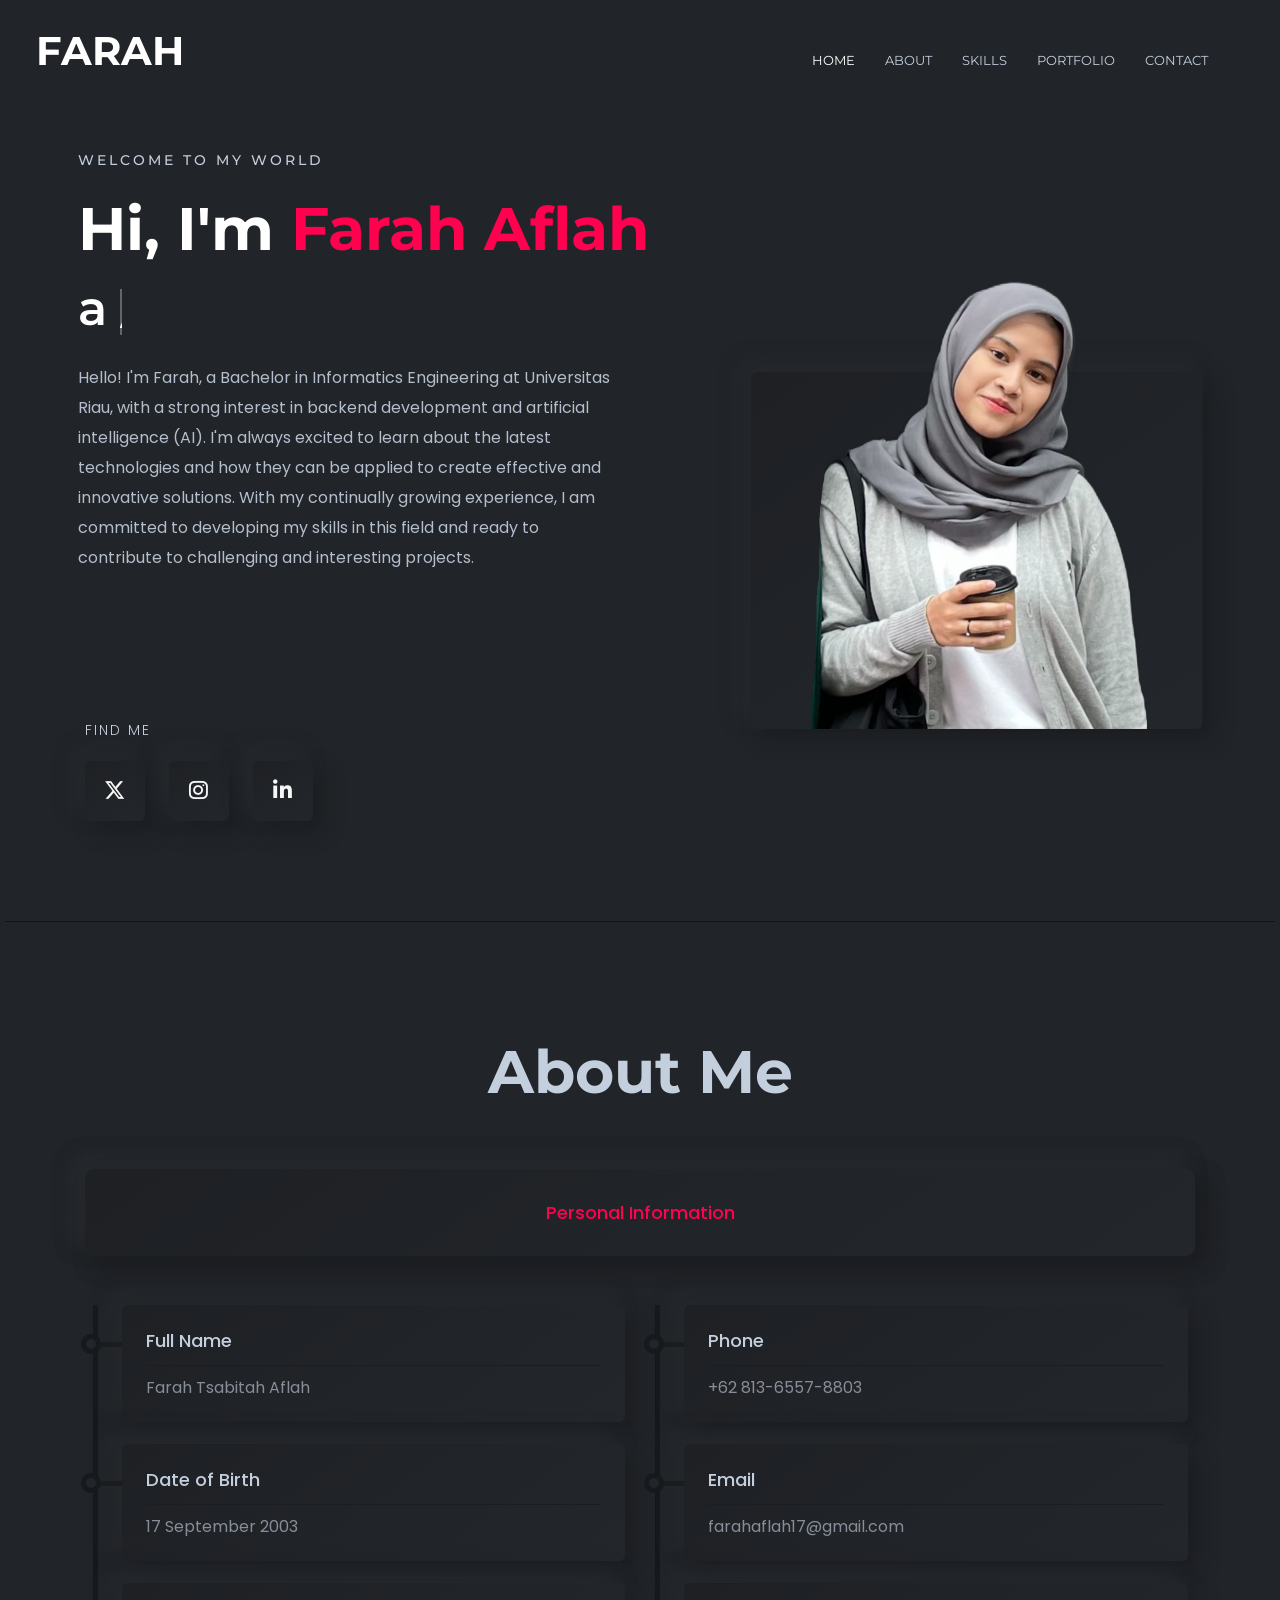
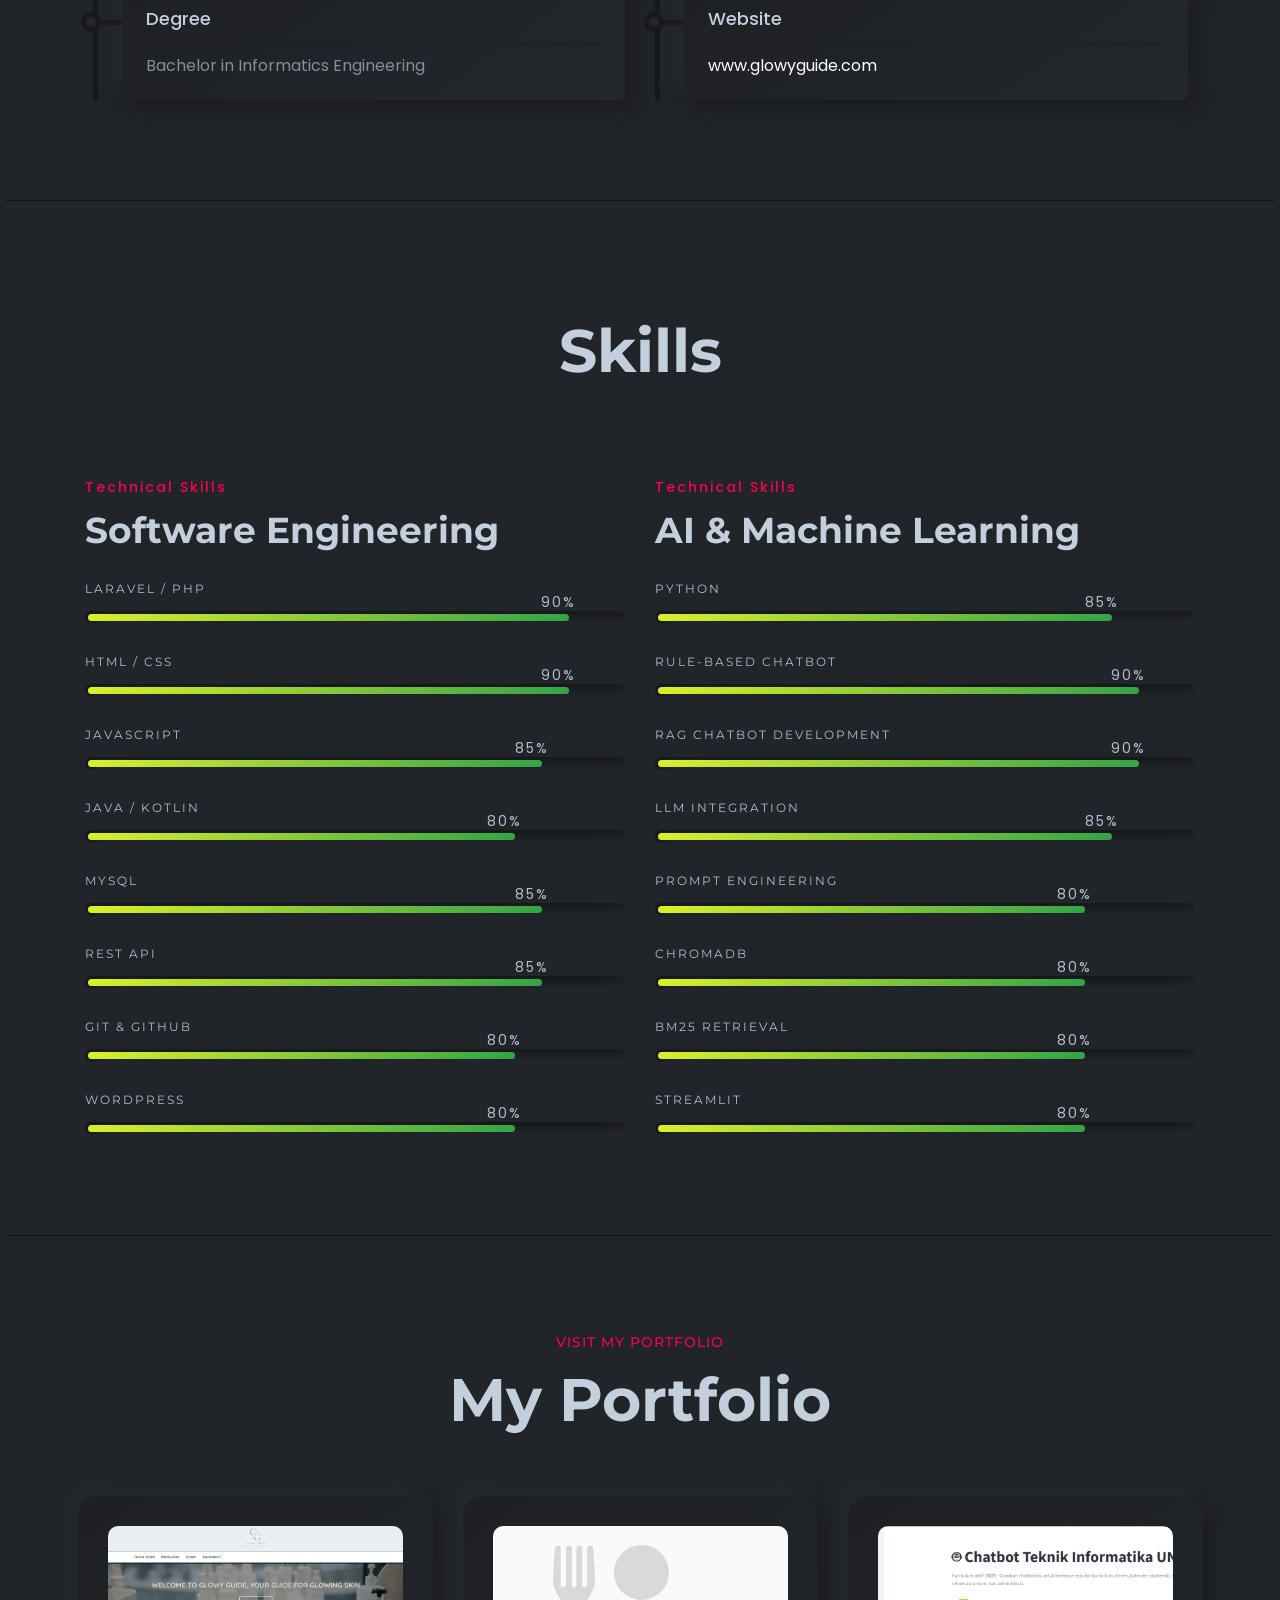
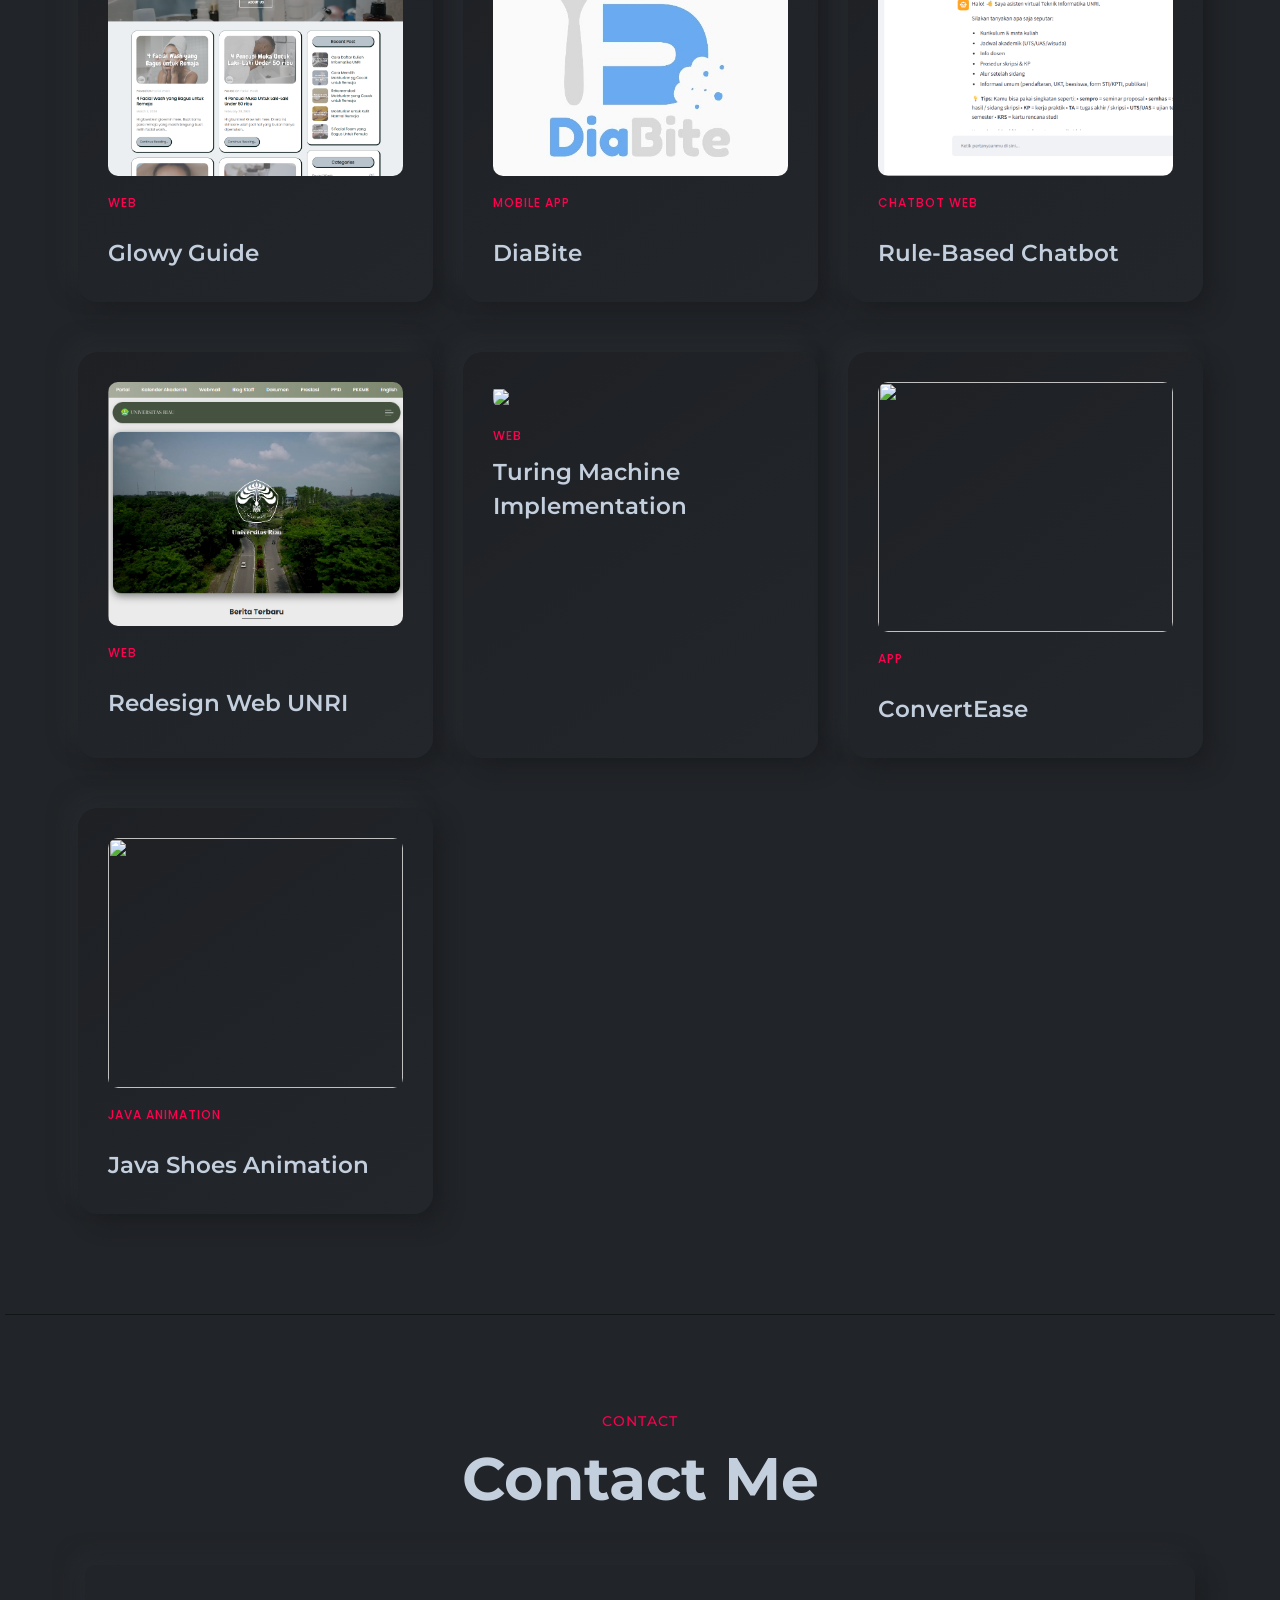
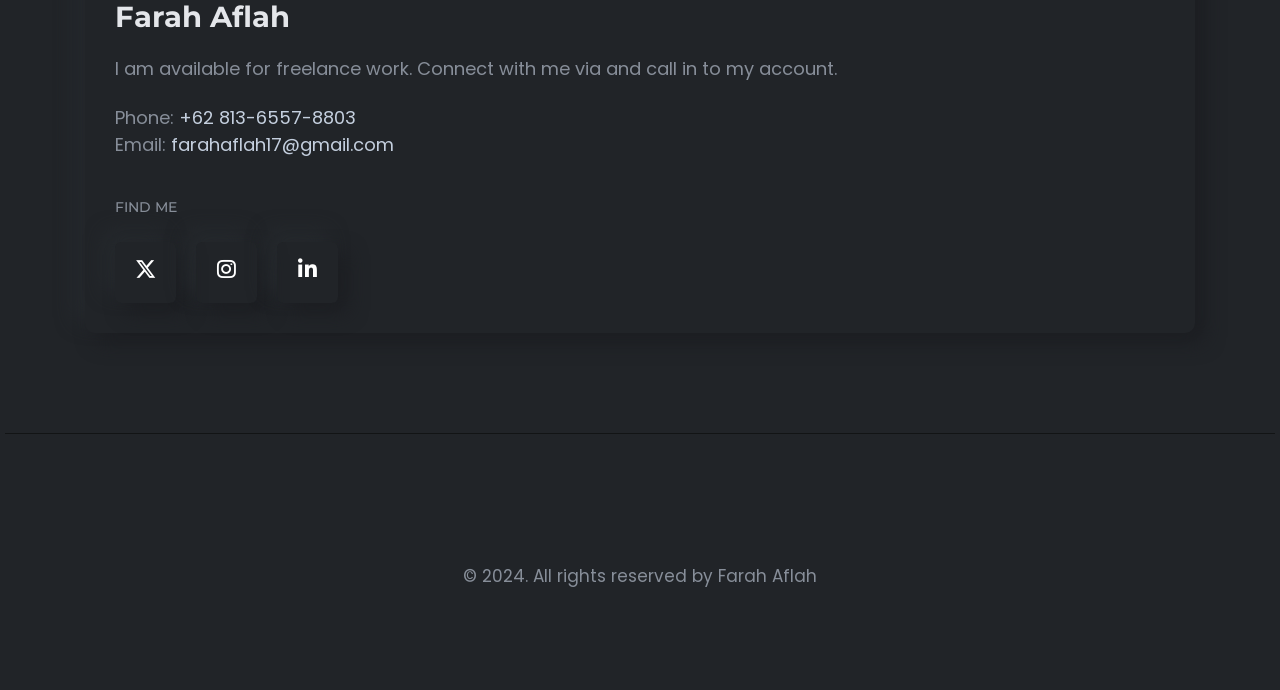
==== commit c13a9d77: "glowy guide _ diabite" ====
--- a/index.html
+++ b/index.html
@@ -343,59 +343,96 @@
                                 <div class="col-lg-6 col-md-6 col-12">
                                     <div class="progress-wrapper">
                                         <div class="content">
-                                            <span class="subtitle">Features</span>
-                                            <h4 class="maintitle">Design Skill</h4>
-                                            <!-- Start Single Progress Charts -->
-                                            <div class="progress-charts">
-                                                <h6 class="heading heading-h6">PHOTOSHOP</h6>
+                                            <span class="subtitle">Technical Skills</span>
+                                            <h4 class="maintitle">Software Engineering</h4>
+
+                                            <div class="progress-charts">
+                                                <h6 class="heading heading-h6">LARAVEL / PHP</h6>
                                                 <div class="progress">
                                                     <div class="progress-bar wow fadeInLeft animated"
                                                         data-wow-duration="0.5s" data-wow-delay=".3s" role="progressbar"
-                                                        style="width: 100%; visibility: visible; animation-duration: 0.5s; animation-delay: 0.3s; animation-name: fadeInLeft;"
-                                                        aria-valuenow="100" aria-valuemin="0" aria-valuemax="100"><span
-                                                            class="percent-label">100%</span></div>
-                                                </div>
-                                            </div>
-                                            <!-- End Single Progress Charts -->
-
-                                            <!-- Start Single Progress Charts -->
-                                            <div class="progress-charts">
-                                                <h6 class="heading heading-h6">FIGMA</h6>
+                                                        style="width: 90%;">
+                                                        <span class="percent-label">90%</span>
+                                                    </div>
+                                                </div>
+                                            </div>
+
+                                            <div class="progress-charts">
+                                                <h6 class="heading heading-h6">HTML / CSS</h6>
                                                 <div class="progress">
                                                     <div class="progress-bar wow fadeInLeft animated"
                                                         data-wow-duration="0.6s" data-wow-delay=".4s" role="progressbar"
-                                                        style="width: 95%; visibility: visible; animation-duration: 0.6s; animation-delay: 0.4s; animation-name: fadeInLeft;"
-                                                        aria-valuenow="95" aria-valuemin="0" aria-valuemax="100"><span
-                                                            class="percent-label">95%</span></div>
-                                                </div>
-                                            </div>
-                                            <!-- End Single Progress Charts -->
-
-                                            <!-- Start Single Progress Charts -->
-                                            <div class="progress-charts">
-                                                <h6 class="heading heading-h6">ADOBE XD</h6>
+                                                        style="width: 90%;">
+                                                        <span class="percent-label">90%</span>
+                                                    </div>
+                                                </div>
+                                            </div>
+
+                                            <div class="progress-charts">
+                                                <h6 class="heading heading-h6">JAVASCRIPT</h6>
                                                 <div class="progress">
                                                     <div class="progress-bar wow fadeInLeft animated"
                                                         data-wow-duration="0.7s" data-wow-delay=".5s" role="progressbar"
-                                                        style="width: 60%; visibility: visible; animation-duration: 0.7s; animation-delay: 0.5s; animation-name: fadeInLeft;"
-                                                        aria-valuenow="60" aria-valuemin="0" aria-valuemax="100"><span
-                                                            class="percent-label">60%</span></div>
-                                                </div>
-                                            </div>
-                                            <!-- End Single Progress Charts -->
-
-                                            <!-- Start Single Progress Charts -->
-                                            <div class="progress-charts">
-                                                <h6 class="heading heading-h6">ADOBE ILLUSTRATOR</h6>
+                                                        style="width: 85%;">
+                                                        <span class="percent-label">85%</span>
+                                                    </div>
+                                                </div>
+                                            </div>
+
+                                            <div class="progress-charts">
+                                                <h6 class="heading heading-h6">JAVA / KOTLIN</h6>
                                                 <div class="progress">
                                                     <div class="progress-bar wow fadeInLeft animated"
                                                         data-wow-duration="0.8s" data-wow-delay=".6s" role="progressbar"
-                                                        style="width: 70%; visibility: visible; animation-duration: 0.8s; animation-delay: 0.6s; animation-name: fadeInLeft;"
-                                                        aria-valuenow="70" aria-valuemin="0" aria-valuemax="100"><span
-                                                            class="percent-label">70%</span></div>
-                                                </div>
-                                            </div>
-                                            <!-- End Single Progress Charts -->
+                                                        style="width: 80%;">
+                                                        <span class="percent-label">80%</span>
+                                                    </div>
+                                                </div>
+                                            </div>
+
+                                            <div class="progress-charts">
+                                                <h6 class="heading heading-h6">MYSQL</h6>
+                                                <div class="progress">
+                                                    <div class="progress-bar wow fadeInLeft animated"
+                                                        data-wow-duration="0.9s" data-wow-delay=".7s" role="progressbar"
+                                                        style="width: 85%;">
+                                                        <span class="percent-label">85%</span>
+                                                    </div>
+                                                </div>
+                                            </div>
+
+                                            <div class="progress-charts">
+                                                <h6 class="heading heading-h6">REST API</h6>
+                                                <div class="progress">
+                                                    <div class="progress-bar wow fadeInLeft animated"
+                                                        data-wow-duration="1s" data-wow-delay=".8s" role="progressbar"
+                                                        style="width: 85%;">
+                                                        <span class="percent-label">85%</span>
+                                                    </div>
+                                                </div>
+                                            </div>
+
+                                            <div class="progress-charts">
+                                                <h6 class="heading heading-h6">GIT & GITHUB</h6>
+                                                <div class="progress">
+                                                    <div class="progress-bar wow fadeInLeft animated"
+                                                        data-wow-duration="1.1s" data-wow-delay=".9s" role="progressbar"
+                                                        style="width: 80%;">
+                                                        <span class="percent-label">80%</span>
+                                                    </div>
+                                                </div>
+                                            </div>
+
+                                            <div class="progress-charts">
+                                                <h6 class="heading heading-h6">WORDPRESS</h6>
+                                                <div class="progress">
+                                                    <div class="progress-bar wow fadeInLeft animated"
+                                                        data-wow-duration="1.2s" data-wow-delay="1s" role="progressbar"
+                                                        style="width: 80%;">
+                                                        <span class="percent-label">80%</span>
+                                                    </div>
+                                                </div>
+                                            </div>
 
                                         </div>
                                     </div>
@@ -406,59 +443,96 @@
                                 <div class="col-lg-6 col-md-6 col-12 mt_sm--60">
                                     <div class="progress-wrapper">
                                         <div class="content">
-                                            <span class="subtitle">Features</span>
-                                            <h4 class="maintitle">Development Skill</h4>
-                                            <!-- Start Single Progress Charts -->
-                                            <div class="progress-charts">
-                                                <h6 class="heading heading-h6">HTML</h6>
+                                            <span class="subtitle">Technical Skills</span>
+                                            <h4 class="maintitle">AI & Machine Learning</h4>
+
+                                            <div class="progress-charts">
+                                                <h6 class="heading heading-h6">PYTHON</h6>
                                                 <div class="progress">
                                                     <div class="progress-bar wow fadeInLeft animated"
                                                         data-wow-duration="0.5s" data-wow-delay=".3s" role="progressbar"
-                                                        style="width: 85%; visibility: visible; animation-duration: 0.5s; animation-delay: 0.3s; animation-name: fadeInLeft;"
-                                                        aria-valuenow="80" aria-valuemin="0" aria-valuemax="100"><span
-                                                            class="percent-label">85%</span></div>
-                                                </div>
-                                            </div>
-                                            <!-- End Single Progress Charts -->
-
-                                            <!-- Start Single Progress Charts -->
-                                            <div class="progress-charts">
-                                                <h6 class="heading heading-h6">CSS</h6>
+                                                        style="width: 85%;">
+                                                        <span class="percent-label">85%</span>
+                                                    </div>
+                                                </div>
+                                            </div>
+
+                                            <div class="progress-charts">
+                                                <h6 class="heading heading-h6">RULE-BASED CHATBOT</h6>
                                                 <div class="progress">
                                                     <div class="progress-bar wow fadeInLeft animated"
                                                         data-wow-duration="0.6s" data-wow-delay=".4s" role="progressbar"
-                                                        style="width: 80%; visibility: visible; animation-duration: 0.6s; animation-delay: 0.4s; animation-name: fadeInLeft;"
-                                                        aria-valuenow="90" aria-valuemin="0" aria-valuemax="100"><span
-                                                            class="percent-label">80%</span></div>
-                                                </div>
-                                            </div>
-                                            <!-- End Single Progress Charts -->
-
-                                            <!-- Start Single Progress Charts -->
-                                            <div class="progress-charts">
-                                                <h6 class="heading heading-h6">JAVASCRIPT</h6>
+                                                        style="width: 90%;">
+                                                        <span class="percent-label">90%</span>
+                                                    </div>
+                                                </div>
+                                            </div>
+
+                                            <div class="progress-charts">
+                                                <h6 class="heading heading-h6">RAG CHATBOT DEVELOPMENT</h6>
                                                 <div class="progress">
                                                     <div class="progress-bar wow fadeInLeft animated"
                                                         data-wow-duration="0.7s" data-wow-delay=".5s" role="progressbar"
-                                                        style="width: 90%; visibility: visible; animation-duration: 0.7s; animation-delay: 0.5s; animation-name: fadeInLeft;"
-                                                        aria-valuenow="75" aria-valuemin="0" aria-valuemax="100"><span
-                                                            class="percent-label">90%</span></div>
-                                                </div>
-                                            </div>
-                                            <!-- End Single Progress Charts -->
-
-                                            <!-- Start Single Progress Charts -->
-                                            <div class="progress-charts">
-                                                <h6 class="heading heading-h6">SOFTWARE</h6>
+                                                        style="width: 90%;">
+                                                        <span class="percent-label">90%</span>
+                                                    </div>
+                                                </div>
+                                            </div>
+
+                                            <div class="progress-charts">
+                                                <h6 class="heading heading-h6">LLM INTEGRATION</h6>
                                                 <div class="progress">
                                                     <div class="progress-bar wow fadeInLeft animated"
                                                         data-wow-duration="0.8s" data-wow-delay=".6s" role="progressbar"
-                                                        style="width: 75%; visibility: visible; animation-duration: 0.8s; animation-delay: 0.6s; animation-name: fadeInLeft;"
-                                                        aria-valuenow="85" aria-valuemin="0" aria-valuemax="100"><span
-                                                            class="percent-label">75%</span></div>
-                                                </div>
-                                            </div>
-                                            <!-- End Single Progress Charts -->
+                                                        style="width: 85%;">
+                                                        <span class="percent-label">85%</span>
+                                                    </div>
+                                                </div>
+                                            </div>
+
+                                            <div class="progress-charts">
+                                                <h6 class="heading heading-h6">PROMPT ENGINEERING</h6>
+                                                <div class="progress">
+                                                    <div class="progress-bar wow fadeInLeft animated"
+                                                        data-wow-duration="0.9s" data-wow-delay=".7s" role="progressbar"
+                                                        style="width: 80%;">
+                                                        <span class="percent-label">80%</span>
+                                                    </div>
+                                                </div>
+                                            </div>
+
+                                            <div class="progress-charts">
+                                                <h6 class="heading heading-h6">CHROMADB</h6>
+                                                <div class="progress">
+                                                    <div class="progress-bar wow fadeInLeft animated"
+                                                        data-wow-duration="1s" data-wow-delay=".8s" role="progressbar"
+                                                        style="width: 80%;">
+                                                        <span class="percent-label">80%</span>
+                                                    </div>
+                                                </div>
+                                            </div>
+
+                                            <div class="progress-charts">
+                                                <h6 class="heading heading-h6">BM25 RETRIEVAL</h6>
+                                                <div class="progress">
+                                                    <div class="progress-bar wow fadeInLeft animated"
+                                                        data-wow-duration="1.1s" data-wow-delay=".9s" role="progressbar"
+                                                        style="width: 80%;">
+                                                        <span class="percent-label">80%</span>
+                                                    </div>
+                                                </div>
+                                            </div>
+
+                                            <div class="progress-charts">
+                                                <h6 class="heading heading-h6">STREAMLIT</h6>
+                                                <div class="progress">
+                                                    <div class="progress-bar wow fadeInLeft animated"
+                                                        data-wow-duration="1.2s" data-wow-delay="1s" role="progressbar"
+                                                        style="width: 80%;">
+                                                        <span class="percent-label">80%</span>
+                                                    </div>
+                                                </div>
+                                            </div>
 
                                         </div>
                                     </div>
@@ -490,8 +564,8 @@
                         <div class="rn-portfolio">
                             <div class="inner">
                                 <div class="thumbnail">
-                                    <a href="https://glowyguide.com/" target="_blank">
-                                        <img src="https://i.ibb.co.com/601DNLc/home.png"
+                                    <a href="./glowyguide.html">
+                                        <img src="./assets/home.png"
                                             style="max-height: 250px; width: 100%; height: auto; object-fit: cover; object-position: top;">
                                     </a>
                                 </div>
@@ -501,7 +575,7 @@
                                             <a href="javascript:void(0)">WEB</a>
                                         </div>
                                     </div>
-                                    <h4 class="title"><a href="https://glowyguide.com/">Glowy Guide <i
+                                    <h4 class="title"><a href="./glowyguide.html">Glowy Guide <i
                                                 class="fa-solid fa-arrow-right"></i></a></h4>
                                 </div>
                             </div>
@@ -515,20 +589,44 @@
                         <div class="rn-portfolio">
                             <div class="inner">
                                 <div class="thumbnail">
-                                    <a href="https://glowyguide.com/tugas/porto_kel8/assets/img/portfolio/absen.png"
-                                        target="_blank">
-                                        <img src="https://glowyguide.com/tugas/porto_kel8/assets/img/portfolio/absen.png"
-                                            style="max-height: 250px; width: 100%; height: auto; object-fit: cover; object-position: top;">
+                                    <a href="./diabite.html">
+                                        <img src="./assets/ss-diabite-4.jpg"
+                                            style="max-height: 250px; width: 100%; height: 250px; object-fit: cover; object-position: top;">
                                     </a>
                                 </div>
                                 <div class="content">
                                     <div class="category-info">
                                         <div class="category-list">
-                                            <a href="javascript:void(0)">APPLICATION PROTOTYPE</a>
-                                        </div>
-                                    </div>
-                                    <h4 class="title"><a
-                                            href="https://glowyguide.com/tugas/porto_kel8/assets/img/portfolio/absen.png">MyClass
+                                            <a href="javascript:void(0)">MOBILE APP</a>
+                                        </div>
+                                    </div>
+                                    <h4 class="title"><a href="./diabite.html">DiaBite <i
+                                                class="fa-solid fa-arrow-right"></i></a></h4>
+                                </div>
+                            </div>
+                        </div>
+                    </div>
+                    <!-- End Single Portfolio -->
+
+                    <!-- Start Single Portfolio -->
+                    <div data-aos="fade-up" data-aos-delay="300" data-aos-once="true"
+                        class="col-lg-6 col-xl-4 col-md-6 col-12 mt--50 mt_md--30 mt_sm--30 aos-init aos-animate">
+                        <div class="rn-portfolio">
+                            <div class="inner">
+                                <div class="thumbnail">
+                                    <a href="https://chatbot-ti-rulebased.streamlit.app/"
+                                        target="_blank">
+                                        <img src="./assets/Screenshot 2026-07-10 154820.png"
+                                            style="max-height: 250px; width: 100%; height: 250px; object-fit: cover; object-position: top;">
+                                    </a>
+                                </div>
+                                <div class="content">
+                                    <div class="category-info">
+                                        <div class="category-list">
+                                            <a href="javascript:void(0)">CHATBOT WEB</a>
+                                        </div>
+                                    </div>
+                                    <h4 class="title"><a href="https://chatbot-ti-rulebased.streamlit.app/" target="_blank">Rule-Based Chatbot
                                             <i class="fa-solid fa-arrow-right"></i></a></h4>
                                 </div>
                             </div>
@@ -542,7 +640,7 @@
                         <div class="rn-portfolio">
                             <div class="inner">
                                 <div class="thumbnail">
-                                    <a href="https://glowyguide.com/unri_kel8/berandaunri.html" target="_blank">
+                                    <a href="https://faraflh.github.io/uts_dpw/" target="_blank">
                                         <img src="./assets/unri.png"
                                             style="max-height: 250px; width: 100%; height: auto; object-fit: cover; object-position: top;">
                                     </a>
@@ -553,8 +651,7 @@
                                             <a href="javascript:void(0)">web</a>
                                         </div>
                                     </div>
-                                    <h4 class="title"><a
-                                            href="https://glowyguide.com/unri_kel8/berandaunri.html">Redesign Web UNRI
+                                    <h4 class="title"><a href="https://faraflh.github.io/uts_dpw/">Redesign Web UNRI
                                             <i class="fa-solid fa-arrow-right"></i></a></h4>
                                 </div>
                             </div>
@@ -680,8 +777,8 @@
                                             class="fa-brands fa-x-twitter"></i></a>
                                     <a href="https://instagram.com/farahaf17" target="_blank"><i
                                             class="fa-brands fa-instagram"></i></a>
-                                    <a href="https://www.linkedin.com/in/farahaflah/"
-                                        target="_blank"><i class="fa-brands fa-linkedin-in"></i></a>
+                                    <a href="https://www.linkedin.com/in/farahaflah/" target="_blank"><i
+                                            class="fa-brands fa-linkedin-in"></i></a>
                                 </div>
                             </div>
                         </div>
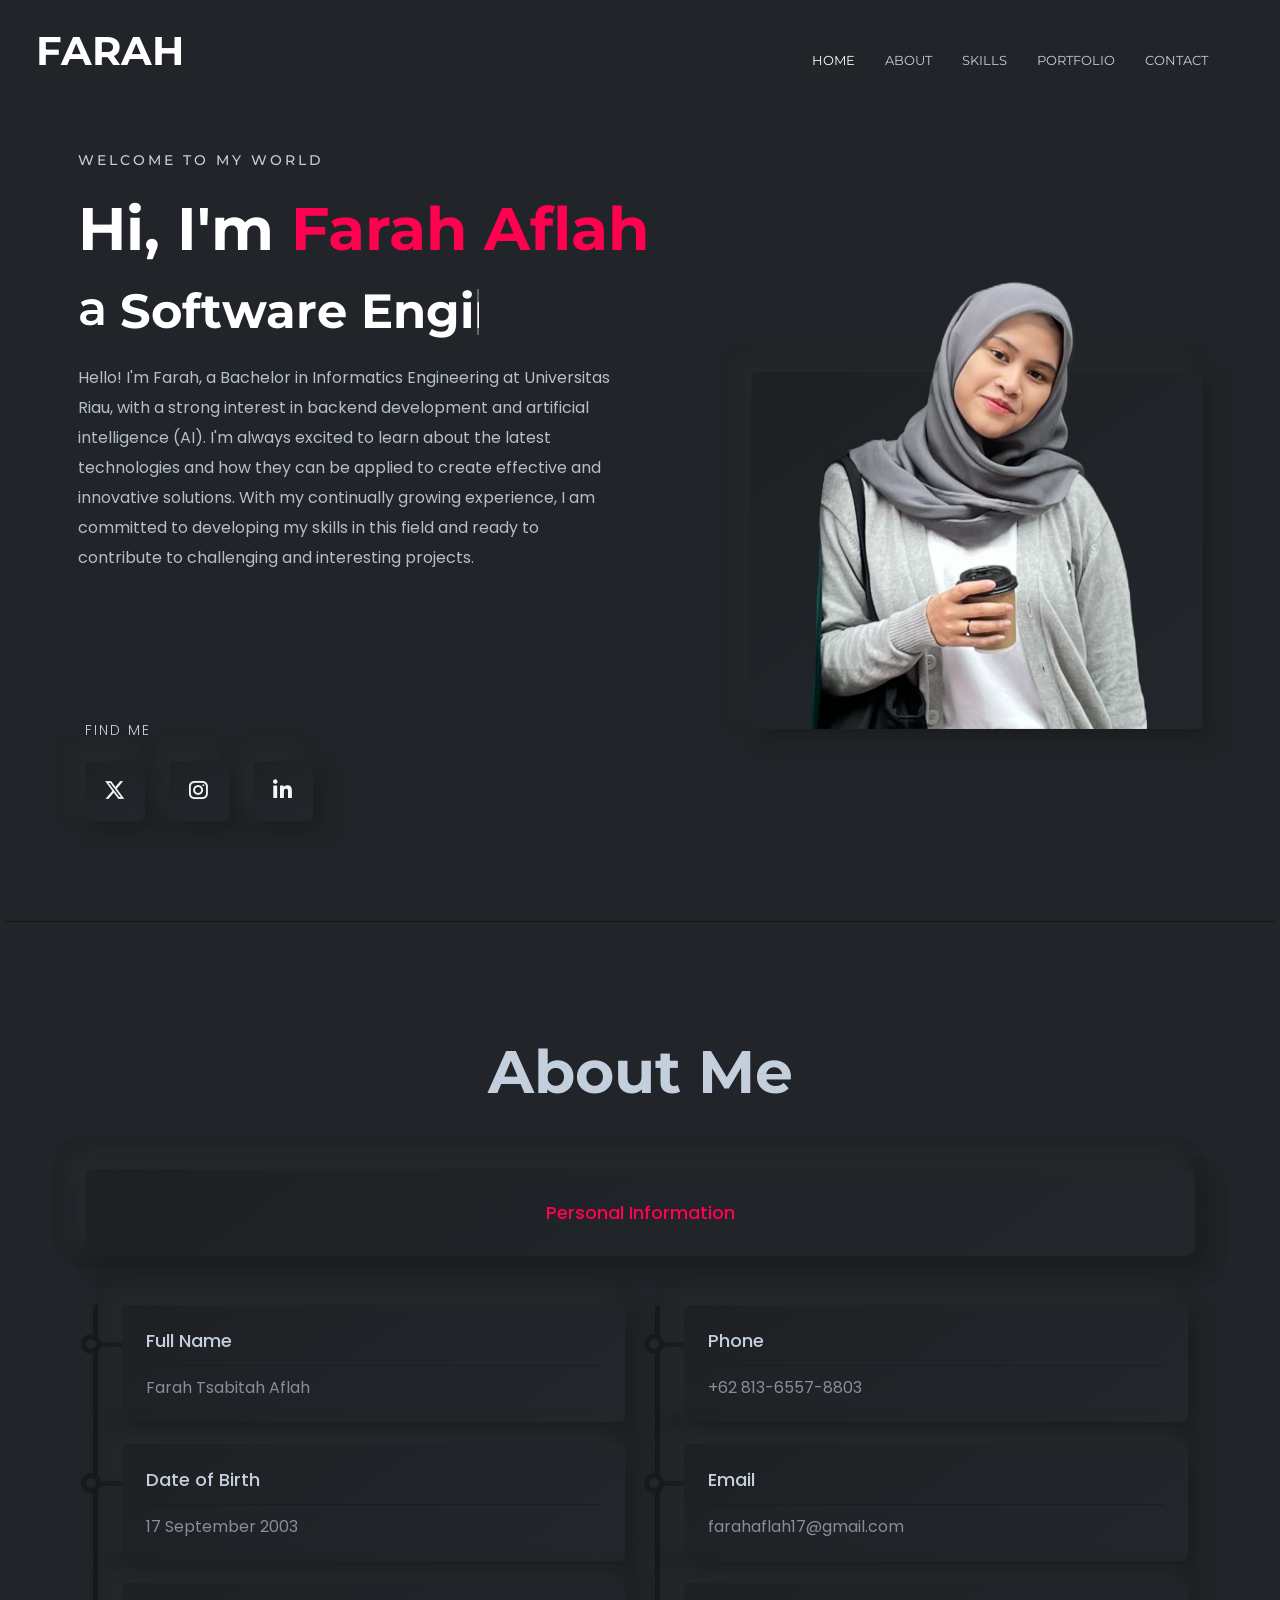
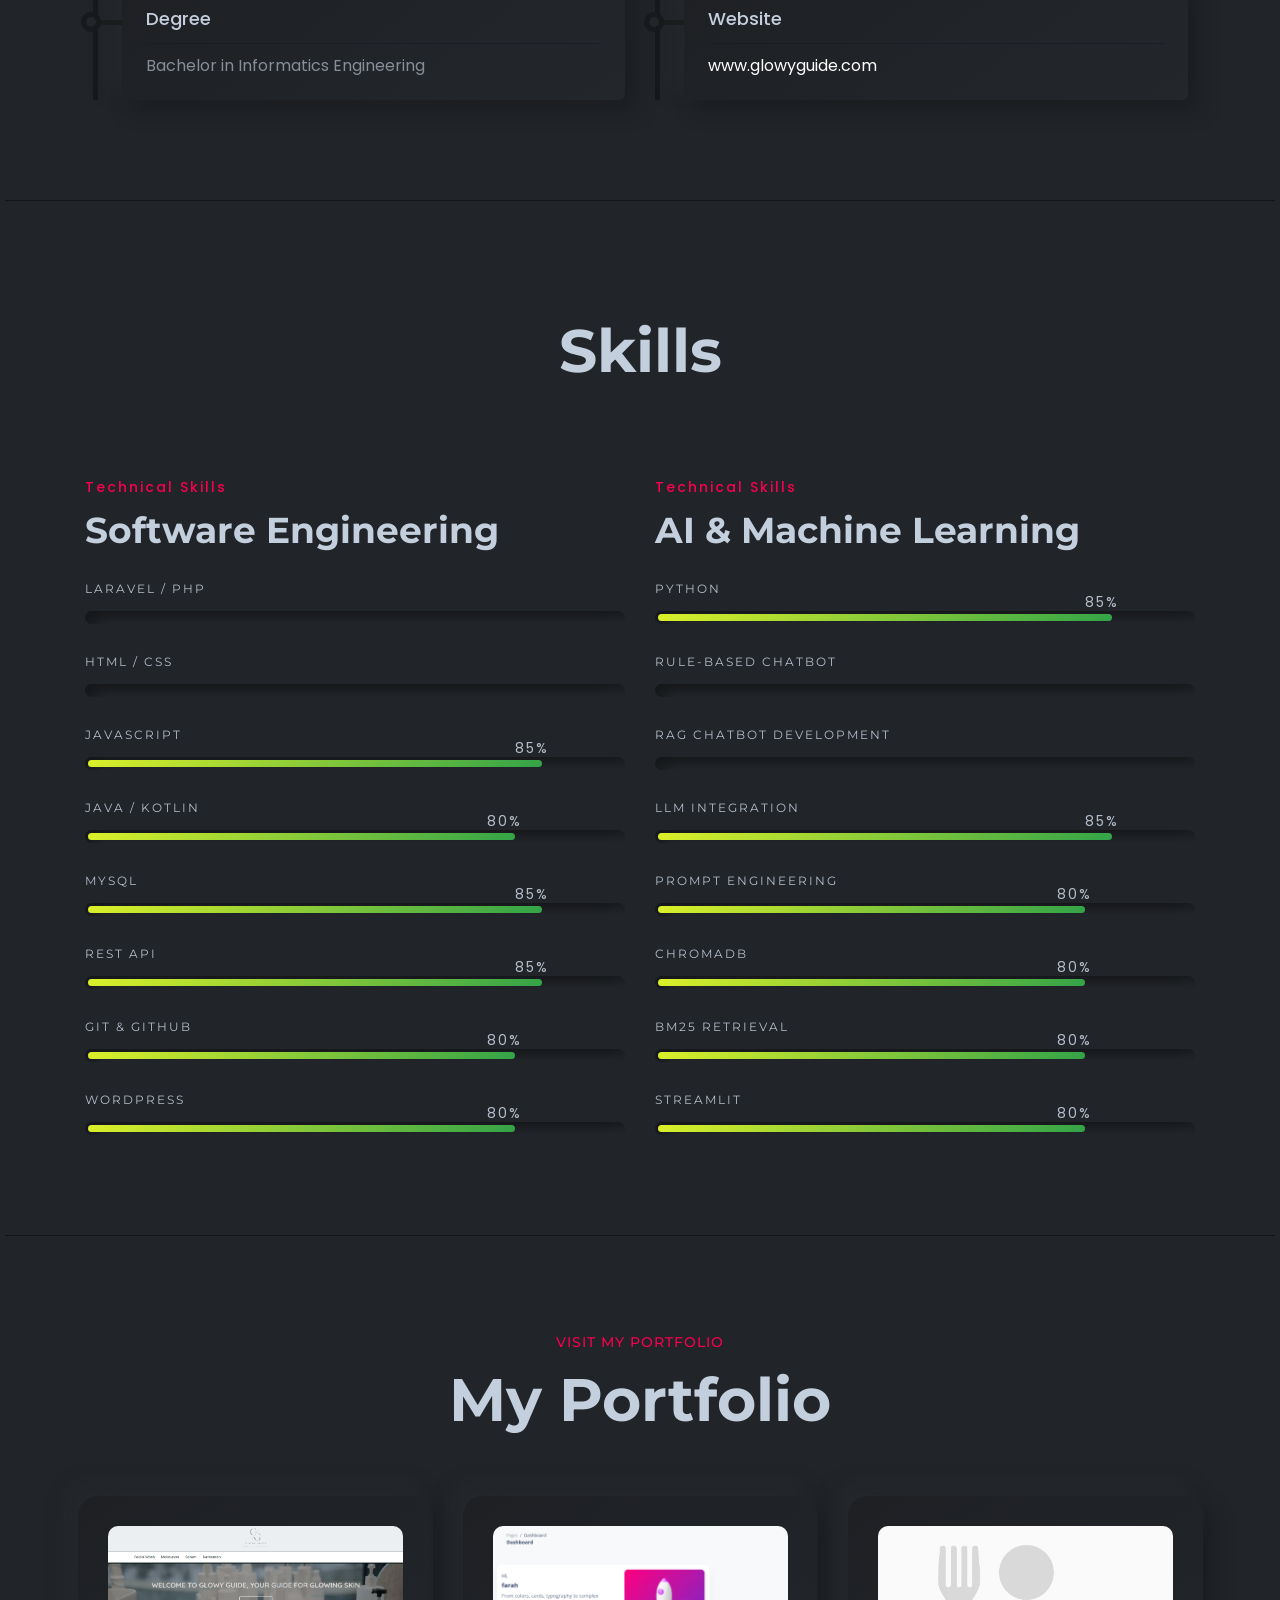
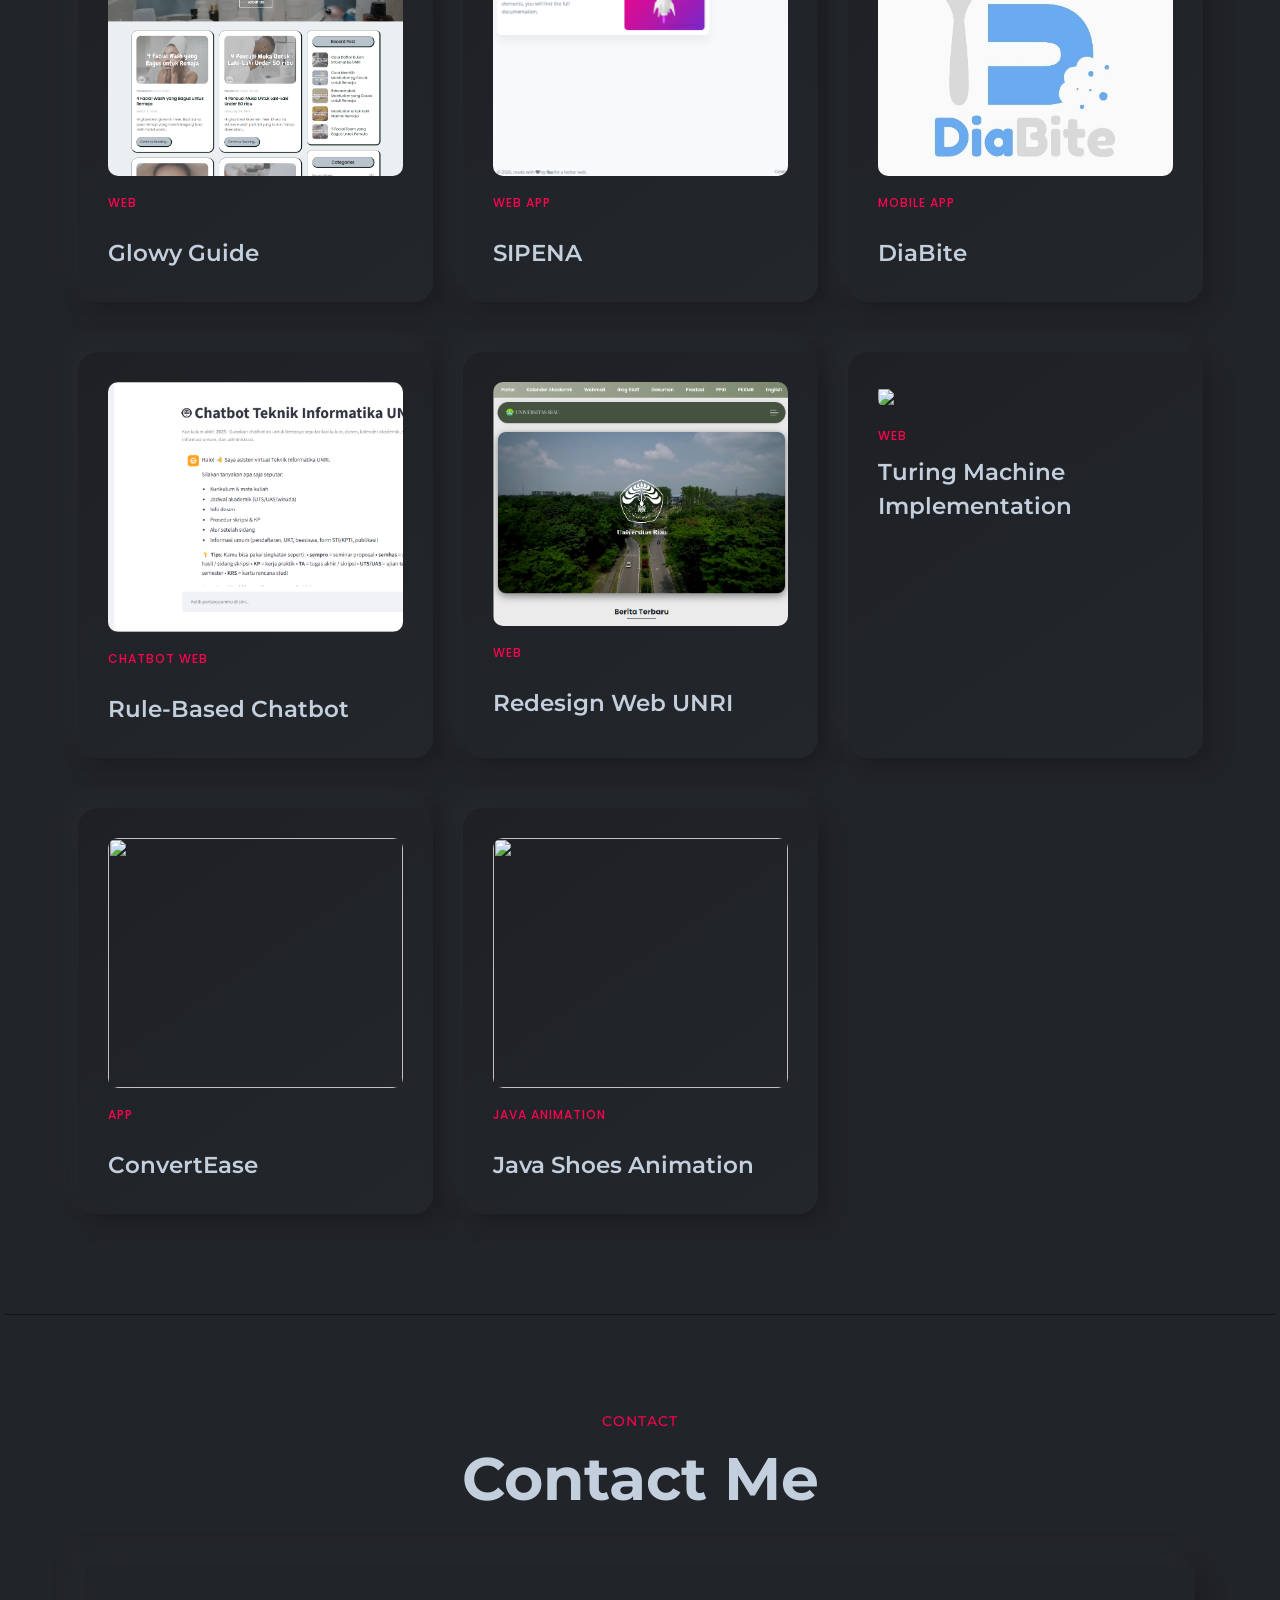
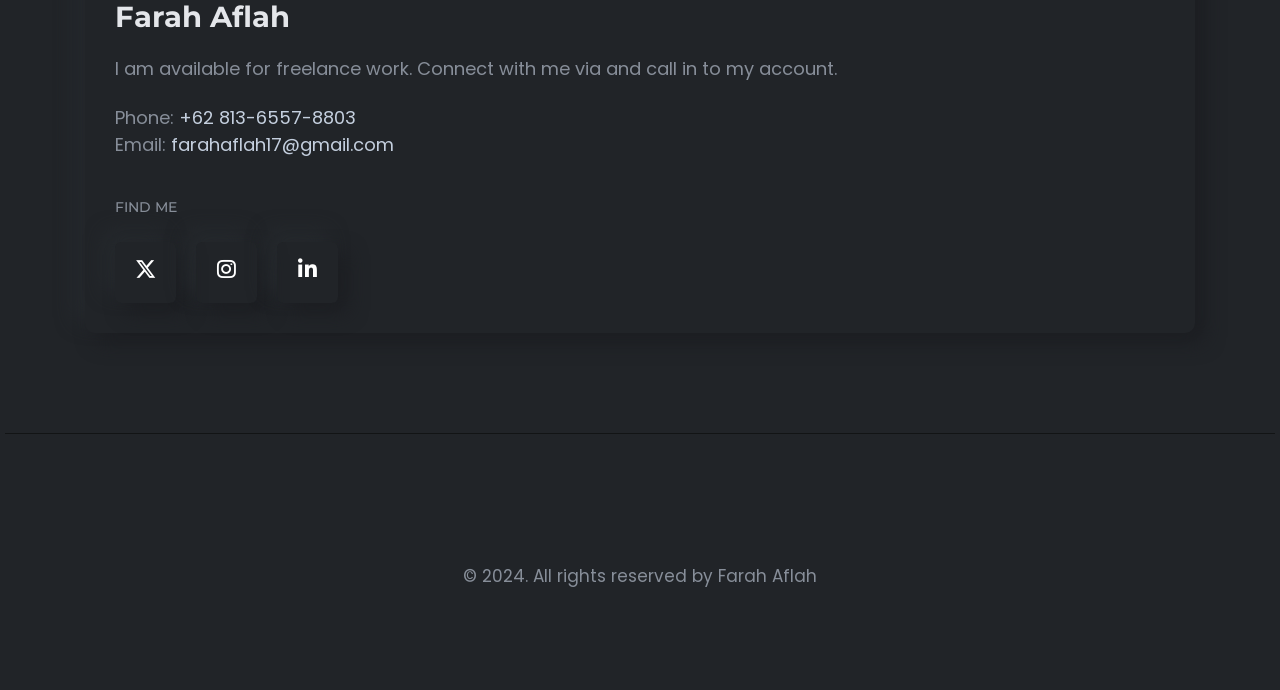
==== commit 2822a6b5: "sipena" ====
--- a/index.html
+++ b/index.html
@@ -584,6 +584,31 @@
                     <!-- End Single Portfolio -->
 
                     <!-- Start Single Portfolio -->
+                    <div data-aos="fade-up" data-aos-delay="500" data-aos-once="true"
+                        class="col-lg-6 col-xl-4 col-md-6 col-12 mt--50 mt_md--30 mt_sm--30 aos-init aos-animate">
+                        <div class="rn-portfolio">
+                            <div class="inner">
+                                <div class="thumbnail">
+                                    <a href="./sipena.html">
+                                        <img src="./assets/sipena-dashboard.png"
+                                            style="max-height: 250px; width: 100%; height: 250px; object-fit: cover; object-position: top;">
+                                    </a>
+                                </div>
+                                <div class="content">
+                                    <div class="category-info">
+                                        <div class="category-list">
+                                            <a href="javascript:void(0)">WEB APP</a>
+                                        </div>
+                                    </div>
+                                    <h4 class="title"><a href="./sipena.html">SIPENA <i
+                                                class="fa-solid fa-arrow-right"></i></a></h4>
+                                </div>
+                            </div>
+                        </div>
+                    </div>
+                    <!-- End Single Portfolio -->
+
+                    <!-- Start Single Portfolio -->
                     <div data-aos="fade-up" data-aos-delay="300" data-aos-once="true"
                         class="col-lg-6 col-xl-4 col-md-6 col-12 mt--50 mt_md--30 mt_sm--30 aos-init aos-animate">
                         <div class="rn-portfolio">
@@ -830,4 +855,4 @@
     <script src="./assets/main.js"></script>
 </body>
 
-</html>+</html>
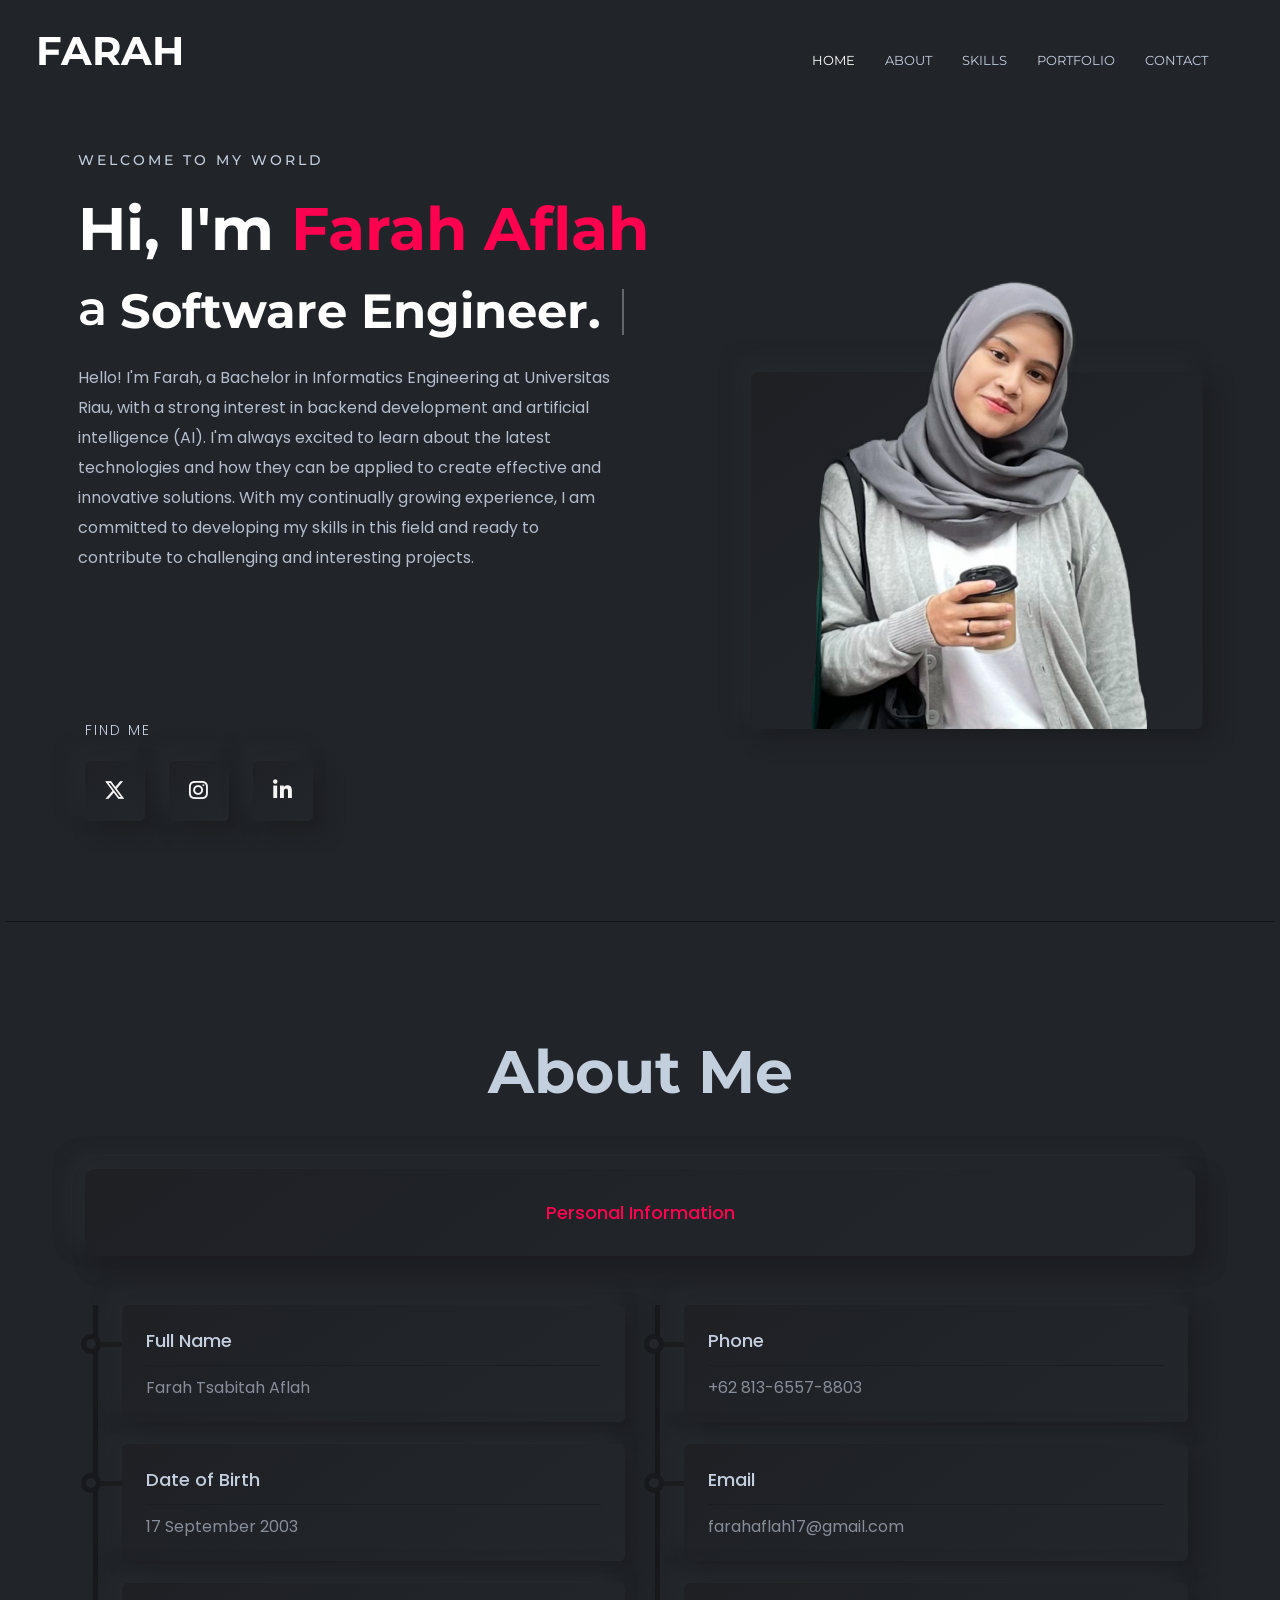
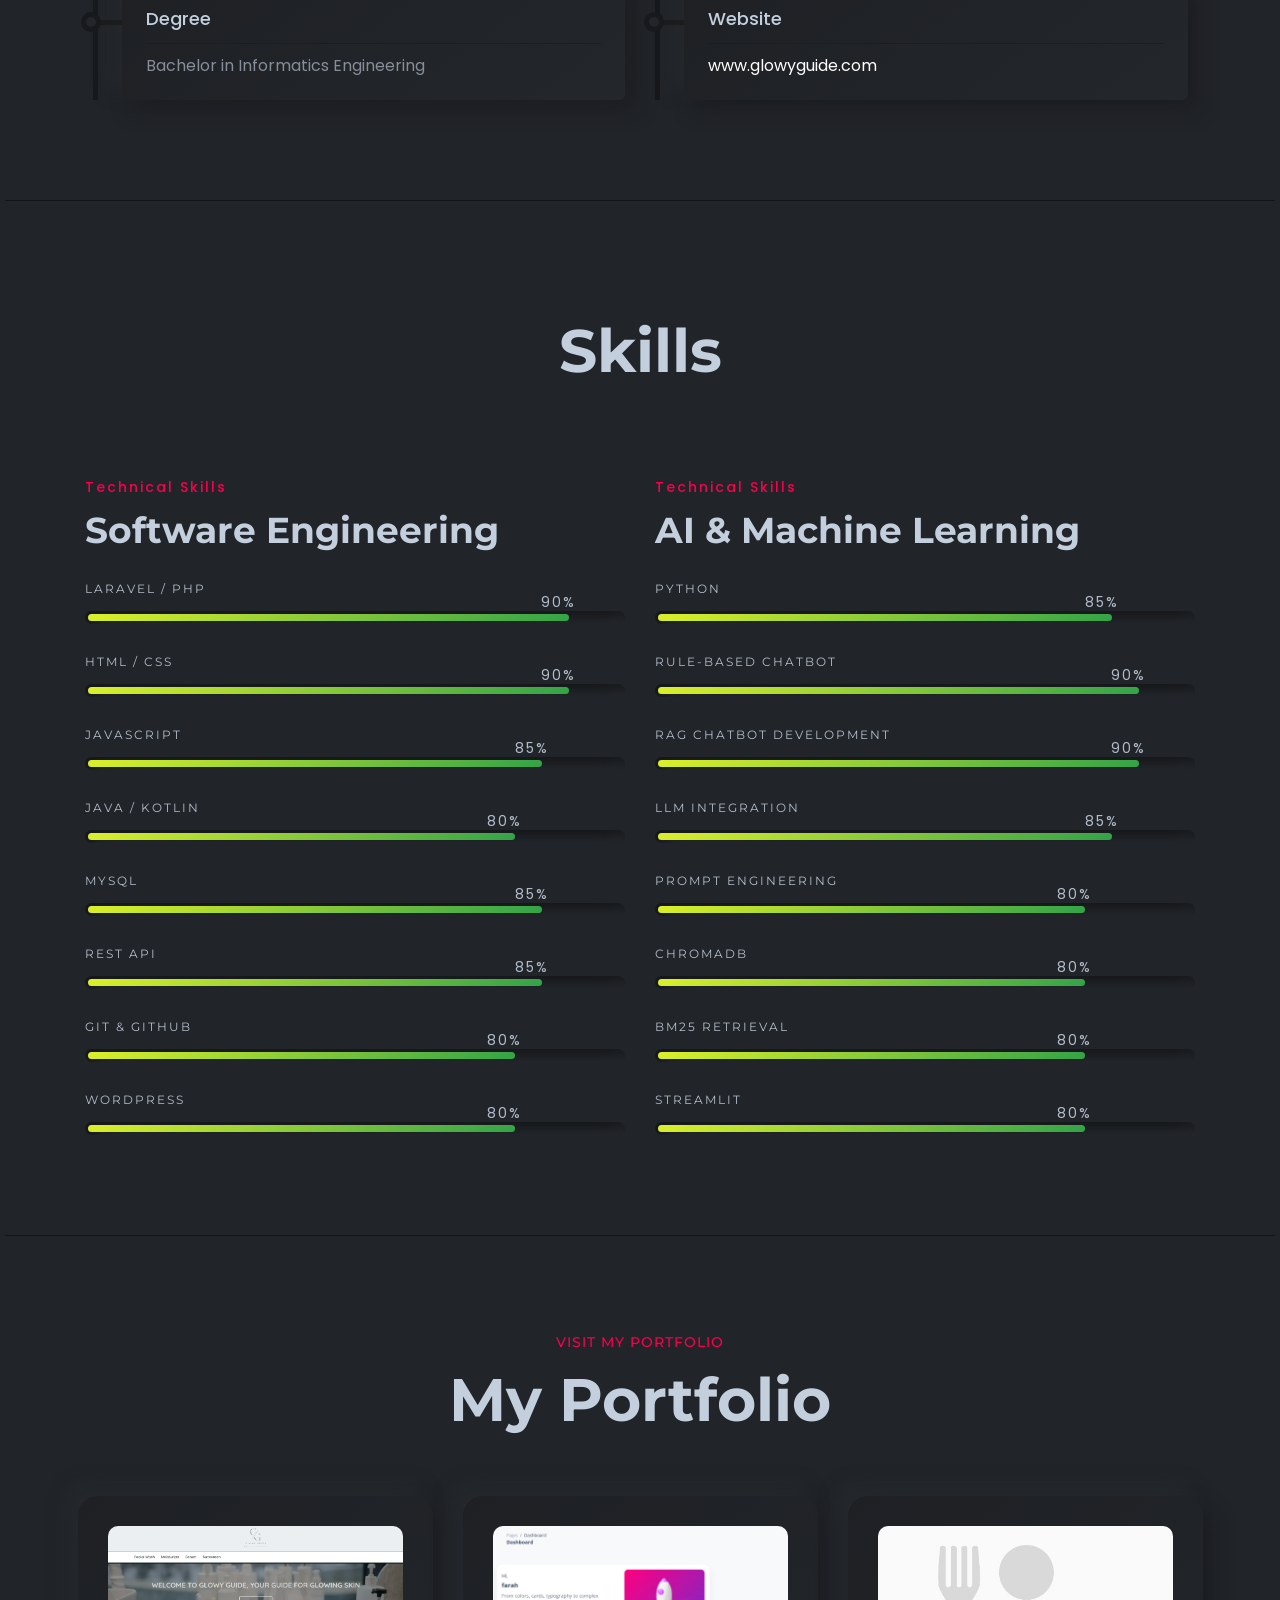
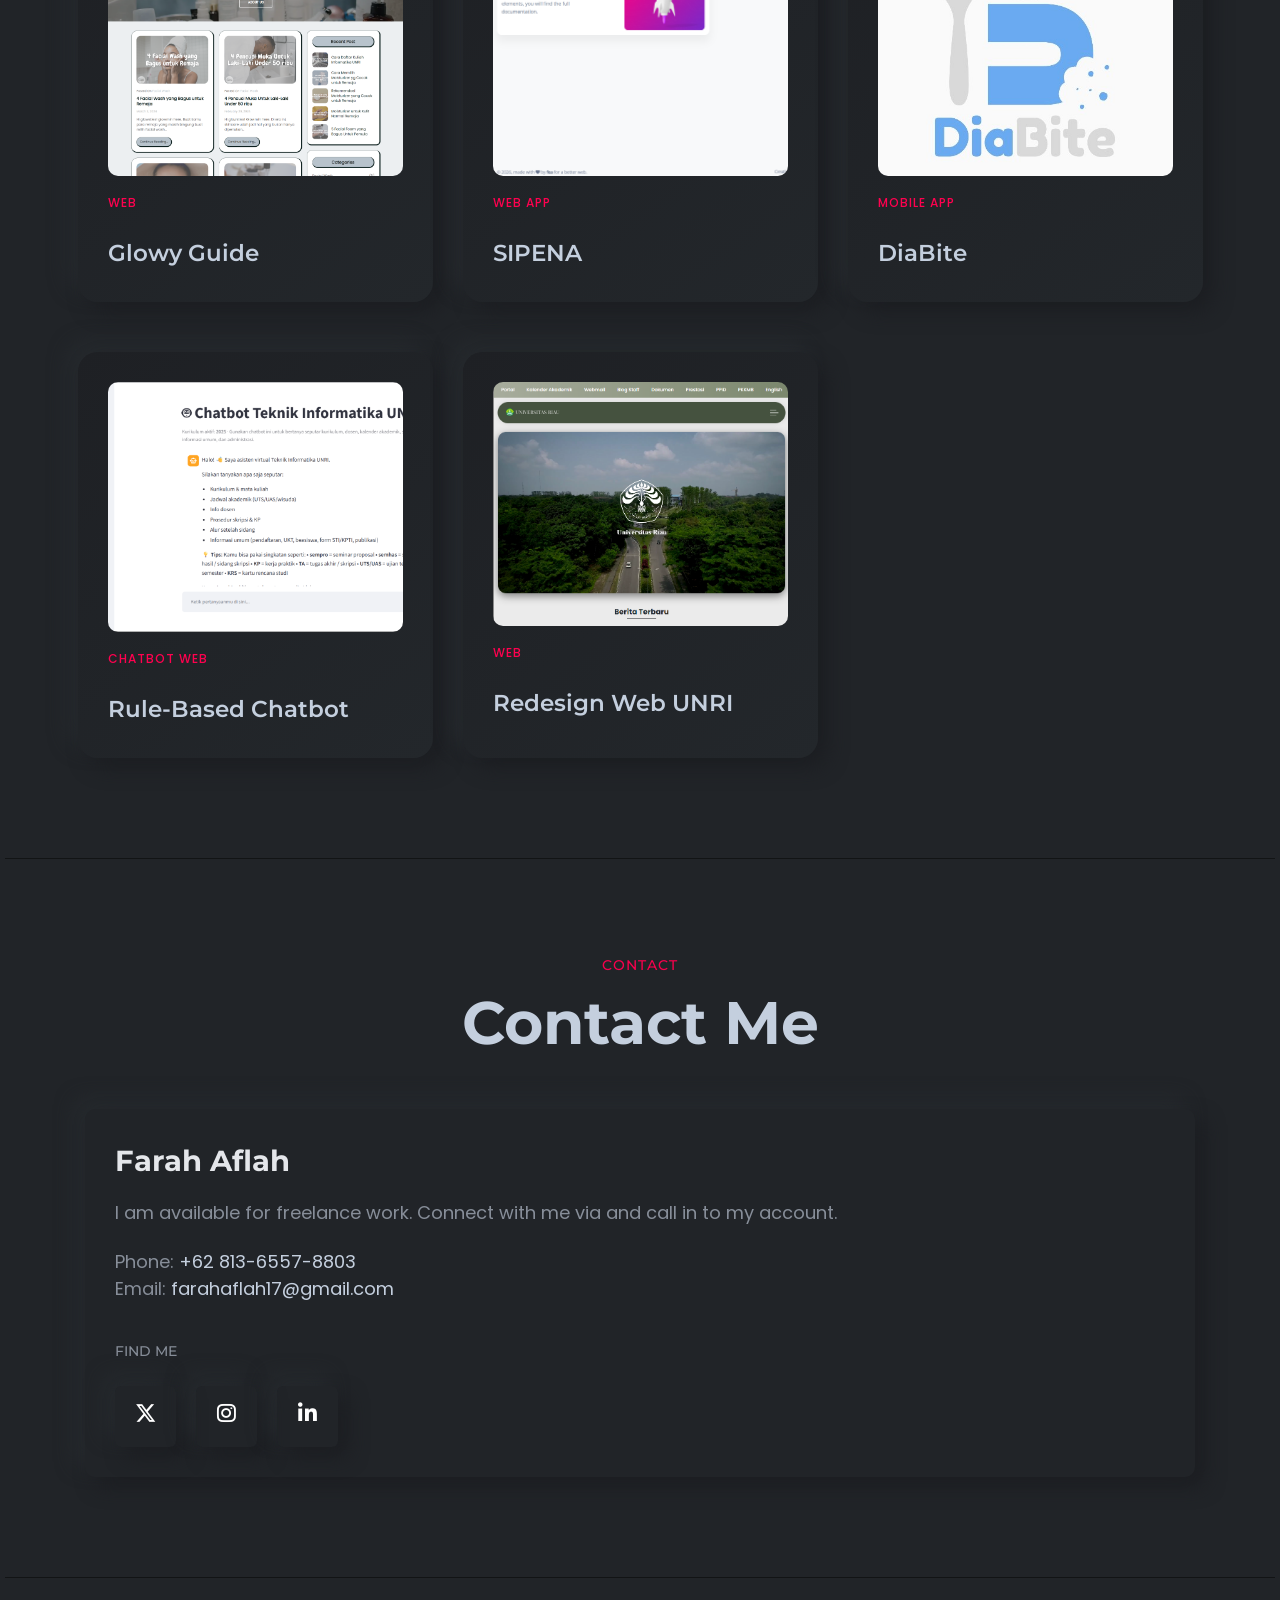
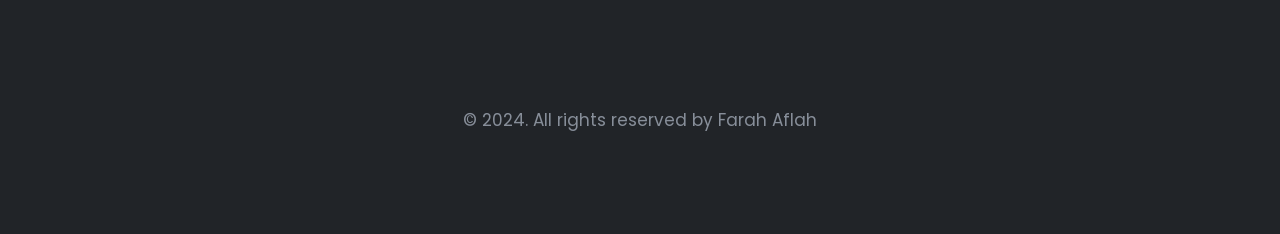
==== commit 648b279f: "remove broken links Removed multiple portfolio sections from the index.html file." ====
--- a/index.html
+++ b/index.html
@@ -683,87 +683,6 @@
                         </div>
                     </div>
                     <!-- End Single Portfolio -->
-
-                    <!-- Start Single Portfolio -->
-                    <div data-aos="fade-up" data-aos-delay="100" data-aos-once="true"
-                        class="col-lg-6 col-xl-4 col-md-6 col-12 mt--50 mt_md--30 mt_sm--30 aos-init aos-animate">
-                        <div class="rn-portfolio">
-                            <div class="inner">
-                                <div class="thumbnail">
-                                    <a href="https://glowyguide.com/tugas/porto_kel8/assets/img/portfolio/image.png"
-                                        target="_blank">
-                                        <img src="https://glowyguide.com/tugas/porto_kel8/assets/img/portfolio/image.png"
-                                            style="max-height: 250px; width: 100%; height: auto; object-fit: cover; object-position: top;">
-                                    </a>
-                                </div>
-                                <div class="content">
-                                    <div class="category-info">
-                                        <div class="category-list">
-                                            <a href="javascript:void(0)">web</a>
-                                        </div>
-                                    </div>
-                                    <h4 class="title"><a
-                                            href="https://glowyguide.com/tugas/porto_kel8/assets/img/portfolio/image.png">Turing
-                                            Machine Implementation <i class="fa-solid fa-arrow-right"></i></a></h4>
-                                </div>
-                            </div>
-                        </div>
-                    </div>
-                    <!-- End Single Portfolio -->
-
-                    <!-- Start Single Portfolio -->
-                    <div data-aos="fade-up" data-aos-delay="300" data-aos-once="true"
-                        class="col-lg-6 col-xl-4 col-md-6 col-12 mt--50 mt_md--30 mt_sm--30 aos-init aos-animate">
-                        <div class="rn-portfolio">
-                            <div class="inner">
-                                <div class="thumbnail">
-                                    <a href="https://glowyguide.com/tugas/porto_kel8/assets/img/portfolio/convert.png"
-                                        target="_blank">
-                                        <img src="https://glowyguide.com/tugas/porto_kel8/assets/img/portfolio/convert.png"
-                                            style="max-height: 250px; width: 100%; height: 250px; object-fit: cover; object-position: top;">
-                                    </a>
-                                </div>
-                                <div class="content">
-                                    <div class="category-info">
-                                        <div class="category-list">
-                                            <a href="javascript:void(0)">app</a>
-                                        </div>
-                                    </div>
-                                    <h4 class="title"><a
-                                            href="https://glowyguide.com/tugas/porto_kel8/assets/img/portfolio/convert.png">ConvertEase
-                                            <i class="fa-solid fa-arrow-right"></i></a></h4>
-                                </div>
-                            </div>
-                        </div>
-                    </div>
-                    <!-- End Single Portfolio -->
-
-                    <!-- Start Single Portfolio -->
-                    <div data-aos="fade-up" data-aos-delay="500" data-aos-once="true"
-                        class="col-lg-6 col-xl-4 col-md-6 col-12 mt--50 mt_md--30 mt_sm--30 aos-init aos-animate">
-                        <div class="rn-portfolio">
-                            <div class="inner">
-                                <div class="thumbnail">
-                                    <a href="https://glowyguide.com/tugas/porto_kel8/assets/img/portfolio/sepatu.png"
-                                        target="_blank">
-                                        <img src="https://glowyguide.com/tugas/porto_kel8/assets/img/portfolio/sepatu.png"
-                                            style="max-height: 250px; width: 100%; height: 250px; object-fit: cover; object-position: top;">
-                                    </a>
-                                </div>
-                                <div class="content">
-                                    <div class="category-info">
-                                        <div class="category-list">
-                                            <a href="javascript:void(0)">JAVA ANIMATION</a>
-                                        </div>
-                                    </div>
-                                    <h4 class="title"><a
-                                            href="https://glowyguide.com/tugas/porto_kel8/assets/img/portfolio/sepatu.png">Java
-                                            Shoes Animation <i class="fa-solid fa-arrow-right"></i></a></h4>
-                                </div>
-                            </div>
-                        </div>
-                    </div>
-                    <!-- End Single Portfolio -->
                 </div>
 
             </div>
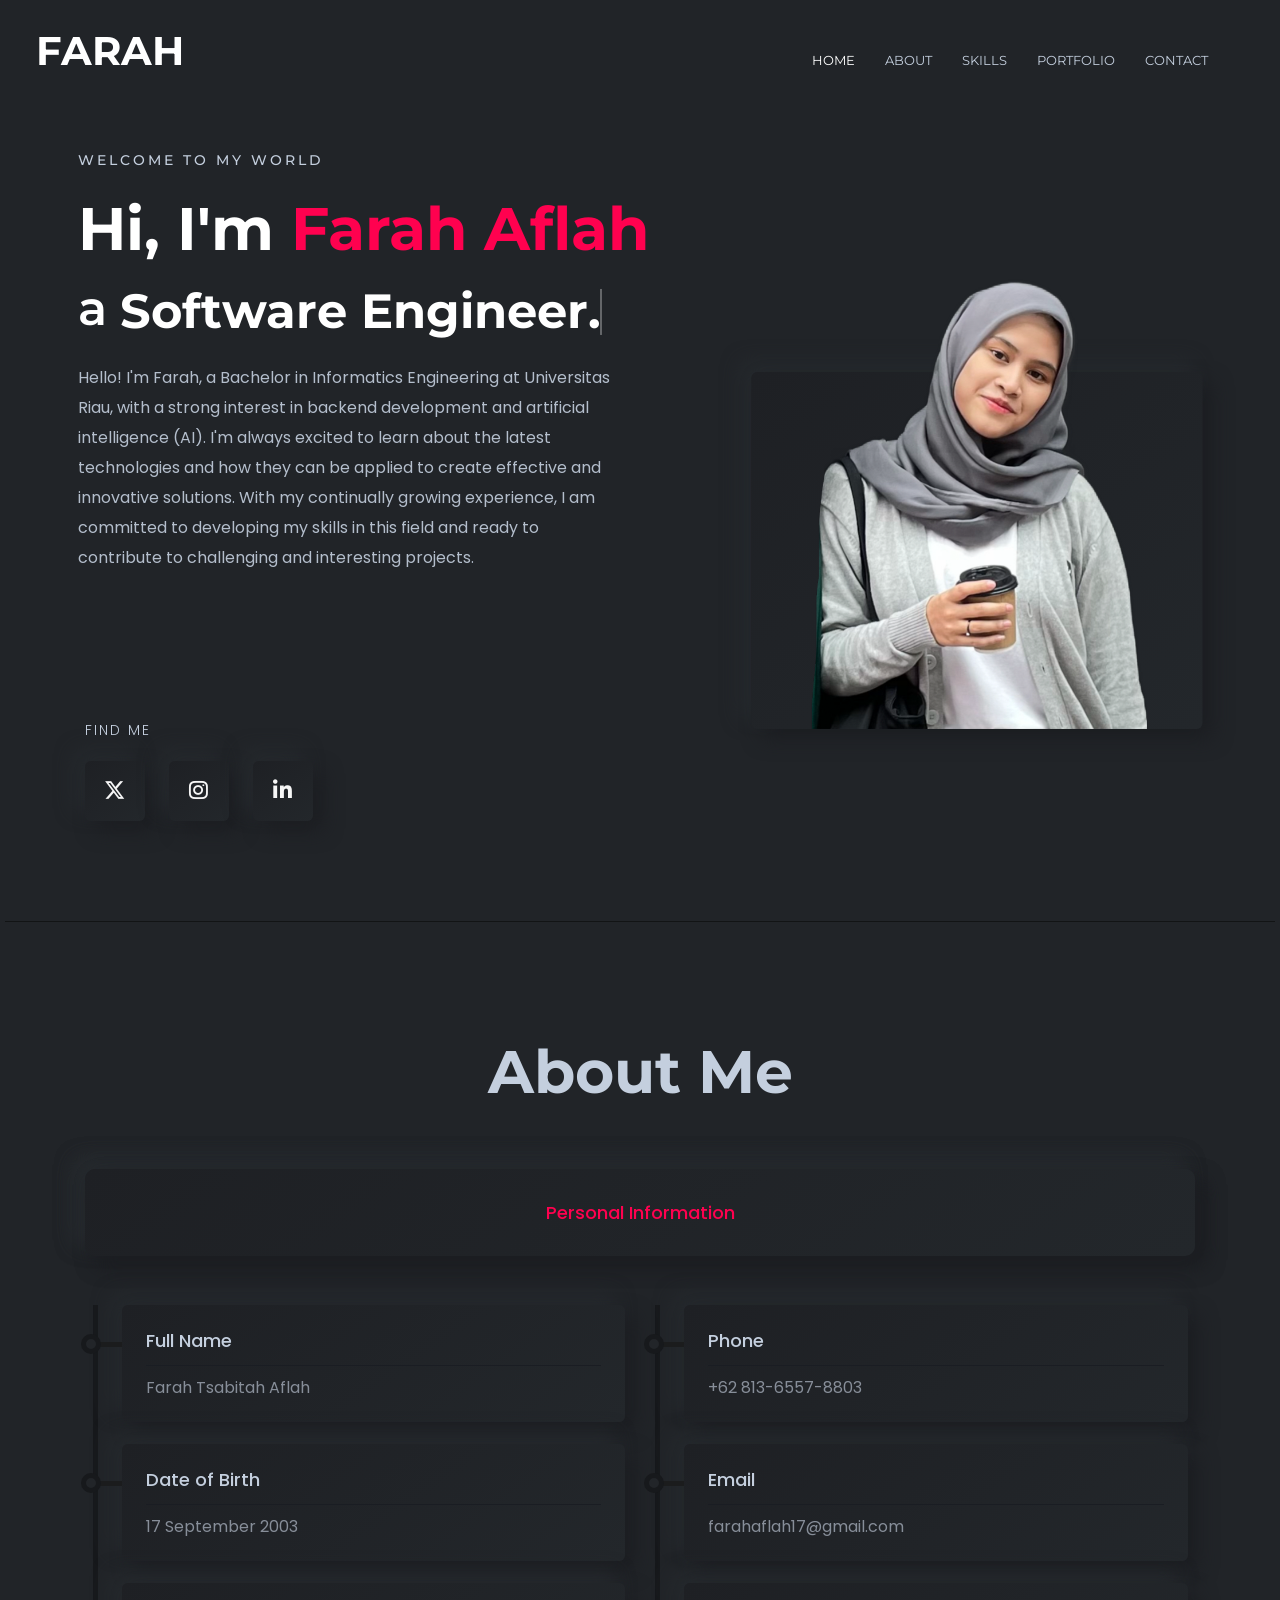
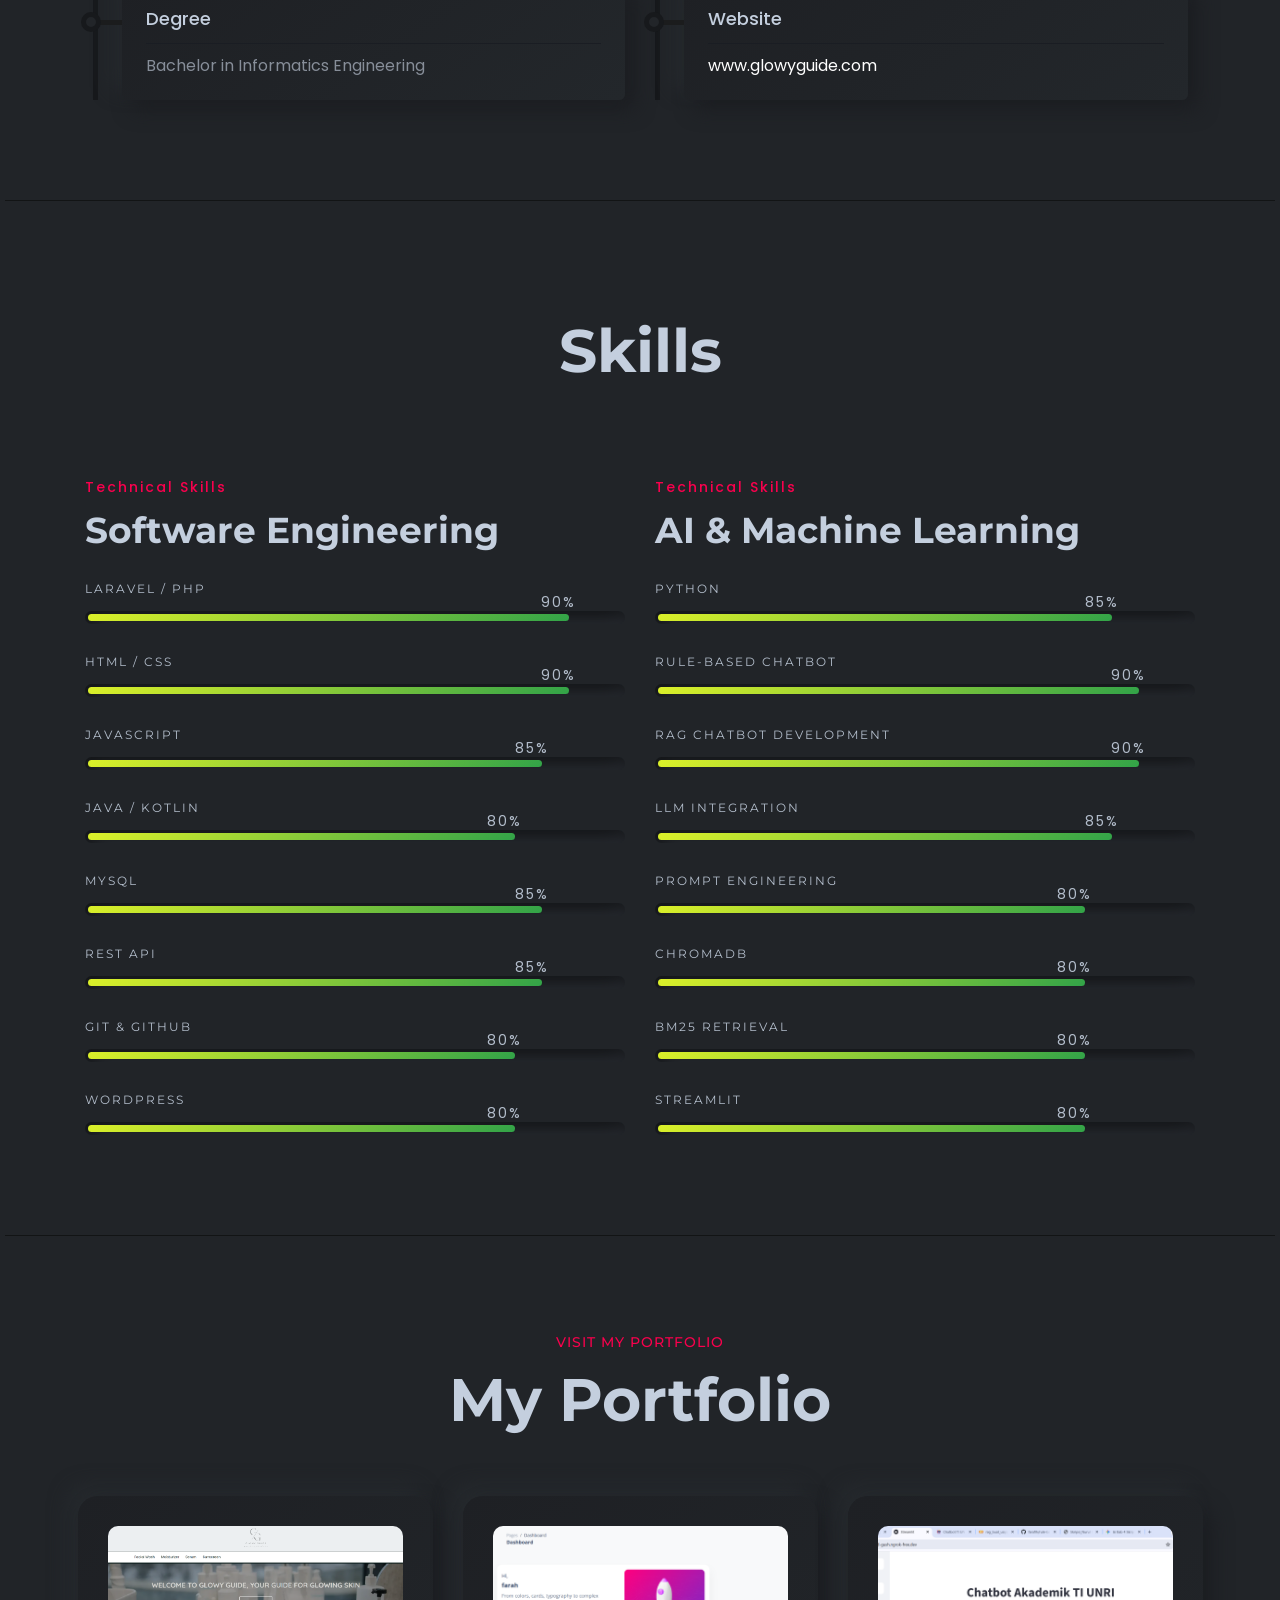
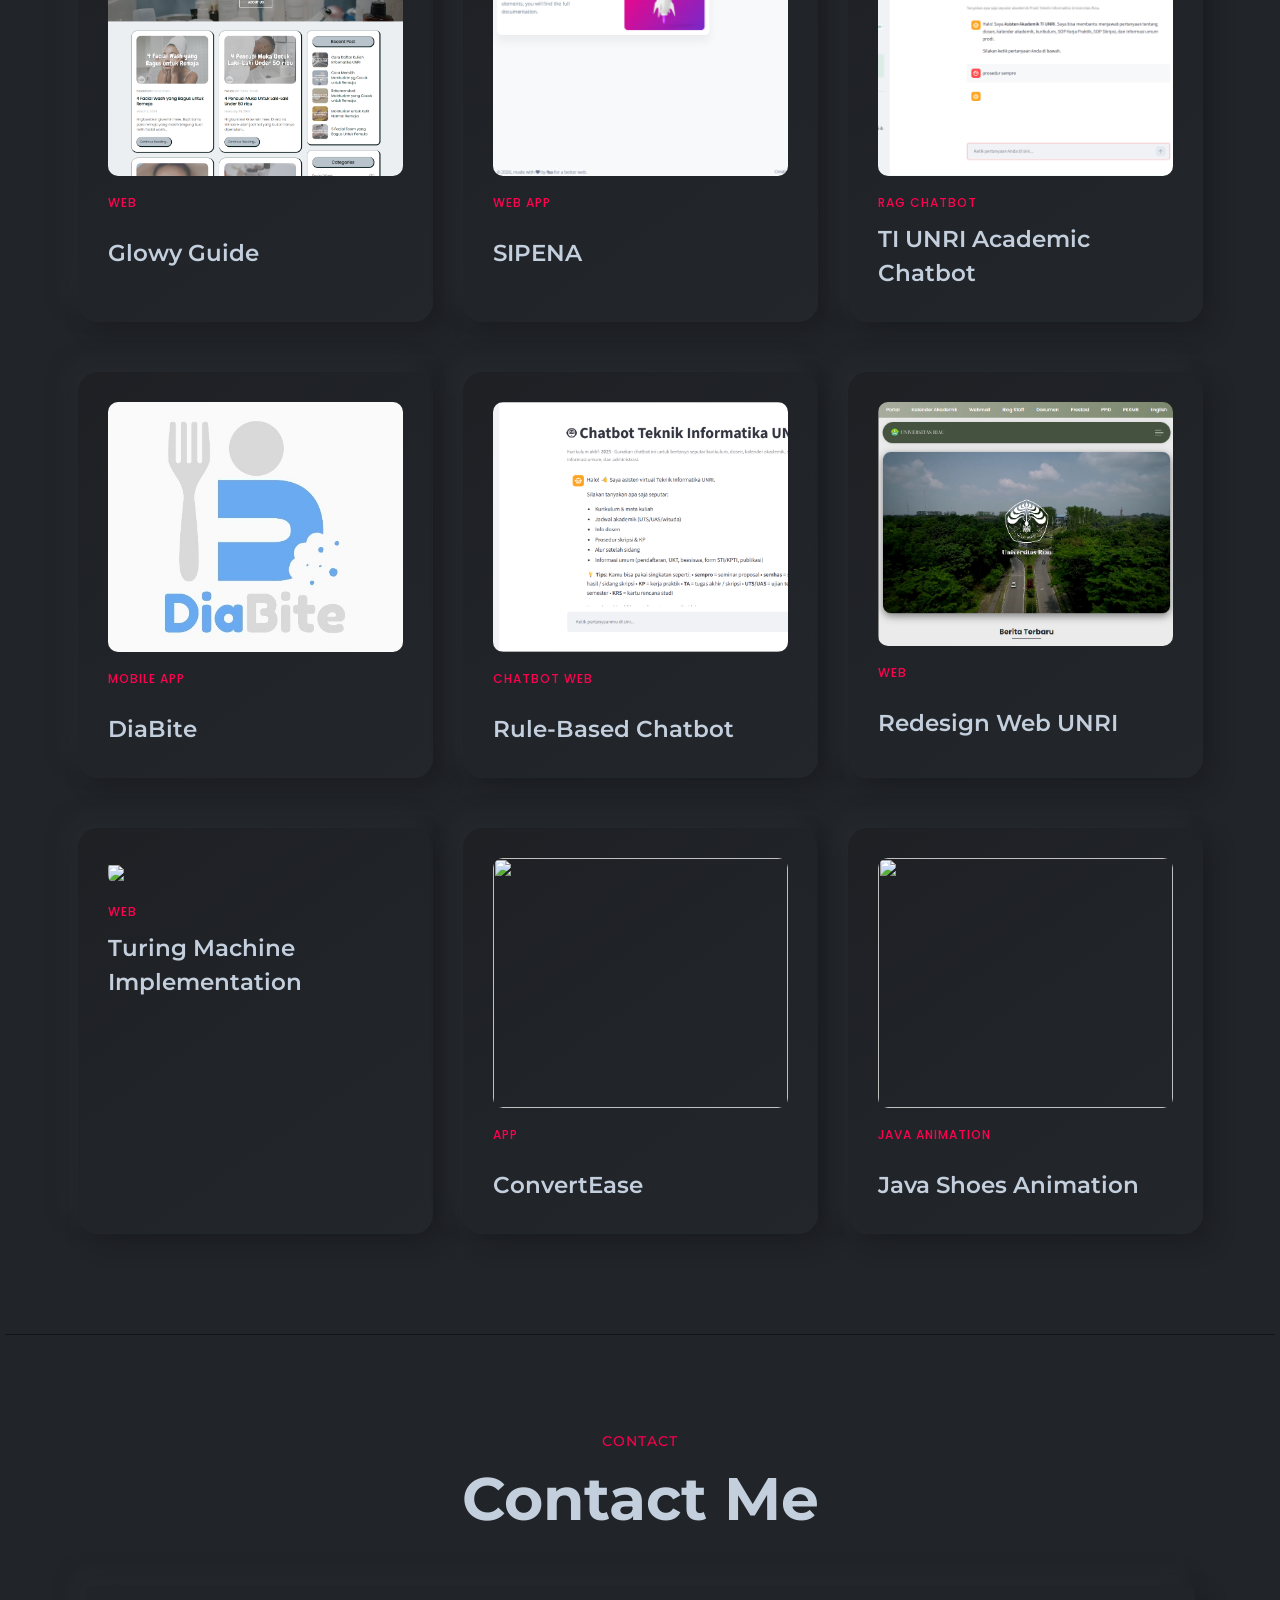
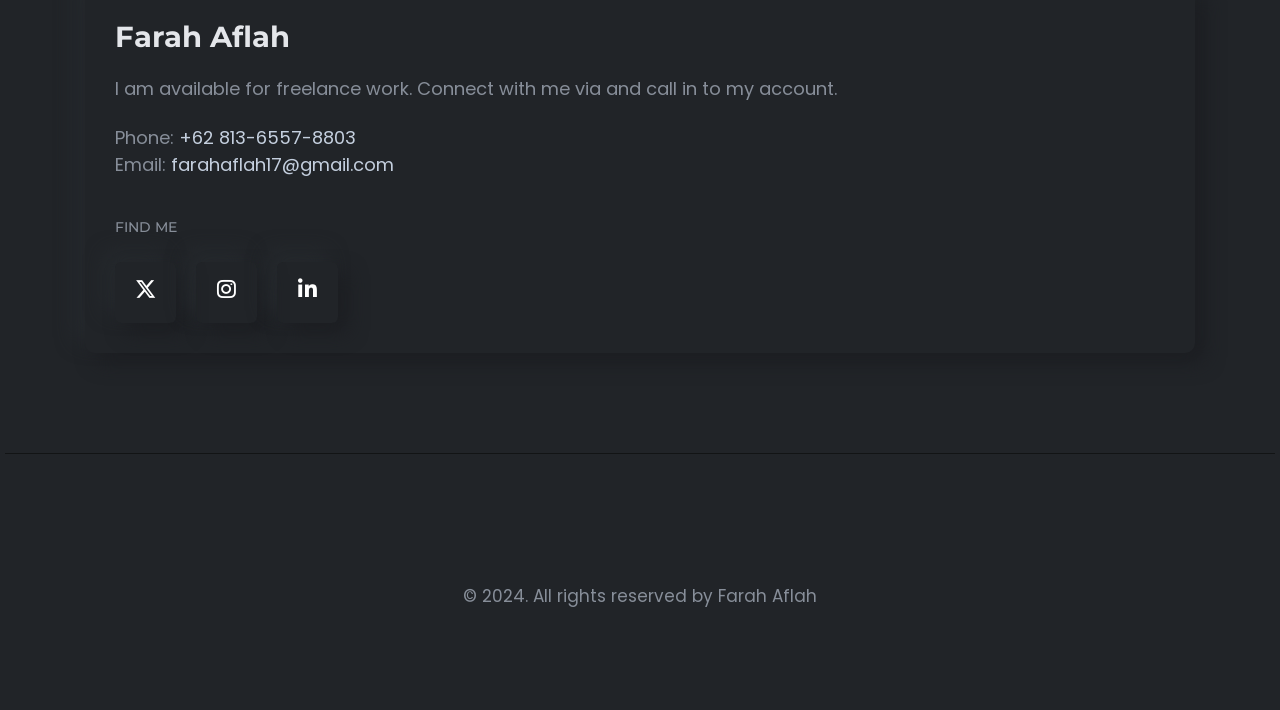
==== commit 12e4c089: "rag" ====
--- a/index.html
+++ b/index.html
@@ -609,6 +609,31 @@
                     <!-- End Single Portfolio -->
 
                     <!-- Start Single Portfolio -->
+                    <div data-aos="fade-up" data-aos-delay="100" data-aos-once="true"
+                        class="col-lg-6 col-xl-4 col-md-6 col-12 mt--50 mt_md--30 mt_sm--30 aos-init aos-animate">
+                        <div class="rn-portfolio">
+                            <div class="inner">
+                                <div class="thumbnail">
+                                    <a href="./rag-chatbot.html">
+                                        <img src="./assets/preview-home.png"
+                                            style="max-height: 250px; width: 100%; height: 250px; object-fit: cover; object-position: top;">
+                                    </a>
+                                </div>
+                                <div class="content">
+                                    <div class="category-info">
+                                        <div class="category-list">
+                                            <a href="javascript:void(0)">RAG CHATBOT</a>
+                                        </div>
+                                    </div>
+                                    <h4 class="title"><a href="./rag-chatbot.html">TI UNRI Academic Chatbot <i
+                                                class="fa-solid fa-arrow-right"></i></a></h4>
+                                </div>
+                            </div>
+                        </div>
+                    </div>
+                    <!-- End Single Portfolio -->
+
+                    <!-- Start Single Portfolio -->
                     <div data-aos="fade-up" data-aos-delay="300" data-aos-once="true"
                         class="col-lg-6 col-xl-4 col-md-6 col-12 mt--50 mt_md--30 mt_sm--30 aos-init aos-animate">
                         <div class="rn-portfolio">
@@ -678,6 +703,87 @@
                                     </div>
                                     <h4 class="title"><a href="https://faraflh.github.io/uts_dpw/">Redesign Web UNRI
                                             <i class="fa-solid fa-arrow-right"></i></a></h4>
+                                </div>
+                            </div>
+                        </div>
+                    </div>
+                    <!-- End Single Portfolio -->
+
+                    <!-- Start Single Portfolio -->
+                    <div data-aos="fade-up" data-aos-delay="100" data-aos-once="true"
+                        class="col-lg-6 col-xl-4 col-md-6 col-12 mt--50 mt_md--30 mt_sm--30 aos-init aos-animate">
+                        <div class="rn-portfolio">
+                            <div class="inner">
+                                <div class="thumbnail">
+                                    <a href="https://glowyguide.com/tugas/porto_kel8/assets/img/portfolio/image.png"
+                                        target="_blank">
+                                        <img src="https://glowyguide.com/tugas/porto_kel8/assets/img/portfolio/image.png"
+                                            style="max-height: 250px; width: 100%; height: auto; object-fit: cover; object-position: top;">
+                                    </a>
+                                </div>
+                                <div class="content">
+                                    <div class="category-info">
+                                        <div class="category-list">
+                                            <a href="javascript:void(0)">web</a>
+                                        </div>
+                                    </div>
+                                    <h4 class="title"><a
+                                            href="https://glowyguide.com/tugas/porto_kel8/assets/img/portfolio/image.png">Turing
+                                            Machine Implementation <i class="fa-solid fa-arrow-right"></i></a></h4>
+                                </div>
+                            </div>
+                        </div>
+                    </div>
+                    <!-- End Single Portfolio -->
+
+                    <!-- Start Single Portfolio -->
+                    <div data-aos="fade-up" data-aos-delay="300" data-aos-once="true"
+                        class="col-lg-6 col-xl-4 col-md-6 col-12 mt--50 mt_md--30 mt_sm--30 aos-init aos-animate">
+                        <div class="rn-portfolio">
+                            <div class="inner">
+                                <div class="thumbnail">
+                                    <a href="https://glowyguide.com/tugas/porto_kel8/assets/img/portfolio/convert.png"
+                                        target="_blank">
+                                        <img src="https://glowyguide.com/tugas/porto_kel8/assets/img/portfolio/convert.png"
+                                            style="max-height: 250px; width: 100%; height: 250px; object-fit: cover; object-position: top;">
+                                    </a>
+                                </div>
+                                <div class="content">
+                                    <div class="category-info">
+                                        <div class="category-list">
+                                            <a href="javascript:void(0)">app</a>
+                                        </div>
+                                    </div>
+                                    <h4 class="title"><a
+                                            href="https://glowyguide.com/tugas/porto_kel8/assets/img/portfolio/convert.png">ConvertEase
+                                            <i class="fa-solid fa-arrow-right"></i></a></h4>
+                                </div>
+                            </div>
+                        </div>
+                    </div>
+                    <!-- End Single Portfolio -->
+
+                    <!-- Start Single Portfolio -->
+                    <div data-aos="fade-up" data-aos-delay="500" data-aos-once="true"
+                        class="col-lg-6 col-xl-4 col-md-6 col-12 mt--50 mt_md--30 mt_sm--30 aos-init aos-animate">
+                        <div class="rn-portfolio">
+                            <div class="inner">
+                                <div class="thumbnail">
+                                    <a href="https://glowyguide.com/tugas/porto_kel8/assets/img/portfolio/sepatu.png"
+                                        target="_blank">
+                                        <img src="https://glowyguide.com/tugas/porto_kel8/assets/img/portfolio/sepatu.png"
+                                            style="max-height: 250px; width: 100%; height: 250px; object-fit: cover; object-position: top;">
+                                    </a>
+                                </div>
+                                <div class="content">
+                                    <div class="category-info">
+                                        <div class="category-list">
+                                            <a href="javascript:void(0)">JAVA ANIMATION</a>
+                                        </div>
+                                    </div>
+                                    <h4 class="title"><a
+                                            href="https://glowyguide.com/tugas/porto_kel8/assets/img/portfolio/sepatu.png">Java
+                                            Shoes Animation <i class="fa-solid fa-arrow-right"></i></a></h4>
                                 </div>
                             </div>
                         </div>
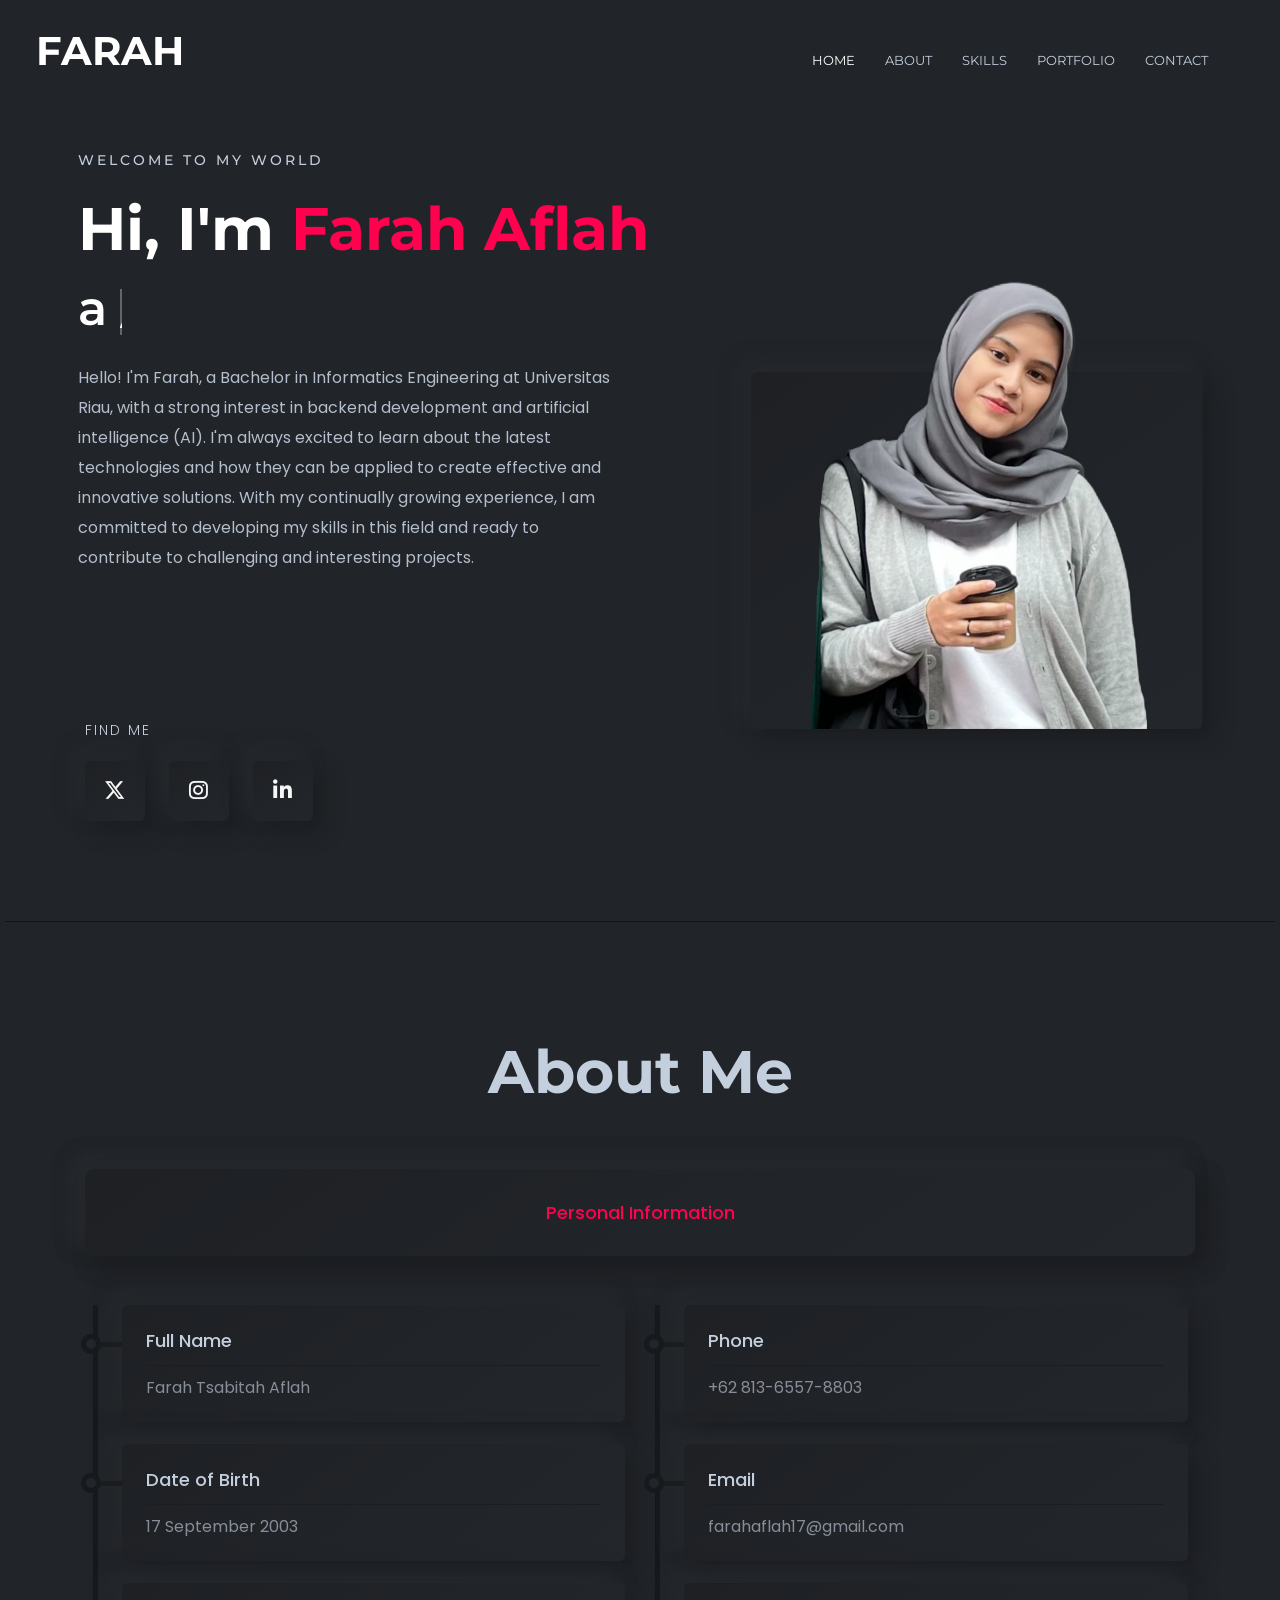
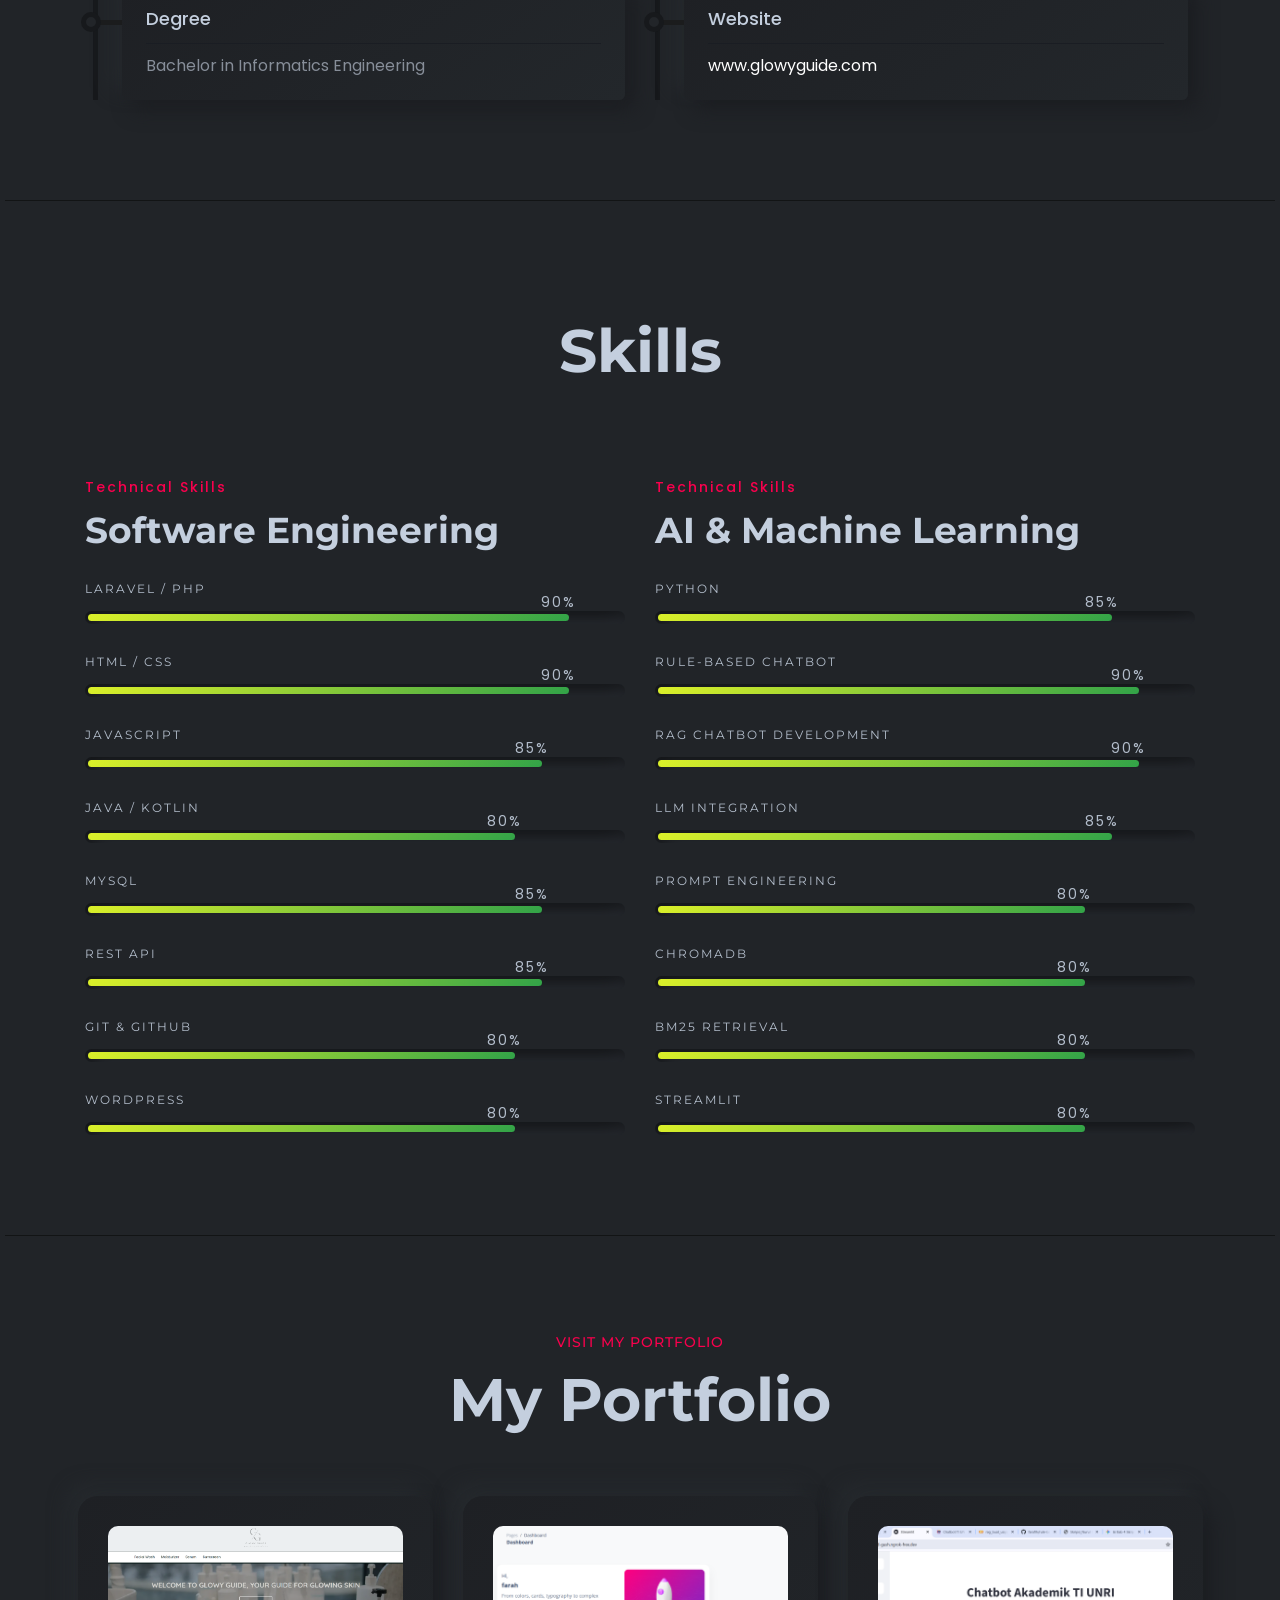
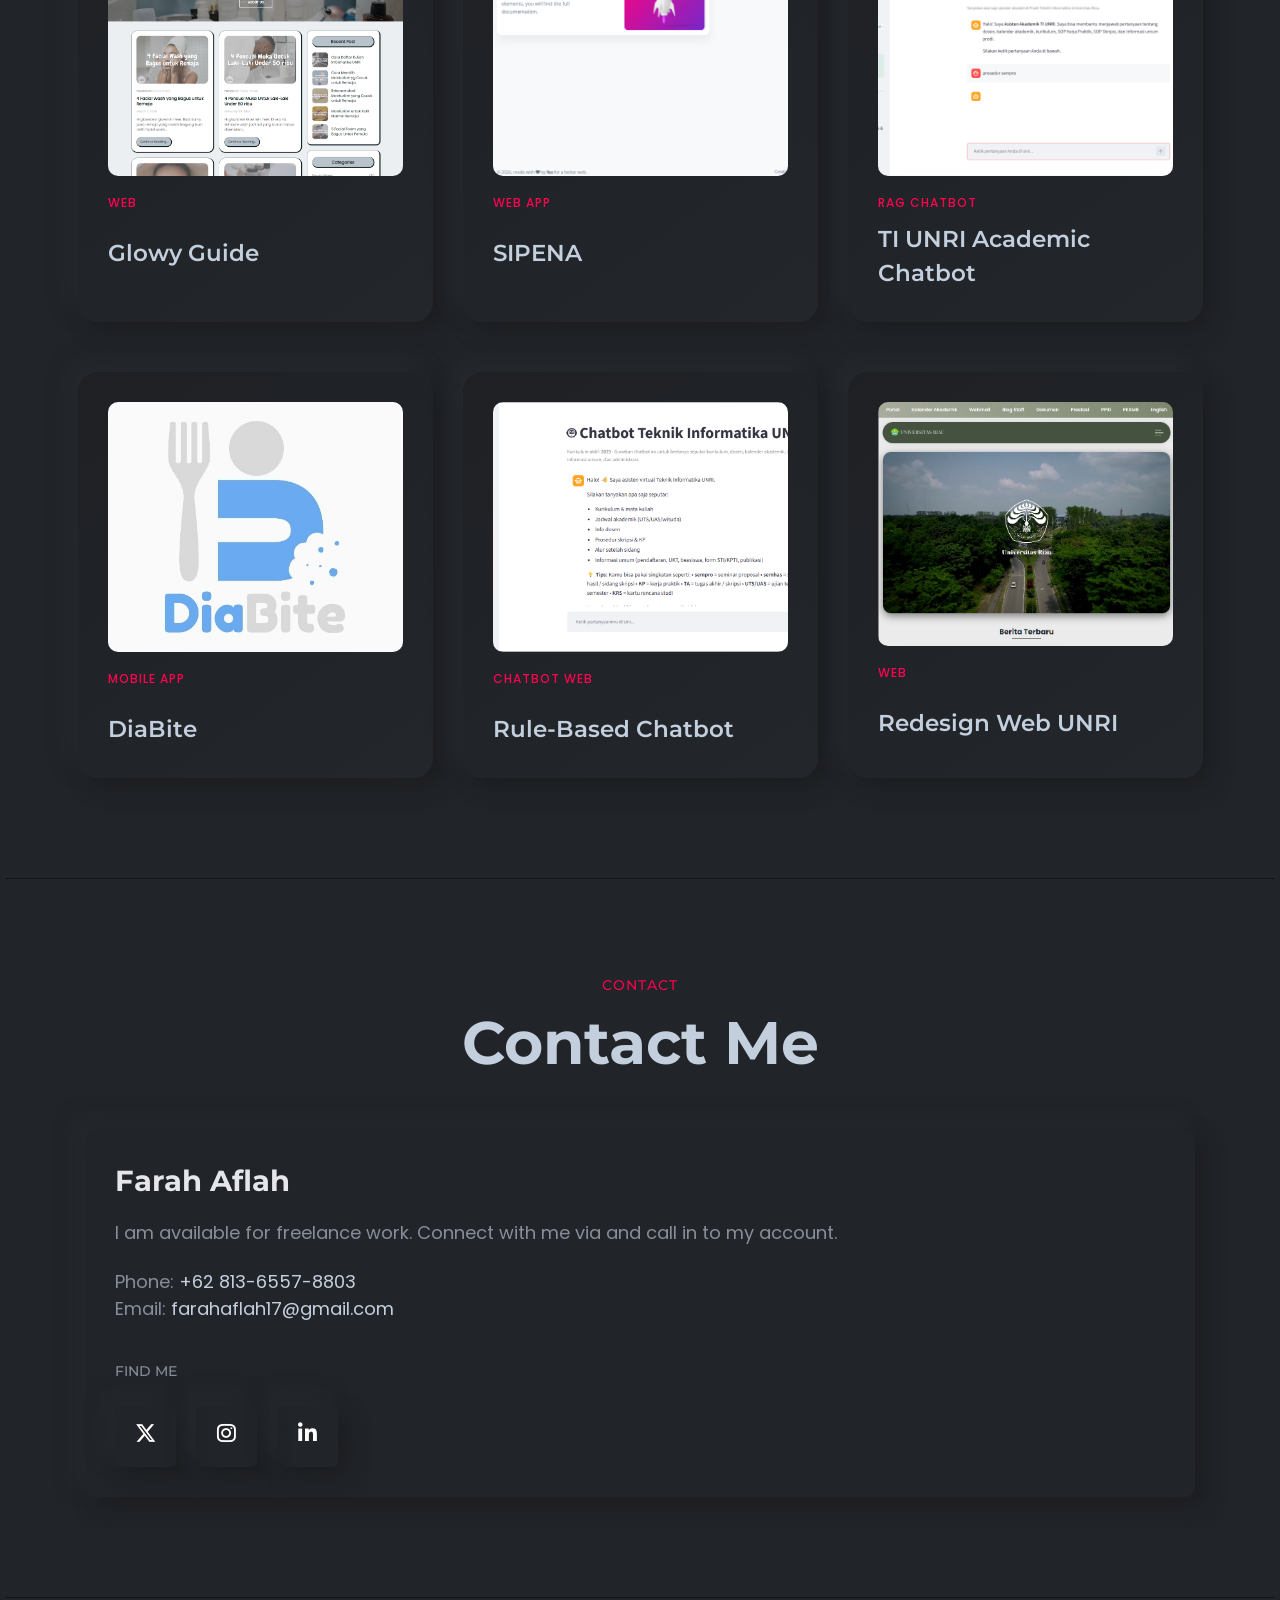
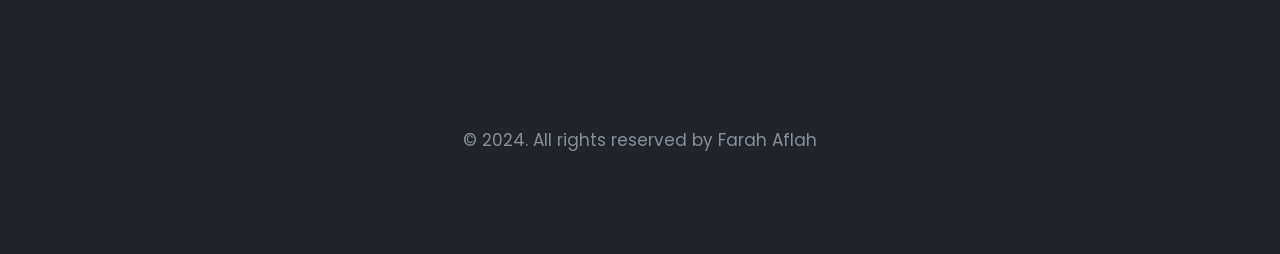
==== commit 716daec9: "Merge branch 'main' of https://github.com/faraflh/faraflh.github.io" ====
--- a/index.html
+++ b/index.html
@@ -708,87 +708,6 @@
                         </div>
                     </div>
                     <!-- End Single Portfolio -->
-
-                    <!-- Start Single Portfolio -->
-                    <div data-aos="fade-up" data-aos-delay="100" data-aos-once="true"
-                        class="col-lg-6 col-xl-4 col-md-6 col-12 mt--50 mt_md--30 mt_sm--30 aos-init aos-animate">
-                        <div class="rn-portfolio">
-                            <div class="inner">
-                                <div class="thumbnail">
-                                    <a href="https://glowyguide.com/tugas/porto_kel8/assets/img/portfolio/image.png"
-                                        target="_blank">
-                                        <img src="https://glowyguide.com/tugas/porto_kel8/assets/img/portfolio/image.png"
-                                            style="max-height: 250px; width: 100%; height: auto; object-fit: cover; object-position: top;">
-                                    </a>
-                                </div>
-                                <div class="content">
-                                    <div class="category-info">
-                                        <div class="category-list">
-                                            <a href="javascript:void(0)">web</a>
-                                        </div>
-                                    </div>
-                                    <h4 class="title"><a
-                                            href="https://glowyguide.com/tugas/porto_kel8/assets/img/portfolio/image.png">Turing
-                                            Machine Implementation <i class="fa-solid fa-arrow-right"></i></a></h4>
-                                </div>
-                            </div>
-                        </div>
-                    </div>
-                    <!-- End Single Portfolio -->
-
-                    <!-- Start Single Portfolio -->
-                    <div data-aos="fade-up" data-aos-delay="300" data-aos-once="true"
-                        class="col-lg-6 col-xl-4 col-md-6 col-12 mt--50 mt_md--30 mt_sm--30 aos-init aos-animate">
-                        <div class="rn-portfolio">
-                            <div class="inner">
-                                <div class="thumbnail">
-                                    <a href="https://glowyguide.com/tugas/porto_kel8/assets/img/portfolio/convert.png"
-                                        target="_blank">
-                                        <img src="https://glowyguide.com/tugas/porto_kel8/assets/img/portfolio/convert.png"
-                                            style="max-height: 250px; width: 100%; height: 250px; object-fit: cover; object-position: top;">
-                                    </a>
-                                </div>
-                                <div class="content">
-                                    <div class="category-info">
-                                        <div class="category-list">
-                                            <a href="javascript:void(0)">app</a>
-                                        </div>
-                                    </div>
-                                    <h4 class="title"><a
-                                            href="https://glowyguide.com/tugas/porto_kel8/assets/img/portfolio/convert.png">ConvertEase
-                                            <i class="fa-solid fa-arrow-right"></i></a></h4>
-                                </div>
-                            </div>
-                        </div>
-                    </div>
-                    <!-- End Single Portfolio -->
-
-                    <!-- Start Single Portfolio -->
-                    <div data-aos="fade-up" data-aos-delay="500" data-aos-once="true"
-                        class="col-lg-6 col-xl-4 col-md-6 col-12 mt--50 mt_md--30 mt_sm--30 aos-init aos-animate">
-                        <div class="rn-portfolio">
-                            <div class="inner">
-                                <div class="thumbnail">
-                                    <a href="https://glowyguide.com/tugas/porto_kel8/assets/img/portfolio/sepatu.png"
-                                        target="_blank">
-                                        <img src="https://glowyguide.com/tugas/porto_kel8/assets/img/portfolio/sepatu.png"
-                                            style="max-height: 250px; width: 100%; height: 250px; object-fit: cover; object-position: top;">
-                                    </a>
-                                </div>
-                                <div class="content">
-                                    <div class="category-info">
-                                        <div class="category-list">
-                                            <a href="javascript:void(0)">JAVA ANIMATION</a>
-                                        </div>
-                                    </div>
-                                    <h4 class="title"><a
-                                            href="https://glowyguide.com/tugas/porto_kel8/assets/img/portfolio/sepatu.png">Java
-                                            Shoes Animation <i class="fa-solid fa-arrow-right"></i></a></h4>
-                                </div>
-                            </div>
-                        </div>
-                    </div>
-                    <!-- End Single Portfolio -->
                 </div>
 
             </div>
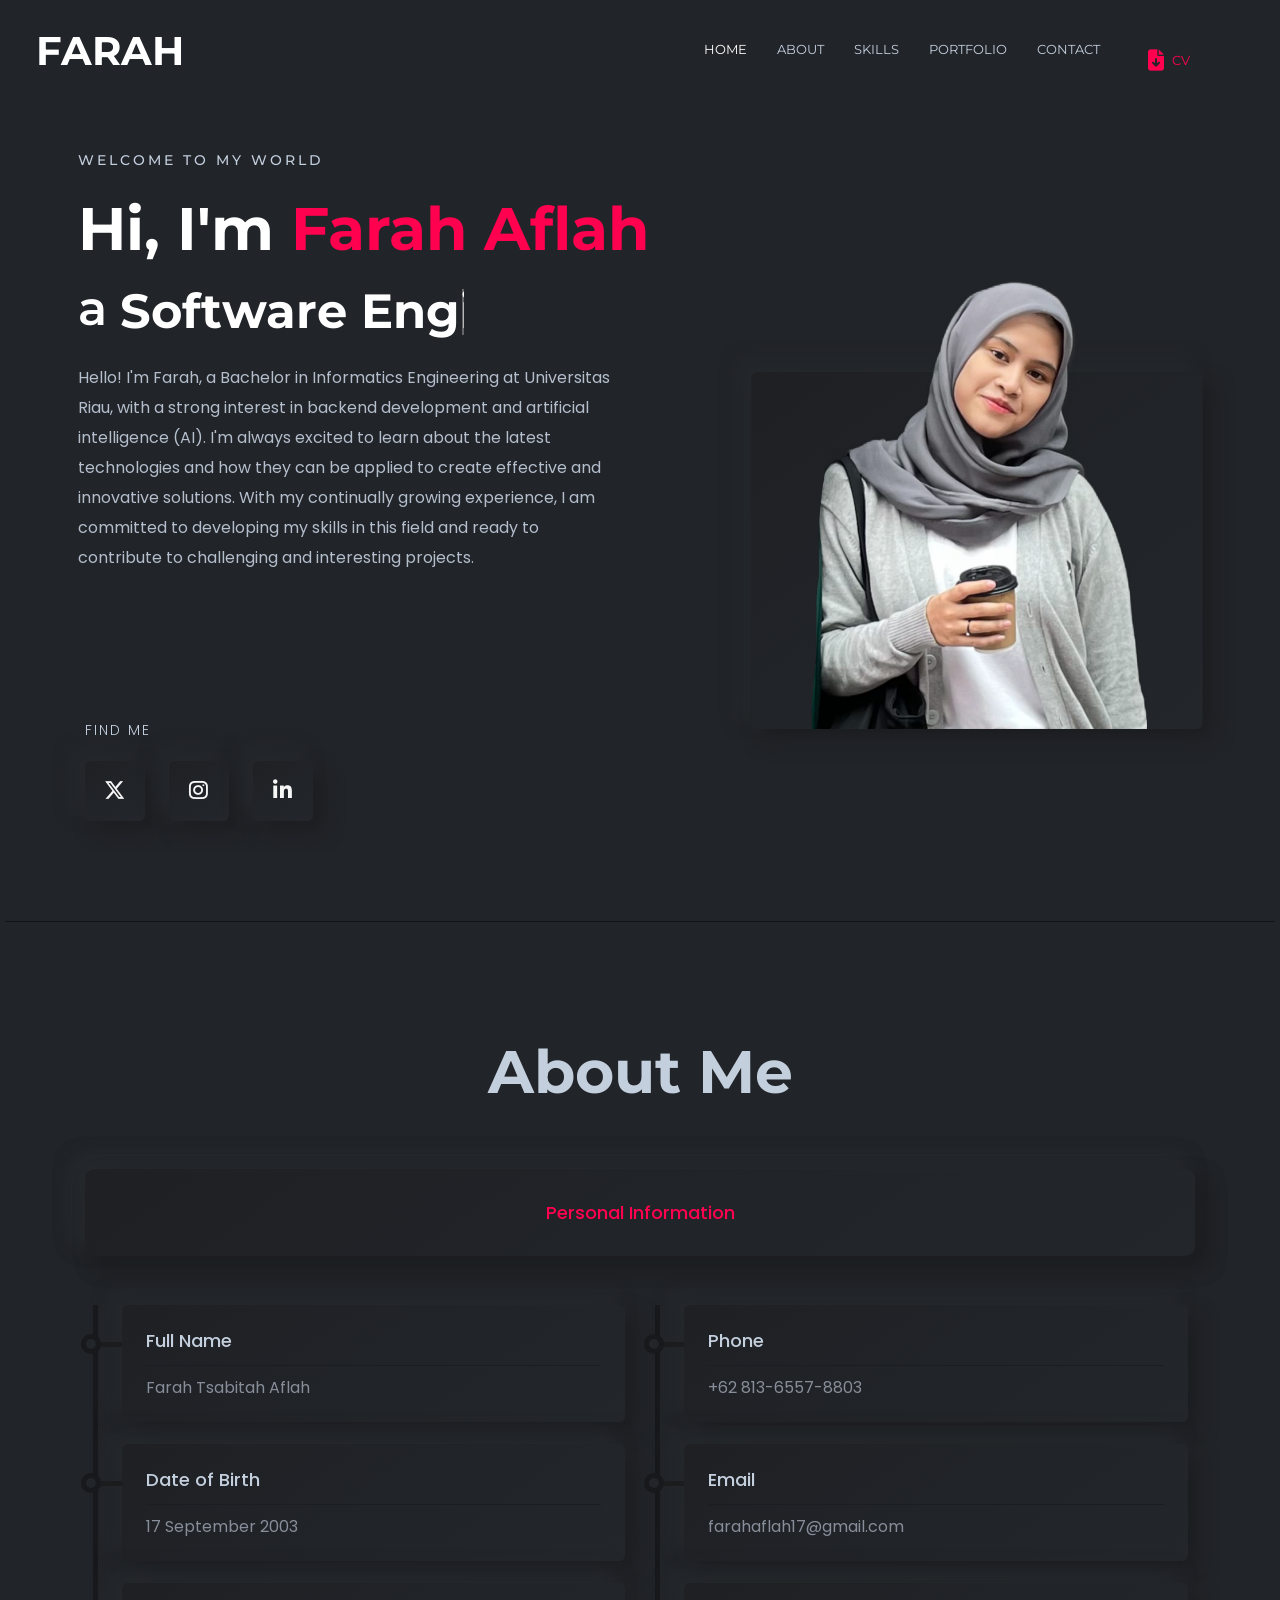
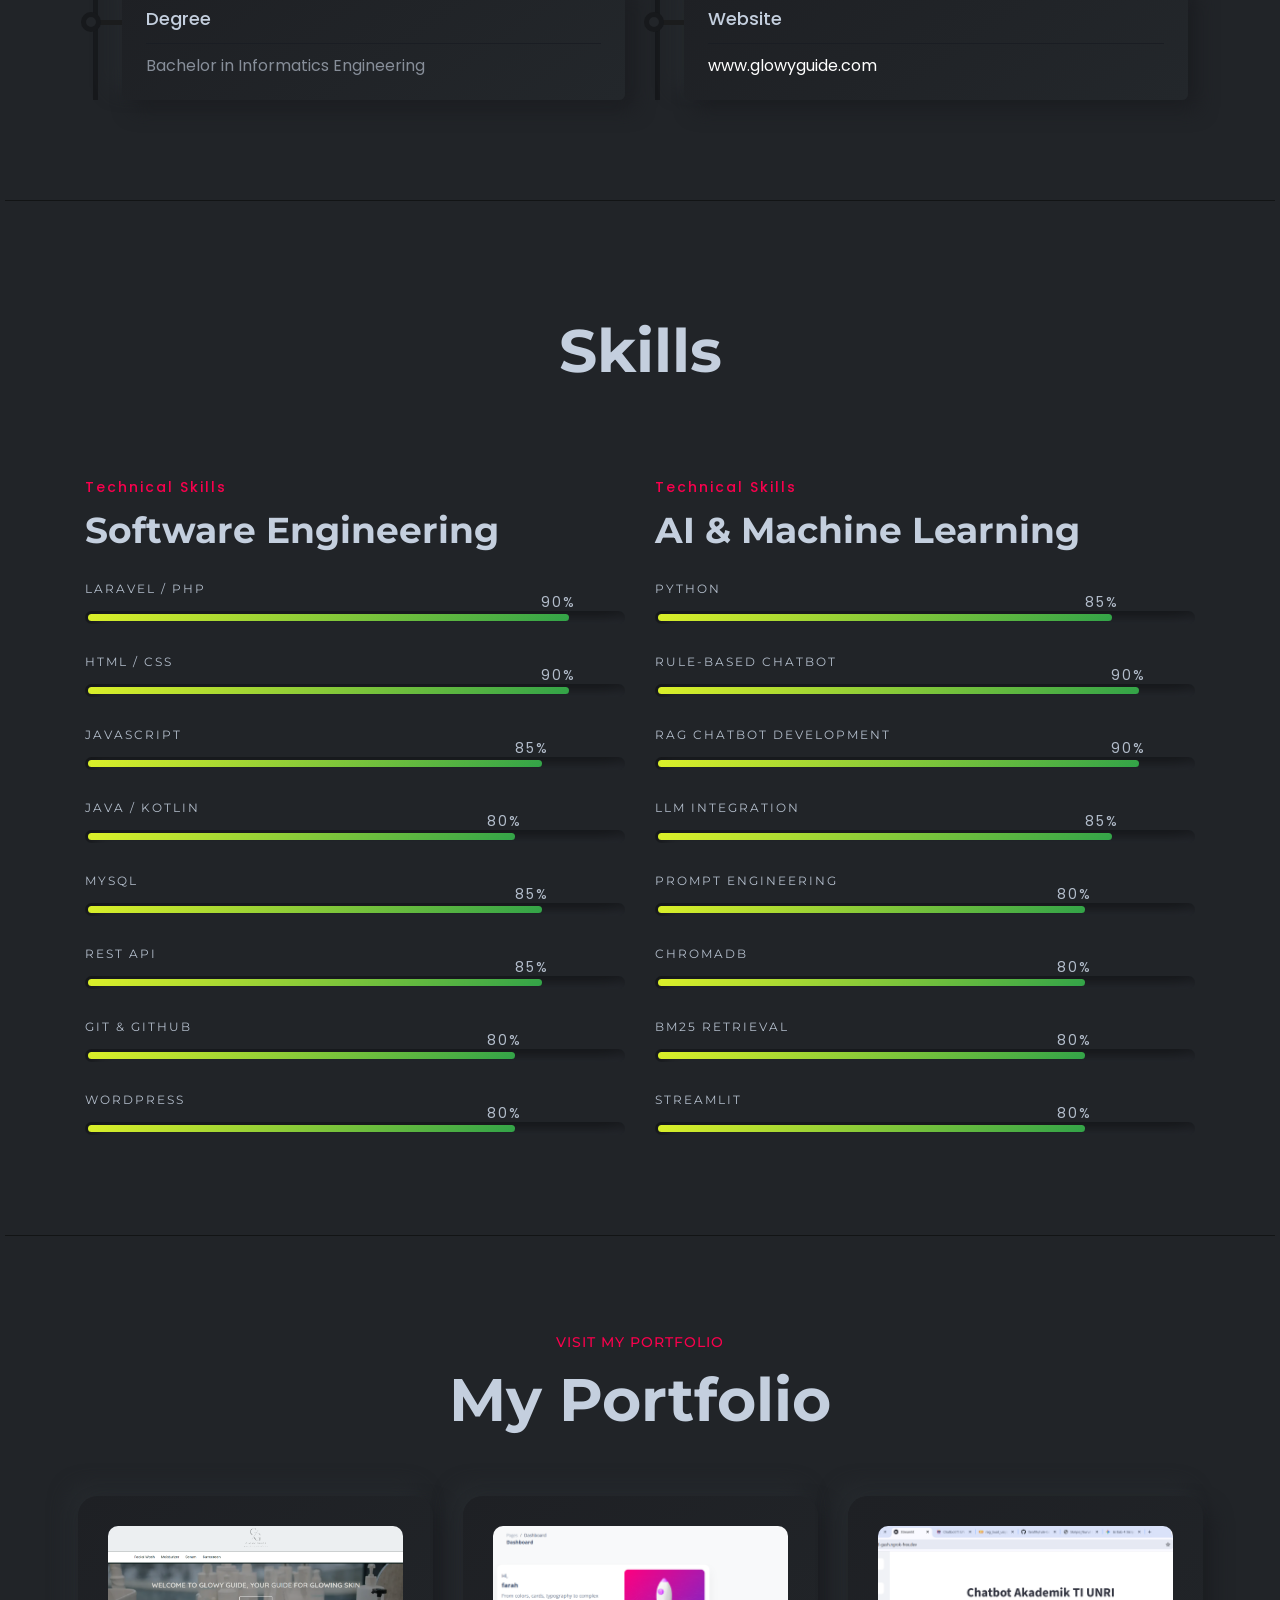
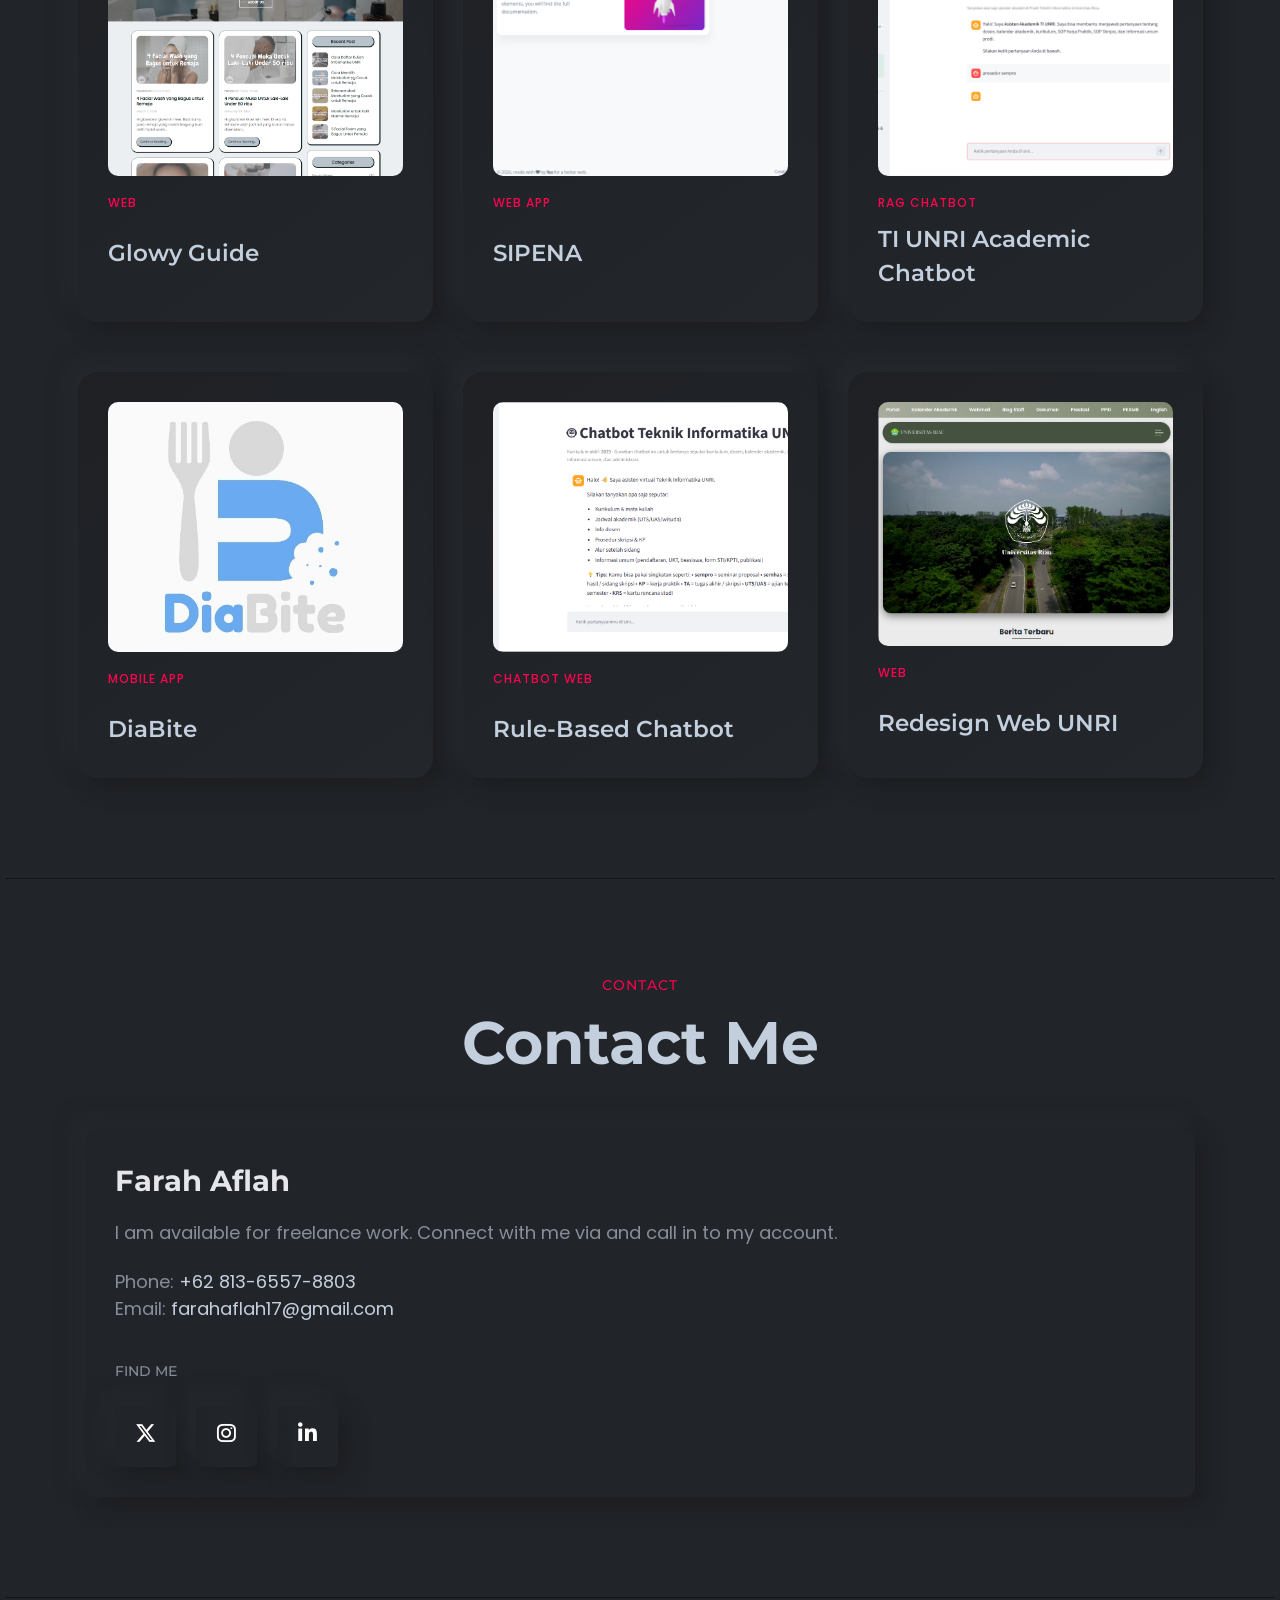
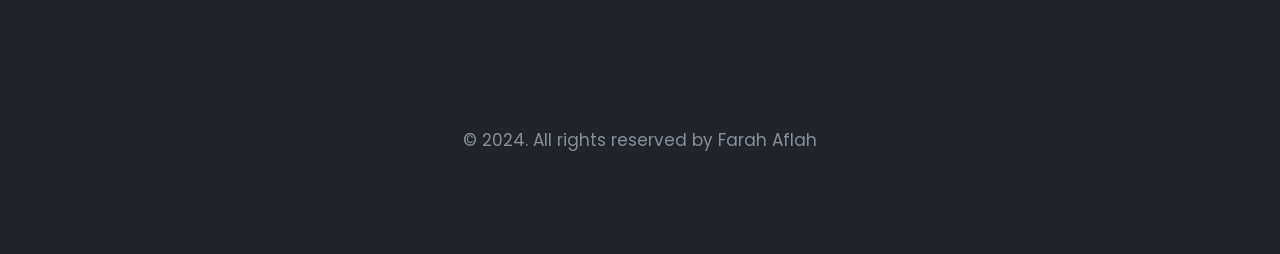
==== commit f7a87847: "cv" ====
--- a/index.html
+++ b/index.html
@@ -26,6 +26,24 @@
         crossorigin="anonymous" referrerpolicy="no-referrer" />
     <!-- Style css -->
     <link rel="stylesheet" href="./assets/style.css">
+    <style>
+        .cv-nav-button {
+            display: inline-flex;
+            align-items: center;
+            gap: 8px;
+            padding: 10px 18px !important;
+            border: 1px solid var(--color-primary, #ff014f);
+            border-radius: 999px;
+            color: var(--color-primary, #ff014f) !important;
+            transition: all 0.3s ease;
+        }
+
+        .cv-nav-button:hover {
+            background: var(--color-primary, #ff014f);
+            color: #fff !important;
+            transform: translateY(-2px);
+        }
+    </style>
 </head>
 
 <body class="template-color-1 spybody" data-spy="scroll" data-target=".navbar-example2" data-offset="70"
@@ -53,6 +71,7 @@
                             <li class="nav-item"><a class="nav-link" href="#skills">Skills</a></li>
                             <li class="nav-item"><a class="nav-link" href="#portfolio">Portfolio</a></li>
                             <li class="nav-item"><a class="nav-link" href="#contacts">Contact</a></li>
+                            <li class="nav-item"><a class="nav-link cv-nav-button" href="./assets/Farah-Tsabitah-Aflah-CV.pdf" target="_blank" rel="noopener"><i class="fa-solid fa-file-arrow-down"></i> CV</a></li>
                         </ul>
                         <!-- End Mainmanu Nav -->
                     </nav>
@@ -106,6 +125,7 @@
                     <li class="nav-item"><a class="nav-link smoth-animation" href="#skills">Skills</a></li>
                     <li class="nav-item"><a class="nav-link smoth-animation" href="#portfolio">Portfolio</a></li>
                     <li class="nav-item"><a class="nav-link smoth-animation" href="#contacts">Contact</a></li>
+                    <li class="nav-item"><a class="nav-link smoth-animation cv-nav-button" href="./assets/Farah-Tsabitah-Aflah-CV.pdf" target="_blank" rel="noopener"><i class="fa-solid fa-file-arrow-down"></i> CV</a></li>
                 </ul>
                 <!-- social sharea area -->
                 <div class="social-share-style-1 mt--40">
